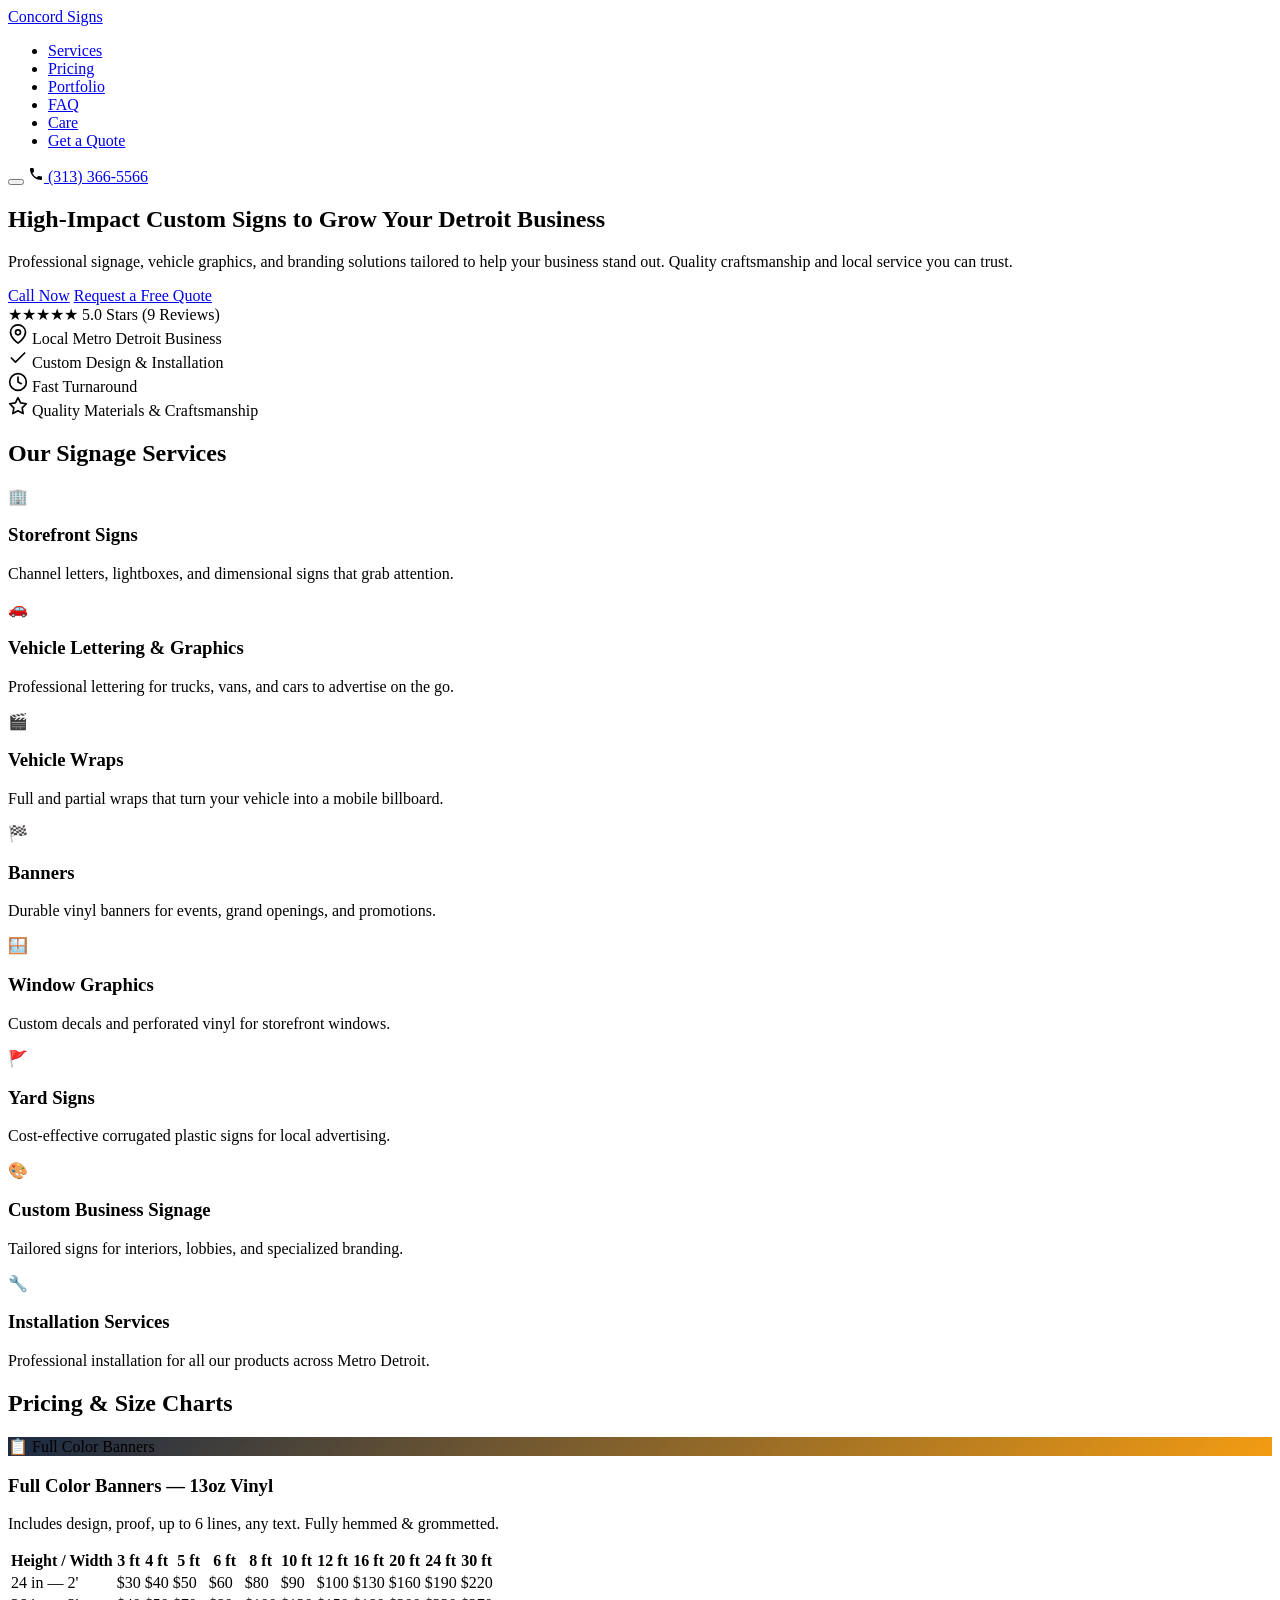
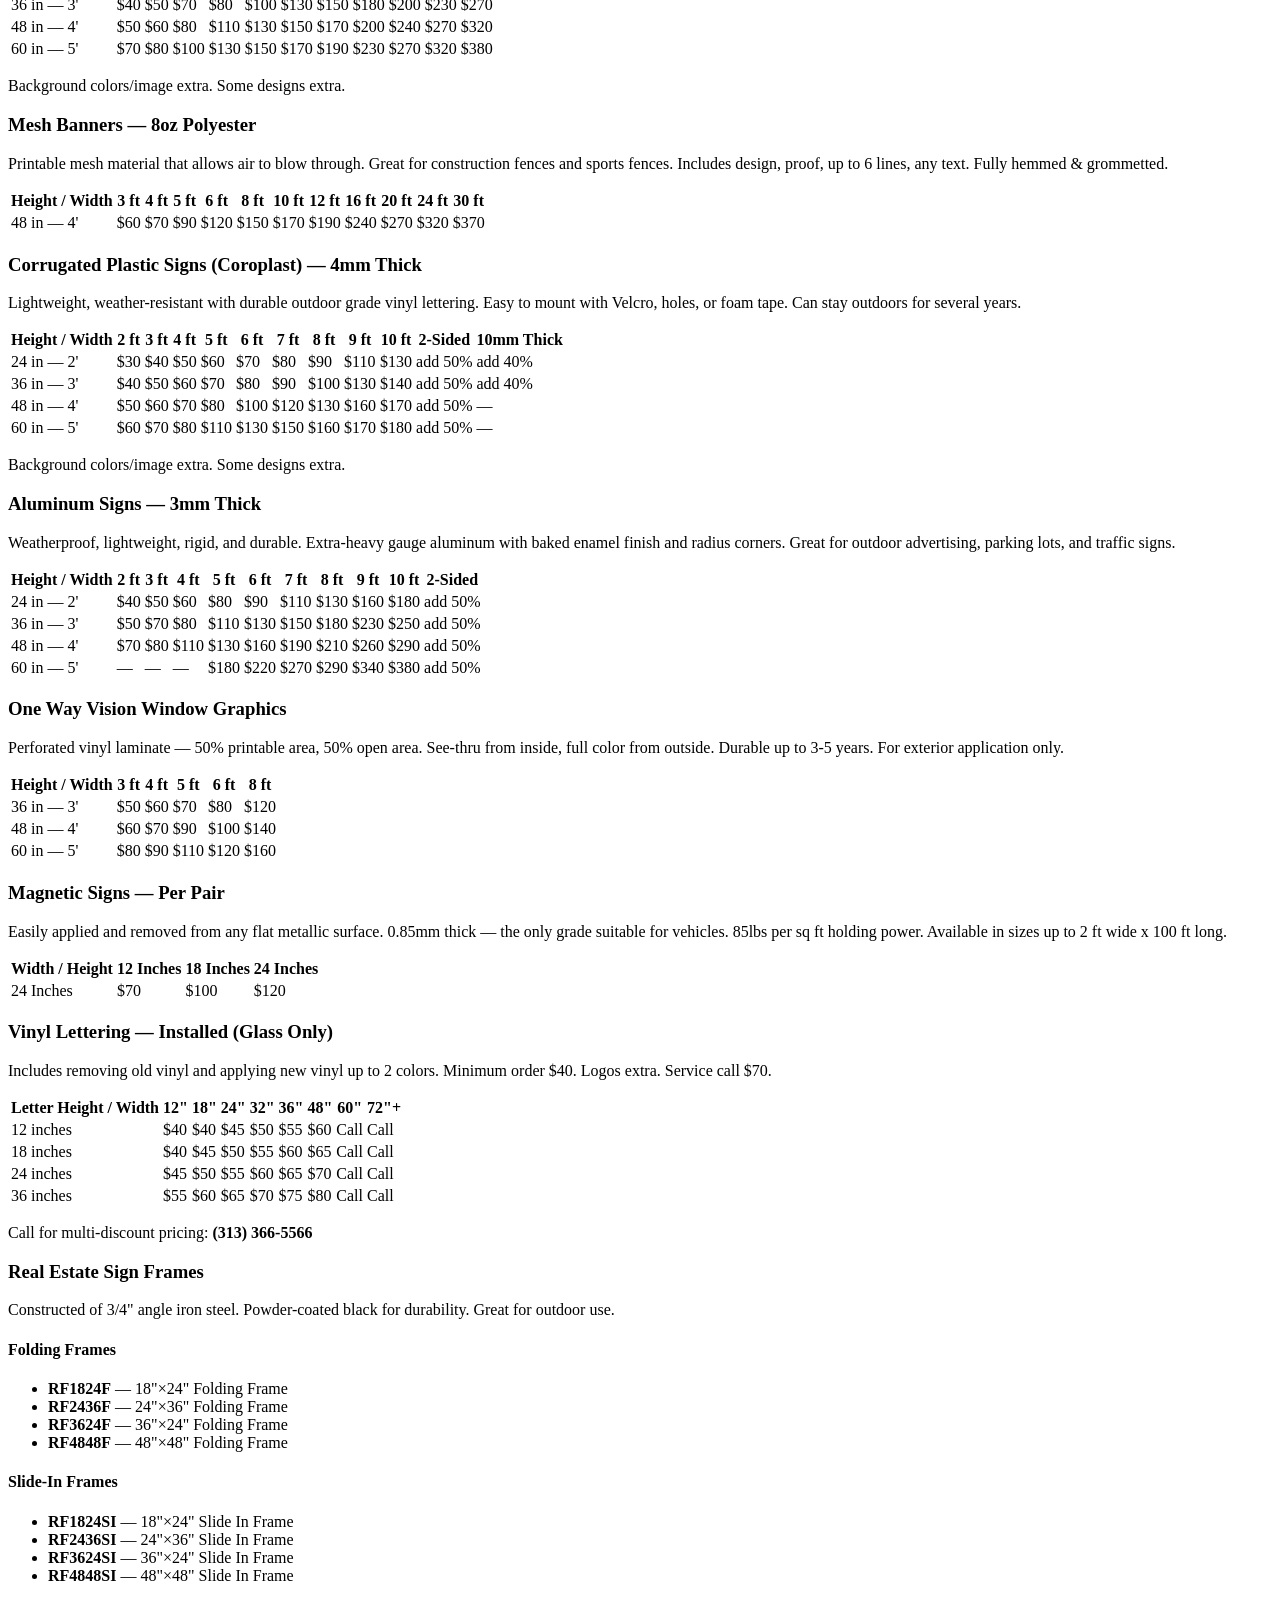
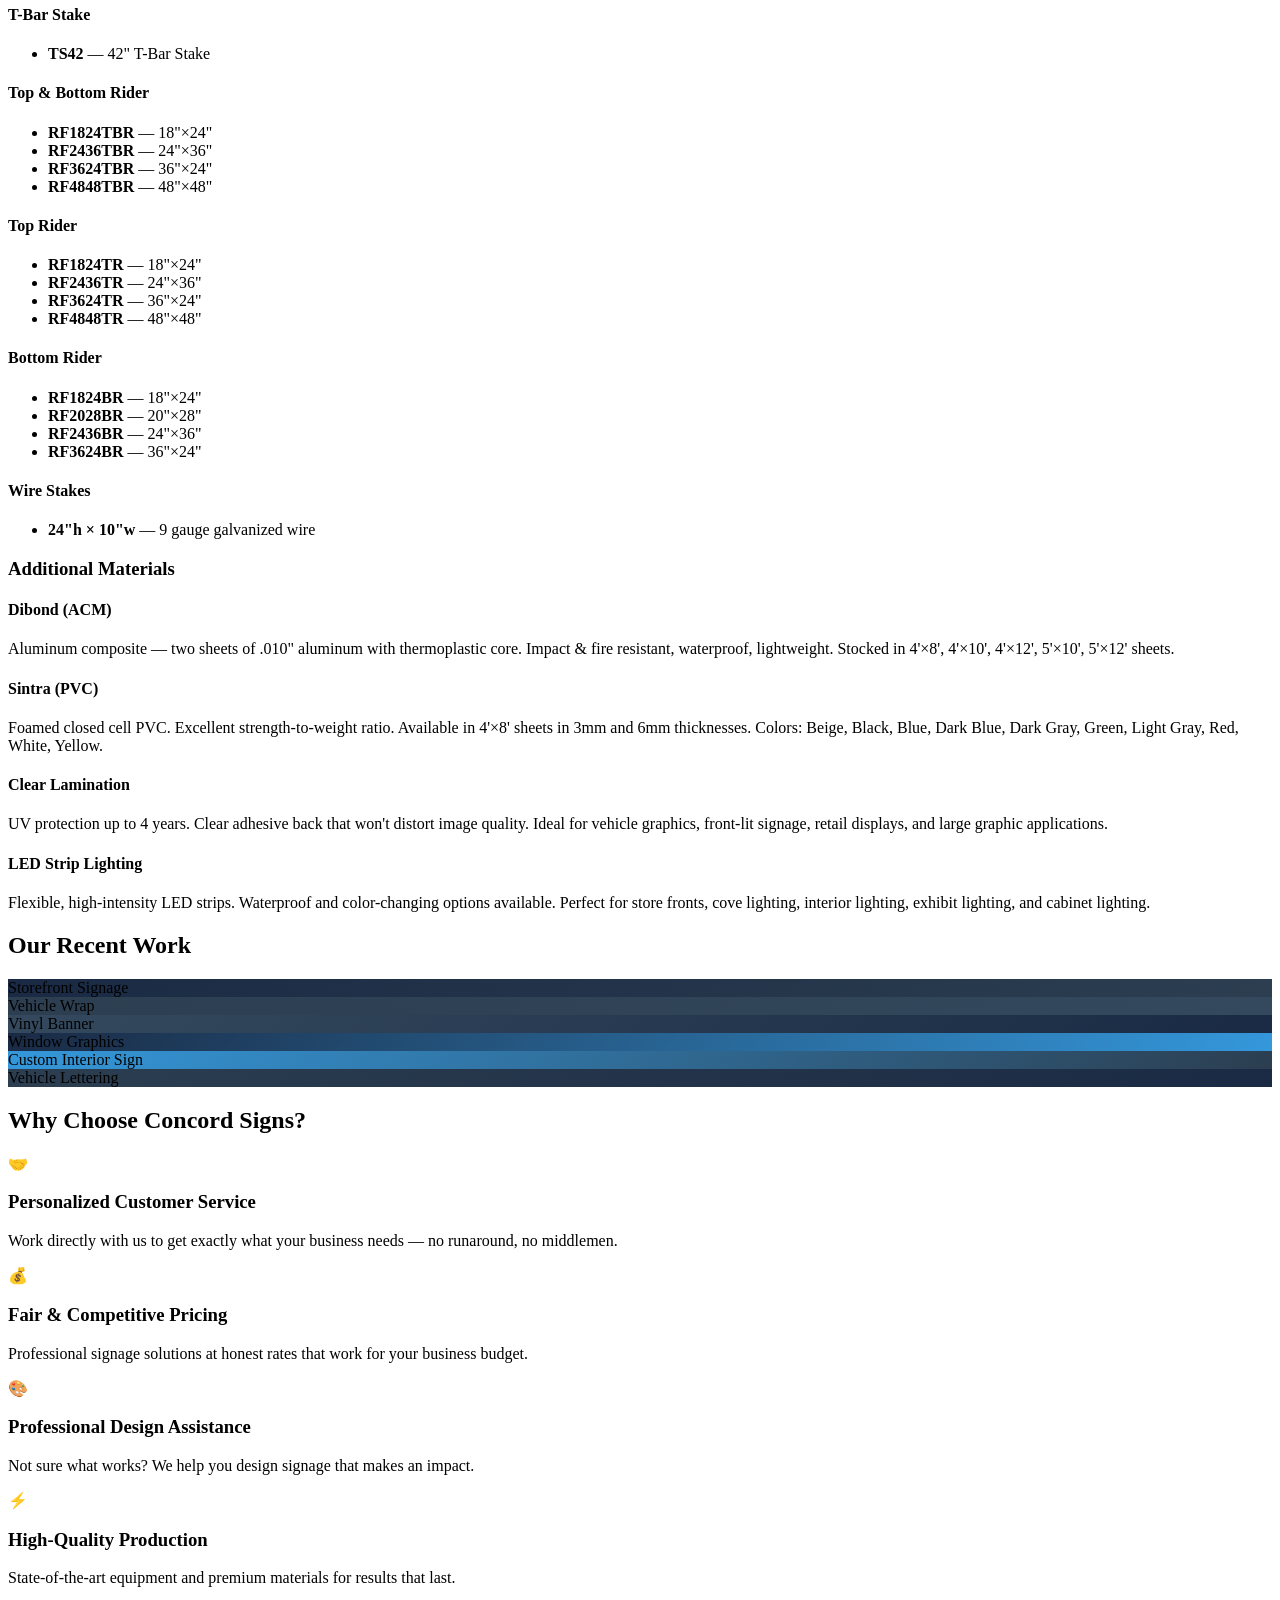
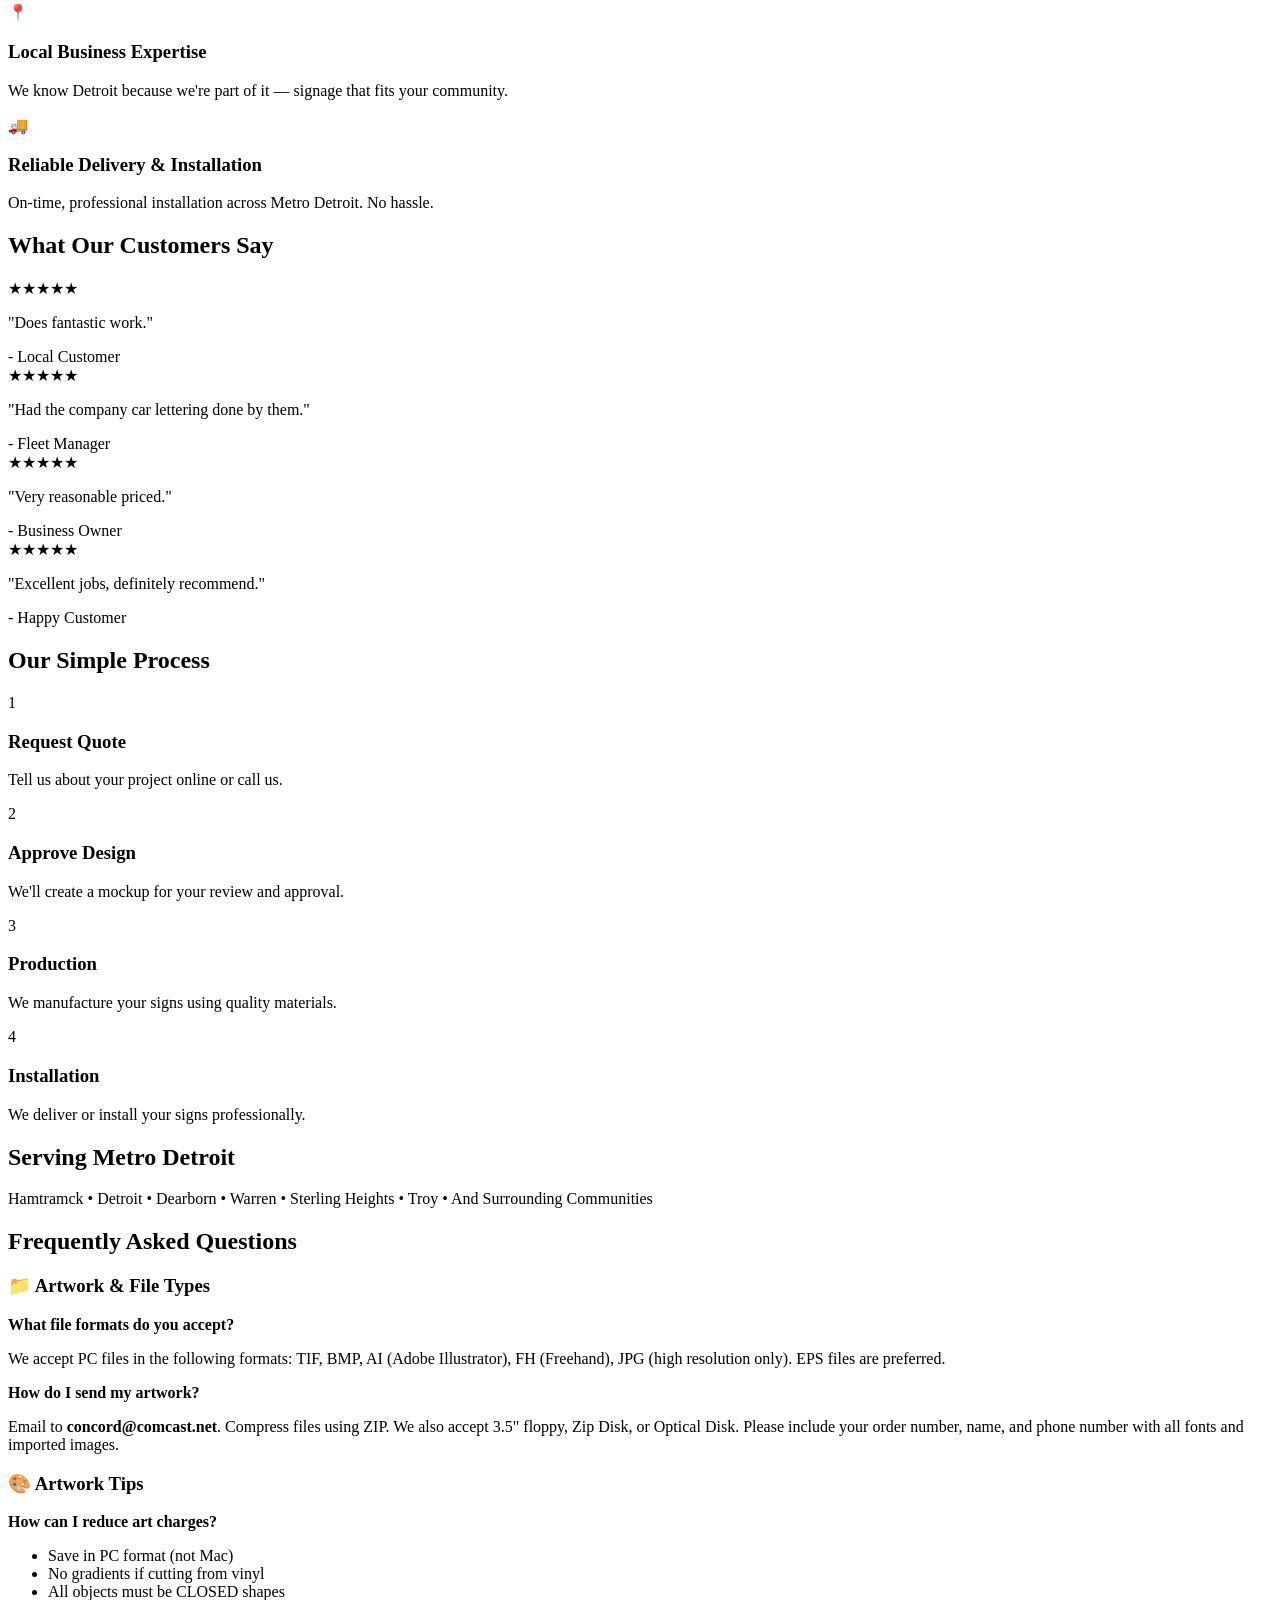
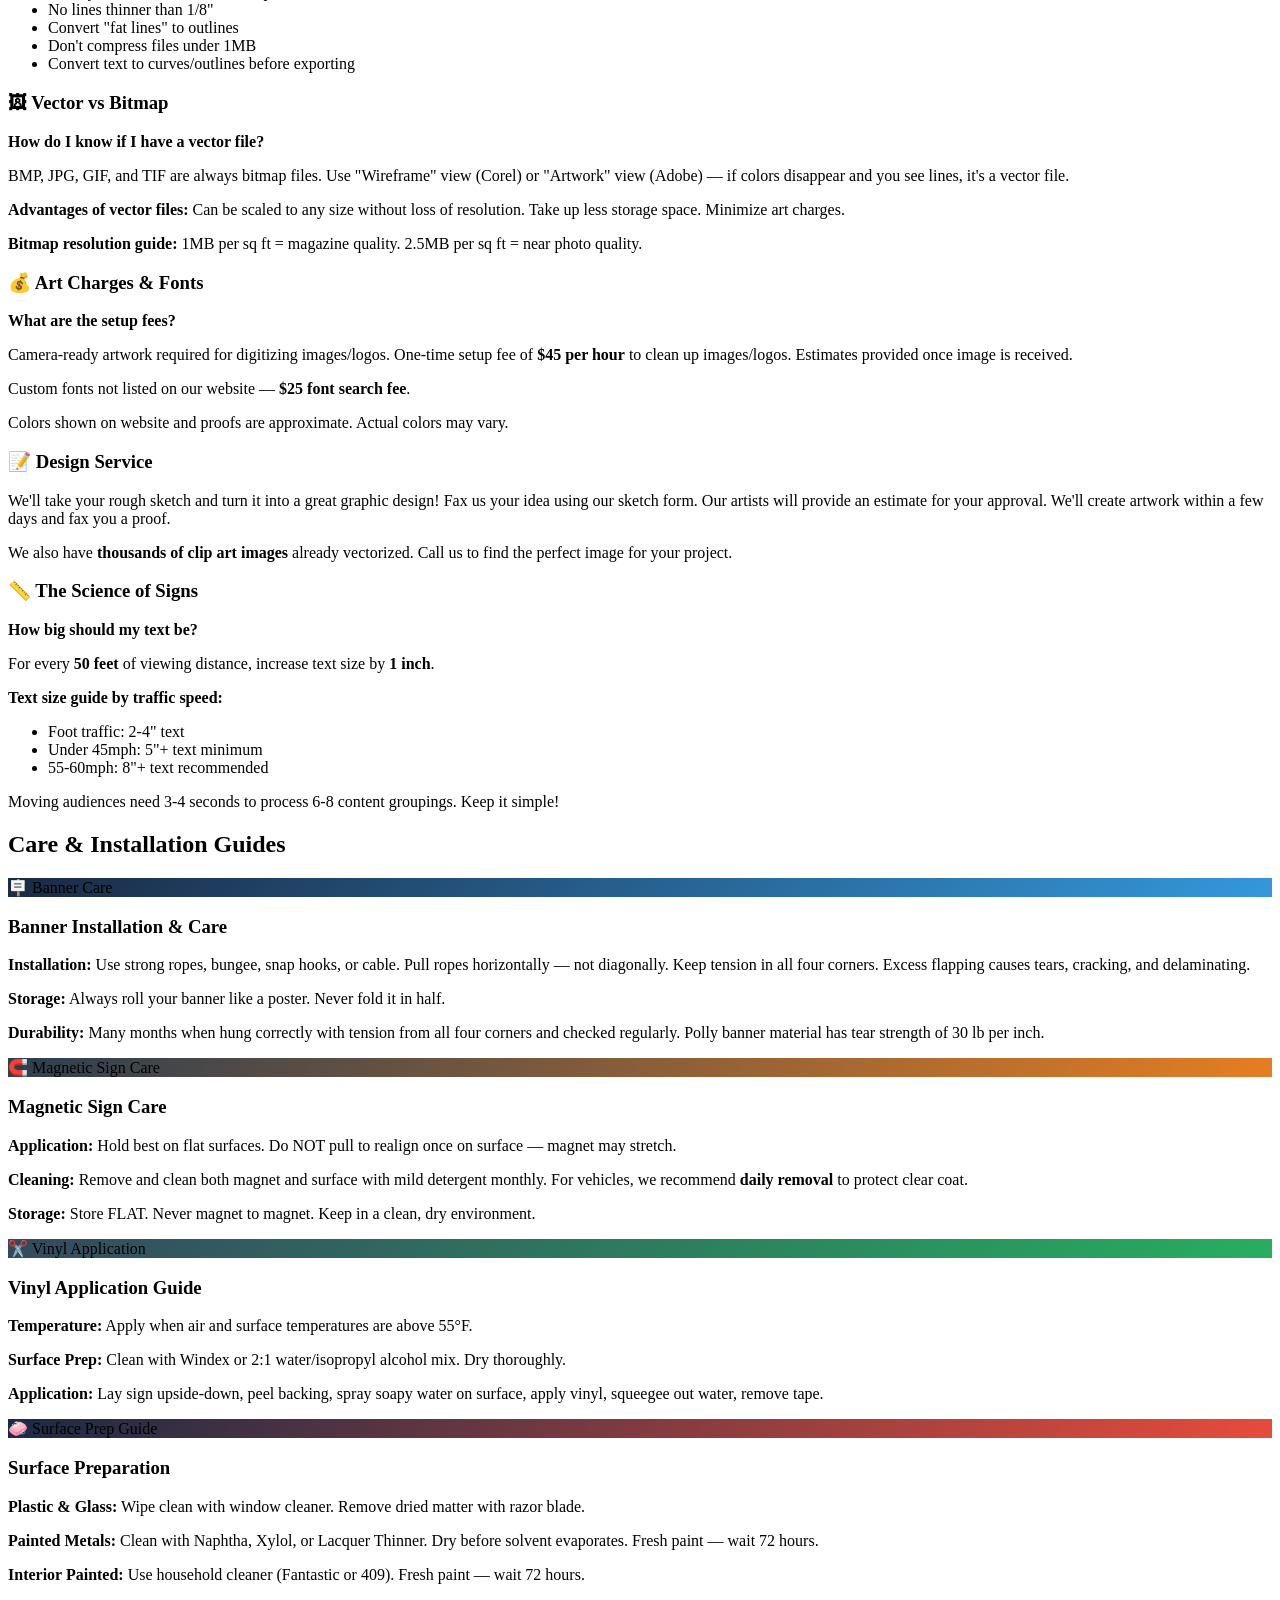
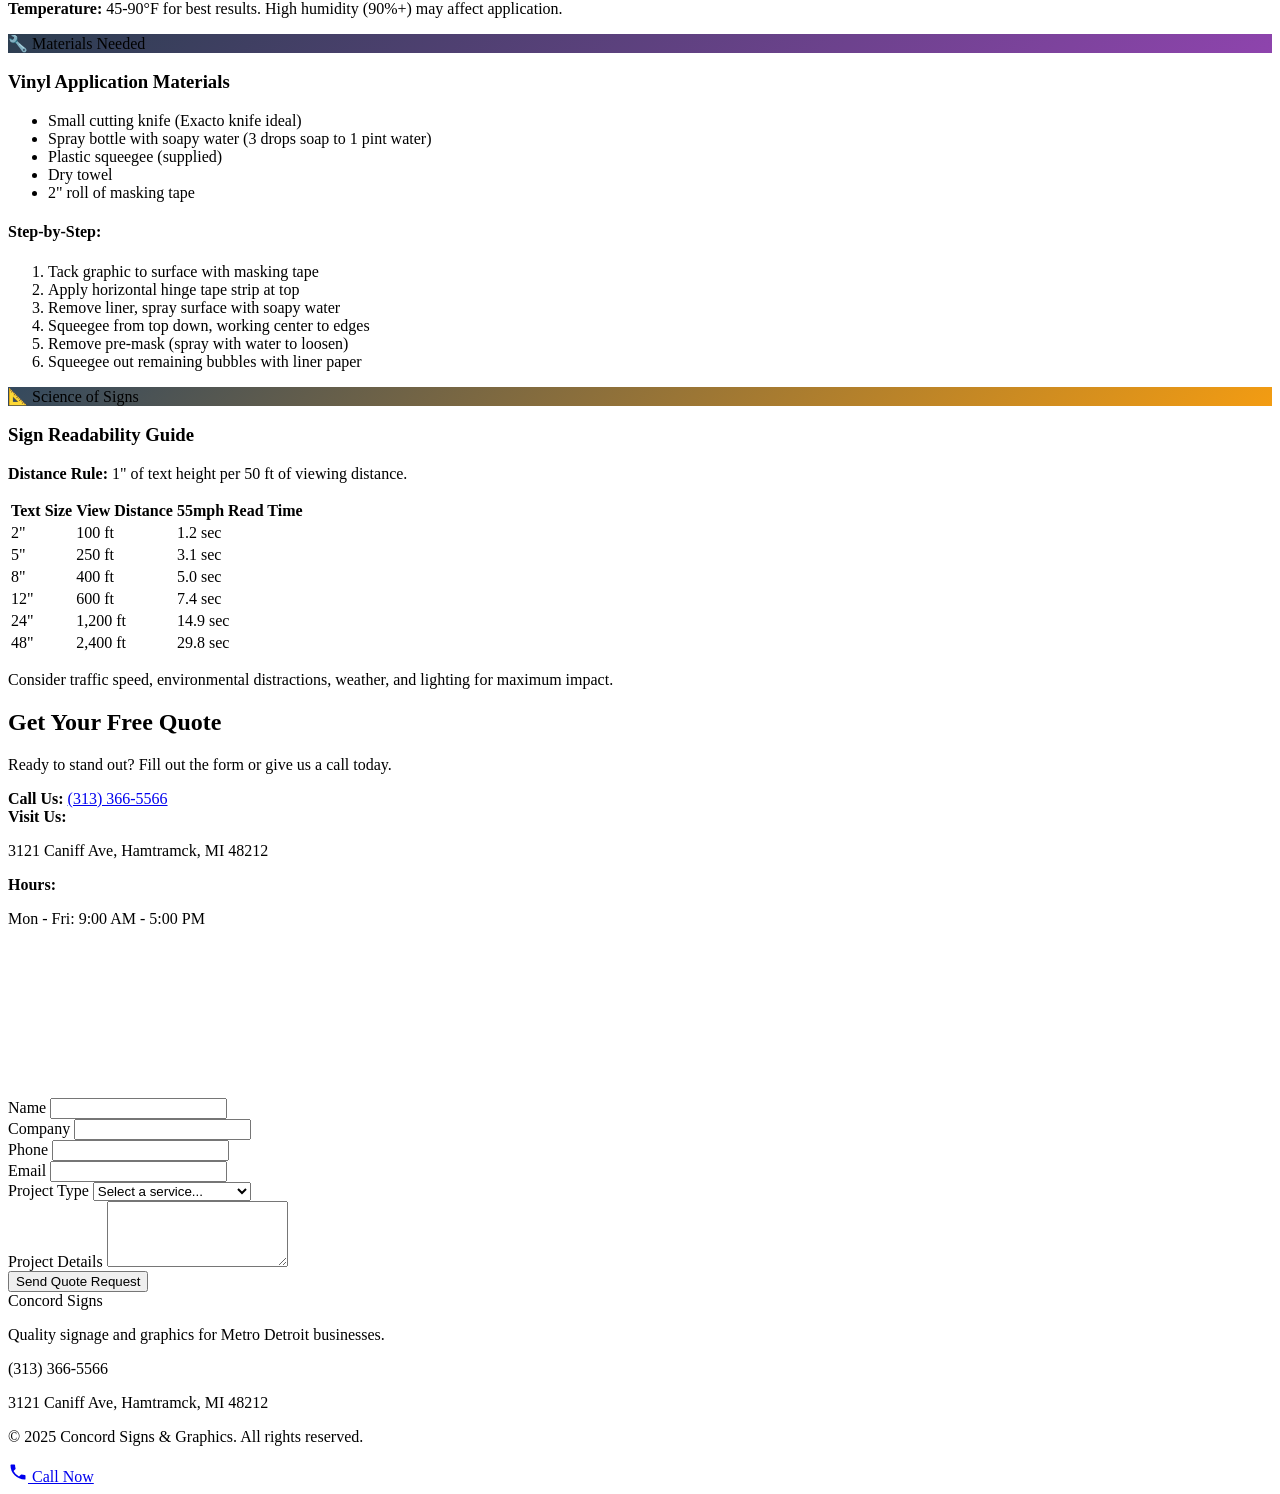
==== index.html @ 3392103f "Add files via upload" ====
<!DOCTYPE html>
<html lang="en">
<head>
    <meta charset="UTF-8">
    <meta name="viewport" content="width=device-width, initial-scale=1.0">
    <title>Concord Signs & Graphics | Custom Signs, Vehicle Graphics & Banners Detroit</title>
    <meta name="description" content="Concord Signs & Graphics offers high-quality custom signs, vehicle graphics, wraps, and banners in Hamtramck and Metro Detroit. Get a free quote today!">
    <meta name="keywords" content="custom signs Detroit, business signs near me, vehicle lettering Detroit, sign company Hamtramck, custom banners and graphics, commercial signage Michigan">
    
    <!-- Open Graph / Facebook -->
    <meta property="og:type" content="website">
    <meta property="og:url" content="https://concordsigns.com/">
    <meta property="og:title" content="Concord Signs & Graphics | Custom Signs & Vehicle Graphics Detroit">
    <meta property="og:description" content="High-quality custom signs, vehicle graphics, and branding solutions in Metro Detroit.">
    <meta property="og:image" content="https://concordsigns.com/images/og-image.jpg">

    <!-- Fonts -->
    <link rel="preconnect" href="https://fonts.googleapis.com">
    <link rel="preconnect" href="https://fonts.gstatic.com" crossorigin>
    <link href="https://fonts.googleapis.com/css2?family=Inter:wght@400;600;700;800&display=swap" rel="stylesheet">
    
    <!-- CSS -->
    <link rel="stylesheet" href="styles.css">

    <!-- Schema.org JSON-LD -->
    <script type="application/ld+json">
    [
      {
        "@context": "https://schema.org",
        "@type": "LocalBusiness",
        "name": "Concord Signs & Graphics",
        "address": {
          "@type": "PostalAddress",
          "streetAddress": "3121 Caniff Ave",
          "addressLocality": "Hamtramck",
          "addressRegion": "MI",
          "postalCode": "48212",
          "addressCountry": "US"
        },
        "geo": {
          "@type": "GeoCoordinates",
          "latitude": 42.3923,
          "longitude": -83.0565
        },
        "url": "https://concordsigns.com",
        "telephone": "+13133665566",
        "openingHoursSpecification": [
          {
            "@type": "OpeningHoursSpecification",
            "dayOfWeek": [
              "Monday",
              "Tuesday",
              "Wednesday",
              "Thursday",
              "Friday"
            ],
            "opens": "09:00",
            "closes": "17:00"
          }
        ],
        "image": "https://concordsigns.com/images/logo.png",
        "priceRange": "$"
      },
      {
        "@context": "https://schema.org",
        "@type": "Service",
        "name": "Custom Signage",
        "provider": {
          "@type": "LocalBusiness",
          "name": "Concord Signs & Graphics"
        },
        "areaServed": {
          "@type": "State",
          "name": "Michigan"
        },
        "hasOfferCatalog": {
          "@type": "OfferCatalog",
          "name": "Sign Services",
          "itemListElement": [
            {
              "@type": "Offer",
              "itemOffered": {
                "@type": "Service",
                "name": "Storefront Signs"
              }
            },
            {
              "@type": "Offer",
              "itemOffered": {
                "@type": "Service",
                "name": "Vehicle Graphics"
              }
            },
            {
              "@type": "Offer",
              "itemOffered": {
                "@type": "Service",
                "name": "Vehicle Wraps"
              }
            }
          ]
        }
      }
    ]
    </script>
</head>
<body>

    <!-- Header -->
    <header class="site-header">
        <div class="container">
            <div class="header-inner">
                <a href="/" class="logo">
                    <span class="logo-text">Concord <span class="accent">Signs</span></span>
                </a>
                <nav class="main-nav">
                    <ul>
                        <li><a href="#services">Services</a></li>
                        <li><a href="#pricing">Pricing</a></li>
                        <li><a href="#portfolio">Portfolio</a></li>
                        <li><a href="#faq">FAQ</a></li>
                        <li><a href="#care">Care</a></li>
                        <li><a href="#contact" class="btn btn-primary">Get a Quote</a></li>
                    </ul>
                </nav>
                <button class="hamburger" aria-label="Toggle menu">
                    <span></span>
                    <span></span>
                    <span></span>
                </button>
                <a href="tel:+13133665566" class="header-phone">
                    <svg xmlns="http://www.w3.org/2000/svg" width="16" height="16" viewBox="0 0 24 24" fill="var(--accent-color)"><path d="M6.62 10.79a15.05 15.05 0 006.59 6.59l2.2-2.2a1 1 0 011.01-.24 11.36 11.36 0 003.58.57 1 1 0 011 1V20a1 1 0 01-1 1A17 17 0 013 4a1 1 0 011-1h3.5a1 1 0 011 1 11.36 11.36 0 00.57 3.58 1 1 0 01-.25 1.01l-2.2 2.2z"/></svg>
                    (313) 366-5566
                </a>
            </div>
        </div>
    </header>

    <!-- Hero Section -->
    <section class="hero">
        <div class="container">
            <div class="hero-content">
                <h1>High-Impact Custom Signs to Grow Your Detroit Business</h1>
                <p>Professional signage, vehicle graphics, and branding solutions tailored to help your business stand out. Quality craftsmanship and local service you can trust.</p>
                <div class="hero-btns">
                    <a href="tel:+13133665566" class="btn btn-primary">Call Now</a>
                    <a href="#contact" class="btn btn-outline">Request a Free Quote</a>
                </div>
            </div>
        </div>
    </section>

    <!-- Trust & Reputation -->
    <section class="trust-bar">
        <div class="container">
            <div class="trust-items">
                <div class="trust-item">
                    <span class="stars">★★★★★</span>
                    <span class="trust-text">5.0 Stars (9 Reviews)</span>
                </div>
                <div class="trust-item">
                    <svg xmlns="http://www.w3.org/2000/svg" width="20" height="20" viewBox="0 0 24 24" fill="none" stroke="currentColor" stroke-width="2" stroke-linecap="round" stroke-linejoin="round"><path d="M21 10c0 7-9 13-9 13s-9-6-9-13a9 9 0 0 1 18 0z"></path><circle cx="12" cy="10" r="3"></circle></svg>
                    <span class="trust-text">Local Metro Detroit Business</span>
                </div>
                <div class="trust-item">
                    <svg xmlns="http://www.w3.org/2000/svg" width="20" height="20" viewBox="0 0 24 24" fill="none" stroke="currentColor" stroke-width="2" stroke-linecap="round" stroke-linejoin="round"><polyline points="20 6 9 17 4 12"></polyline></svg>
                    <span class="trust-text">Custom Design & Installation</span>
                </div>
                <div class="trust-item">
                    <svg xmlns="http://www.w3.org/2000/svg" width="20" height="20" viewBox="0 0 24 24" fill="none" stroke="currentColor" stroke-width="2" stroke-linecap="round" stroke-linejoin="round"><circle cx="12" cy="12" r="10"></circle><polyline points="12 6 12 12 16 14"></polyline></svg>
                    <span class="trust-text">Fast Turnaround</span>
                </div>
                <div class="trust-item">
                    <svg xmlns="http://www.w3.org/2000/svg" width="20" height="20" viewBox="0 0 24 24" fill="none" stroke="currentColor" stroke-width="2" stroke-linecap="round" stroke-linejoin="round"><polygon points="12 2 15.09 8.26 22 9.27 17 14.14 18.18 21.02 12 17.77 5.82 21.02 7 14.14 2 9.27 8.91 8.26 12 2"></polygon></svg>
                    <span class="trust-text">Quality Materials & Craftsmanship</span>
                </div>
            </div>
        </div>
    </section>

    <!-- Services -->
    <section id="services" class="services">
        <div class="container">
            <h2 class="section-title">Our Signage Services</h2>
            <div class="services-grid">
                <div class="service-card">
                    <div class="service-icon">🏢</div>
                    <h3>Storefront Signs</h3>
                    <p>Channel letters, lightboxes, and dimensional signs that grab attention.</p>
                </div>
                <div class="service-card">
                    <div class="service-icon">🚗</div>
                    <h3>Vehicle Lettering & Graphics</h3>
                    <p>Professional lettering for trucks, vans, and cars to advertise on the go.</p>
                </div>
                <div class="service-card">
                    <div class="service-icon">🎬</div>
                    <h3>Vehicle Wraps</h3>
                    <p>Full and partial wraps that turn your vehicle into a mobile billboard.</p>
                </div>
                <div class="service-card">
                    <div class="service-icon">🏁</div>
                    <h3>Banners</h3>
                    <p>Durable vinyl banners for events, grand openings, and promotions.</p>
                </div>
                <div class="service-card">
                    <div class="service-icon">🪟</div>
                    <h3>Window Graphics</h3>
                    <p>Custom decals and perforated vinyl for storefront windows.</p>
                </div>
                <div class="service-card">
                    <div class="service-icon">🚩</div>
                    <h3>Yard Signs</h3>
                    <p>Cost-effective corrugated plastic signs for local advertising.</p>
                </div>
                <div class="service-card">
                    <div class="service-icon">🎨</div>
                    <h3>Custom Business Signage</h3>
                    <p>Tailored signs for interiors, lobbies, and specialized branding.</p>
                </div>
                <div class="service-card">
                    <div class="service-icon">🔧</div>
                    <h3>Installation Services</h3>
                    <p>Professional installation for all our products across Metro Detroit.</p>
                </div>
            </div>
        </div>
    </section>

    <!-- Pricing & Size Charts -->
    <section id="pricing" class="pricing">
        <div class="container">
            <h2 class="section-title">Pricing & Size Charts</h2>
            
            <!-- Full Color Banners -->
            <div class="pricing-category pricing-with-img">
                <div class="pricing-img-wrap">
                    <div class="pricing-img" style="background: linear-gradient(135deg, #1a2a44, #f39c12);">
                        <span>📋 Full Color Banners</span>
                    </div>
                </div>
                <div class="pricing-content">
                    <h3>Full Color Banners — 13oz Vinyl</h3>
                    <p class="pricing-desc">Includes design, proof, up to 6 lines, any text. Fully hemmed & grommetted.</p>
                    <div class="table-wrap">
                    <table class="price-table">
                        <thead>
                            <tr><th>Height / Width</th><th>3 ft</th><th>4 ft</th><th>5 ft</th><th>6 ft</th><th>8 ft</th><th>10 ft</th><th>12 ft</th><th>16 ft</th><th>20 ft</th><th>24 ft</th><th>30 ft</th></tr>
                        </thead>
                        <tbody>
                            <tr><td>24 in — 2'</td><td>$30</td><td>$40</td><td>$50</td><td>$60</td><td>$80</td><td>$90</td><td>$100</td><td>$130</td><td>$160</td><td>$190</td><td>$220</td></tr>
                            <tr><td>36 in — 3'</td><td>$40</td><td>$50</td><td>$70</td><td>$80</td><td>$100</td><td>$130</td><td>$150</td><td>$180</td><td>$200</td><td>$230</td><td>$270</td></tr>
                            <tr><td>48 in — 4'</td><td>$50</td><td>$60</td><td>$80</td><td>$110</td><td>$130</td><td>$150</td><td>$170</td><td>$200</td><td>$240</td><td>$270</td><td>$320</td></tr>
                            <tr><td>60 in — 5'</td><td>$70</td><td>$80</td><td>$100</td><td>$130</td><td>$150</td><td>$170</td><td>$190</td><td>$230</td><td>$270</td><td>$320</td><td>$380</td></tr>
                        </tbody>
                    </table>
                </div>
                <p class="table-note">Background colors/image extra. Some designs extra.</p>
                    </div>
                </div>

            <!-- Mesh Banners -->
            <div class="pricing-category">
                <h3>Mesh Banners — 8oz Polyester</h3>
                <p class="pricing-desc">Printable mesh material that allows air to blow through. Great for construction fences and sports fences. Includes design, proof, up to 6 lines, any text. Fully hemmed & grommetted.</p>
                <div class="table-wrap">
                    <table class="price-table">
                        <thead>
                            <tr><th>Height / Width</th><th>3 ft</th><th>4 ft</th><th>5 ft</th><th>6 ft</th><th>8 ft</th><th>10 ft</th><th>12 ft</th><th>16 ft</th><th>20 ft</th><th>24 ft</th><th>30 ft</th></tr>
                        </thead>
                        <tbody>
                            <tr><td>48 in — 4'</td><td>$60</td><td>$70</td><td>$90</td><td>$120</td><td>$150</td><td>$170</td><td>$190</td><td>$240</td><td>$270</td><td>$320</td><td>$370</td></tr>
                        </tbody>
                    </table>
                </div>
            </div>

            <!-- Coroplast / Corrugated Signs -->
            <div class="pricing-category">
                <h3>Corrugated Plastic Signs (Coroplast) — 4mm Thick</h3>
                <p class="pricing-desc">Lightweight, weather-resistant with durable outdoor grade vinyl lettering. Easy to mount with Velcro, holes, or foam tape. Can stay outdoors for several years.</p>
                <div class="table-wrap">
                    <table class="price-table">
                        <thead>
                            <tr><th>Height / Width</th><th>2 ft</th><th>3 ft</th><th>4 ft</th><th>5 ft</th><th>6 ft</th><th>7 ft</th><th>8 ft</th><th>9 ft</th><th>10 ft</th><th>2-Sided</th><th>10mm Thick</th></tr>
                        </thead>
                        <tbody>
                            <tr><td>24 in — 2'</td><td>$30</td><td>$40</td><td>$50</td><td>$60</td><td>$70</td><td>$80</td><td>$90</td><td>$110</td><td>$130</td><td>add 50%</td><td>add 40%</td></tr>
                            <tr><td>36 in — 3'</td><td>$40</td><td>$50</td><td>$60</td><td>$70</td><td>$80</td><td>$90</td><td>$100</td><td>$130</td><td>$140</td><td>add 50%</td><td>add 40%</td></tr>
                            <tr><td>48 in — 4'</td><td>$50</td><td>$60</td><td>$70</td><td>$80</td><td>$100</td><td>$120</td><td>$130</td><td>$160</td><td>$170</td><td>add 50%</td><td>—</td></tr>
                            <tr><td>60 in — 5'</td><td>$60</td><td>$70</td><td>$80</td><td>$110</td><td>$130</td><td>$150</td><td>$160</td><td>$170</td><td>$180</td><td>add 50%</td><td>—</td></tr>
                        </tbody>
                    </table>
                </div>
                <p class="table-note">Background colors/image extra. Some designs extra.</p>
            </div>

            <!-- Aluminum Signs -->
            <div class="pricing-category">
                <h3>Aluminum Signs — 3mm Thick</h3>
                <p class="pricing-desc">Weatherproof, lightweight, rigid, and durable. Extra-heavy gauge aluminum with baked enamel finish and radius corners. Great for outdoor advertising, parking lots, and traffic signs.</p>
                <div class="table-wrap">
                    <table class="price-table">
                        <thead>
                            <tr><th>Height / Width</th><th>2 ft</th><th>3 ft</th><th>4 ft</th><th>5 ft</th><th>6 ft</th><th>7 ft</th><th>8 ft</th><th>9 ft</th><th>10 ft</th><th>2-Sided</th></tr>
                        </thead>
                        <tbody>
                            <tr><td>24 in — 2'</td><td>$40</td><td>$50</td><td>$60</td><td>$80</td><td>$90</td><td>$110</td><td>$130</td><td>$160</td><td>$180</td><td>add 50%</td></tr>
                            <tr><td>36 in — 3'</td><td>$50</td><td>$70</td><td>$80</td><td>$110</td><td>$130</td><td>$150</td><td>$180</td><td>$230</td><td>$250</td><td>add 50%</td></tr>
                            <tr><td>48 in — 4'</td><td>$70</td><td>$80</td><td>$110</td><td>$130</td><td>$160</td><td>$190</td><td>$210</td><td>$260</td><td>$290</td><td>add 50%</td></tr>
                            <tr><td>60 in — 5'</td><td>—</td><td>—</td><td>—</td><td>$180</td><td>$220</td><td>$270</td><td>$290</td><td>$340</td><td>$380</td><td>add 50%</td></tr>
                        </tbody>
                    </table>
                </div>
            </div>

            <!-- One Way Vision Window Graphics -->
            <div class="pricing-category">
                <h3>One Way Vision Window Graphics</h3>
                <p class="pricing-desc">Perforated vinyl laminate — 50% printable area, 50% open area. See-thru from inside, full color from outside. Durable up to 3-5 years. For exterior application only.</p>
                <div class="table-wrap">
                    <table class="price-table">
                        <thead>
                            <tr><th>Height / Width</th><th>3 ft</th><th>4 ft</th><th>5 ft</th><th>6 ft</th><th>8 ft</th></tr>
                        </thead>
                        <tbody>
                            <tr><td>36 in — 3'</td><td>$50</td><td>$60</td><td>$70</td><td>$80</td><td>$120</td></tr>
                            <tr><td>48 in — 4'</td><td>$60</td><td>$70</td><td>$90</td><td>$100</td><td>$140</td></tr>
                            <tr><td>60 in — 5'</td><td>$80</td><td>$90</td><td>$110</td><td>$120</td><td>$160</td></tr>
                        </tbody>
                    </table>
                </div>
            </div>

            <!-- Magnetic Signs -->
            <div class="pricing-category">
                <h3>Magnetic Signs — Per Pair</h3>
                <p class="pricing-desc">Easily applied and removed from any flat metallic surface. 0.85mm thick — the only grade suitable for vehicles. 85lbs per sq ft holding power. Available in sizes up to 2 ft wide x 100 ft long.</p>
                <div class="table-wrap">
                    <table class="price-table">
                        <thead>
                            <tr><th>Width / Height</th><th>12 Inches</th><th>18 Inches</th><th>24 Inches</th></tr>
                        </thead>
                        <tbody>
                            <tr><td>24 Inches</td><td>$70</td><td>$100</td><td>$120</td></tr>
                        </tbody>
                    </table>
                </div>
            </div>

            <!-- Vinyl Letters -->
            <div class="pricing-category">
                <h3>Vinyl Lettering — Installed (Glass Only)</h3>
                <p class="pricing-desc">Includes removing old vinyl and applying new vinyl up to 2 colors. Minimum order $40. Logos extra. Service call $70.</p>
                <div class="table-wrap">
                    <table class="price-table">
                        <thead>
                            <tr><th>Letter Height / Width</th><th>12"</th><th>18"</th><th>24"</th><th>32"</th><th>36"</th><th>48"</th><th>60"</th><th>72"+</th></tr>
                        </thead>
                        <tbody>
                            <tr><td>12 inches</td><td>$40</td><td>$40</td><td>$45</td><td>$50</td><td>$55</td><td>$60</td><td>Call</td><td>Call</td></tr>
                            <tr><td>18 inches</td><td>$40</td><td>$45</td><td>$50</td><td>$55</td><td>$60</td><td>$65</td><td>Call</td><td>Call</td></tr>
                            <tr><td>24 inches</td><td>$45</td><td>$50</td><td>$55</td><td>$60</td><td>$65</td><td>$70</td><td>Call</td><td>Call</td></tr>
                            <tr><td>36 inches</td><td>$55</td><td>$60</td><td>$65</td><td>$70</td><td>$75</td><td>$80</td><td>Call</td><td>Call</td></tr>
                        </tbody>
                    </table>
                </div>
                <p class="table-note">Call for multi-discount pricing: <strong>(313) 366-5566</strong></p>
            </div>

            <!-- Real Estate Frames -->
            <div class="pricing-category pricing-frames">
                <h3>Real Estate Sign Frames</h3>
                <p class="pricing-desc">Constructed of 3/4" angle iron steel. Powder-coated black for durability. Great for outdoor use.</p>
                <div class="frame-grid">
                    <div class="frame-type">
                        <h4>Folding Frames</h4>
                        <ul>
                            <li><strong>RF1824F</strong> — 18"×24" Folding Frame</li>
                            <li><strong>RF2436F</strong> — 24"×36" Folding Frame</li>
                            <li><strong>RF3624F</strong> — 36"×24" Folding Frame</li>
                            <li><strong>RF4848F</strong> — 48"×48" Folding Frame</li>
                        </ul>
                    </div>
                    <div class="frame-type">
                        <h4>Slide-In Frames</h4>
                        <ul>
                            <li><strong>RF1824SI</strong> — 18"×24" Slide In Frame</li>
                            <li><strong>RF2436SI</strong> — 24"×36" Slide In Frame</li>
                            <li><strong>RF3624SI</strong> — 36"×24" Slide In Frame</li>
                            <li><strong>RF4848SI</strong> — 48"×48" Slide In Frame</li>
                        </ul>
                    </div>
                    <div class="frame-type">
                        <h4>T-Bar Stake</h4>
                        <ul>
                            <li><strong>TS42</strong> — 42" T-Bar Stake</li>
                        </ul>
                    </div>
                    <div class="frame-type">
                        <h4>Top & Bottom Rider</h4>
                        <ul>
                            <li><strong>RF1824TBR</strong> — 18"×24"</li>
                            <li><strong>RF2436TBR</strong> — 24"×36"</li>
                            <li><strong>RF3624TBR</strong> — 36"×24"</li>
                            <li><strong>RF4848TBR</strong> — 48"×48"</li>
                        </ul>
                    </div>
                    <div class="frame-type">
                        <h4>Top Rider</h4>
                        <ul>
                            <li><strong>RF1824TR</strong> — 18"×24"</li>
                            <li><strong>RF2436TR</strong> — 24"×36"</li>
                            <li><strong>RF3624TR</strong> — 36"×24"</li>
                            <li><strong>RF4848TR</strong> — 48"×48"</li>
                        </ul>
                    </div>
                    <div class="frame-type">
                        <h4>Bottom Rider</h4>
                        <ul>
                            <li><strong>RF1824BR</strong> — 18"×24"</li>
                            <li><strong>RF2028BR</strong> — 20"×28"</li>
                            <li><strong>RF2436BR</strong> — 24"×36"</li>
                            <li><strong>RF3624BR</strong> — 36"×24"</li>
                        </ul>
                    </div>
                    <div class="frame-type">
                        <h4>Wire Stakes</h4>
                        <ul>
                            <li><strong>24"h × 10"w</strong> — 9 gauge galvanized wire</li>
                        </ul>
                    </div>
                </div>
            </div>

            <!-- Additional Materials -->
            <div class="pricing-category">
                <h3>Additional Materials</h3>
                <div class="materials-grid">
                    <div class="material-card">
                        <h4>Dibond (ACM)</h4>
                        <p>Aluminum composite — two sheets of .010" aluminum with thermoplastic core. Impact & fire resistant, waterproof, lightweight. Stocked in 4'×8', 4'×10', 4'×12', 5'×10', 5'×12' sheets.</p>
                    </div>
                    <div class="material-card">
                        <h4>Sintra (PVC)</h4>
                        <p>Foamed closed cell PVC. Excellent strength-to-weight ratio. Available in 4'×8' sheets in 3mm and 6mm thicknesses. Colors: Beige, Black, Blue, Dark Blue, Dark Gray, Green, Light Gray, Red, White, Yellow.</p>
                    </div>
                    <div class="material-card">
                        <h4>Clear Lamination</h4>
                        <p>UV protection up to 4 years. Clear adhesive back that won't distort image quality. Ideal for vehicle graphics, front-lit signage, retail displays, and large graphic applications.</p>
                    </div>
                    <div class="material-card">
                        <h4>LED Strip Lighting</h4>
                        <p>Flexible, high-intensity LED strips. Waterproof and color-changing options available. Perfect for store fronts, cove lighting, interior lighting, exhibit lighting, and cabinet lighting.</p>
                    </div>
                </div>
            </div>
        </div>
    </section>

    <!-- Portfolio Showcase -->
    <section id="portfolio" class="portfolio">
        <div class="container">
            <h2 class="section-title">Our Recent Work</h2>
            <div class="portfolio-grid">
                <div class="portfolio-item">
                    <div class="placeholder-img" style="background: linear-gradient(135deg, #1a2a44 0%, #2c3e50 100%);">
                        <span>Storefront Signage</span>
                    </div>
                </div>
                <div class="portfolio-item">
                    <div class="placeholder-img" style="background: linear-gradient(135deg, #2c3e50 0%, #34495e 100%);">
                        <span>Vehicle Wrap</span>
                    </div>
                </div>
                <div class="portfolio-item">
                    <div class="placeholder-img" style="background: linear-gradient(135deg, #34495e 0%, #1a2a44 100%);">
                        <span>Vinyl Banner</span>
                    </div>
                </div>
                <div class="portfolio-item">
                    <div class="placeholder-img" style="background: linear-gradient(135deg, #1a2a44 0%, #3498db 100%);">
                        <span>Window Graphics</span>
                    </div>
                </div>
                <div class="portfolio-item">
                    <div class="placeholder-img" style="background: linear-gradient(135deg, #3498db 0%, #2c3e50 100%);">
                        <span>Custom Interior Sign</span>
                    </div>
                </div>
                <div class="portfolio-item">
                    <div class="placeholder-img" style="background: linear-gradient(135deg, #2c3e50 0%, #1a2a44 100%);">
                        <span>Vehicle Lettering</span>
                    </div>
                </div>
            </div>
        </div>
    </section>

    <!-- Why Choose Us -->
    <section id="why-us" class="why-us">
        <div class="container">
            <h2 class="section-title">Why Choose Concord Signs?</h2>
            <div class="why-grid">
                <div class="why-item">
                    <div class="why-icon">🤝</div>
                    <h3>Personalized Customer Service</h3>
                    <p>Work directly with us to get exactly what your business needs — no runaround, no middlemen.</p>
                </div>
                <div class="why-item">
                    <div class="why-icon">💰</div>
                    <h3>Fair & Competitive Pricing</h3>
                    <p>Professional signage solutions at honest rates that work for your business budget.</p>
                </div>
                <div class="why-item">
                    <div class="why-icon">🎨</div>
                    <h3>Professional Design Assistance</h3>
                    <p>Not sure what works? We help you design signage that makes an impact.</p>
                </div>
                <div class="why-item">
                    <div class="why-icon">⚡</div>
                    <h3>High-Quality Production</h3>
                    <p>State-of-the-art equipment and premium materials for results that last.</p>
                </div>
                <div class="why-item">
                    <div class="why-icon">📍</div>
                    <h3>Local Business Expertise</h3>
                    <p>We know Detroit because we're part of it — signage that fits your community.</p>
                </div>
                <div class="why-item">
                    <div class="why-icon">🚚</div>
                    <h3>Reliable Delivery & Installation</h3>
                    <p>On-time, professional installation across Metro Detroit. No hassle.</p>
                </div>
            </div>
        </div>
    </section>

    <!-- Reviews -->
    <section class="reviews">
        <div class="container">
            <h2 class="section-title">What Our Customers Say</h2>
            <div class="reviews-grid">
                <div class="review-card">
                    <div class="stars">★★★★★</div>
                    <p>"Does fantastic work."</p>
                    <span class="reviewer">- Local Customer</span>
                </div>
                <div class="review-card">
                    <div class="stars">★★★★★</div>
                    <p>"Had the company car lettering done by them."</p>
                    <span class="reviewer">- Fleet Manager</span>
                </div>
                <div class="review-card">
                    <div class="stars">★★★★★</div>
                    <p>"Very reasonable priced."</p>
                    <span class="reviewer">- Business Owner</span>
                </div>
                <div class="review-card">
                    <div class="stars">★★★★★</div>
                    <p>"Excellent jobs, definitely recommend."</p>
                    <span class="reviewer">- Happy Customer</span>
                </div>
            </div>
        </div>
    </section>

    <!-- Process -->
    <section class="process">
        <div class="container">
            <h2 class="section-title">Our Simple Process</h2>
            <div class="process-steps">
                <div class="step">
                    <div class="step-number">1</div>
                    <h3>Request Quote</h3>
                    <p>Tell us about your project online or call us.</p>
                </div>
                <div class="step">
                    <div class="step-number">2</div>
                    <h3>Approve Design</h3>
                    <p>We'll create a mockup for your review and approval.</p>
                </div>
                <div class="step">
                    <div class="step-number">3</div>
                    <h3>Production</h3>
                    <p>We manufacture your signs using quality materials.</p>
                </div>
                <div class="step">
                    <div class="step-number">4</div>
                    <h3>Installation</h3>
                    <p>We deliver or install your signs professionally.</p>
                </div>
            </div>
        </div>
    </section>

    <!-- Service Area -->
    <section class="service-area">
        <div class="container">
            <h2 class="section-title">Serving Metro Detroit</h2>
            <p class="area-text">Hamtramck • Detroit • Dearborn • Warren • Sterling Heights • Troy • And Surrounding Communities</p>
        </div>
    </section>

    <!-- FAQ Section -->
    <section id="faq" class="faq">
        <div class="container">
            <h2 class="section-title">Frequently Asked Questions</h2>
            
            <div class="faq-grid">
                <div class="faq-card">
                    <h3>📁 Artwork & File Types</h3>
                    <p><strong>What file formats do you accept?</strong></p>
                    <p>We accept PC files in the following formats: TIF, BMP, AI (Adobe Illustrator), FH (Freehand), JPG (high resolution only). EPS files are preferred.</p>
                    <p><strong>How do I send my artwork?</strong></p>
                    <p>Email to <strong>concord@comcast.net</strong>. Compress files using ZIP. We also accept 3.5" floppy, Zip Disk, or Optical Disk. Please include your order number, name, and phone number with all fonts and imported images.</p>
                </div>

                <div class="faq-card">
                    <h3>🎨 Artwork Tips</h3>
                    <p><strong>How can I reduce art charges?</strong></p>
                    <ul>
                        <li>Save in PC format (not Mac)</li>
                        <li>No gradients if cutting from vinyl</li>
                        <li>All objects must be CLOSED shapes</li>
                        <li>No lines thinner than 1/8"</li>
                        <li>Convert "fat lines" to outlines</li>
                        <li>Don't compress files under 1MB</li>
                        <li>Convert text to curves/outlines before exporting</li>
                    </ul>
                </div>

                <div class="faq-card">
                    <h3>🖼 Vector vs Bitmap</h3>
                    <p><strong>How do I know if I have a vector file?</strong></p>
                    <p>BMP, JPG, GIF, and TIF are always bitmap files. Use "Wireframe" view (Corel) or "Artwork" view (Adobe) — if colors disappear and you see lines, it's a vector file.</p>
                    <p><strong>Advantages of vector files:</strong> Can be scaled to any size without loss of resolution. Take up less storage space. Minimize art charges.</p>
                    <p><strong>Bitmap resolution guide:</strong> 1MB per sq ft = magazine quality. 2.5MB per sq ft = near photo quality.</p>
                </div>

                <div class="faq-card">
                    <h3>💰 Art Charges & Fonts</h3>
                    <p><strong>What are the setup fees?</strong></p>
                    <p>Camera-ready artwork required for digitizing images/logos. One-time setup fee of <strong>$45 per hour</strong> to clean up images/logos. Estimates provided once image is received.</p>
                    <p>Custom fonts not listed on our website — <strong>$25 font search fee</strong>.</p>
                    <p>Colors shown on website and proofs are approximate. Actual colors may vary.</p>
                </div>

                <div class="faq-card">
                    <h3>📝 Design Service</h3>
                    <p>We'll take your rough sketch and turn it into a great graphic design! Fax us your idea using our sketch form. Our artists will provide an estimate for your approval. We'll create artwork within a few days and fax you a proof.</p>
                    <p>We also have <strong>thousands of clip art images</strong> already vectorized. Call us to find the perfect image for your project.</p>
                </div>

                <div class="faq-card">
                    <h3>📏 The Science of Signs</h3>
                    <p><strong>How big should my text be?</strong></p>
                    <p>For every <strong>50 feet</strong> of viewing distance, increase text size by <strong>1 inch</strong>.</p>
                    <p><strong>Text size guide by traffic speed:</strong></p>
                    <ul>
                        <li>Foot traffic: 2-4" text</li>
                        <li>Under 45mph: 5"+ text minimum</li>
                        <li>55-60mph: 8"+ text recommended</li>
                    </ul>
                    <p>Moving audiences need 3-4 seconds to process 6-8 content groupings. Keep it simple!</p>
                </div>
            </div>
        </div>
    </section>

    <!-- Care & Instructions Section -->
    <section id="care" class="care">
        <div class="container">
            <h2 class="section-title">Care & Installation Guides</h2>

            <div class="care-grid">
                <div class="care-card">
                    <div class="care-card-img" style="background: linear-gradient(135deg, #1a2a44, #3498db);">
                        <span>🪧 Banner Care</span>
                    </div>
                    <h3>Banner Installation & Care</h3>
                    <p><strong>Installation:</strong> Use strong ropes, bungee, snap hooks, or cable. Pull ropes horizontally — not diagonally. Keep tension in all four corners. Excess flapping causes tears, cracking, and delaminating.</p>
                    <p><strong>Storage:</strong> Always roll your banner like a poster. Never fold it in half.</p>
                    <p><strong>Durability:</strong> Many months when hung correctly with tension from all four corners and checked regularly. Polly banner material has tear strength of 30 lb per inch.</p>
                </div>

                <div class="care-card">
                    <div class="care-card-img" style="background: linear-gradient(135deg, #2c3e50, #e67e22);">
                        <span>🧲 Magnetic Sign Care</span>
                    </div>
                    <h3>Magnetic Sign Care</h3>
                    <p><strong>Application:</strong> Hold best on flat surfaces. Do NOT pull to realign once on surface — magnet may stretch.</p>
                    <p><strong>Cleaning:</strong> Remove and clean both magnet and surface with mild detergent monthly. For vehicles, we recommend <strong>daily removal</strong> to protect clear coat.</p>
                    <p><strong>Storage:</strong> Store FLAT. Never magnet to magnet. Keep in a clean, dry environment.</p>
                </div>

                <div class="care-card">
                    <div class="care-card-img" style="background: linear-gradient(135deg, #34495e, #27ae60);">
                        <span>✂️ Vinyl Application</span>
                    </div>
                    <h3>Vinyl Application Guide</h3>
                    <p><strong>Temperature:</strong> Apply when air and surface temperatures are above 55°F.</p>
                    <p><strong>Surface Prep:</strong> Clean with Windex or 2:1 water/isopropyl alcohol mix. Dry thoroughly.</p>
                    <p><strong>Application:</strong> Lay sign upside-down, peel backing, spray soapy water on surface, apply vinyl, squeegee out water, remove tape.</p>
                </div>

                <div class="care-card">
                    <div class="care-card-img" style="background: linear-gradient(135deg, #1a2a44, #e74c3c);">
                        <span>🧼 Surface Prep Guide</span>
                    </div>
                    <h3>Surface Preparation</h3>
                    <p><strong>Plastic & Glass:</strong> Wipe clean with window cleaner. Remove dried matter with razor blade.</p>
                    <p><strong>Painted Metals:</strong> Clean with Naphtha, Xylol, or Lacquer Thinner. Dry before solvent evaporates. Fresh paint — wait 72 hours.</p>
                    <p><strong>Interior Painted:</strong> Use household cleaner (Fantastic or 409). Fresh paint — wait 72 hours.</p>
                    <p><strong>Temperature:</strong> 45-90°F for best results. High humidity (90%+) may affect application.</p>
                </div>

                <div class="care-card">
                    <div class="care-card-img" style="background: linear-gradient(135deg, #2c3e50, #8e44ad);">
                        <span>🔧 Materials Needed</span>
                    </div>
                    <h3>Vinyl Application Materials</h3>
                    <ul>
                        <li>Small cutting knife (Exacto knife ideal)</li>
                        <li>Spray bottle with soapy water (3 drops soap to 1 pint water)</li>
                        <li>Plastic squeegee (supplied)</li>
                        <li>Dry towel</li>
                        <li>2" roll of masking tape</li>
                    </ul>
                    <h4>Step-by-Step:</h4>
                    <ol>
                        <li>Tack graphic to surface with masking tape</li>
                        <li>Apply horizontal hinge tape strip at top</li>
                        <li>Remove liner, spray surface with soapy water</li>
                        <li>Squeegee from top down, working center to edges</li>
                        <li>Remove pre-mask (spray with water to loosen)</li>
                        <li>Squeegee out remaining bubbles with liner paper</li>
                    </ol>
                </div>

                <div class="care-card">
                    <div class="care-card-img" style="background: linear-gradient(135deg, #34495e, #f39c12);">
                        <span>📐 Science of Signs</span>
                    </div>
                    <h3>Sign Readability Guide</h3>
                    <p><strong>Distance Rule:</strong> 1" of text height per 50 ft of viewing distance.</p>
                    <table class="mini-table">
                        <tr><th>Text Size</th><th>View Distance</th><th>55mph Read Time</th></tr>
                        <tr><td>2"</td><td>100 ft</td><td>1.2 sec</td></tr>
                        <tr><td>5"</td><td>250 ft</td><td>3.1 sec</td></tr>
                        <tr><td>8"</td><td>400 ft</td><td>5.0 sec</td></tr>
                        <tr><td>12"</td><td>600 ft</td><td>7.4 sec</td></tr>
                        <tr><td>24"</td><td>1,200 ft</td><td>14.9 sec</td></tr>
                        <tr><td>48"</td><td>2,400 ft</td><td>29.8 sec</td></tr>
                    </table>
                    <p>Consider traffic speed, environmental distractions, weather, and lighting for maximum impact.</p>
                </div>
            </div>
        </div>
    </section>

    <!-- Contact Section -->
    <section id="contact" class="contact">
        <div class="container">
            <div class="contact-grid">
                <div class="contact-info">
                    <h2>Get Your Free Quote</h2>
                    <p>Ready to stand out? Fill out the form or give us a call today.</p>
                    <div class="info-item">
                        <strong>Call Us:</strong>
                        <a href="tel:+13133665566">(313) 366-5566</a>
                    </div>
                    <div class="info-item">
                        <strong>Visit Us:</strong>
                        <p>3121 Caniff Ave, Hamtramck, MI 48212</p>
                    </div>
                    <div class="info-item">
                        <strong>Hours:</strong>
                        <p>Mon - Fri: 9:00 AM - 5:00 PM</p>
                    </div>
                    <div class="map-placeholder">
                        <iframe src="https://www.google.com/maps/embed?pb=!1m18!1m12!1m3!1d2942.314840448385!2d-83.05868868454398!3d42.39471547918578!2m3!1f0!2f0!3f0!3m2!1i1024!2i768!4f13.1!3m3!1m2!1s0x8824d2f8f0f8f8f9%3A0x8f8f8f8f8f8f8f8f!2s3121%20Caniff%20Ave%2C%20Hamtramck%2C%20MI%2048212!5e0!3m2!1sen!2sus!4v1" width="100%" height="100%" style="border:0; border-radius: 10px;" allowfullscreen="" loading="lazy" referrerpolicy="no-referrer-when-downgrade"></iframe>
                    </div>
                </div>
                <div class="contact-form-container">
                    <form id="quote-form" class="quote-form">
                        <div class="form-group">
                            <label for="name">Name</label>
                            <input type="text" id="name" name="name" required>
                        </div>
                        <div class="form-group">
                            <label for="company">Company</label>
                            <input type="text" id="company" name="company">
                        </div>
                        <div class="form-group-row">
                            <div class="form-group">
                                <label for="phone">Phone</label>
                                <input type="tel" id="phone" name="phone" required>
                            </div>
                            <div class="form-group">
                                <label for="email">Email</label>
                                <input type="email" id="email" name="email" required>
                            </div>
                        </div>
                        <div class="form-group">
                            <label for="project-type">Project Type</label>
                            <select id="project-type" name="project-type" required>
                                <option value="">Select a service...</option>
                                <option value="storefront">Storefront Sign</option>
                                <option value="vehicle">Vehicle Graphics/Wrap</option>
                                <option value="banners">Banners</option>
                                <option value="windows">Window Graphics</option>
                                <option value="other">Other Custom Signage</option>
                            </select>
                        </div>
                        <div class="form-group">
                            <label for="message">Project Details</label>
                            <textarea id="message" name="message" rows="4" required></textarea>
                        </div>
                        <button type="submit" class="btn btn-primary btn-block">Send Quote Request</button>
                        <div id="form-status"></div>
                    </form>
                </div>
            </div>
        </div>
    </section>

    <!-- Footer -->
    <footer class="site-footer">
        <div class="container">
            <div class="footer-inner">
                <div class="footer-brand">
                    <span class="logo-text">Concord <span class="accent">Signs</span></span>
                    <p>Quality signage and graphics for Metro Detroit businesses.</p>
                </div>
                <div class="footer-contact">
                    <p>(313) 366-5566</p>
                    <p>3121 Caniff Ave, Hamtramck, MI 48212</p>
                </div>
            </div>
            <div class="footer-bottom">
                <p>&copy; 2025 Concord Signs & Graphics. All rights reserved.</p>
            </div>
        </div>
    </footer>

    <!-- Sticky Mobile Call Button -->
    <a href="tel:+13133665566" class="sticky-call-btn">
        <svg xmlns="http://www.w3.org/2000/svg" width="20" height="20" viewBox="0 0 24 24" fill="currentColor"><path d="M6.62 10.79a15.05 15.05 0 006.59 6.59l2.2-2.2a1 1 0 011.01-.24 11.36 11.36 0 003.58.57 1 1 0 011 1V20a1 1 0 01-1 1A17 17 0 013 4a1 1 0 011-1h3.5a1 1 0 011 1 11.36 11.36 0 00.57 3.58 1 1 0 01-.25 1.01l-2.2 2.2z"/></svg>
        Call Now
    </a>

    <script src="app.js"></script>
</body>
</html>
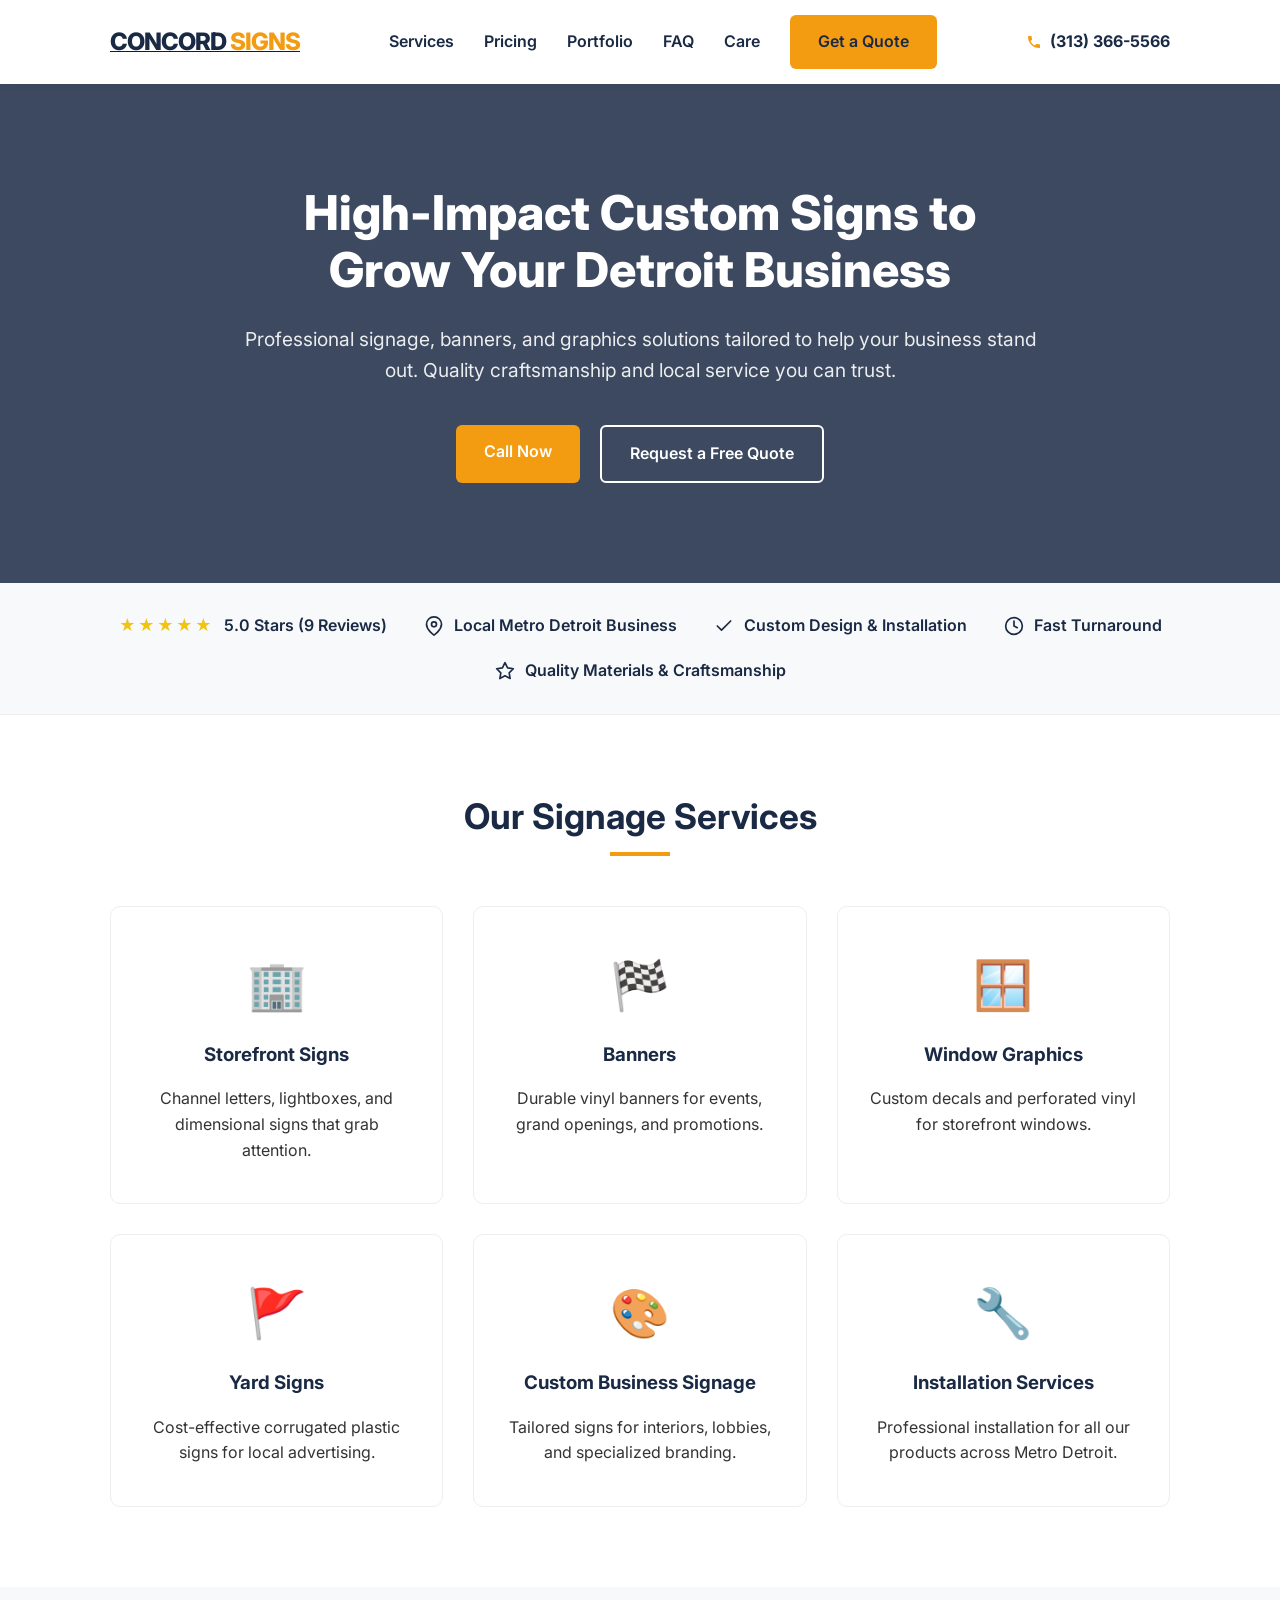
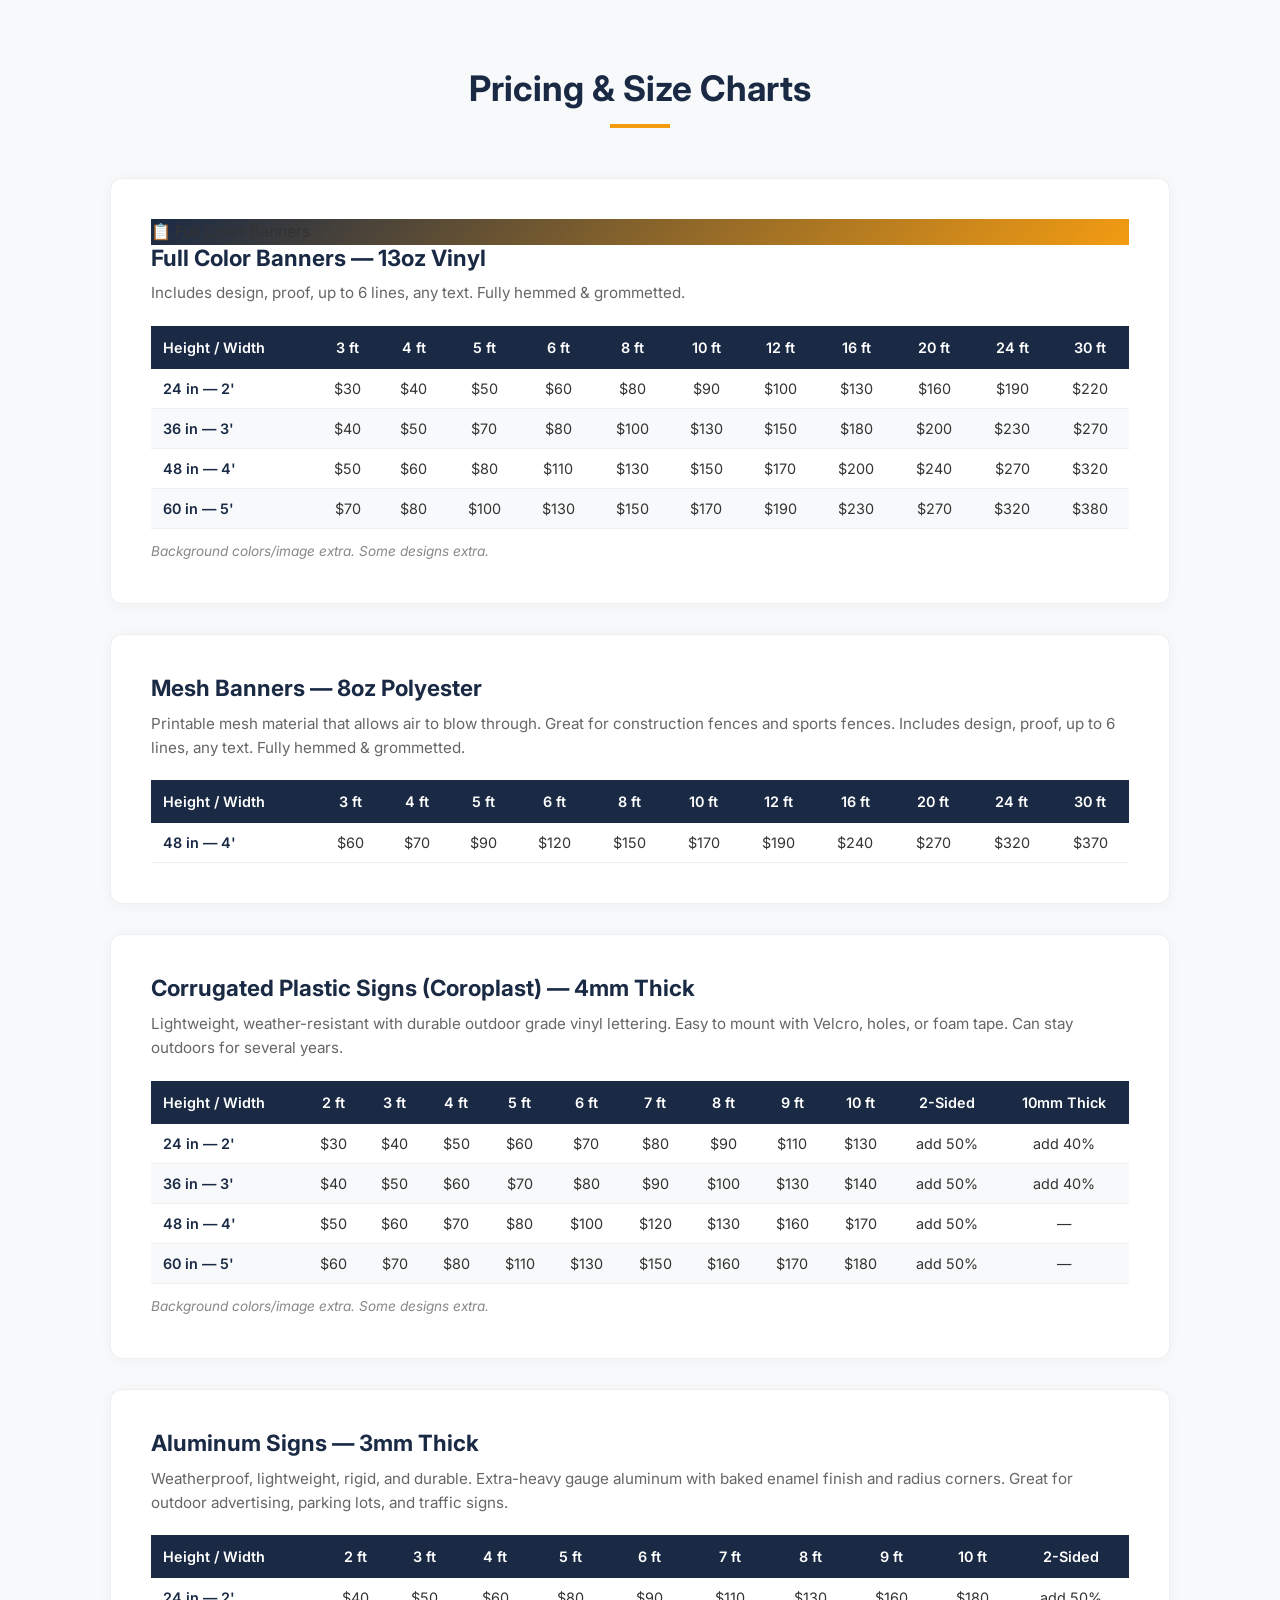
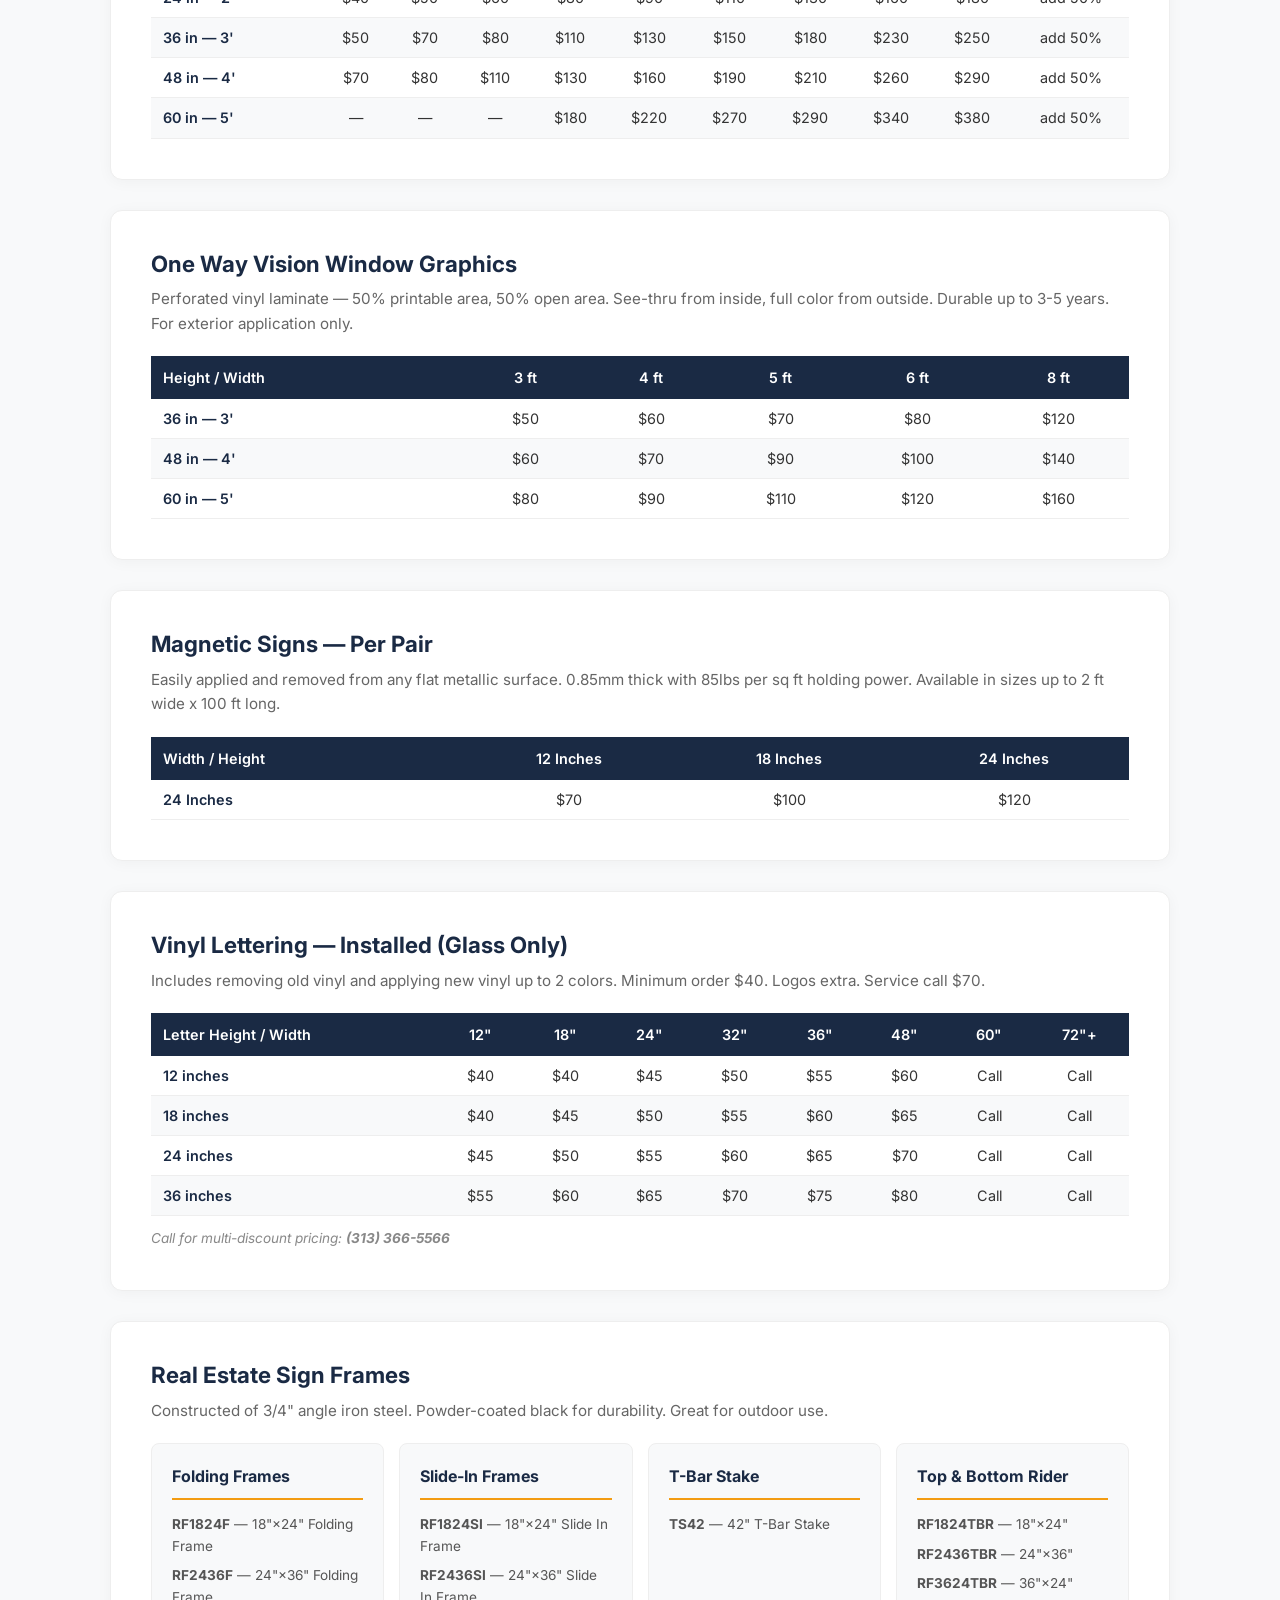
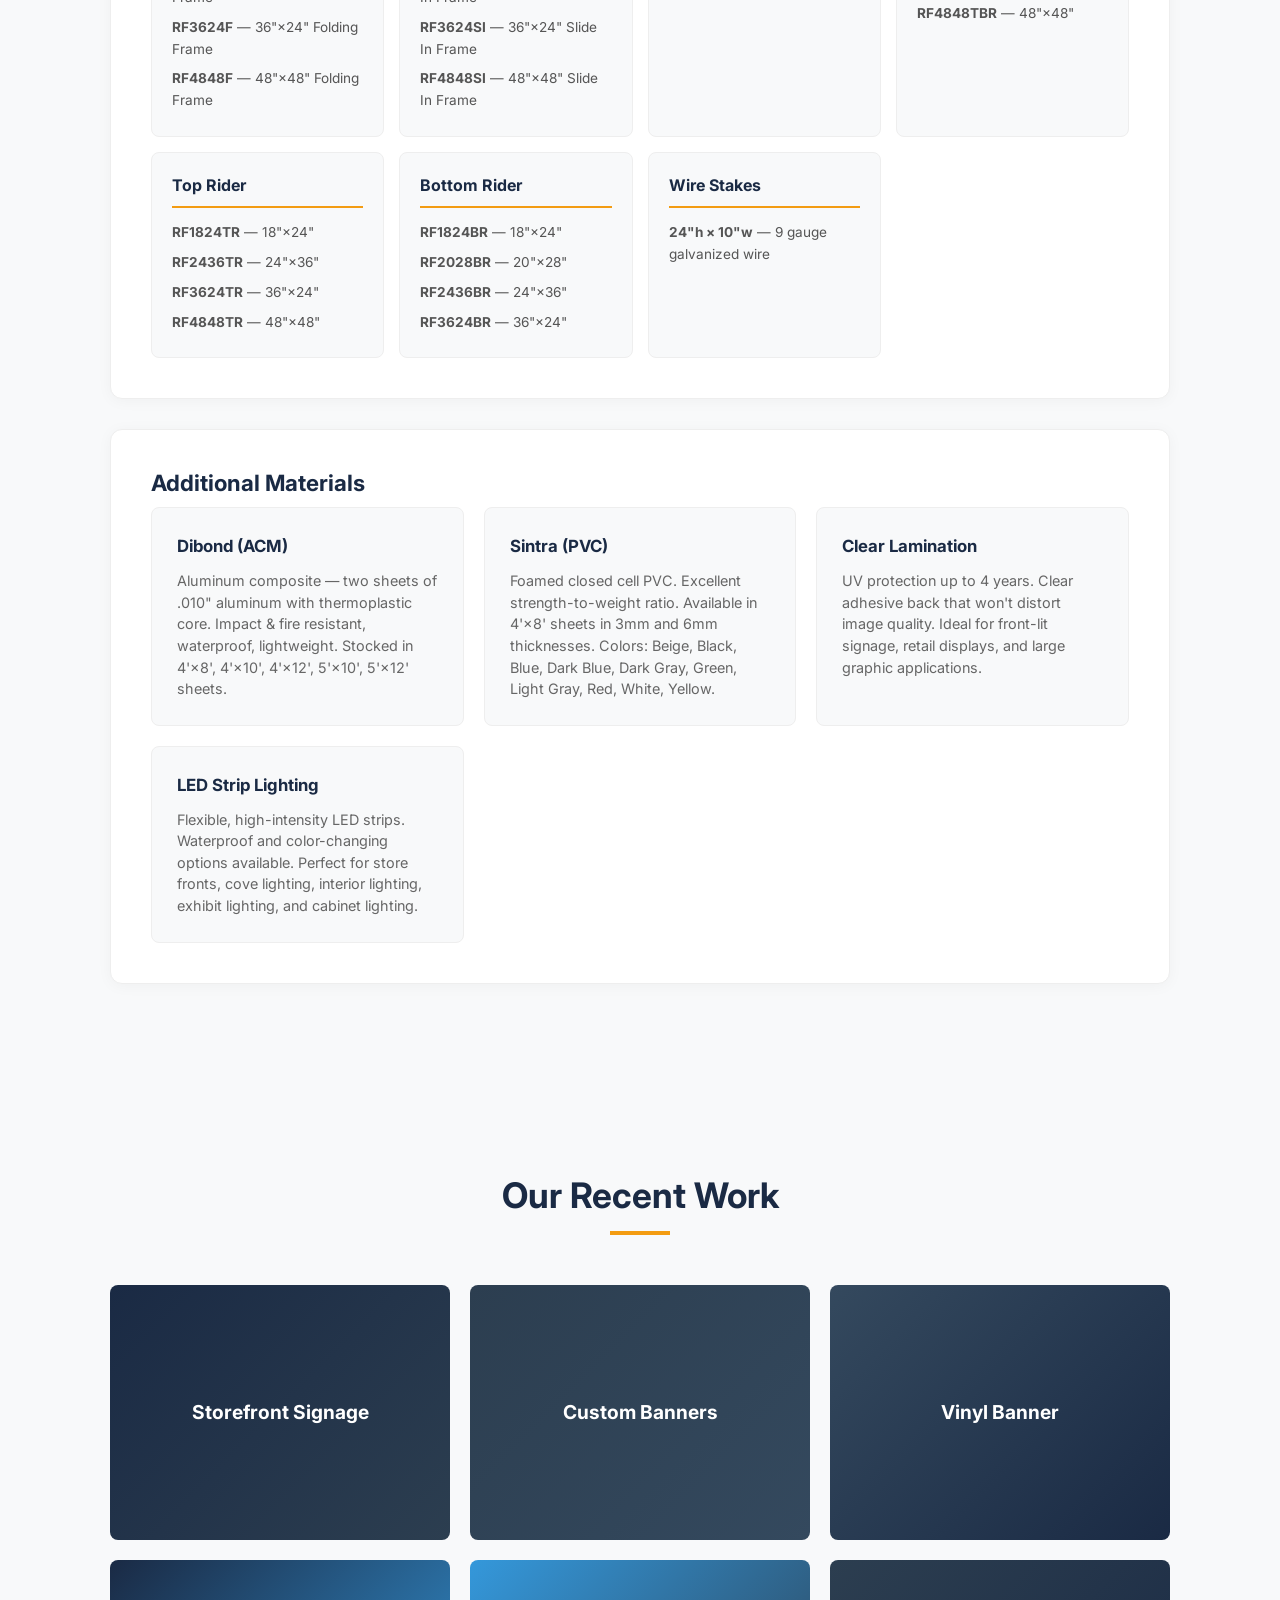
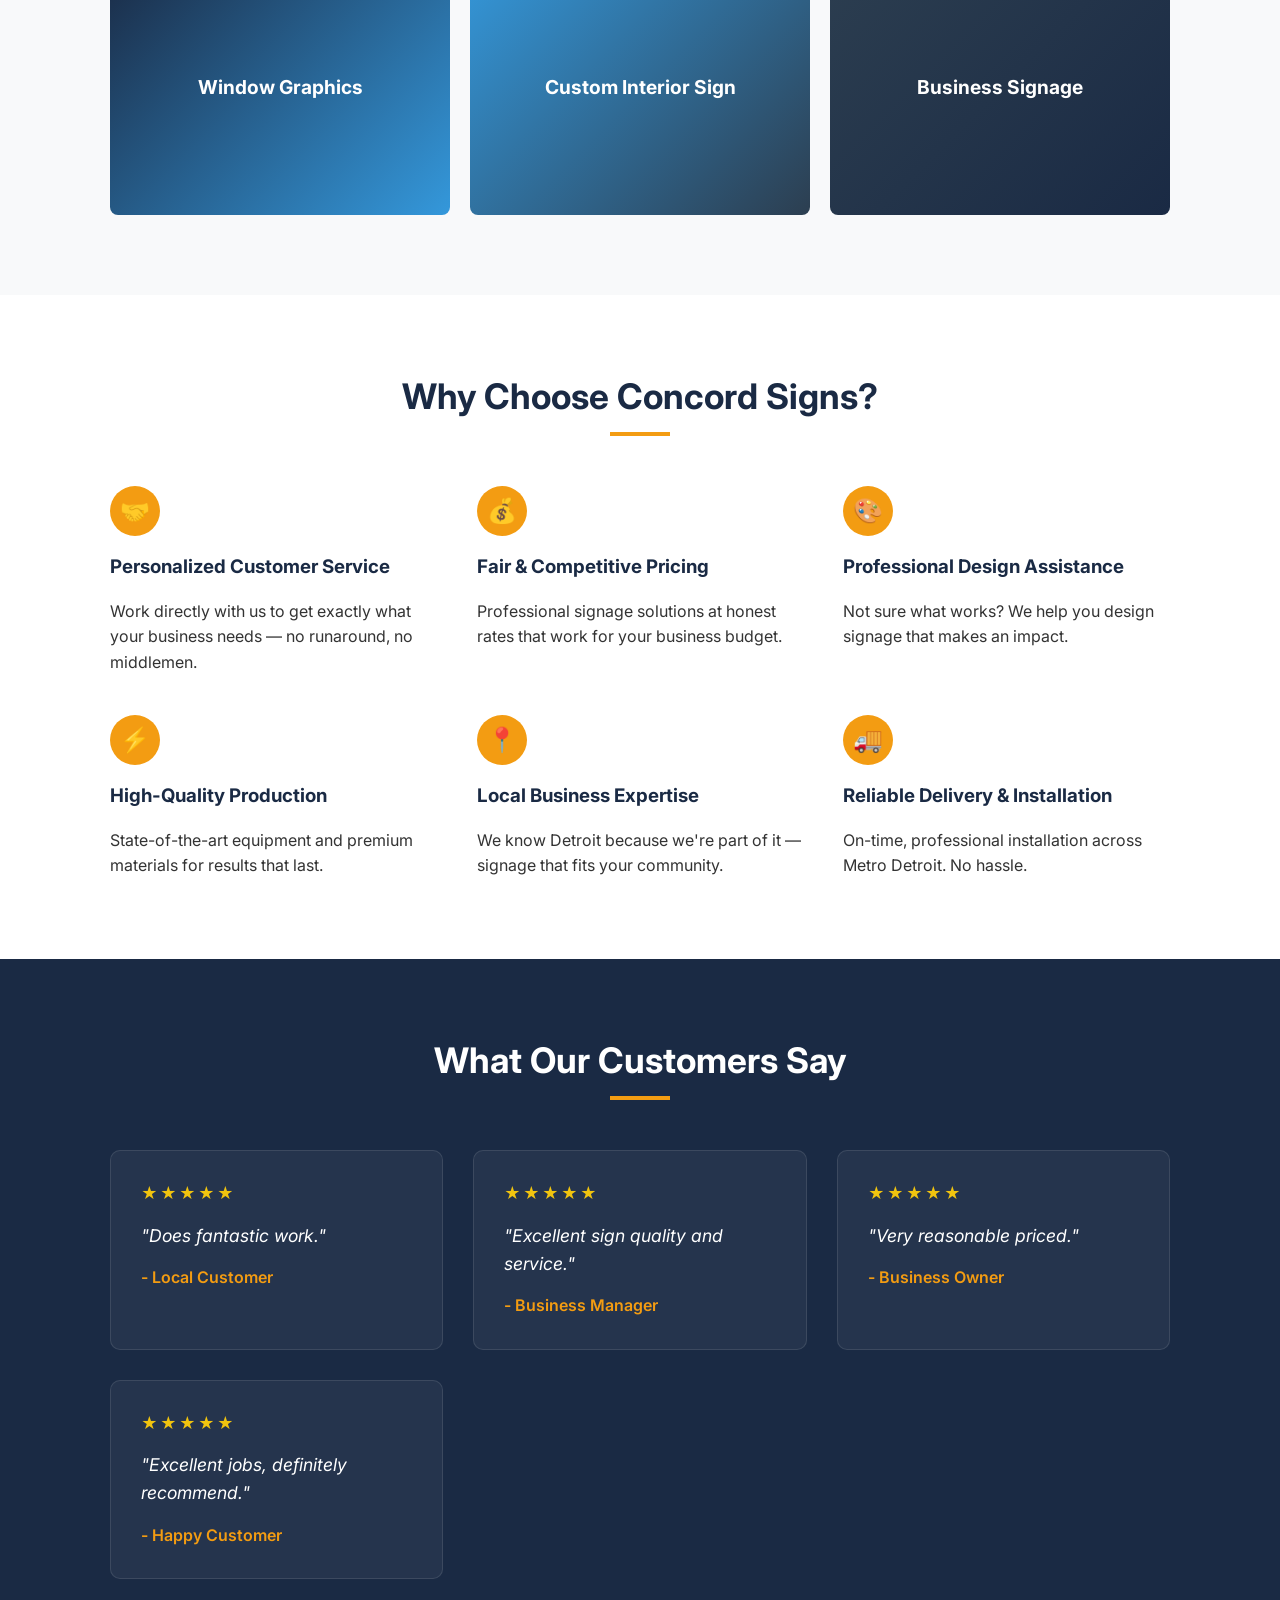
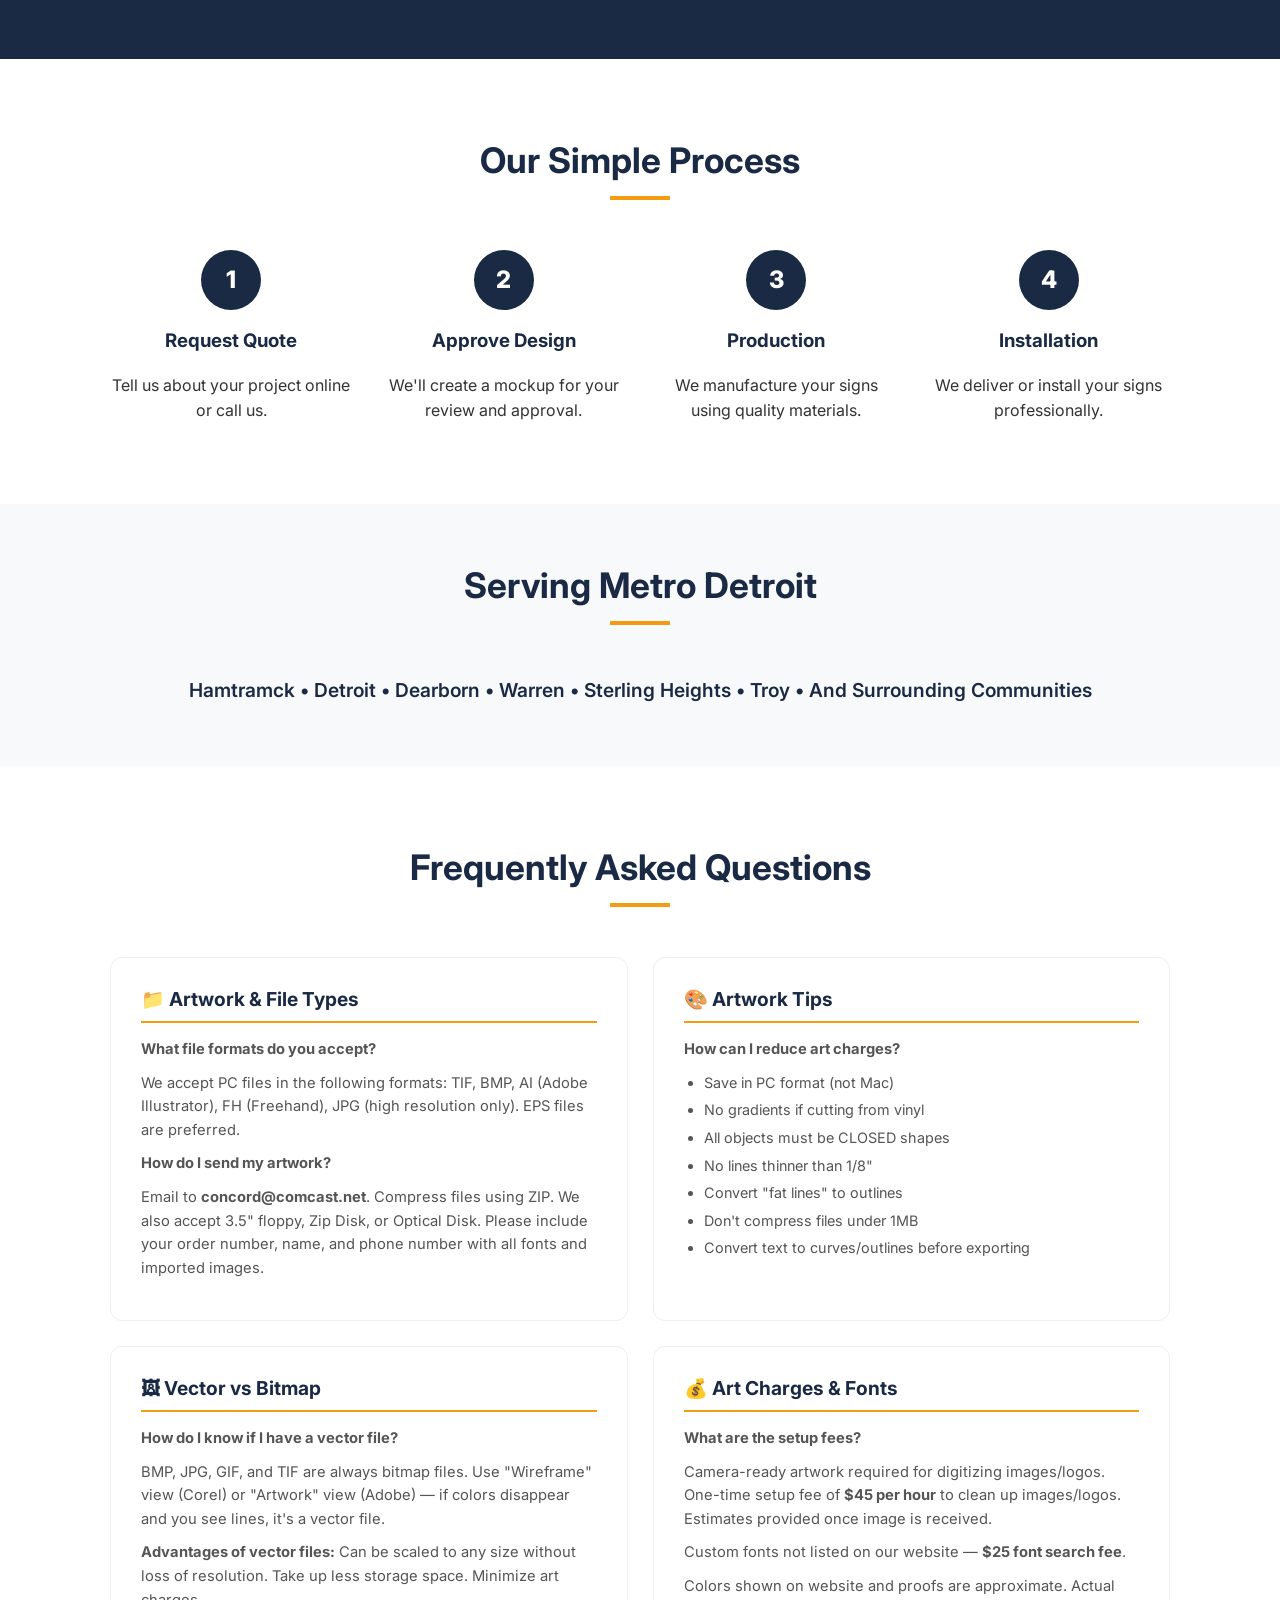
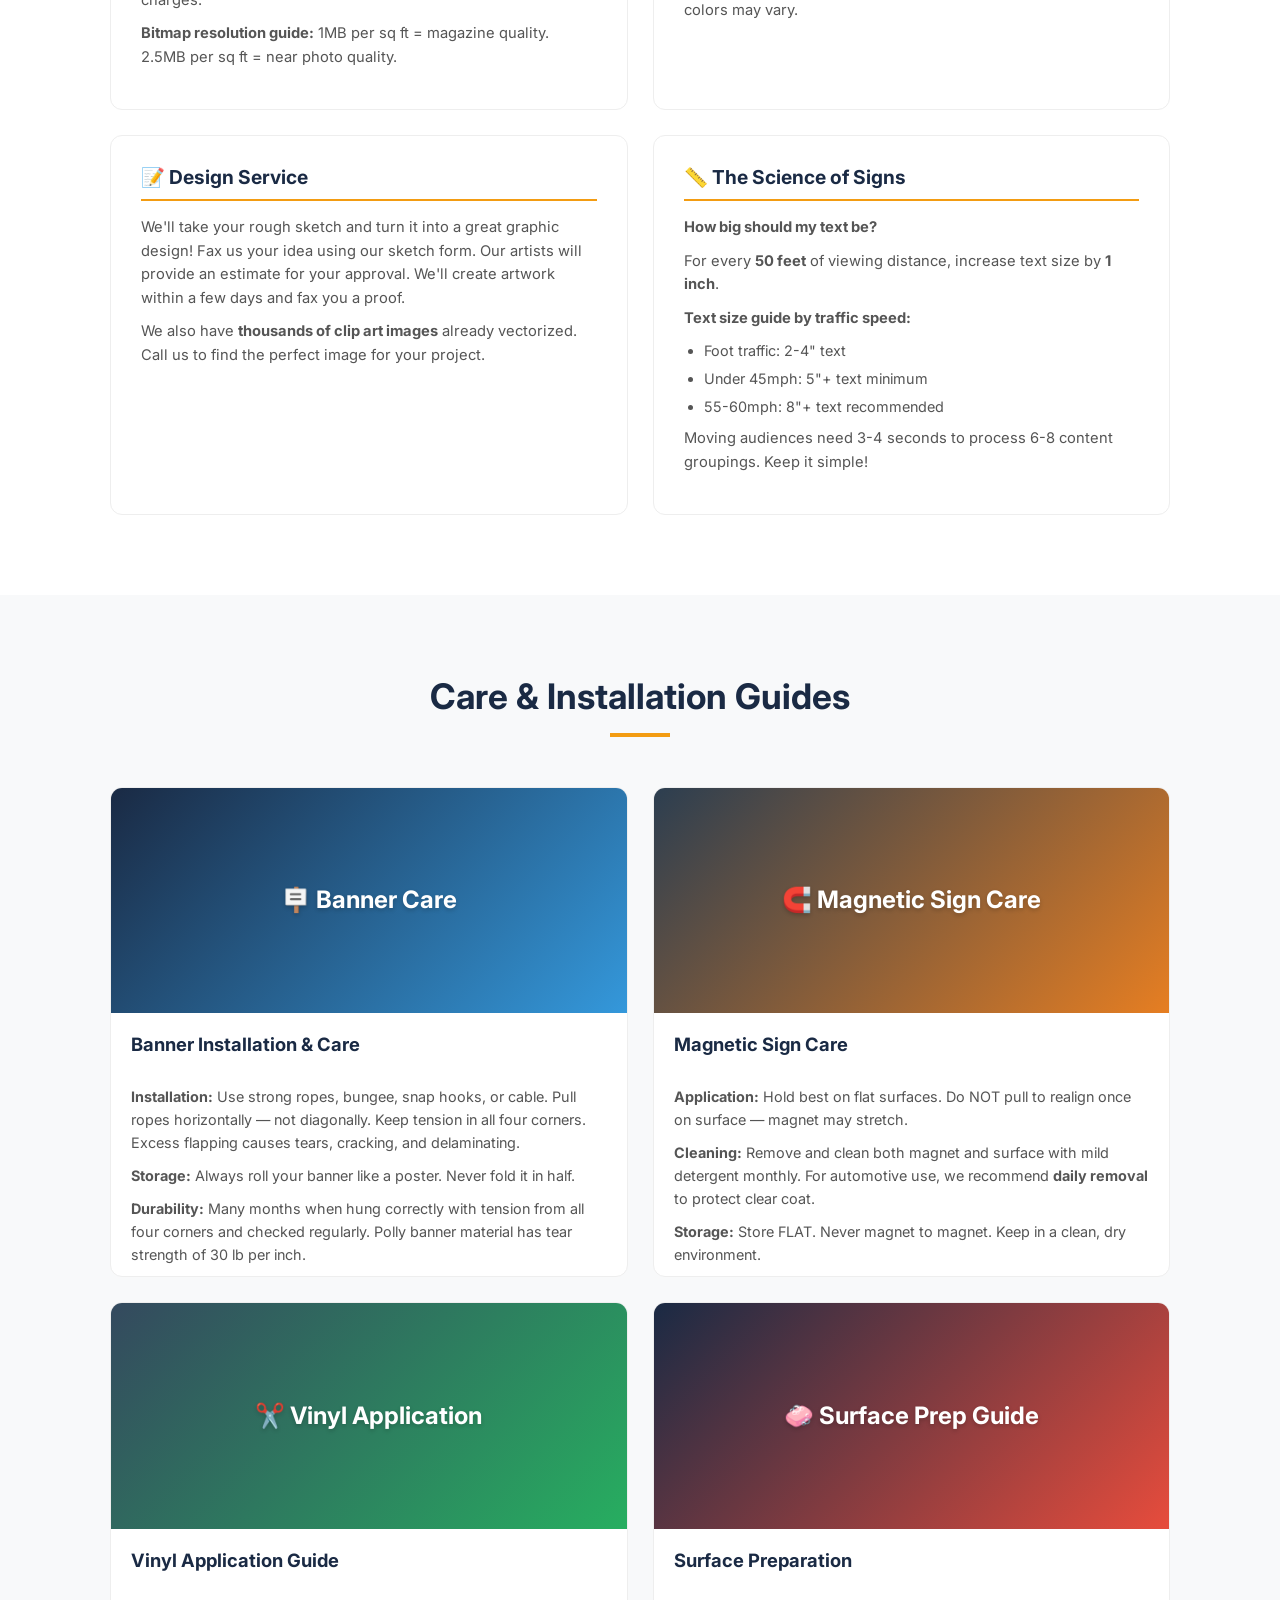
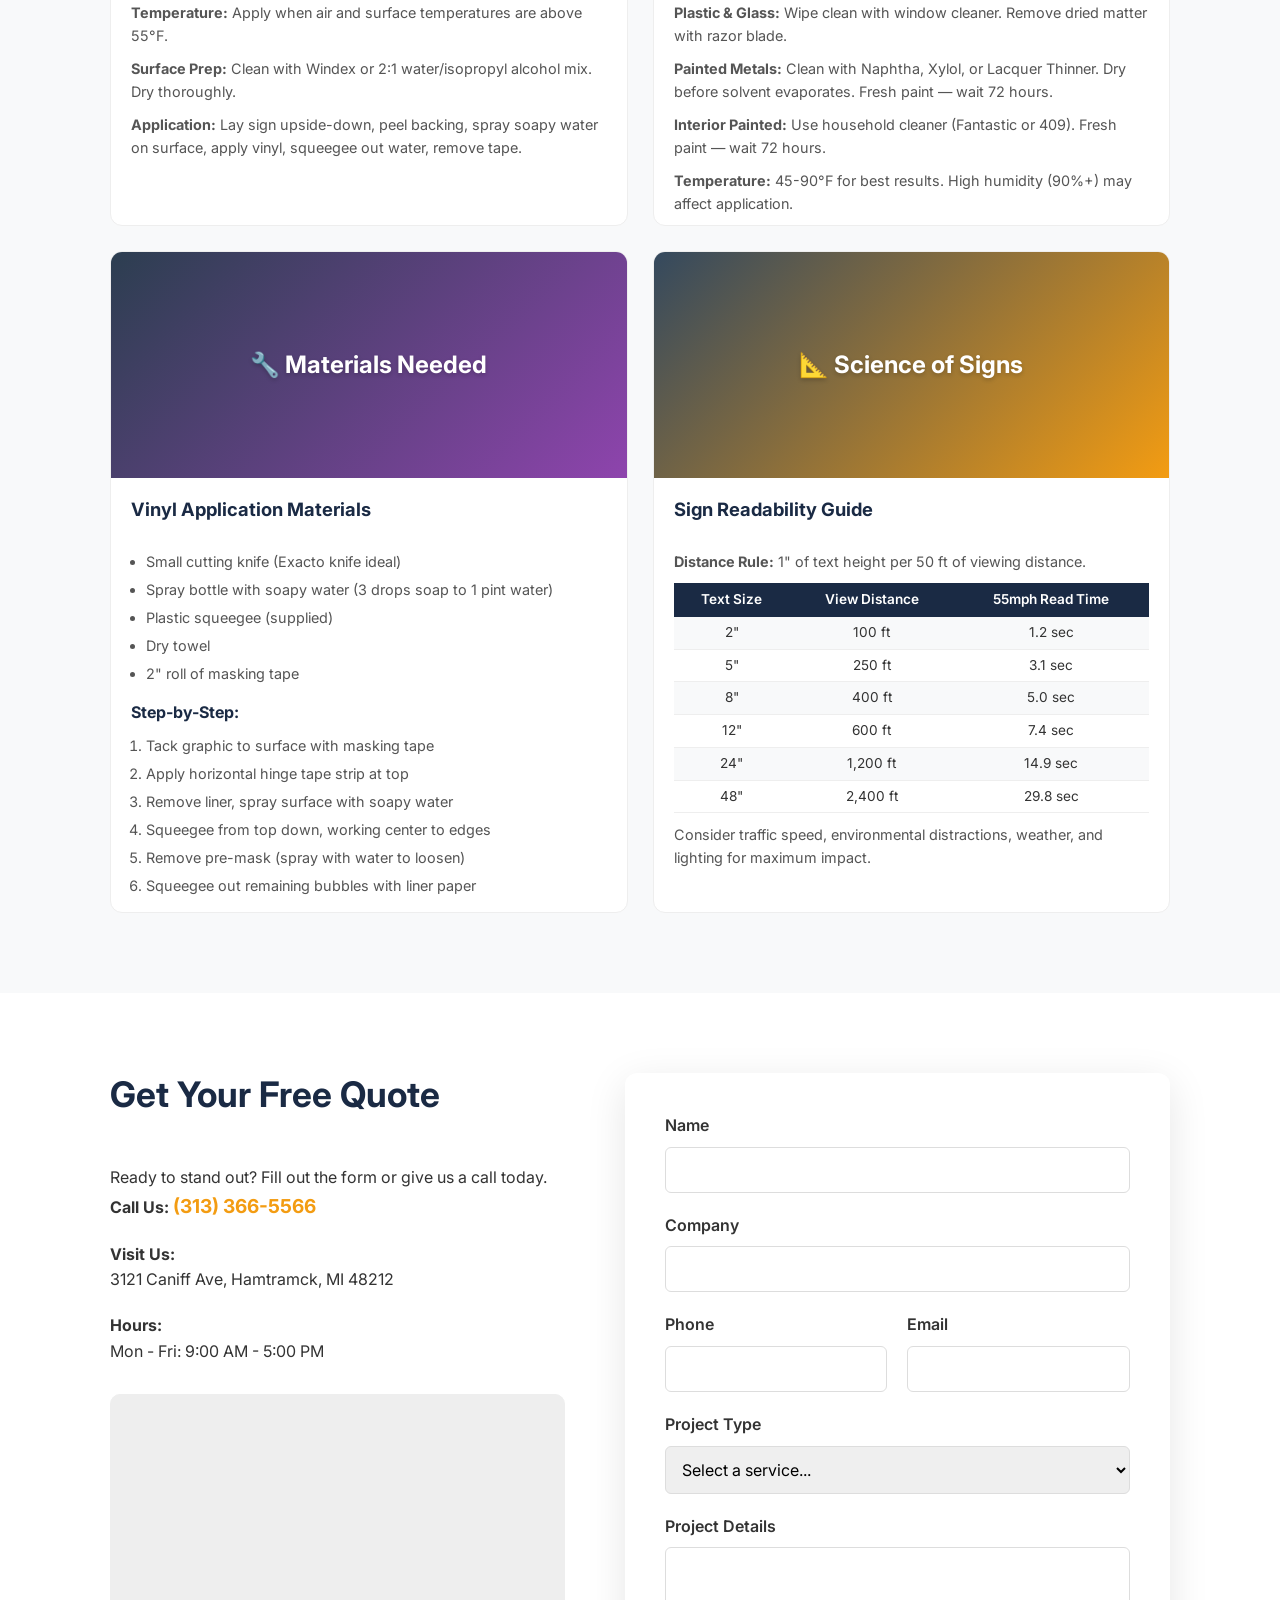
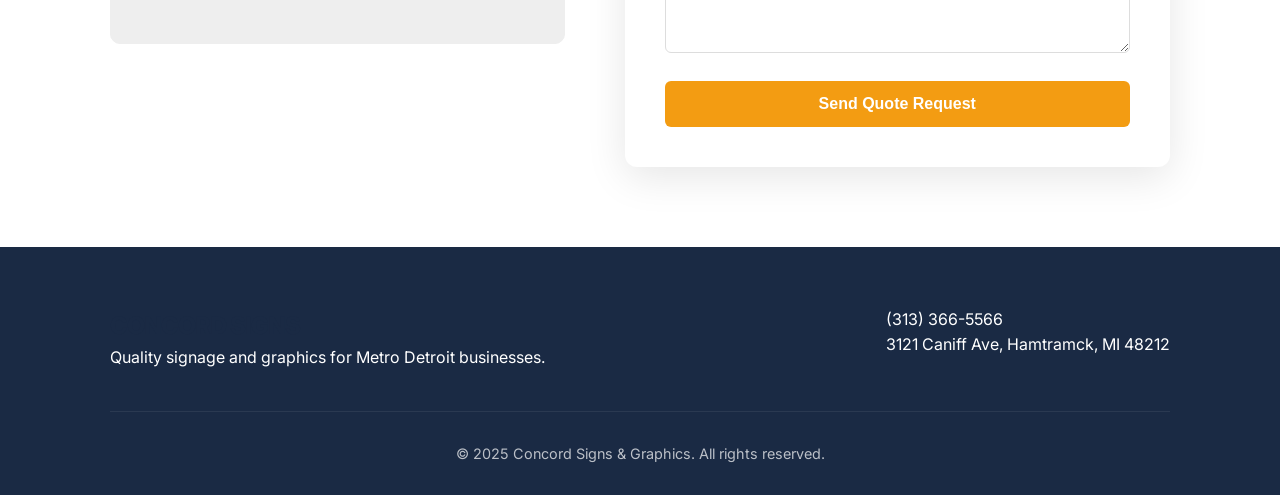
==== commit da98c15a: "Remove all vehicle wrap references from website - Removed 'Vehicle Graphics' and 'Vehicle Wraps' fro" ====
--- a/index.html
+++ b/index.html
@@ -3,15 +3,15 @@
 <head>
     <meta charset="UTF-8">
     <meta name="viewport" content="width=device-width, initial-scale=1.0">
-    <title>Concord Signs & Graphics | Custom Signs, Vehicle Graphics & Banners Detroit</title>
-    <meta name="description" content="Concord Signs & Graphics offers high-quality custom signs, vehicle graphics, wraps, and banners in Hamtramck and Metro Detroit. Get a free quote today!">
-    <meta name="keywords" content="custom signs Detroit, business signs near me, vehicle lettering Detroit, sign company Hamtramck, custom banners and graphics, commercial signage Michigan">
+    <title>Concord Signs & Graphics | Custom Signs, Banners & Graphics Detroit</title>
+    <meta name="description" content="Concord Signs & Graphics offers high-quality custom signs, banners, and graphics in Hamtramck and Metro Detroit. Get a free quote today!">
+    <meta name="keywords" content="custom signs Detroit, business signs near me, sign company Hamtramck, custom banners and graphics, commercial signage Michigan">
     
     <!-- Open Graph / Facebook -->
     <meta property="og:type" content="website">
     <meta property="og:url" content="https://concordsigns.com/">
-    <meta property="og:title" content="Concord Signs & Graphics | Custom Signs & Vehicle Graphics Detroit">
-    <meta property="og:description" content="High-quality custom signs, vehicle graphics, and branding solutions in Metro Detroit.">
+    <meta property="og:title" content="Concord Signs & Graphics | Custom Signs & Graphics Detroit">
+    <meta property="og:description" content="High-quality custom signs, banners, and graphics in Metro Detroit.">
     <meta property="og:image" content="https://concordsigns.com/images/og-image.jpg">
 
     <!-- Fonts -->
@@ -88,14 +88,7 @@
               "@type": "Offer",
               "itemOffered": {
                 "@type": "Service",
-                "name": "Vehicle Graphics"
-              }
-            },
-            {
-              "@type": "Offer",
-              "itemOffered": {
-                "@type": "Service",
-                "name": "Vehicle Wraps"
+                "name": "Window Graphics"
               }
             }
           ]
@@ -141,7 +134,7 @@
         <div class="container">
             <div class="hero-content">
                 <h1>High-Impact Custom Signs to Grow Your Detroit Business</h1>
-                <p>Professional signage, vehicle graphics, and branding solutions tailored to help your business stand out. Quality craftsmanship and local service you can trust.</p>
+                <p>Professional signage, banners, and graphics solutions tailored to help your business stand out. Quality craftsmanship and local service you can trust.</p>
                 <div class="hero-btns">
                     <a href="tel:+13133665566" class="btn btn-primary">Call Now</a>
                     <a href="#contact" class="btn btn-outline">Request a Free Quote</a>
@@ -187,16 +180,6 @@
                     <div class="service-icon">🏢</div>
                     <h3>Storefront Signs</h3>
                     <p>Channel letters, lightboxes, and dimensional signs that grab attention.</p>
-                </div>
-                <div class="service-card">
-                    <div class="service-icon">🚗</div>
-                    <h3>Vehicle Lettering & Graphics</h3>
-                    <p>Professional lettering for trucks, vans, and cars to advertise on the go.</p>
-                </div>
-                <div class="service-card">
-                    <div class="service-icon">🎬</div>
-                    <h3>Vehicle Wraps</h3>
-                    <p>Full and partial wraps that turn your vehicle into a mobile billboard.</p>
                 </div>
                 <div class="service-card">
                     <div class="service-icon">🏁</div>
@@ -335,7 +318,7 @@
             <!-- Magnetic Signs -->
             <div class="pricing-category">
                 <h3>Magnetic Signs — Per Pair</h3>
-                <p class="pricing-desc">Easily applied and removed from any flat metallic surface. 0.85mm thick — the only grade suitable for vehicles. 85lbs per sq ft holding power. Available in sizes up to 2 ft wide x 100 ft long.</p>
+                <p class="pricing-desc">Easily applied and removed from any flat metallic surface. 0.85mm thick with 85lbs per sq ft holding power. Available in sizes up to 2 ft wide x 100 ft long.</p>
                 <div class="table-wrap">
                     <table class="price-table">
                         <thead>
@@ -447,7 +430,7 @@
                     </div>
                     <div class="material-card">
                         <h4>Clear Lamination</h4>
-                        <p>UV protection up to 4 years. Clear adhesive back that won't distort image quality. Ideal for vehicle graphics, front-lit signage, retail displays, and large graphic applications.</p>
+                        <p>UV protection up to 4 years. Clear adhesive back that won't distort image quality. Ideal for front-lit signage, retail displays, and large graphic applications.</p>
                     </div>
                     <div class="material-card">
                         <h4>LED Strip Lighting</h4>
@@ -470,7 +453,7 @@
                 </div>
                 <div class="portfolio-item">
                     <div class="placeholder-img" style="background: linear-gradient(135deg, #2c3e50 0%, #34495e 100%);">
-                        <span>Vehicle Wrap</span>
+                        <span>Custom Banners</span>
                     </div>
                 </div>
                 <div class="portfolio-item">
@@ -490,7 +473,7 @@
                 </div>
                 <div class="portfolio-item">
                     <div class="placeholder-img" style="background: linear-gradient(135deg, #2c3e50 0%, #1a2a44 100%);">
-                        <span>Vehicle Lettering</span>
+                        <span>Business Signage</span>
                     </div>
                 </div>
             </div>
@@ -548,8 +531,8 @@
                 </div>
                 <div class="review-card">
                     <div class="stars">★★★★★</div>
-                    <p>"Had the company car lettering done by them."</p>
-                    <span class="reviewer">- Fleet Manager</span>
+                    <p>"Excellent sign quality and service."</p>
+                    <span class="reviewer">- Business Manager</span>
                 </div>
                 <div class="review-card">
                     <div class="stars">★★★★★</div>
@@ -690,7 +673,7 @@
                     </div>
                     <h3>Magnetic Sign Care</h3>
                     <p><strong>Application:</strong> Hold best on flat surfaces. Do NOT pull to realign once on surface — magnet may stretch.</p>
-                    <p><strong>Cleaning:</strong> Remove and clean both magnet and surface with mild detergent monthly. For vehicles, we recommend <strong>daily removal</strong> to protect clear coat.</p>
+                    <p><strong>Cleaning:</strong> Remove and clean both magnet and surface with mild detergent monthly. For automotive use, we recommend <strong>daily removal</strong> to protect clear coat.</p>
                     <p><strong>Storage:</strong> Store FLAT. Never magnet to magnet. Keep in a clean, dry environment.</p>
                 </div>
 
@@ -807,7 +790,6 @@
                             <select id="project-type" name="project-type" required>
                                 <option value="">Select a service...</option>
                                 <option value="storefront">Storefront Sign</option>
-                                <option value="vehicle">Vehicle Graphics/Wrap</option>
                                 <option value="banners">Banners</option>
                                 <option value="windows">Window Graphics</option>
                                 <option value="other">Other Custom Signage</option>
--- a/styles.css
+++ b/styles.css
@@ -0,0 +1,866 @@
+:root {
+    --primary-color: #1a2a44;
+    --secondary-color: #3498db;
+    --accent-color: #f39c12;
+    --text-color: #333;
+    --light-gray: #f8f9fa;
+    --border-color: #eee;
+    --white: #ffffff;
+    --container-width: 1100px;
+}
+
+* {
+    margin: 0;
+    padding: 0;
+    box-sizing: border-box;
+}
+
+body {
+    font-family: 'Inter', sans-serif;
+    line-height: 1.6;
+    color: var(--text-color);
+    background-color: var(--white);
+}
+
+img {
+    max-width: 100%;
+    height: auto;
+}
+
+.container {
+    max-width: var(--container-width);
+    margin: 0 auto;
+    padding: 0 20px;
+}
+
+/* Typography */
+h1, h2, h3 {
+    line-height: 1.2;
+    margin-bottom: 20px;
+    color: var(--primary-color);
+}
+
+h1 {
+    font-size: 3rem;
+    font-weight: 800;
+}
+
+h2 {
+    font-size: 2.2rem;
+    text-align: center;
+    margin-bottom: 50px;
+}
+
+.section-title::after {
+    content: '';
+    display: block;
+    width: 60px;
+    height: 4px;
+    background-color: var(--accent-color);
+    margin: 15px auto 0;
+}
+
+/* Buttons */
+.btn {
+    display: inline-block;
+    padding: 14px 28px;
+    border-radius: 6px;
+    font-weight: 600;
+    text-decoration: none;
+    transition: all 0.3s ease;
+    cursor: pointer;
+    border: none;
+    font-size: 1rem;
+}
+
+.btn-primary {
+    background-color: var(--accent-color);
+    color: var(--white);
+}
+
+.btn-primary:hover {
+    background-color: #e67e22;
+    transform: translateY(-2px);
+}
+
+.btn-secondary {
+    background-color: var(--primary-color);
+    color: var(--white);
+}
+
+.btn-outline {
+    background-color: transparent;
+    border: 2px solid var(--white);
+    color: var(--white);
+}
+
+.btn-outline:hover {
+    background-color: var(--white);
+    color: var(--primary-color);
+}
+
+.btn-block {
+    display: block;
+    width: 100%;
+}
+
+/* Header */
+.site-header {
+    background: var(--white);
+    padding: 15px 0;
+    box-shadow: 0 2px 10px rgba(0,0,0,0.05);
+    position: sticky;
+    top: 0;
+    z-index: 1000;
+}
+
+.header-inner {
+    display: flex;
+    justify-content: space-between;
+    align-items: center;
+}
+
+.logo-text {
+    font-size: 1.5rem;
+    font-weight: 800;
+    color: var(--primary-color);
+    text-transform: uppercase;
+    letter-spacing: -1px;
+}
+
+.logo .accent {
+    color: var(--accent-color);
+}
+
+.main-nav ul {
+    display: flex;
+    list-style: none;
+    gap: 30px;
+    align-items: center;
+}
+
+.main-nav a {
+    text-decoration: none;
+    color: var(--primary-color);
+    font-weight: 600;
+}
+
+/* Hamburger */
+.hamburger {
+    display: none;
+    flex-direction: column;
+    gap: 5px;
+    background: none;
+    border: none;
+    cursor: pointer;
+    padding: 5px;
+}
+
+.hamburger span {
+    display: block;
+    width: 25px;
+    height: 3px;
+    background: var(--primary-color);
+    border-radius: 3px;
+    transition: all 0.3s ease;
+}
+
+.hamburger.active span:nth-child(1) {
+    transform: rotate(45deg) translate(5px, 6px);
+}
+
+.hamburger.active span:nth-child(2) {
+    opacity: 0;
+}
+
+.hamburger.active span:nth-child(3) {
+    transform: rotate(-45deg) translate(5px, -6px);
+}
+
+.header-phone {
+    display: flex;
+    align-items: center;
+    gap: 8px;
+    color: var(--primary-color);
+    font-weight: 700;
+    text-decoration: none;
+}
+
+/* Hero */
+.hero {
+    background: linear-gradient(rgba(26, 42, 68, 0.85), rgba(26, 42, 68, 0.85)), url('https://images.unsplash.com/photo-1541746972996-4e0b0f43e02a?ixlib=rb-1.2.1&auto=format&fit=crop&w=1950&q=80');
+    background-size: cover;
+    background-position: center;
+    color: var(--white);
+    padding: 100px 0;
+    text-align: center;
+}
+
+.hero-content {
+    max-width: 800px;
+    margin: 0 auto;
+}
+
+.hero h1 {
+    color: var(--white);
+    margin-bottom: 25px;
+}
+
+.hero p {
+    font-size: 1.2rem;
+    margin-bottom: 40px;
+    opacity: 0.9;
+}
+
+.hero-btns {
+    display: flex;
+    justify-content: center;
+    gap: 20px;
+}
+
+/* Trust Bar */
+.trust-bar {
+    background-color: var(--light-gray);
+    padding: 30px 0;
+    border-bottom: 1px solid var(--border-color);
+}
+
+.trust-items {
+    display: flex;
+    justify-content: space-around;
+    flex-wrap: wrap;
+    gap: 20px;
+}
+
+.trust-item {
+    display: flex;
+    align-items: center;
+    gap: 10px;
+    font-weight: 600;
+    color: var(--primary-color);
+}
+
+.stars {
+    color: #f1c40f;
+    letter-spacing: 2px;
+}
+
+/* Services */
+.services {
+    padding: 80px 0;
+}
+
+.services-grid {
+    display: grid;
+    grid-template-columns: repeat(auto-fit, minmax(250px, 1fr));
+    gap: 30px;
+}
+
+.service-card {
+    background: var(--white);
+    padding: 40px 30px;
+    border-radius: 10px;
+    text-align: center;
+    transition: all 0.3s ease;
+    border: 1px solid var(--border-color);
+}
+
+.service-card:hover {
+    transform: translateY(-10px);
+    box-shadow: 0 10px 30px rgba(0,0,0,0.05);
+}
+
+.service-icon {
+    font-size: 3rem;
+    margin-bottom: 20px;
+}
+
+/* Portfolio */
+.portfolio {
+    background-color: var(--light-gray);
+    padding: 80px 0;
+}
+
+.portfolio-grid {
+    display: grid;
+    grid-template-columns: repeat(auto-fit, minmax(300px, 1fr));
+    gap: 20px;
+}
+
+.placeholder-img {
+    aspect-ratio: 4/3;
+    display: flex;
+    align-items: center;
+    justify-content: center;
+    color: var(--white);
+    font-weight: 700;
+    border-radius: 8px;
+    font-size: 1.2rem;
+    padding: 20px;
+    text-align: center;
+}
+
+/* Why Us */
+.why-us {
+    padding: 80px 0;
+}
+
+.why-grid {
+    display: grid;
+    grid-template-columns: repeat(auto-fit, minmax(300px, 1fr));
+    gap: 40px;
+}
+
+.why-item {
+    display: flex;
+    flex-direction: column;
+    align-items: flex-start;
+}
+
+.why-icon {
+    width: 50px;
+    height: 50px;
+    background: var(--accent-color);
+    color: white;
+    display: flex;
+    align-items: center;
+    justify-content: center;
+    border-radius: 50%;
+    margin-bottom: 20px;
+    font-size: 1.5rem;
+}
+
+/* Reviews */
+.reviews {
+    background-color: var(--primary-color);
+    color: var(--white);
+    padding: 80px 0;
+}
+
+.reviews .section-title {
+    color: var(--white);
+}
+
+.reviews-grid {
+    display: grid;
+    grid-template-columns: repeat(auto-fit, minmax(300px, 1fr));
+    gap: 30px;
+}
+
+.review-card {
+    background: rgba(255,255,255,0.05);
+    padding: 30px;
+    border-radius: 10px;
+    border: 1px solid rgba(255,255,255,0.1);
+}
+
+.review-card p {
+    font-style: italic;
+    margin: 15px 0;
+    font-size: 1.1rem;
+}
+
+.reviewer {
+    font-weight: 600;
+    color: var(--accent-color);
+}
+
+/* Process */
+.process {
+    padding: 80px 0;
+}
+
+.process-steps {
+    display: grid;
+    grid-template-columns: repeat(auto-fit, minmax(200px, 1fr));
+    gap: 30px;
+    text-align: center;
+}
+
+.step-number {
+    width: 60px;
+    height: 60px;
+    background: var(--primary-color);
+    color: white;
+    font-size: 1.5rem;
+    font-weight: 800;
+    display: flex;
+    align-items: center;
+    justify-content: center;
+    border-radius: 50%;
+    margin: 0 auto 20px;
+}
+
+/* Service Area */
+.service-area {
+    padding: 60px 0;
+    background: var(--light-gray);
+    text-align: center;
+}
+
+.area-text {
+    font-size: 1.2rem;
+    font-weight: 600;
+    color: var(--primary-color);
+}
+
+/* Pricing Section */
+.pricing {
+    padding: 80px 0;
+    background: var(--light-gray);
+}
+
+.pricing-category {
+    background: var(--white);
+    border-radius: 12px;
+    padding: 40px;
+    margin-bottom: 30px;
+    box-shadow: 0 2px 15px rgba(0,0,0,0.04);
+    border: 1px solid var(--border-color);
+}
+
+.pricing-category h3 {
+    font-size: 1.4rem;
+    margin-bottom: 10px;
+    color: var(--primary-color);
+}
+
+.pricing-desc {
+    color: #666;
+    margin-bottom: 20px;
+    font-size: 0.95rem;
+}
+
+.table-wrap {
+    overflow-x: auto;
+    -webkit-overflow-scrolling: touch;
+}
+
+.price-table {
+    width: 100%;
+    border-collapse: collapse;
+    font-size: 0.9rem;
+    min-width: 600px;
+}
+
+.price-table th {
+    background: var(--primary-color);
+    color: var(--white);
+    padding: 10px 12px;
+    text-align: center;
+    font-weight: 600;
+    white-space: nowrap;
+}
+
+.price-table th:first-child {
+    text-align: left;
+}
+
+.price-table td {
+    padding: 8px 12px;
+    text-align: center;
+    border-bottom: 1px solid var(--border-color);
+}
+
+.price-table td:first-child {
+    text-align: left;
+    font-weight: 600;
+    color: var(--primary-color);
+    white-space: nowrap;
+}
+
+.price-table tr:nth-child(even) td {
+    background: var(--light-gray);
+}
+
+.price-table tr:hover td {
+    background: #eef5fb;
+}
+
+.table-note {
+    margin-top: 12px;
+    font-size: 0.85rem;
+    color: #888;
+    font-style: italic;
+}
+
+/* Frame Grid */
+.frame-grid {
+    display: grid;
+    grid-template-columns: repeat(auto-fill, minmax(220px, 1fr));
+    gap: 15px;
+}
+
+.frame-type {
+    background: var(--light-gray);
+    padding: 20px;
+    border-radius: 8px;
+    border: 1px solid var(--border-color);
+}
+
+.frame-type h4 {
+    font-size: 1rem;
+    color: var(--primary-color);
+    margin-bottom: 10px;
+    padding-bottom: 8px;
+    border-bottom: 2px solid var(--accent-color);
+}
+
+.frame-type ul {
+    list-style: none;
+    padding: 0;
+}
+
+.frame-type ul li {
+    font-size: 0.85rem;
+    padding: 4px 0;
+    color: #555;
+}
+
+/* Materials Grid */
+.materials-grid {
+    display: grid;
+    grid-template-columns: repeat(auto-fill, minmax(240px, 1fr));
+    gap: 20px;
+}
+
+.material-card {
+    background: var(--light-gray);
+    padding: 25px;
+    border-radius: 8px;
+    border: 1px solid var(--border-color);
+}
+
+.material-card h4 {
+    font-size: 1.05rem;
+    color: var(--primary-color);
+    margin-bottom: 10px;
+}
+
+.material-card p {
+    font-size: 0.9rem;
+    color: #666;
+    line-height: 1.5;
+}
+
+/* FAQ Section */
+.faq {
+    padding: 80px 0;
+}
+
+.faq-grid {
+    display: grid;
+    grid-template-columns: repeat(auto-fill, minmax(340px, 1fr));
+    gap: 25px;
+}
+
+.faq-card {
+    background: var(--white);
+    padding: 30px;
+    border-radius: 12px;
+    border: 1px solid var(--border-color);
+    transition: transform 0.2s ease, box-shadow 0.2s ease;
+}
+
+.faq-card:hover {
+    transform: translateY(-3px);
+    box-shadow: 0 8px 25px rgba(0,0,0,0.06);
+}
+
+.faq-card h3 {
+    font-size: 1.2rem;
+    margin-bottom: 15px;
+    padding-bottom: 10px;
+    border-bottom: 2px solid var(--accent-color);
+}
+
+.faq-card p {
+    font-size: 0.92rem;
+    color: #555;
+    margin-bottom: 10px;
+    line-height: 1.6;
+}
+
+.faq-card ul, .faq-card ol {
+    margin: 10px 0;
+    padding-left: 20px;
+    font-size: 0.9rem;
+    color: #555;
+}
+
+.faq-card ul li, .faq-card ol li {
+    margin-bottom: 6px;
+    line-height: 1.5;
+}
+
+/* Care Section */
+.care {
+    padding: 80px 0;
+    background: var(--light-gray);
+}
+
+.care-grid {
+    display: grid;
+    grid-template-columns: repeat(auto-fill, minmax(340px, 1fr));
+    gap: 25px;
+}
+
+.care-card {
+    background: var(--white);
+    border-radius: 12px;
+    overflow: hidden;
+    border: 1px solid var(--border-color);
+    transition: transform 0.2s ease, box-shadow 0.2s ease;
+}
+
+.care-card:hover {
+    transform: translateY(-3px);
+    box-shadow: 0 8px 25px rgba(0,0,0,0.06);
+}
+
+.care-card-img {
+    aspect-ratio: 16/7;
+    display: flex;
+    align-items: center;
+    justify-content: center;
+    color: var(--white);
+    font-size: 1.5rem;
+    font-weight: 700;
+    text-shadow: 0 2px 4px rgba(0,0,0,0.2);
+}
+
+.care-card h3 {
+    font-size: 1.15rem;
+    padding: 20px 20px 10px;
+    color: var(--primary-color);
+}
+
+.care-card p, .care-card ul, .care-card ol {
+    padding: 0 20px;
+    font-size: 0.9rem;
+    color: #555;
+    line-height: 1.6;
+    margin-bottom: 10px;
+}
+
+.care-card ul, .care-card ol {
+    padding-left: 35px;
+    margin-bottom: 15px;
+}
+
+.care-card ul li, .care-card ol li {
+    margin-bottom: 5px;
+}
+
+.care-card h4 {
+    font-size: 1rem;
+    color: var(--primary-color);
+    padding: 0 20px;
+    margin-bottom: 8px;
+}
+
+.mini-table {
+    width: calc(100% - 40px);
+    margin: 10px 20px;
+    border-collapse: collapse;
+    font-size: 0.85rem;
+}
+
+.mini-table th {
+    background: var(--primary-color);
+    color: var(--white);
+    padding: 6px 10px;
+    text-align: center;
+    font-weight: 600;
+}
+
+.mini-table td {
+    padding: 5px 10px;
+    text-align: center;
+    border-bottom: 1px solid var(--border-color);
+}
+
+.mini-table tr:nth-child(even) td {
+    background: var(--light-gray);
+}
+
+/* Contact */
+.contact {
+    padding: 80px 0;
+}
+
+.contact-grid {
+    display: grid;
+    grid-template-columns: 1fr 1.2fr;
+    gap: 60px;
+}
+
+.contact-info h2 {
+    text-align: left;
+}
+
+.info-item {
+    margin-bottom: 20px;
+}
+
+.info-item a {
+    color: var(--accent-color);
+    font-weight: 700;
+    text-decoration: none;
+    font-size: 1.2rem;
+}
+
+.map-placeholder {
+    margin-top: 30px;
+    height: 250px;
+    background: #eee;
+    border-radius: 10px;
+    overflow: hidden;
+    border: 1px solid var(--border-color);
+}
+
+.map-placeholder iframe {
+    width: 100%;
+    height: 100%;
+    display: block;
+}
+
+.quote-form {
+    background: var(--white);
+    padding: 40px;
+    border-radius: 12px;
+    box-shadow: 0 10px 40px rgba(0,0,0,0.1);
+}
+
+.form-group {
+    margin-bottom: 20px;
+}
+
+.form-group-row {
+    display: grid;
+    grid-template-columns: 1fr 1fr;
+    gap: 20px;
+}
+
+label {
+    display: block;
+    margin-bottom: 8px;
+    font-weight: 600;
+}
+
+input, select, textarea {
+    width: 100%;
+    padding: 12px;
+    border: 1px solid #ddd;
+    border-radius: 6px;
+    font-family: inherit;
+    font-size: 1rem;
+}
+
+input:focus, select:focus, textarea:focus {
+    outline: none;
+    border-color: var(--secondary-color);
+}
+
+/* Footer */
+.site-footer {
+    background: var(--primary-color);
+    color: var(--white);
+    padding: 60px 0 30px;
+}
+
+.footer-inner {
+    display: flex;
+    justify-content: space-between;
+    align-items: flex-start;
+    margin-bottom: 40px;
+}
+
+.footer-bottom {
+    text-align: center;
+    padding-top: 30px;
+    border-top: 1px solid rgba(255,255,255,0.1);
+    font-size: 0.9rem;
+    opacity: 0.7;
+}
+
+/* Sticky Mobile Button */
+.sticky-call-btn {
+    display: none;
+    position: fixed;
+    bottom: 20px;
+    left: 50%;
+    transform: translateX(-50%);
+    background: #27ae60;
+    color: white;
+    padding: 15px 30px;
+    border-radius: 50px;
+    text-decoration: none;
+    font-weight: 800;
+    box-shadow: 0 5px 20px rgba(0,0,0,0.3);
+    z-index: 2000;
+    align-items: center;
+    gap: 10px;
+}
+
+/* Mobile Responsive */
+@media (max-width: 768px) {
+    h1 {
+        font-size: 2.2rem;
+    }
+
+    .main-nav {
+        display: none;
+        position: absolute;
+        top: 100%;
+        left: 0;
+        right: 0;
+        background: var(--white);
+        padding: 20px;
+        box-shadow: 0 10px 30px rgba(0,0,0,0.1);
+    }
+
+    .main-nav.open {
+        display: block;
+    }
+
+    .main-nav ul {
+        flex-direction: column;
+        gap: 15px;
+    }
+
+    .hamburger {
+        display: flex;
+    }
+
+    .header-inner {
+        position: relative;
+    }
+
+    .hero-btns {
+        flex-direction: column;
+    }
+
+    .contact-grid {
+        grid-template-columns: 1fr;
+    }
+
+    .form-group-row {
+        grid-template-columns: 1fr;
+    }
+
+    .sticky-call-btn {
+        display: flex;
+    }
+
+    .hero {
+        padding: 60px 0;
+    }
+
+    .footer-inner {
+        flex-direction: column;
+        gap: 30px;
+        text-align: center;
+        align-items: center;
+    }
+}
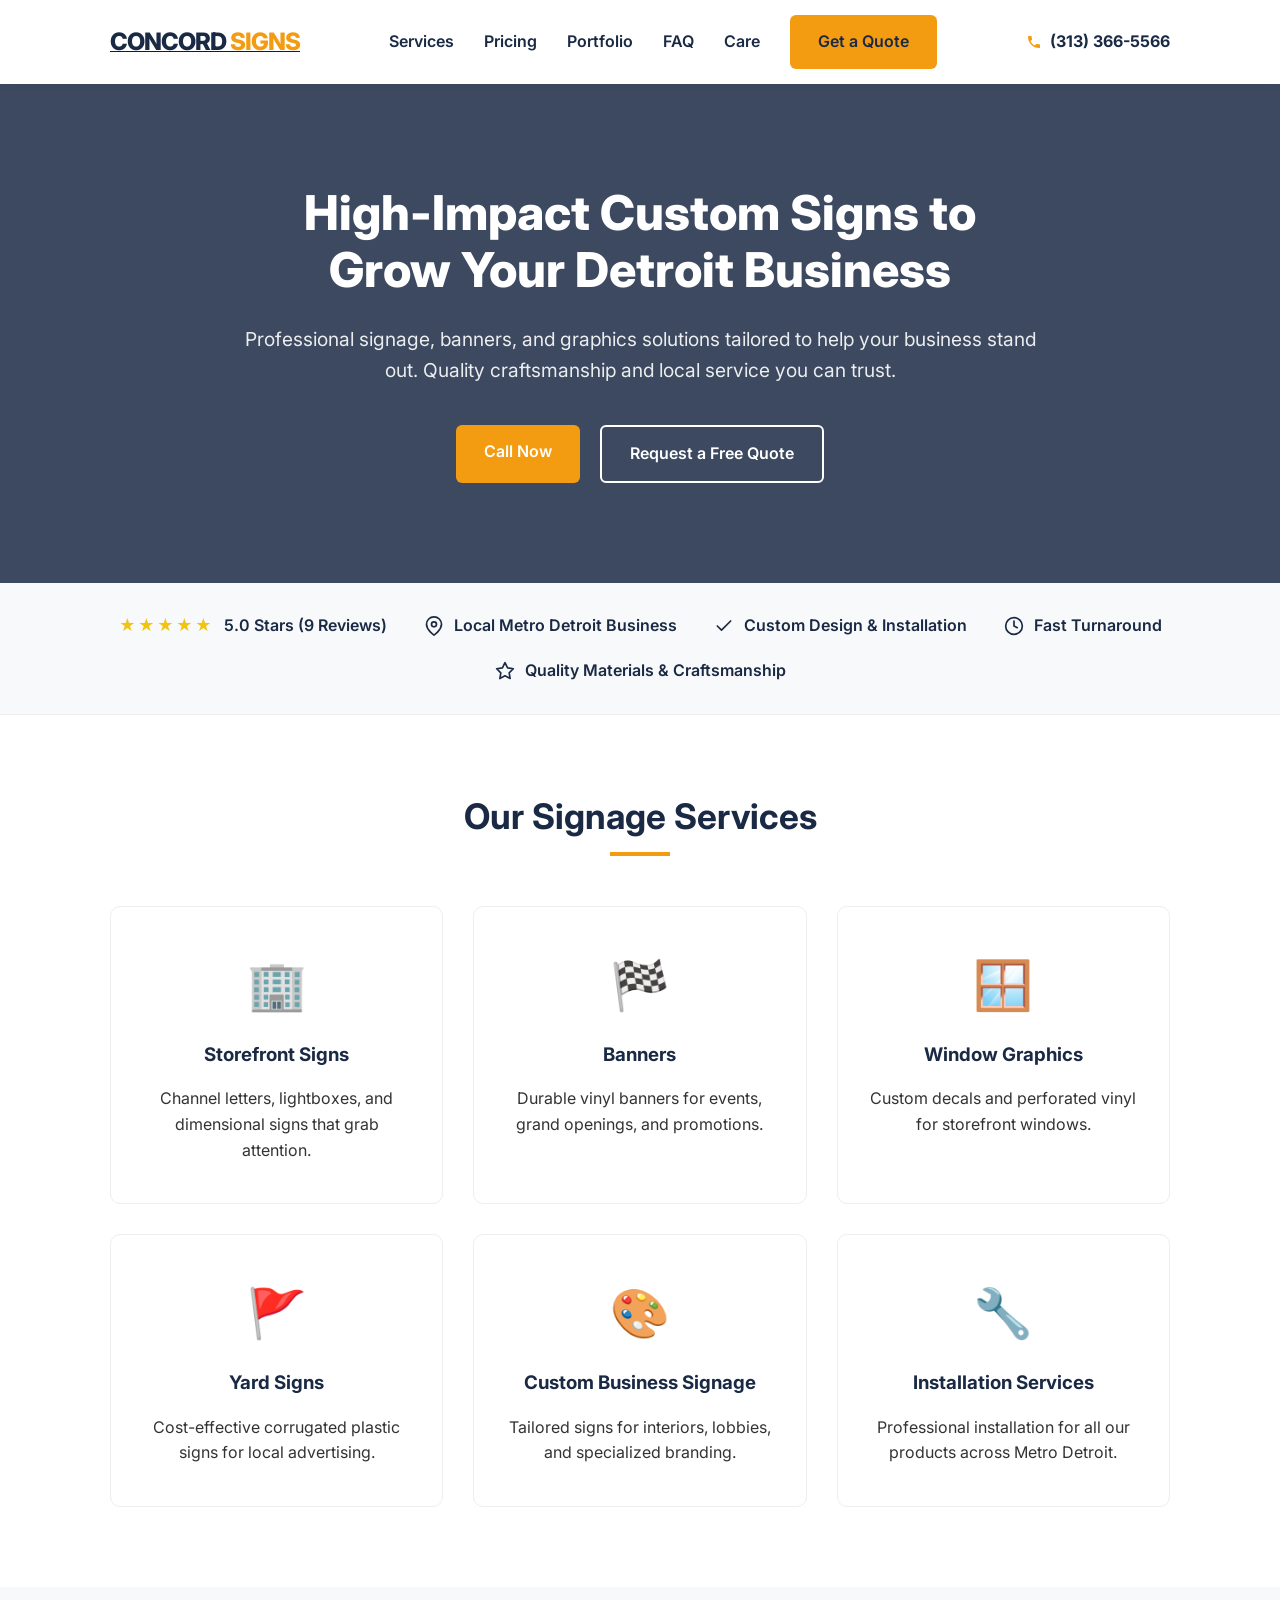
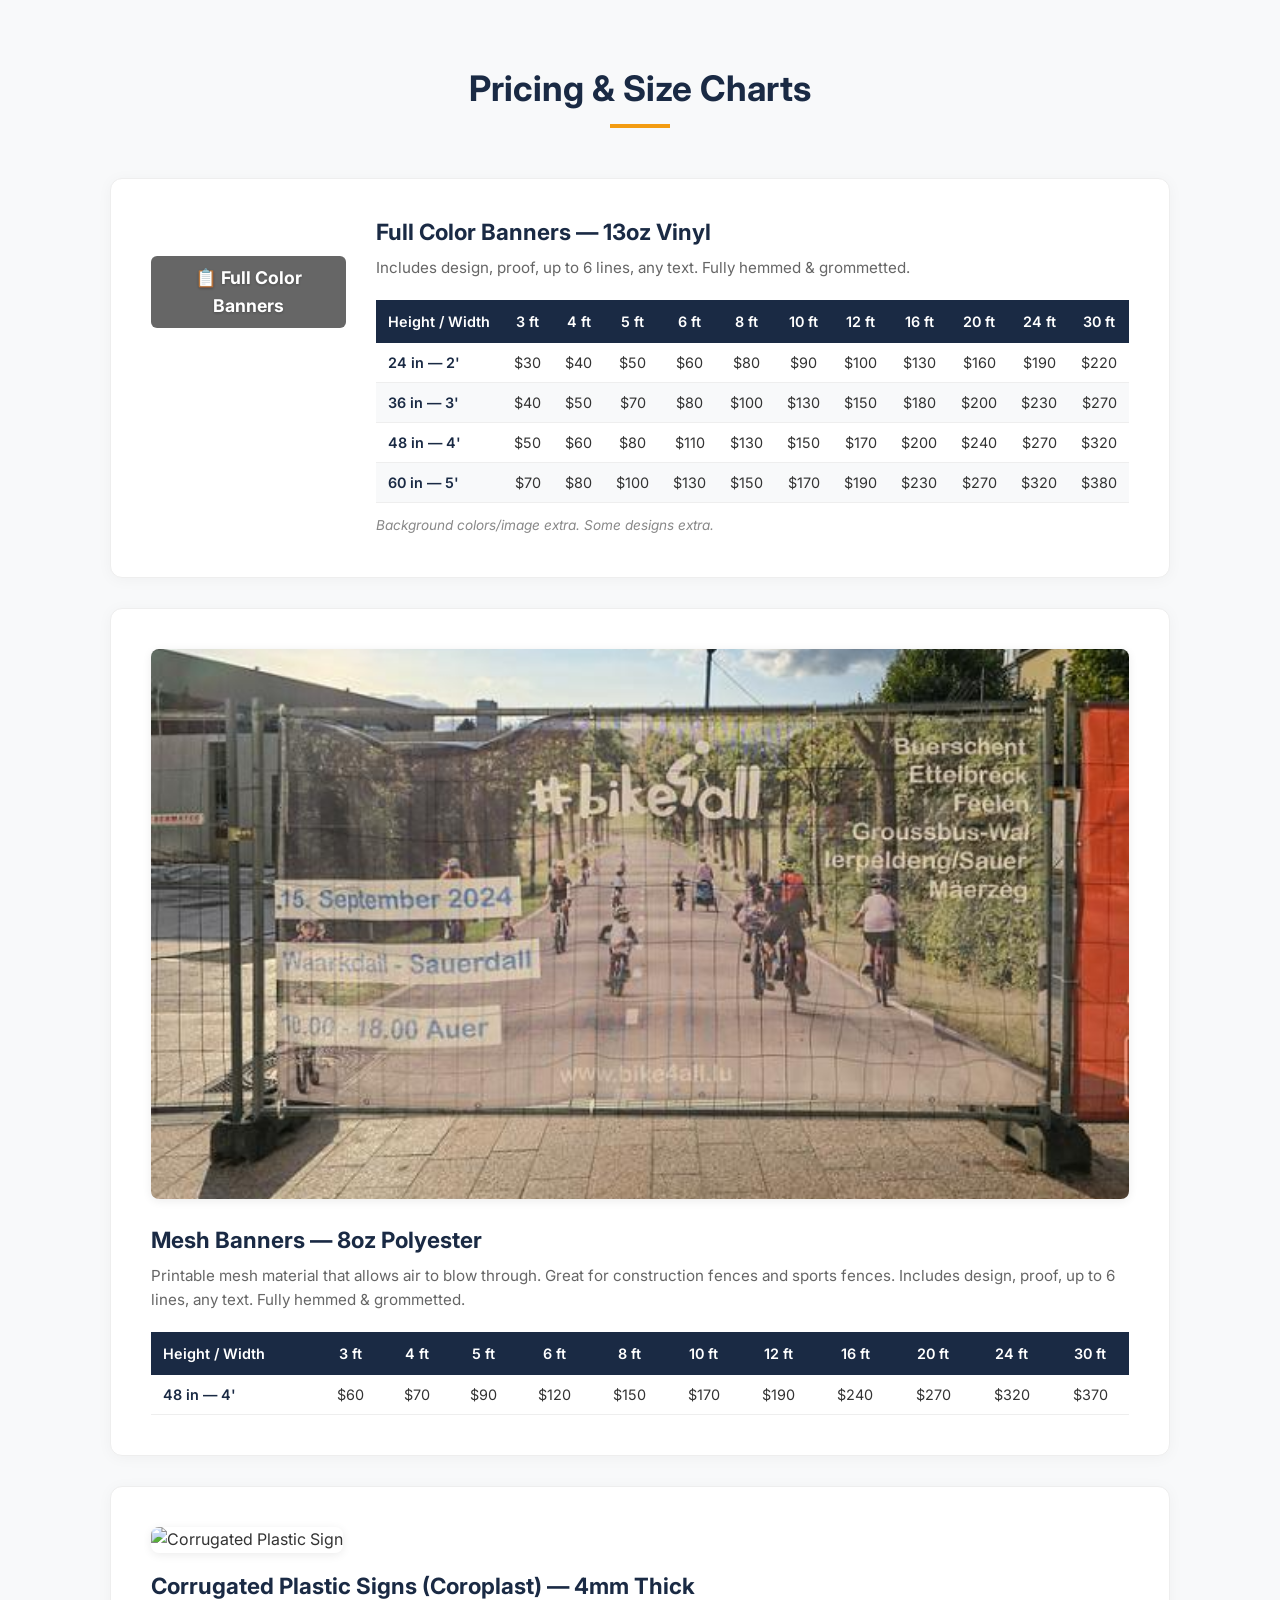
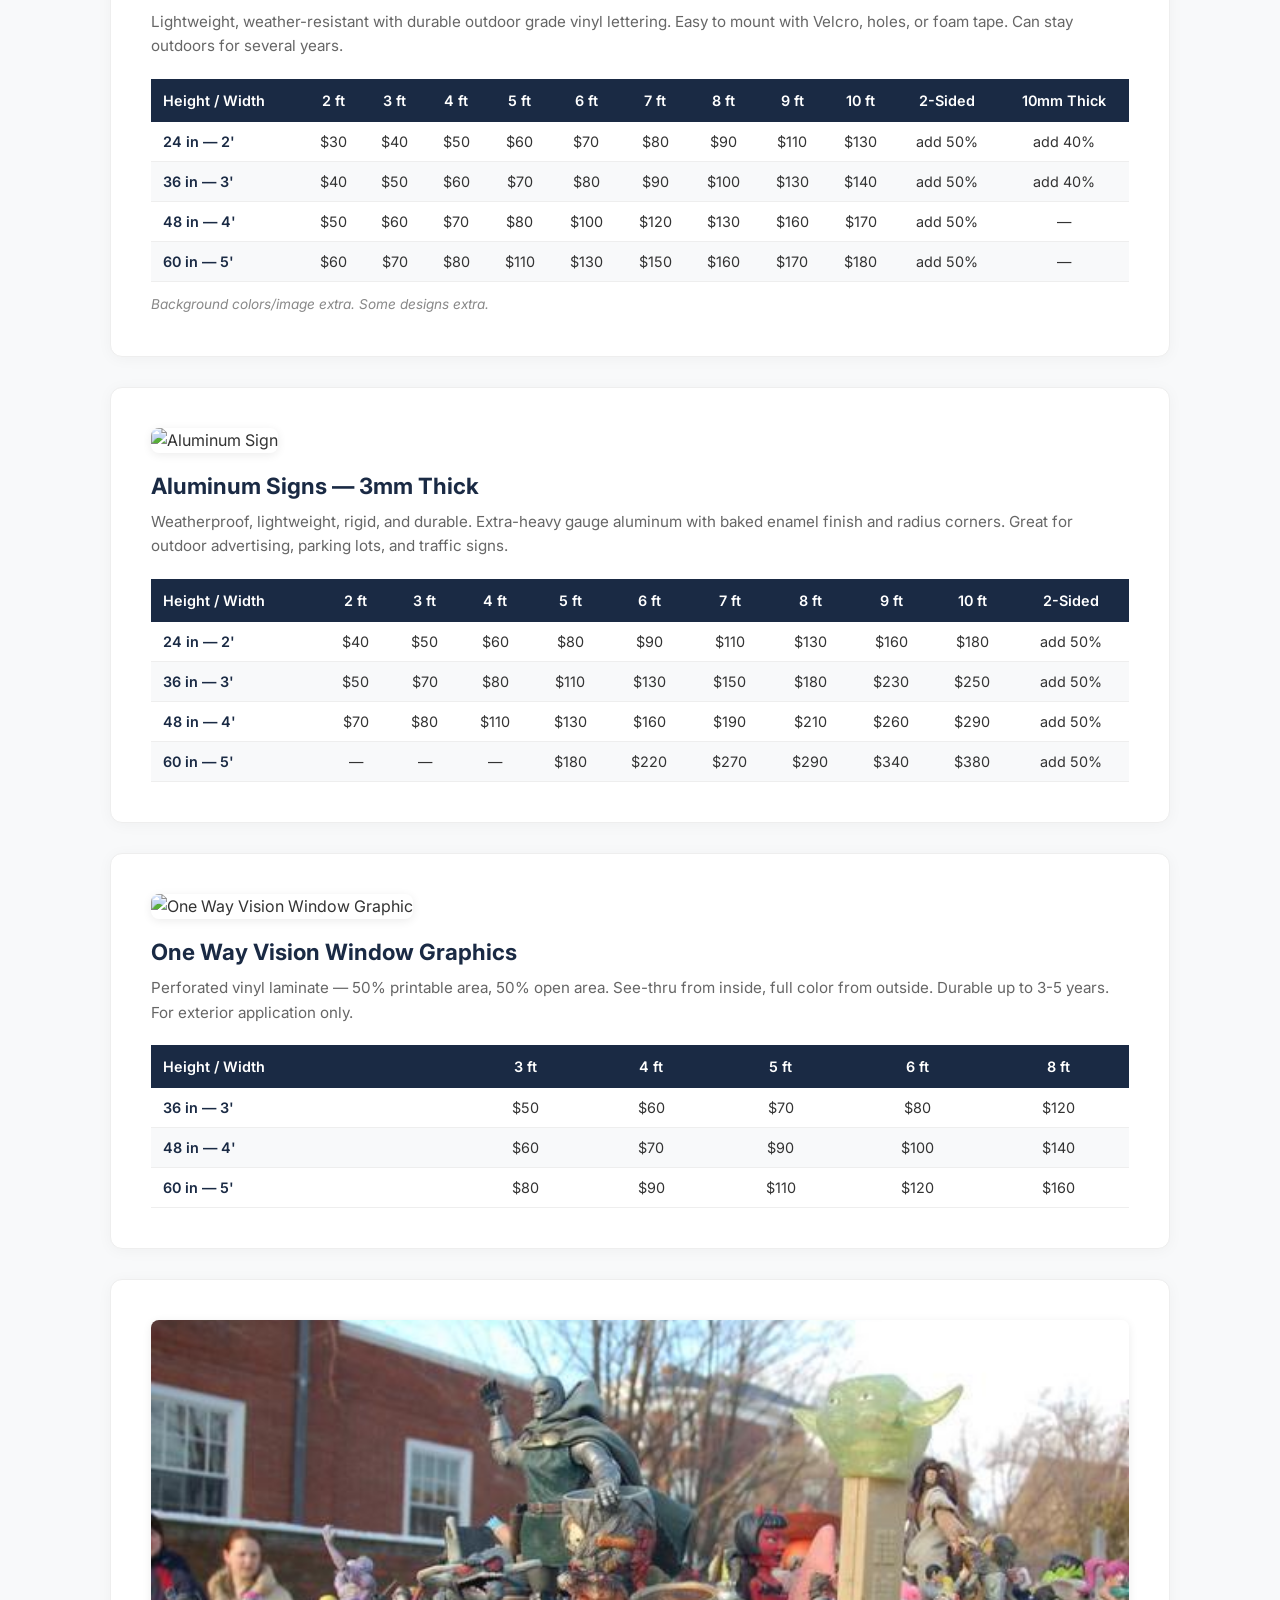
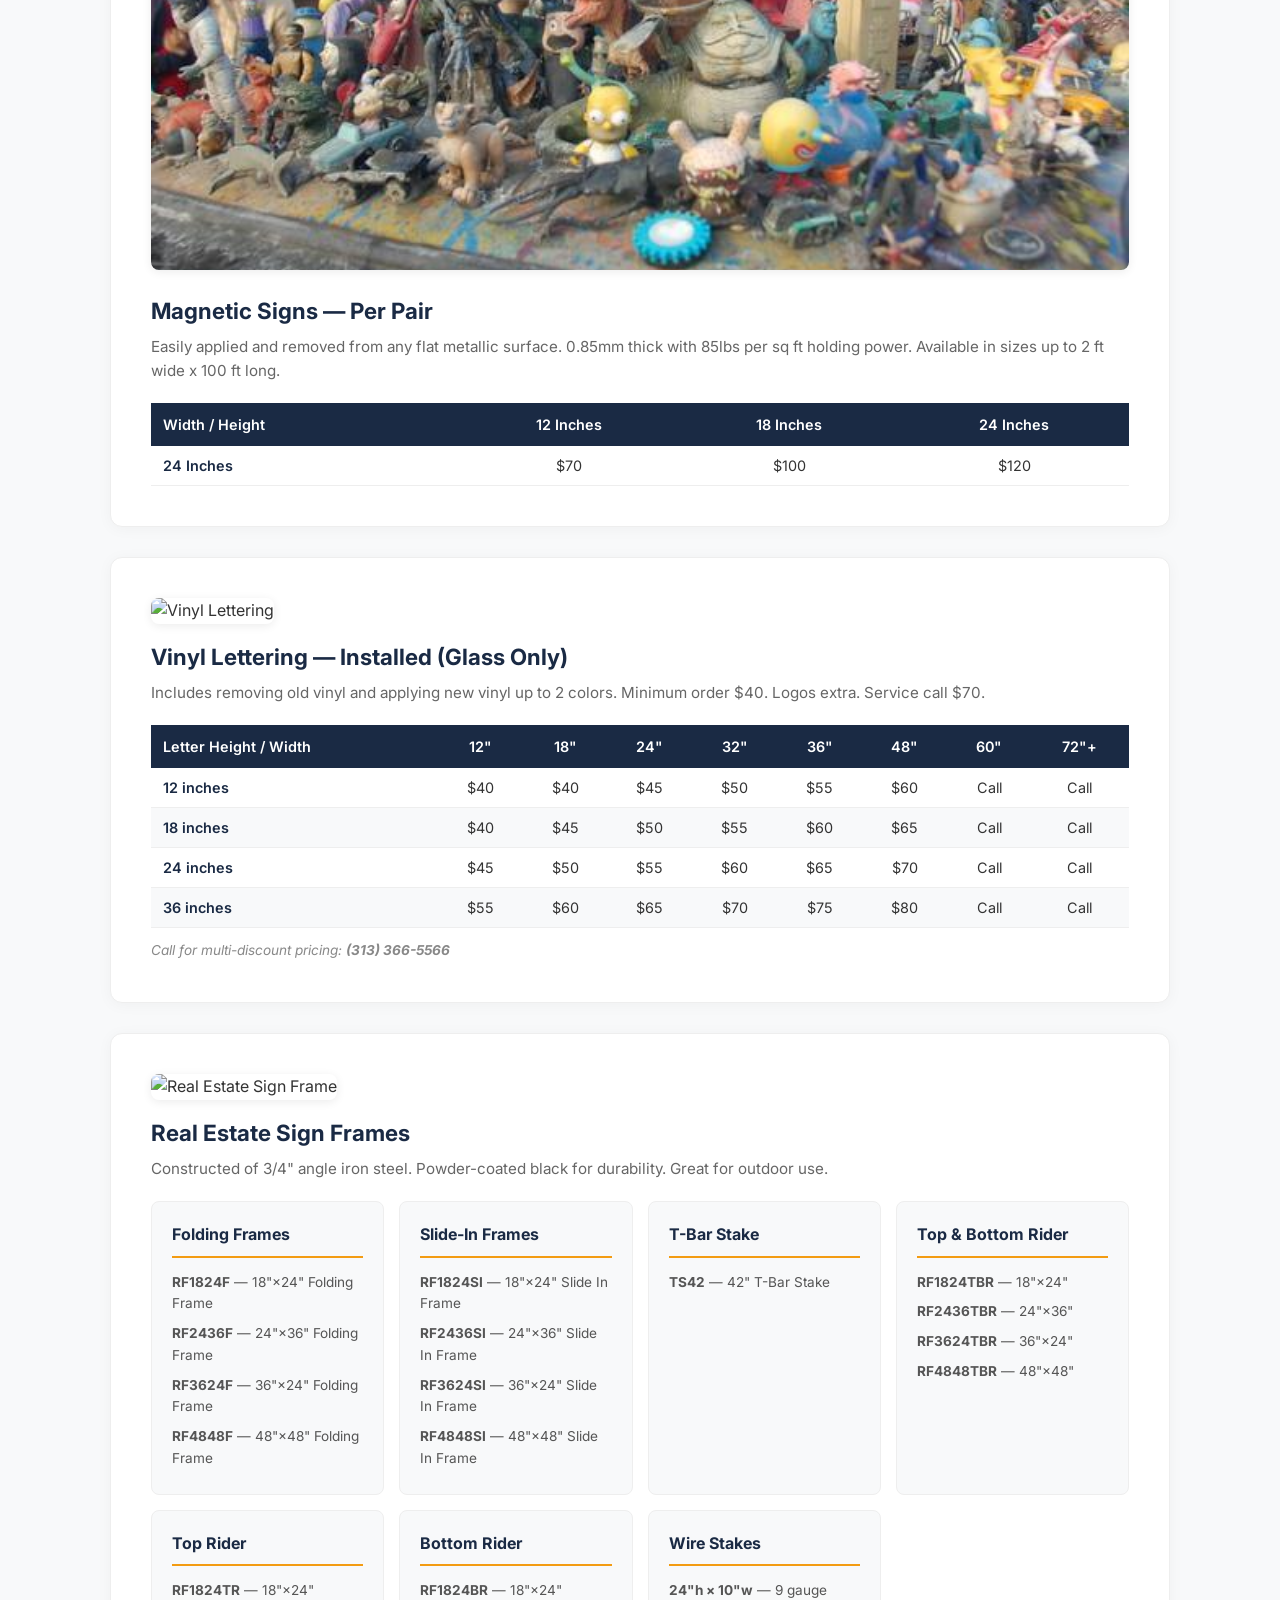
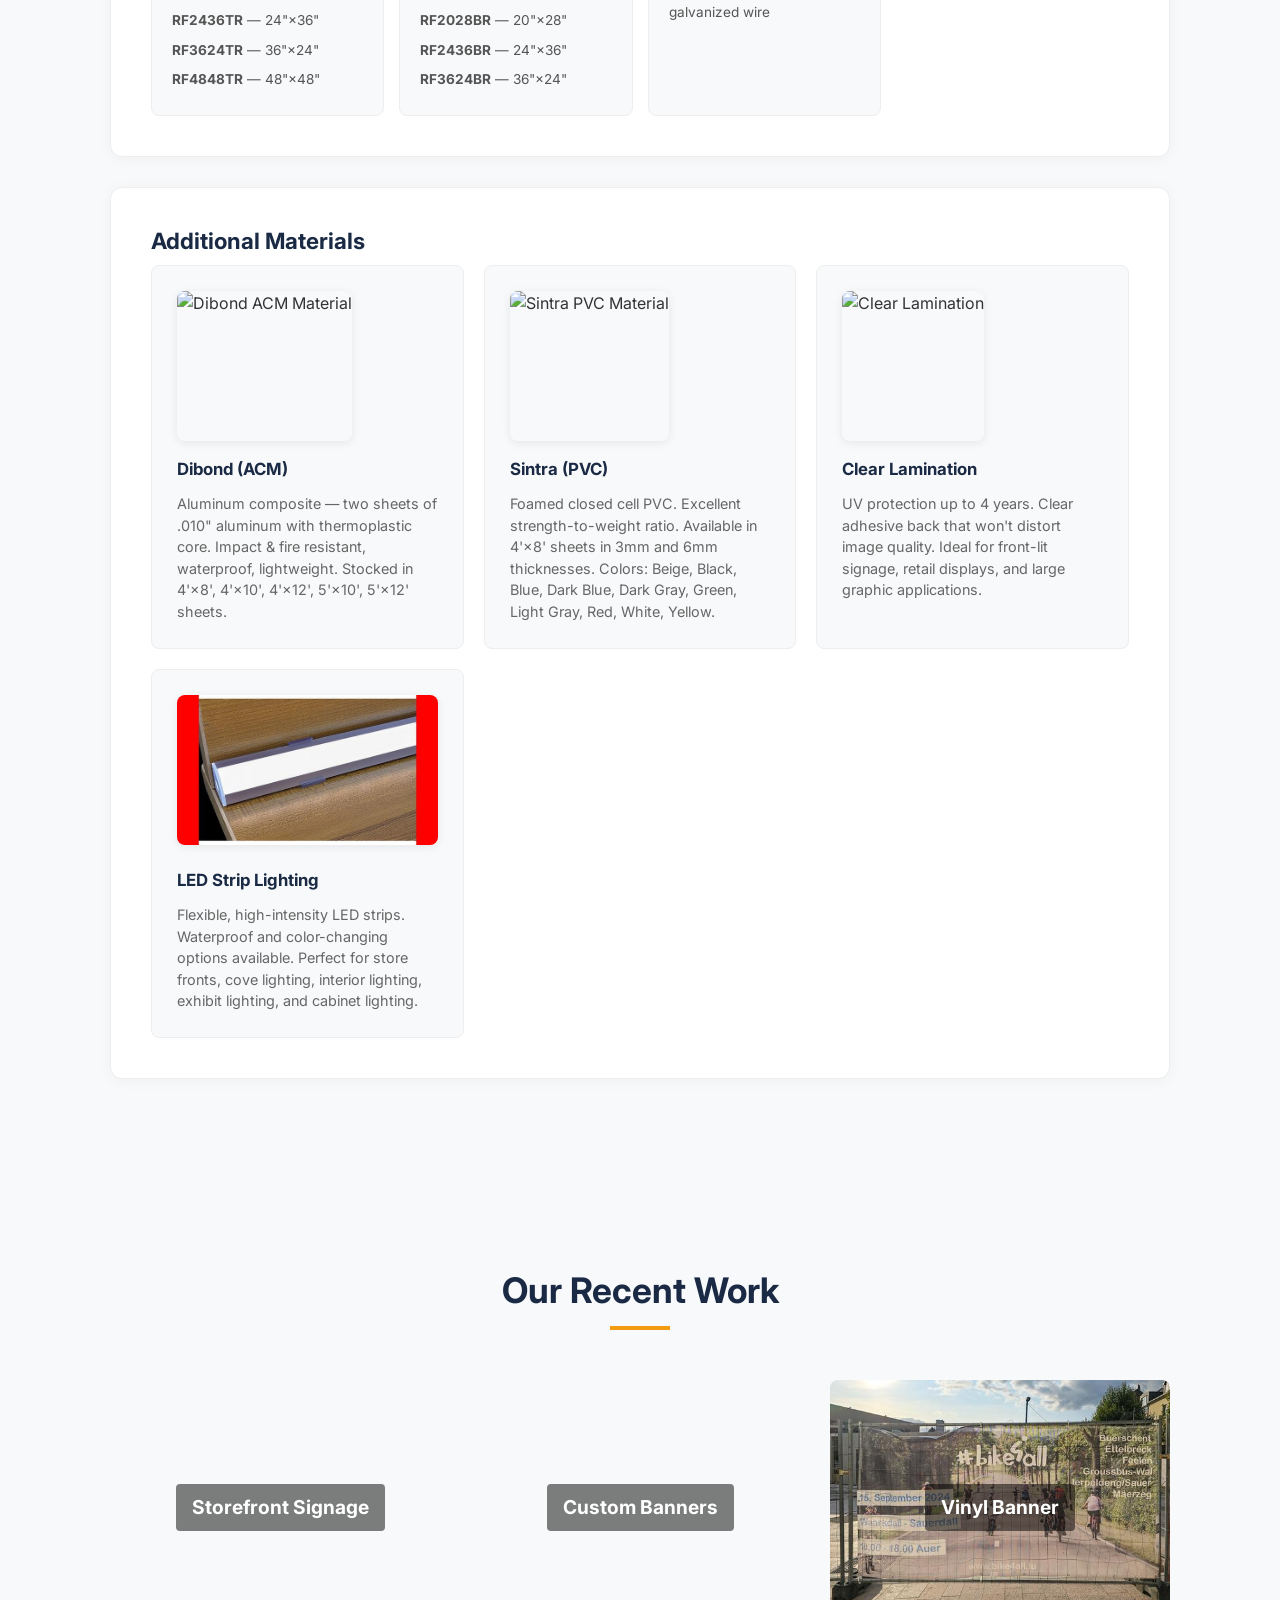
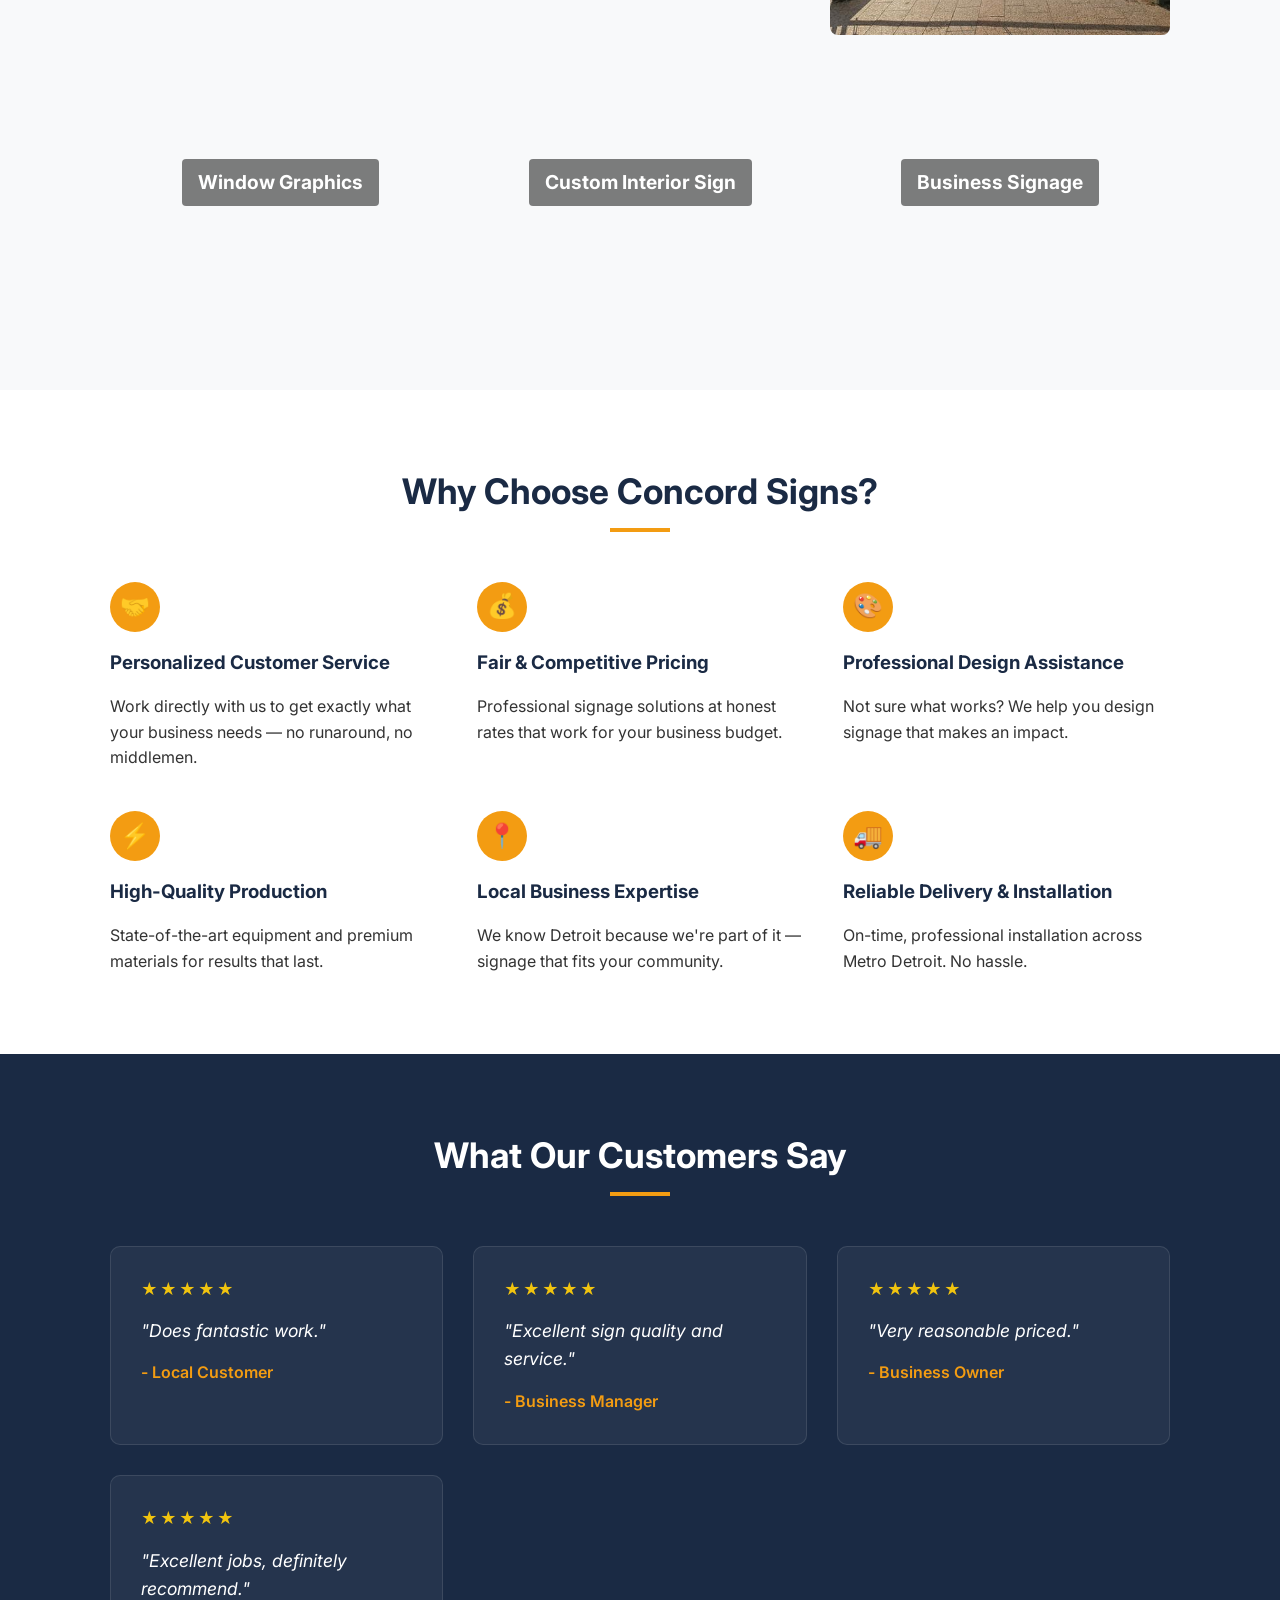
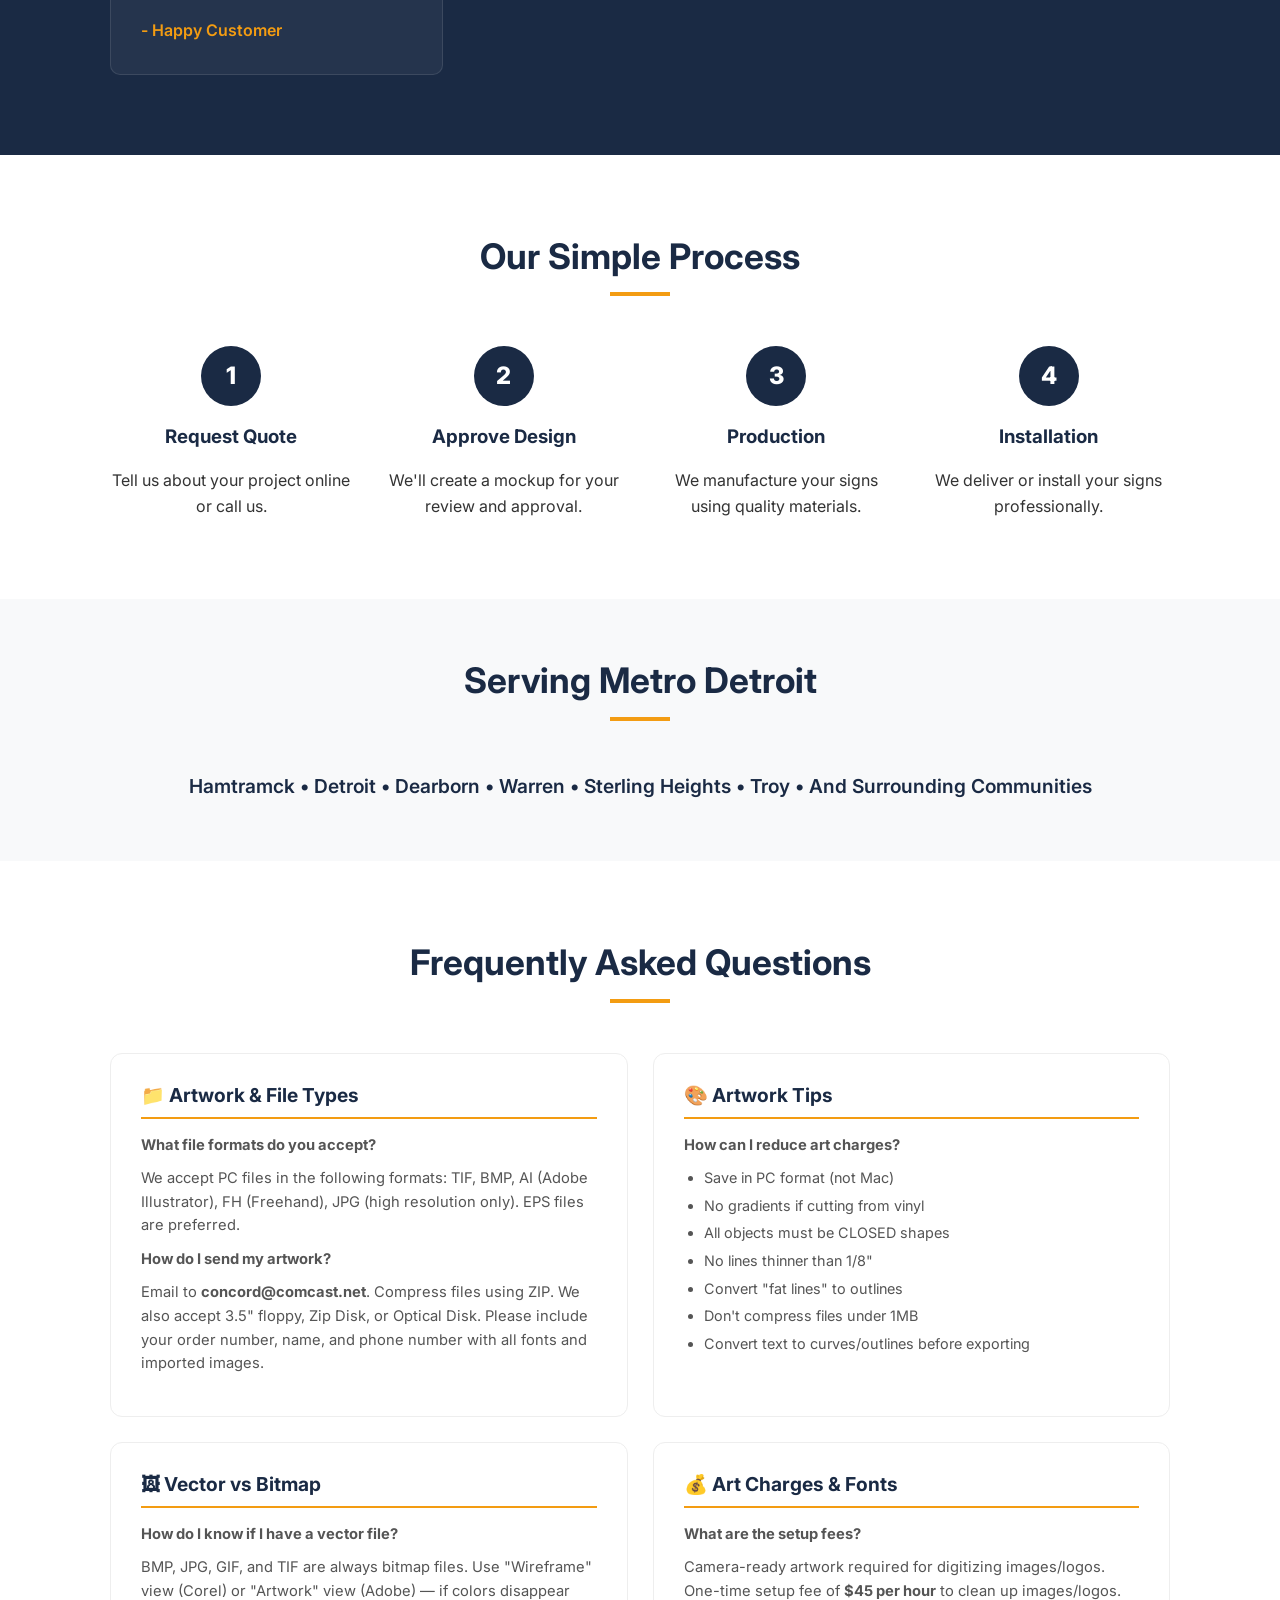
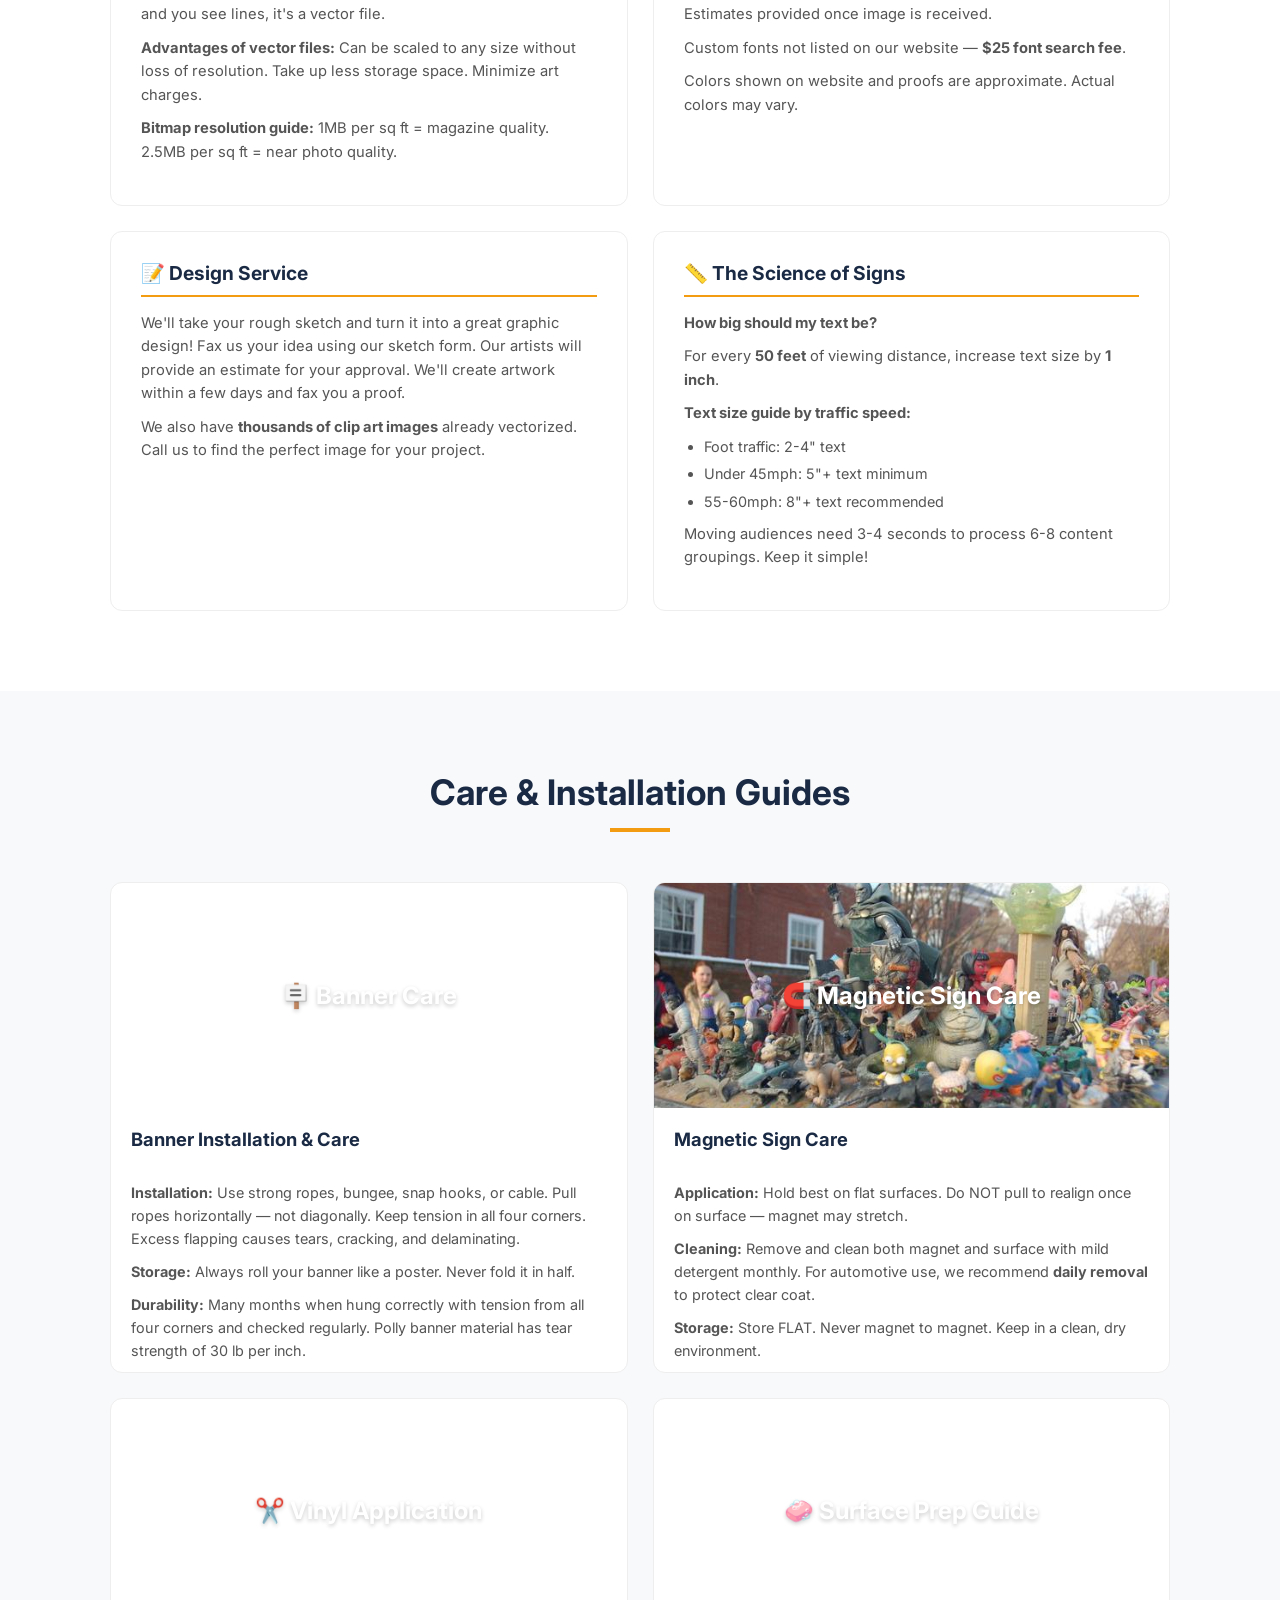
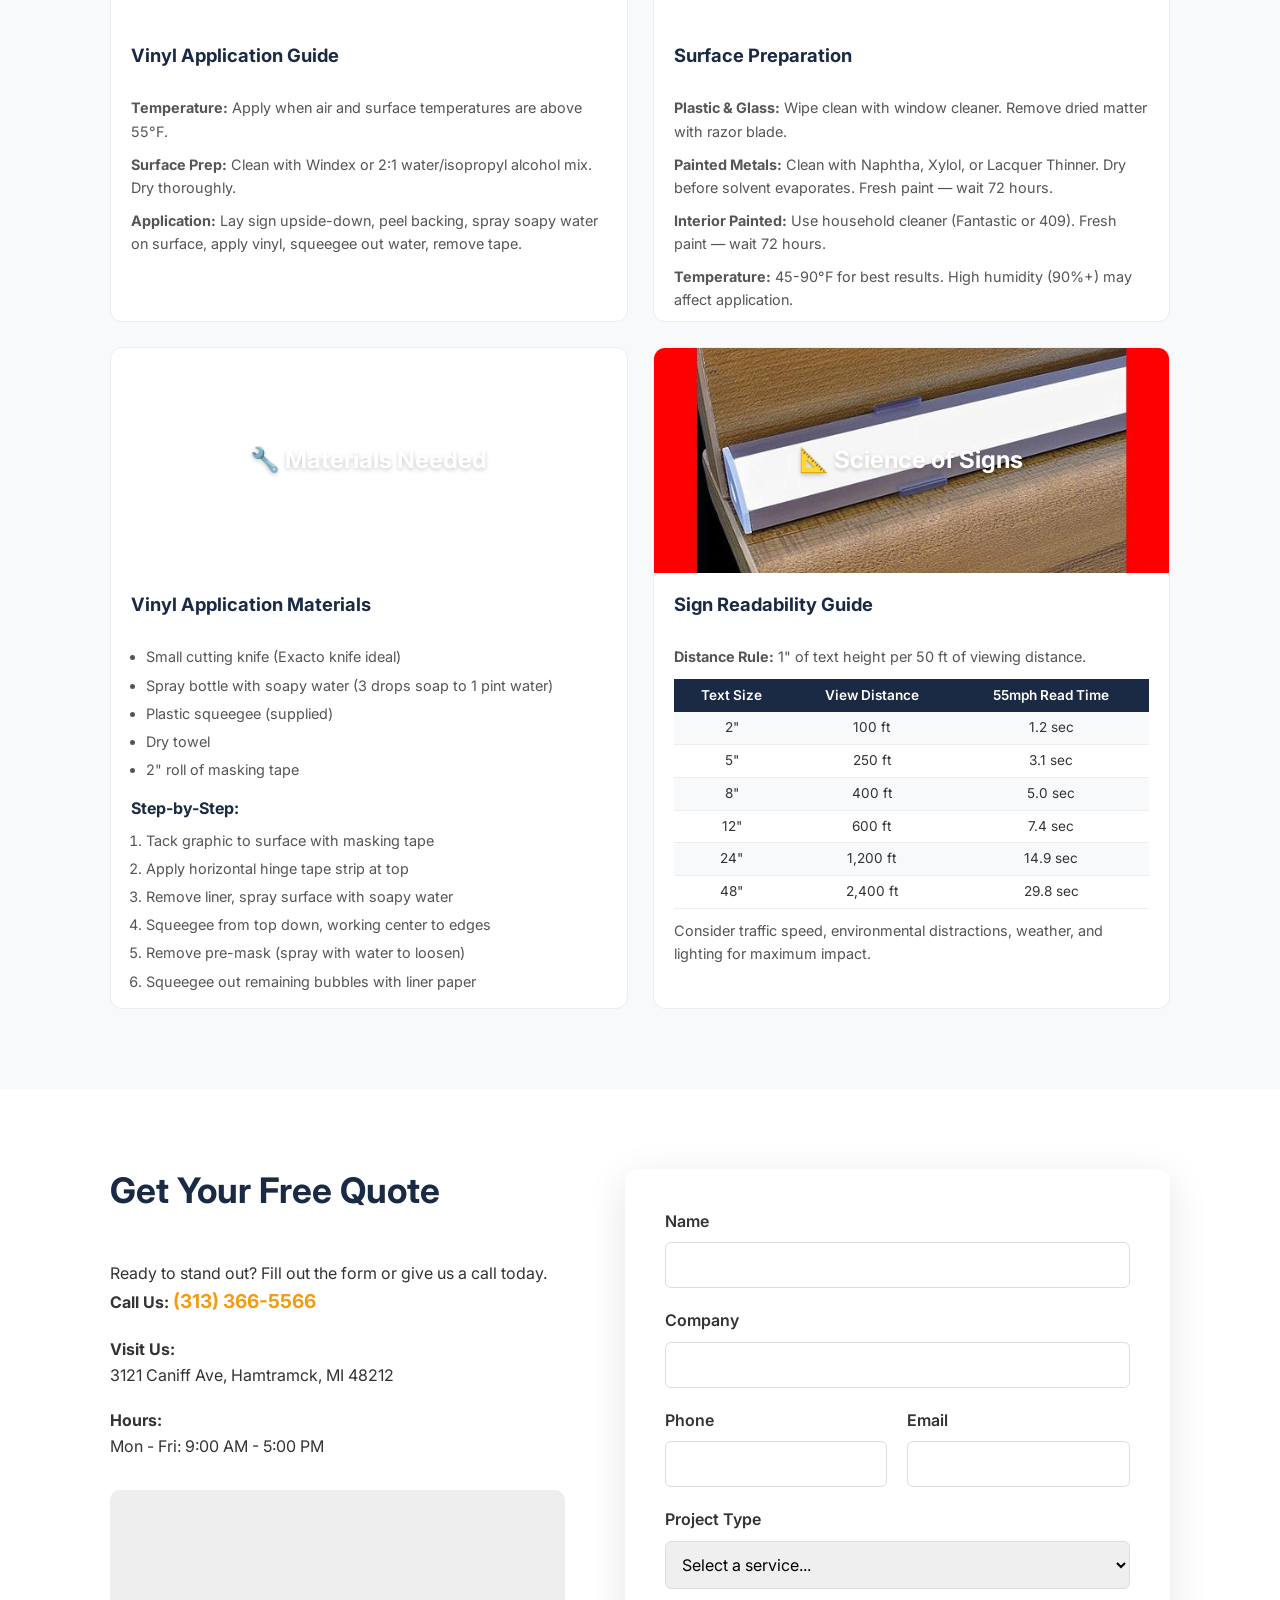
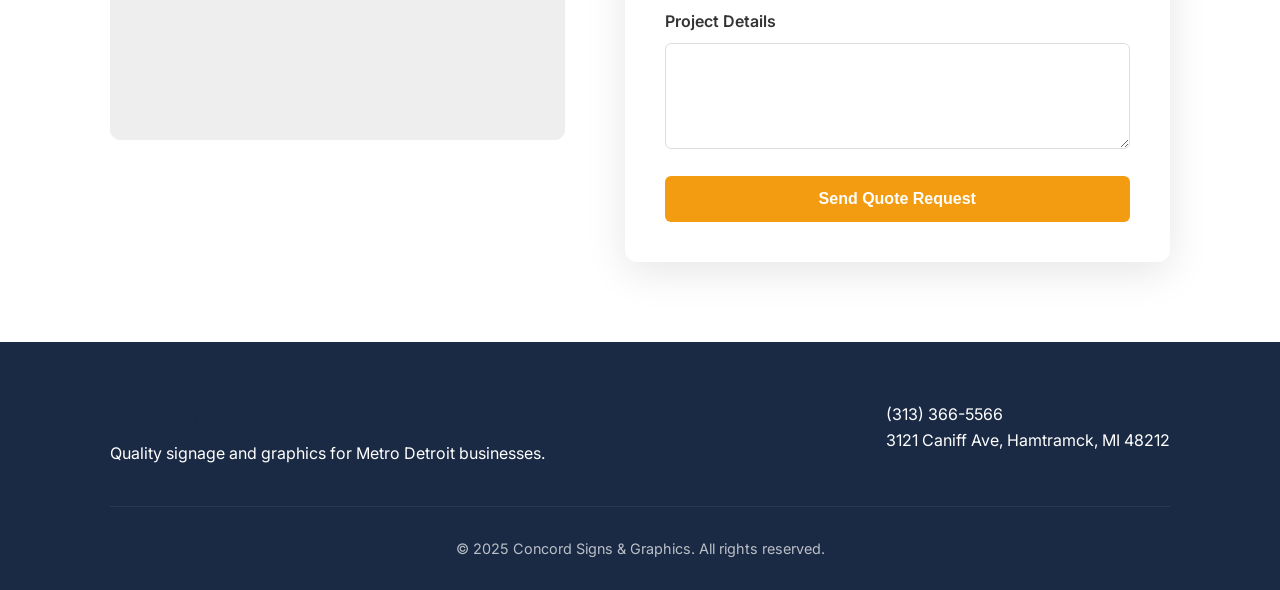
==== commit 8c9f9014: "Add visual aids for sizing charts, frames, and materials - Added 12 high-quality product images from" ====
--- a/index.html
+++ b/index.html
@@ -218,7 +218,7 @@
             <!-- Full Color Banners -->
             <div class="pricing-category pricing-with-img">
                 <div class="pricing-img-wrap">
-                    <div class="pricing-img" style="background: linear-gradient(135deg, #1a2a44, #f39c12);">
+                    <div class="pricing-img" style="background-image: url('assets/images/banner-full-color.jpg');">
                         <span>📋 Full Color Banners</span>
                     </div>
                 </div>
@@ -244,6 +244,7 @@
 
             <!-- Mesh Banners -->
             <div class="pricing-category">
+                <img src="assets/images/banner-mesh.jpg" alt="Mesh Banner" class="pricing-product-img">
                 <h3>Mesh Banners — 8oz Polyester</h3>
                 <p class="pricing-desc">Printable mesh material that allows air to blow through. Great for construction fences and sports fences. Includes design, proof, up to 6 lines, any text. Fully hemmed & grommetted.</p>
                 <div class="table-wrap">
@@ -260,6 +261,7 @@
 
             <!-- Coroplast / Corrugated Signs -->
             <div class="pricing-category">
+                <img src="assets/images/sign-coroplast.jpg" alt="Corrugated Plastic Sign" class="pricing-product-img">
                 <h3>Corrugated Plastic Signs (Coroplast) — 4mm Thick</h3>
                 <p class="pricing-desc">Lightweight, weather-resistant with durable outdoor grade vinyl lettering. Easy to mount with Velcro, holes, or foam tape. Can stay outdoors for several years.</p>
                 <div class="table-wrap">
@@ -280,6 +282,7 @@
 
             <!-- Aluminum Signs -->
             <div class="pricing-category">
+                <img src="assets/images/sign-aluminum.jpg" alt="Aluminum Sign" class="pricing-product-img">
                 <h3>Aluminum Signs — 3mm Thick</h3>
                 <p class="pricing-desc">Weatherproof, lightweight, rigid, and durable. Extra-heavy gauge aluminum with baked enamel finish and radius corners. Great for outdoor advertising, parking lots, and traffic signs.</p>
                 <div class="table-wrap">
@@ -299,6 +302,7 @@
 
             <!-- One Way Vision Window Graphics -->
             <div class="pricing-category">
+                <img src="assets/images/window-graphic.jpg" alt="One Way Vision Window Graphic" class="pricing-product-img">
                 <h3>One Way Vision Window Graphics</h3>
                 <p class="pricing-desc">Perforated vinyl laminate — 50% printable area, 50% open area. See-thru from inside, full color from outside. Durable up to 3-5 years. For exterior application only.</p>
                 <div class="table-wrap">
@@ -317,6 +321,7 @@
 
             <!-- Magnetic Signs -->
             <div class="pricing-category">
+                <img src="assets/images/magnetic-sign.jpg" alt="Magnetic Sign" class="pricing-product-img">
                 <h3>Magnetic Signs — Per Pair</h3>
                 <p class="pricing-desc">Easily applied and removed from any flat metallic surface. 0.85mm thick with 85lbs per sq ft holding power. Available in sizes up to 2 ft wide x 100 ft long.</p>
                 <div class="table-wrap">
@@ -333,6 +338,7 @@
 
             <!-- Vinyl Letters -->
             <div class="pricing-category">
+                <img src="assets/images/vinyl-lettering.jpg" alt="Vinyl Lettering" class="pricing-product-img">
                 <h3>Vinyl Lettering — Installed (Glass Only)</h3>
                 <p class="pricing-desc">Includes removing old vinyl and applying new vinyl up to 2 colors. Minimum order $40. Logos extra. Service call $70.</p>
                 <div class="table-wrap">
@@ -353,6 +359,7 @@
 
             <!-- Real Estate Frames -->
             <div class="pricing-category pricing-frames">
+                <img src="assets/images/frame-real-estate.jpg" alt="Real Estate Sign Frame" class="pricing-product-img">
                 <h3>Real Estate Sign Frames</h3>
                 <p class="pricing-desc">Constructed of 3/4" angle iron steel. Powder-coated black for durability. Great for outdoor use.</p>
                 <div class="frame-grid">
@@ -421,18 +428,22 @@
                 <h3>Additional Materials</h3>
                 <div class="materials-grid">
                     <div class="material-card">
+                        <img src="assets/images/material-dibond.jpg" alt="Dibond ACM Material" class="pricing-product-img" style="margin-bottom: 15px; min-height: 150px; object-fit: cover;">
                         <h4>Dibond (ACM)</h4>
                         <p>Aluminum composite — two sheets of .010" aluminum with thermoplastic core. Impact & fire resistant, waterproof, lightweight. Stocked in 4'×8', 4'×10', 4'×12', 5'×10', 5'×12' sheets.</p>
                     </div>
                     <div class="material-card">
+                        <img src="assets/images/material-sintra.jpg" alt="Sintra PVC Material" class="pricing-product-img" style="margin-bottom: 15px; min-height: 150px; object-fit: cover;">
                         <h4>Sintra (PVC)</h4>
                         <p>Foamed closed cell PVC. Excellent strength-to-weight ratio. Available in 4'×8' sheets in 3mm and 6mm thicknesses. Colors: Beige, Black, Blue, Dark Blue, Dark Gray, Green, Light Gray, Red, White, Yellow.</p>
                     </div>
                     <div class="material-card">
+                        <img src="assets/images/material-lamination.jpg" alt="Clear Lamination" class="pricing-product-img" style="margin-bottom: 15px; min-height: 150px; object-fit: cover;">
                         <h4>Clear Lamination</h4>
                         <p>UV protection up to 4 years. Clear adhesive back that won't distort image quality. Ideal for front-lit signage, retail displays, and large graphic applications.</p>
                     </div>
                     <div class="material-card">
+                        <img src="assets/images/led-lighting.jpg" alt="LED Strip Lighting" class="pricing-product-img" style="margin-bottom: 15px; min-height: 150px; object-fit: cover;">
                         <h4>LED Strip Lighting</h4>
                         <p>Flexible, high-intensity LED strips. Waterproof and color-changing options available. Perfect for store fronts, cove lighting, interior lighting, exhibit lighting, and cabinet lighting.</p>
                     </div>
@@ -447,33 +458,33 @@
             <h2 class="section-title">Our Recent Work</h2>
             <div class="portfolio-grid">
                 <div class="portfolio-item">
-                    <div class="placeholder-img" style="background: linear-gradient(135deg, #1a2a44 0%, #2c3e50 100%);">
-                        <span>Storefront Signage</span>
+                    <div class="placeholder-img" style="background-image: url('assets/images/banner-full-color.jpg'); background-size: cover; background-position: center;">
+                        <span style="background: rgba(0,0,0,0.5); padding: 8px 16px; border-radius: 4px;">Storefront Signage</span>
                     </div>
                 </div>
                 <div class="portfolio-item">
-                    <div class="placeholder-img" style="background: linear-gradient(135deg, #2c3e50 0%, #34495e 100%);">
-                        <span>Custom Banners</span>
+                    <div class="placeholder-img" style="background-image: url('assets/images/sign-coroplast.jpg'); background-size: cover; background-position: center;">
+                        <span style="background: rgba(0,0,0,0.5); padding: 8px 16px; border-radius: 4px;">Custom Banners</span>
                     </div>
                 </div>
                 <div class="portfolio-item">
-                    <div class="placeholder-img" style="background: linear-gradient(135deg, #34495e 0%, #1a2a44 100%);">
-                        <span>Vinyl Banner</span>
+                    <div class="placeholder-img" style="background-image: url('assets/images/banner-mesh.jpg'); background-size: cover; background-position: center;">
+                        <span style="background: rgba(0,0,0,0.5); padding: 8px 16px; border-radius: 4px;">Vinyl Banner</span>
                     </div>
                 </div>
                 <div class="portfolio-item">
-                    <div class="placeholder-img" style="background: linear-gradient(135deg, #1a2a44 0%, #3498db 100%);">
-                        <span>Window Graphics</span>
+                    <div class="placeholder-img" style="background-image: url('assets/images/window-graphic.jpg'); background-size: cover; background-position: center;">
+                        <span style="background: rgba(0,0,0,0.5); padding: 8px 16px; border-radius: 4px;">Window Graphics</span>
                     </div>
                 </div>
                 <div class="portfolio-item">
-                    <div class="placeholder-img" style="background: linear-gradient(135deg, #3498db 0%, #2c3e50 100%);">
-                        <span>Custom Interior Sign</span>
+                    <div class="placeholder-img" style="background-image: url('assets/images/sign-aluminum.jpg'); background-size: cover; background-position: center;">
+                        <span style="background: rgba(0,0,0,0.5); padding: 8px 16px; border-radius: 4px;">Custom Interior Sign</span>
                     </div>
                 </div>
                 <div class="portfolio-item">
-                    <div class="placeholder-img" style="background: linear-gradient(135deg, #2c3e50 0%, #1a2a44 100%);">
-                        <span>Business Signage</span>
+                    <div class="placeholder-img" style="background-image: url('assets/images/frame-real-estate.jpg'); background-size: cover; background-position: center;">
+                        <span style="background: rgba(0,0,0,0.5); padding: 8px 16px; border-radius: 4px;">Business Signage</span>
                     </div>
                 </div>
             </div>
@@ -658,7 +669,7 @@
 
             <div class="care-grid">
                 <div class="care-card">
-                    <div class="care-card-img" style="background: linear-gradient(135deg, #1a2a44, #3498db);">
+                    <div class="care-card-img" style="background-image: url('assets/images/banner-full-color.jpg'); background-size: cover; background-position: center;">
                         <span>🪧 Banner Care</span>
                     </div>
                     <h3>Banner Installation & Care</h3>
@@ -668,7 +679,7 @@
                 </div>
 
                 <div class="care-card">
-                    <div class="care-card-img" style="background: linear-gradient(135deg, #2c3e50, #e67e22);">
+                    <div class="care-card-img" style="background-image: url('assets/images/magnetic-sign.jpg'); background-size: cover; background-position: center;">
                         <span>🧲 Magnetic Sign Care</span>
                     </div>
                     <h3>Magnetic Sign Care</h3>
@@ -678,7 +689,7 @@
                 </div>
 
                 <div class="care-card">
-                    <div class="care-card-img" style="background: linear-gradient(135deg, #34495e, #27ae60);">
+                    <div class="care-card-img" style="background-image: url('assets/images/vinyl-lettering.jpg'); background-size: cover; background-position: center;">
                         <span>✂️ Vinyl Application</span>
                     </div>
                     <h3>Vinyl Application Guide</h3>
@@ -688,7 +699,7 @@
                 </div>
 
                 <div class="care-card">
-                    <div class="care-card-img" style="background: linear-gradient(135deg, #1a2a44, #e74c3c);">
+                    <div class="care-card-img" style="background-image: url('assets/images/sign-aluminum.jpg'); background-size: cover; background-position: center;">
                         <span>🧼 Surface Prep Guide</span>
                     </div>
                     <h3>Surface Preparation</h3>
@@ -699,7 +710,7 @@
                 </div>
 
                 <div class="care-card">
-                    <div class="care-card-img" style="background: linear-gradient(135deg, #2c3e50, #8e44ad);">
+                    <div class="care-card-img" style="background-image: url('assets/images/material-lamination.jpg'); background-size: cover; background-position: center;">
                         <span>🔧 Materials Needed</span>
                     </div>
                     <h3>Vinyl Application Materials</h3>
@@ -722,7 +733,7 @@
                 </div>
 
                 <div class="care-card">
-                    <div class="care-card-img" style="background: linear-gradient(135deg, #34495e, #f39c12);">
+                    <div class="care-card-img" style="background-image: url('assets/images/led-lighting.jpg'); background-size: cover; background-position: center;">
                         <span>📐 Science of Signs</span>
                     </div>
                     <h3>Sign Readability Guide</h3>
--- a/styles.css
+++ b/styles.css
@@ -417,6 +417,70 @@
     margin-bottom: 30px;
     box-shadow: 0 2px 15px rgba(0,0,0,0.04);
     border: 1px solid var(--border-color);
+}
+
+/* Pricing with image layout */
+.pricing-with-img {
+    display: grid;
+    grid-template-columns: 1fr 2fr;
+    gap: 30px;
+    align-items: start;
+}
+
+.pricing-img-wrap {
+    position: sticky;
+    top: 100px;
+}
+
+.pricing-img {
+    width: 100%;
+    aspect-ratio: 4/3;
+    border-radius: 10px;
+    overflow: hidden;
+    display: flex;
+    align-items: center;
+    justify-content: center;
+    color: var(--white);
+    font-weight: 700;
+    font-size: 1.1rem;
+    text-align: center;
+    padding: 20px;
+    background-size: cover;
+    background-position: center;
+}
+
+.pricing-img img {
+    width: 100%;
+    height: 100%;
+    object-fit: cover;
+    border-radius: 10px;
+}
+
+.pricing-img span {
+    position: absolute;
+    background: rgba(0,0,0,0.6);
+    padding: 8px 16px;
+    border-radius: 6px;
+    text-shadow: 0 1px 3px rgba(0,0,0,0.3);
+}
+
+/* Product image inline with pricing */
+.pricing-product-img {
+    width: 100%;
+    aspect-ratio: 16/9;
+    object-fit: cover;
+    border-radius: 8px;
+    margin-bottom: 20px;
+    box-shadow: 0 2px 10px rgba(0,0,0,0.08);
+}
+
+@media (max-width: 768px) {
+    .pricing-with-img {
+        grid-template-columns: 1fr;
+    }
+    .pricing-img-wrap {
+        position: static;
+    }
 }
 
 .pricing-category h3 {
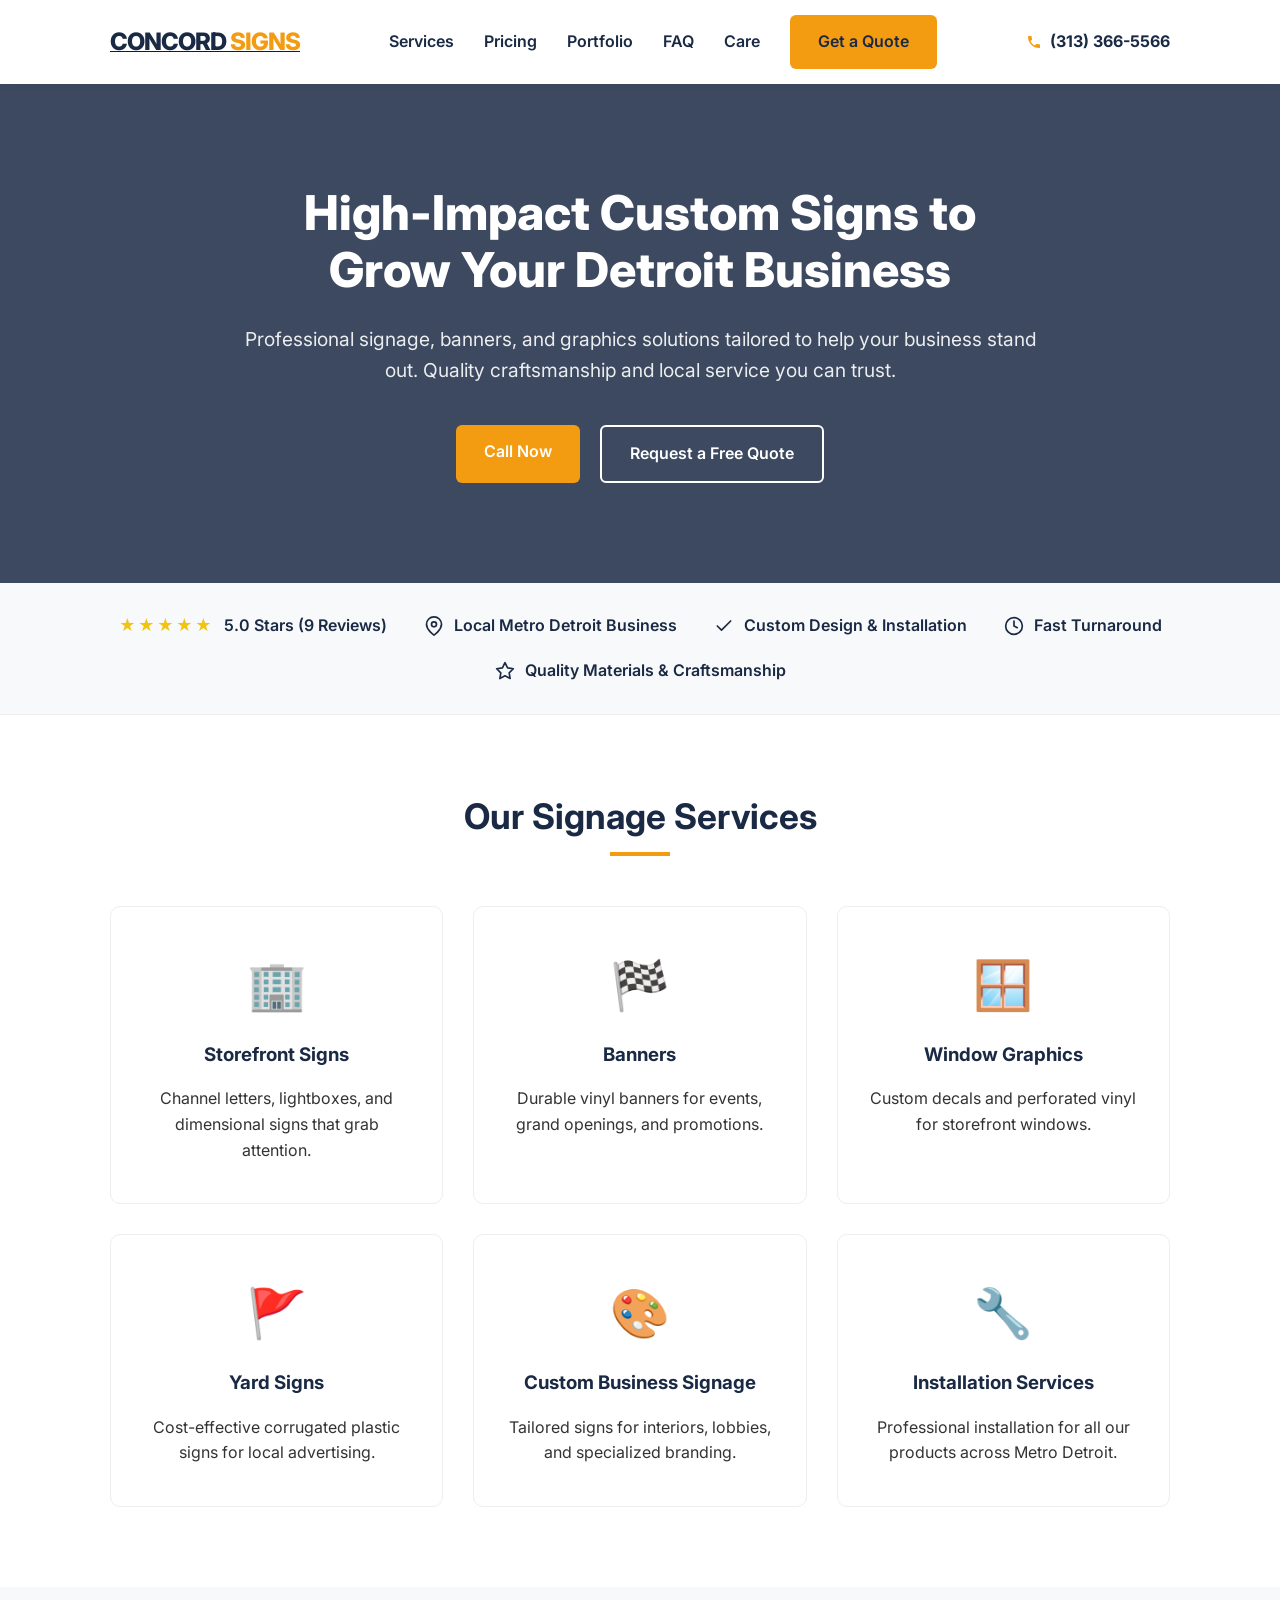
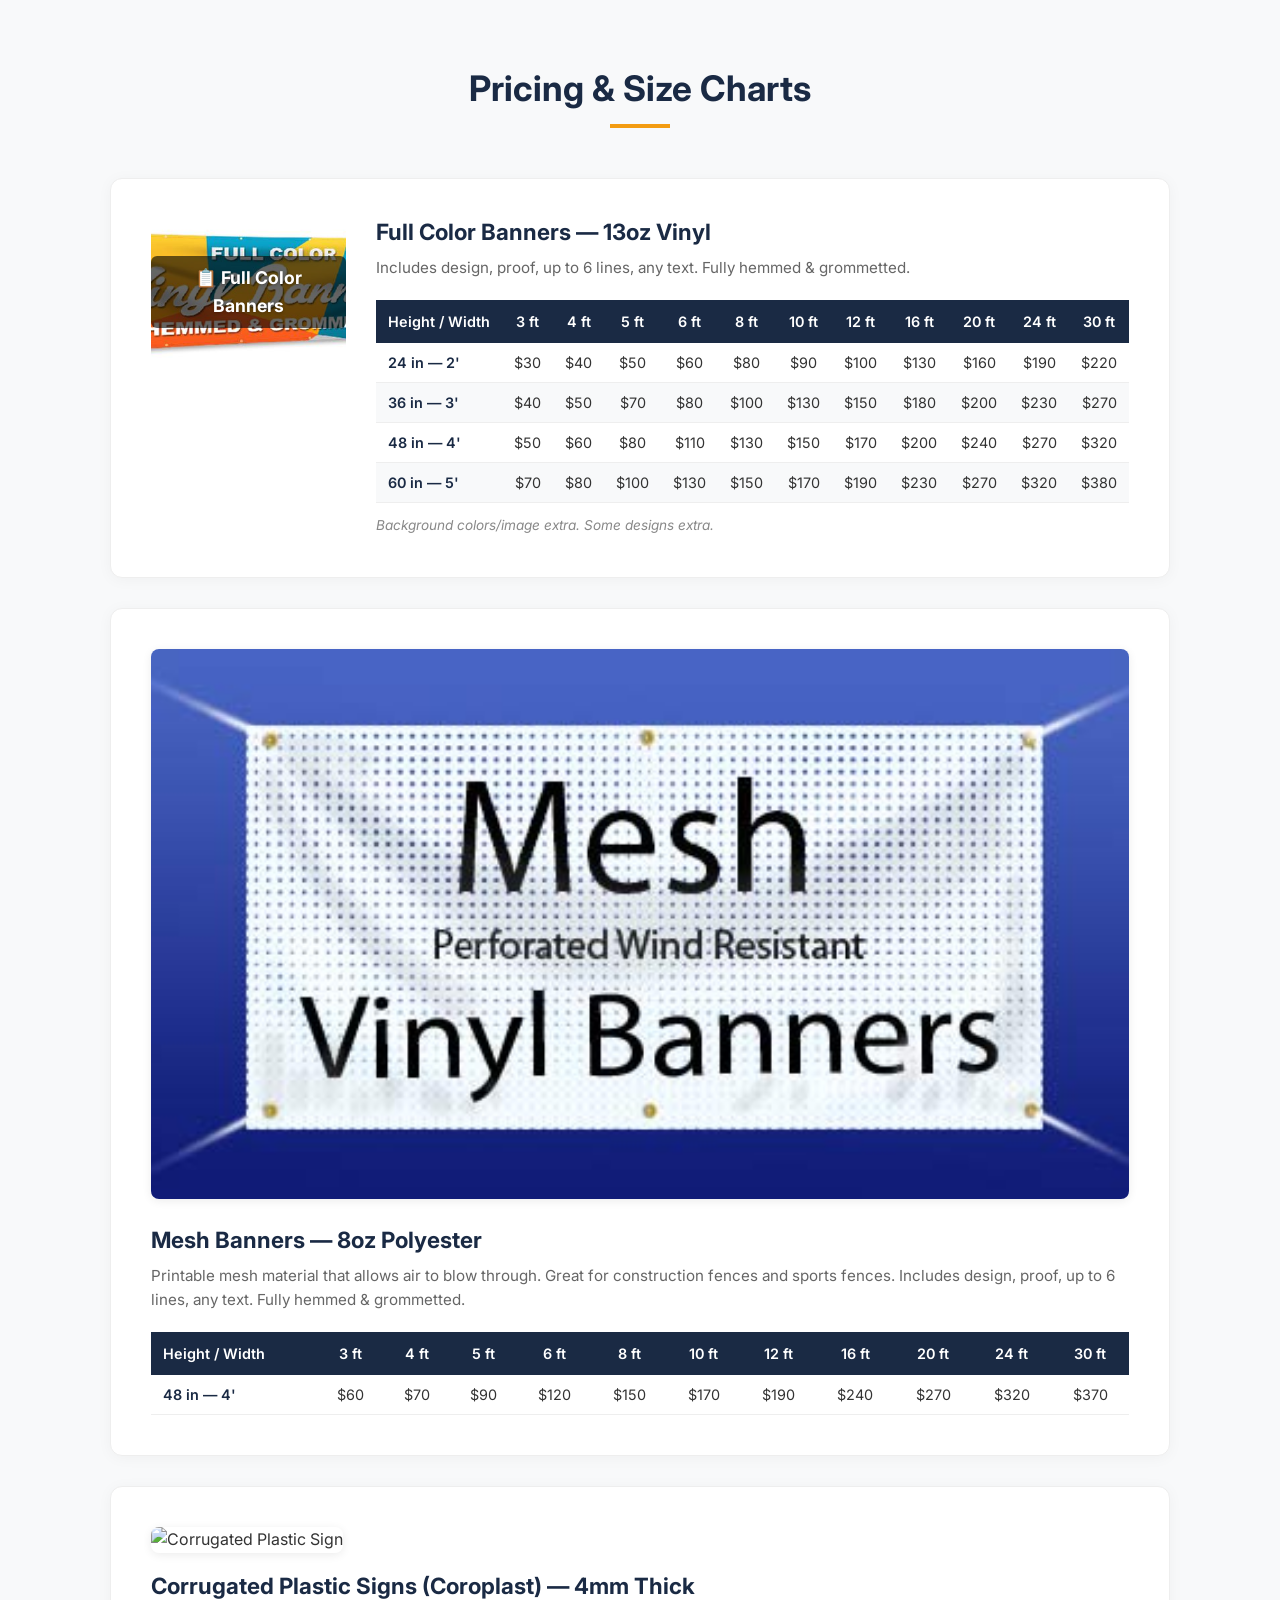
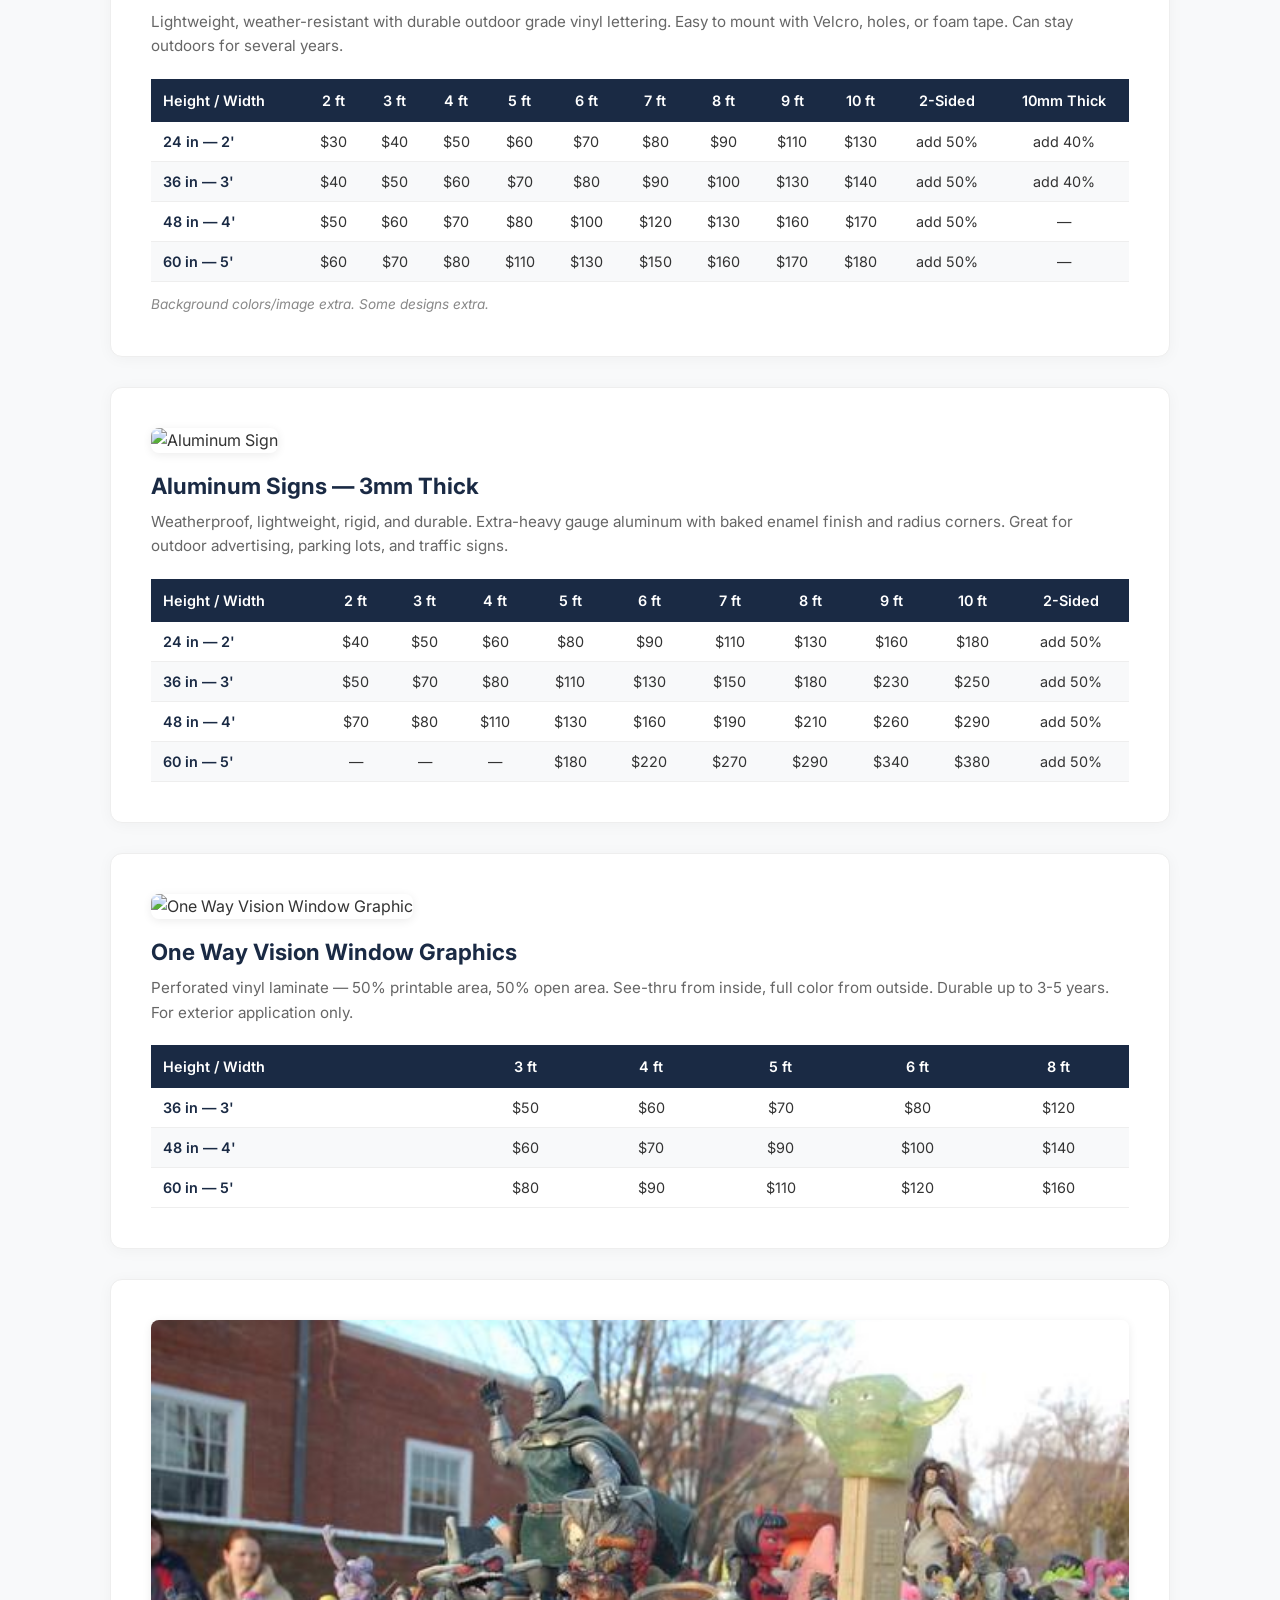
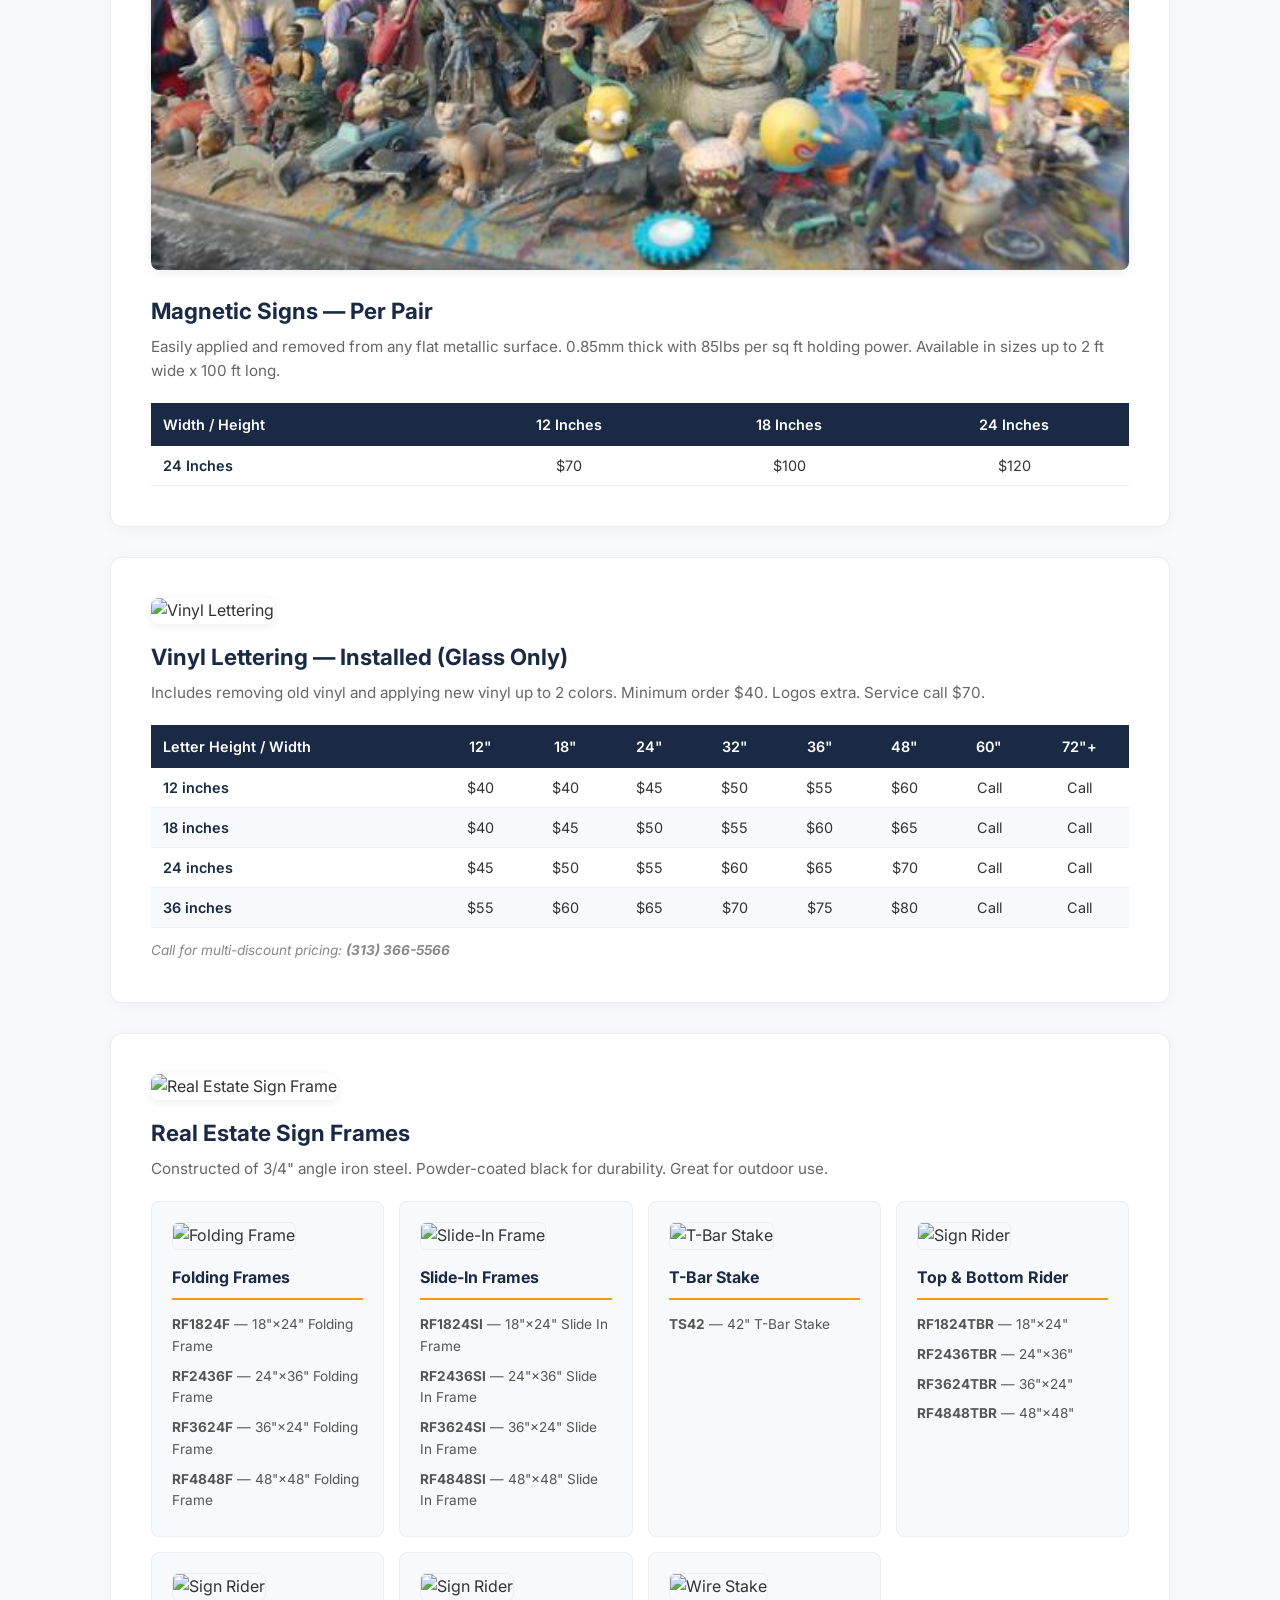
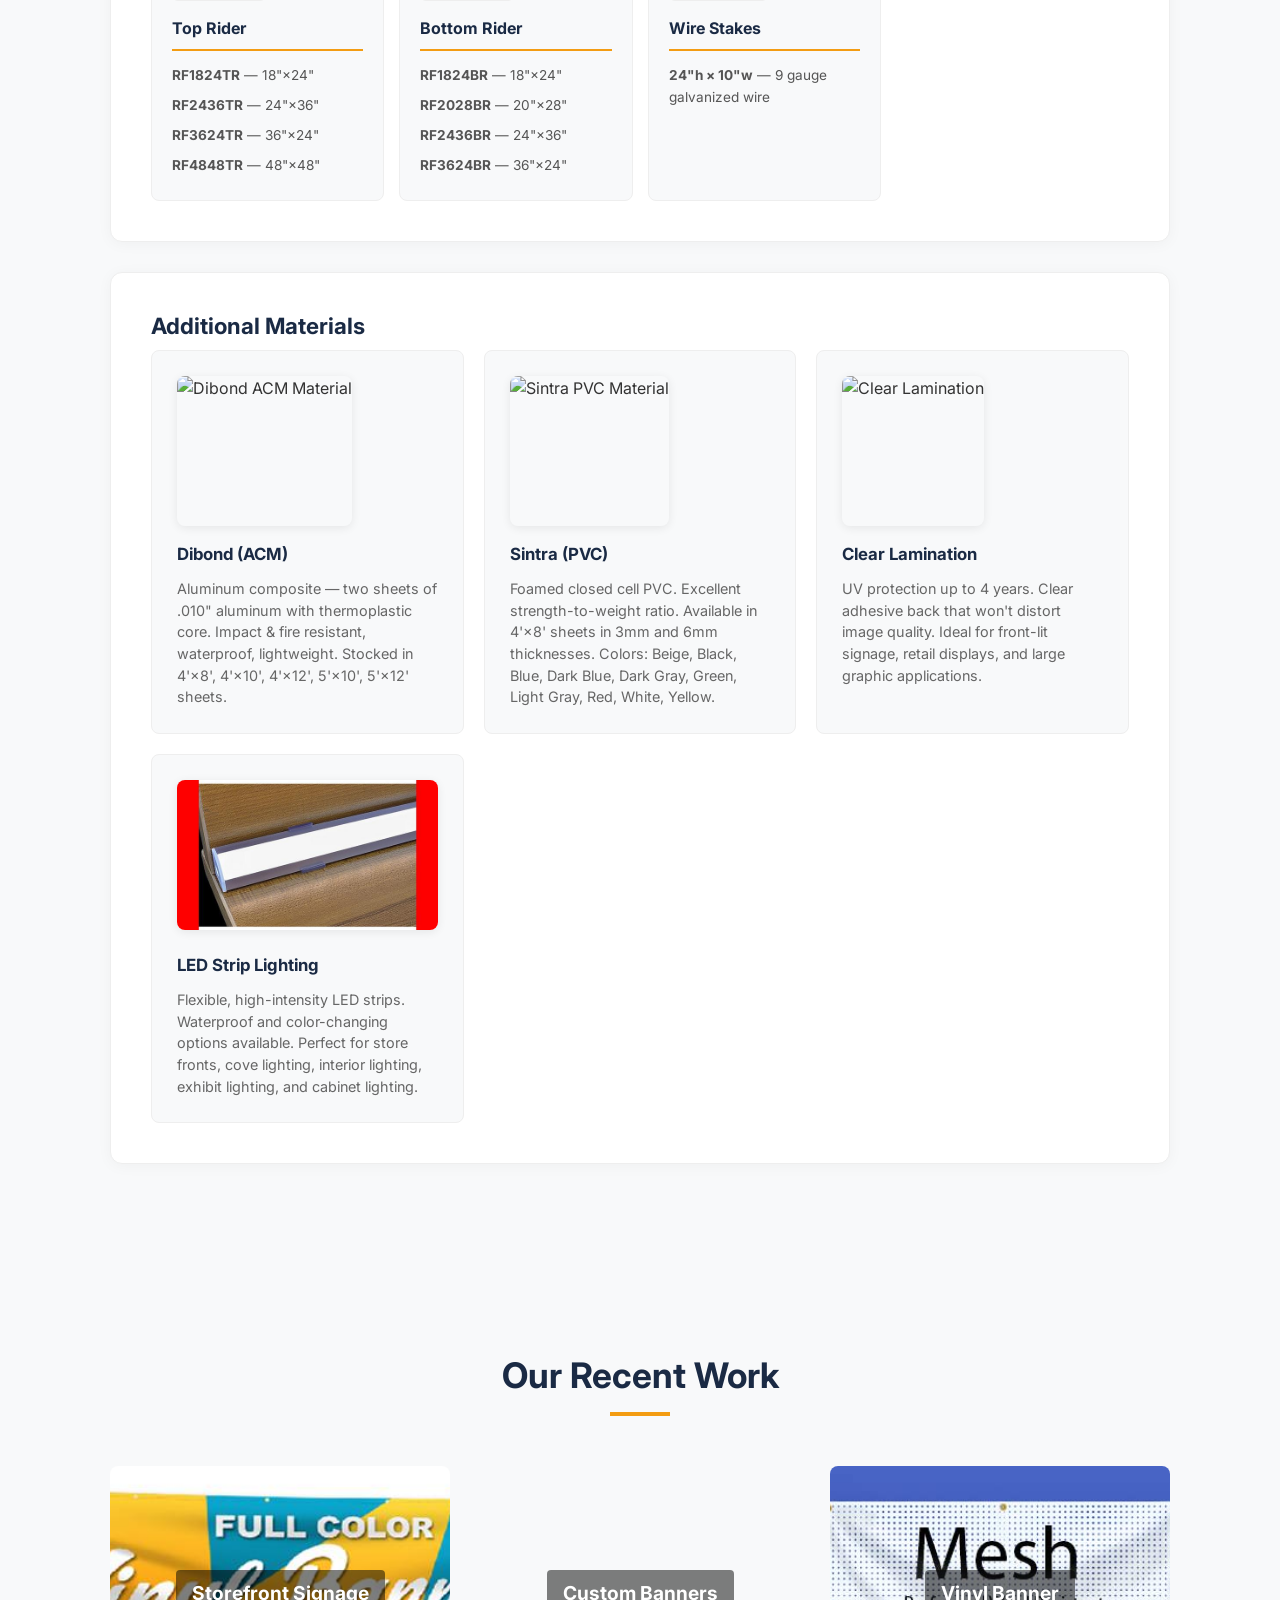
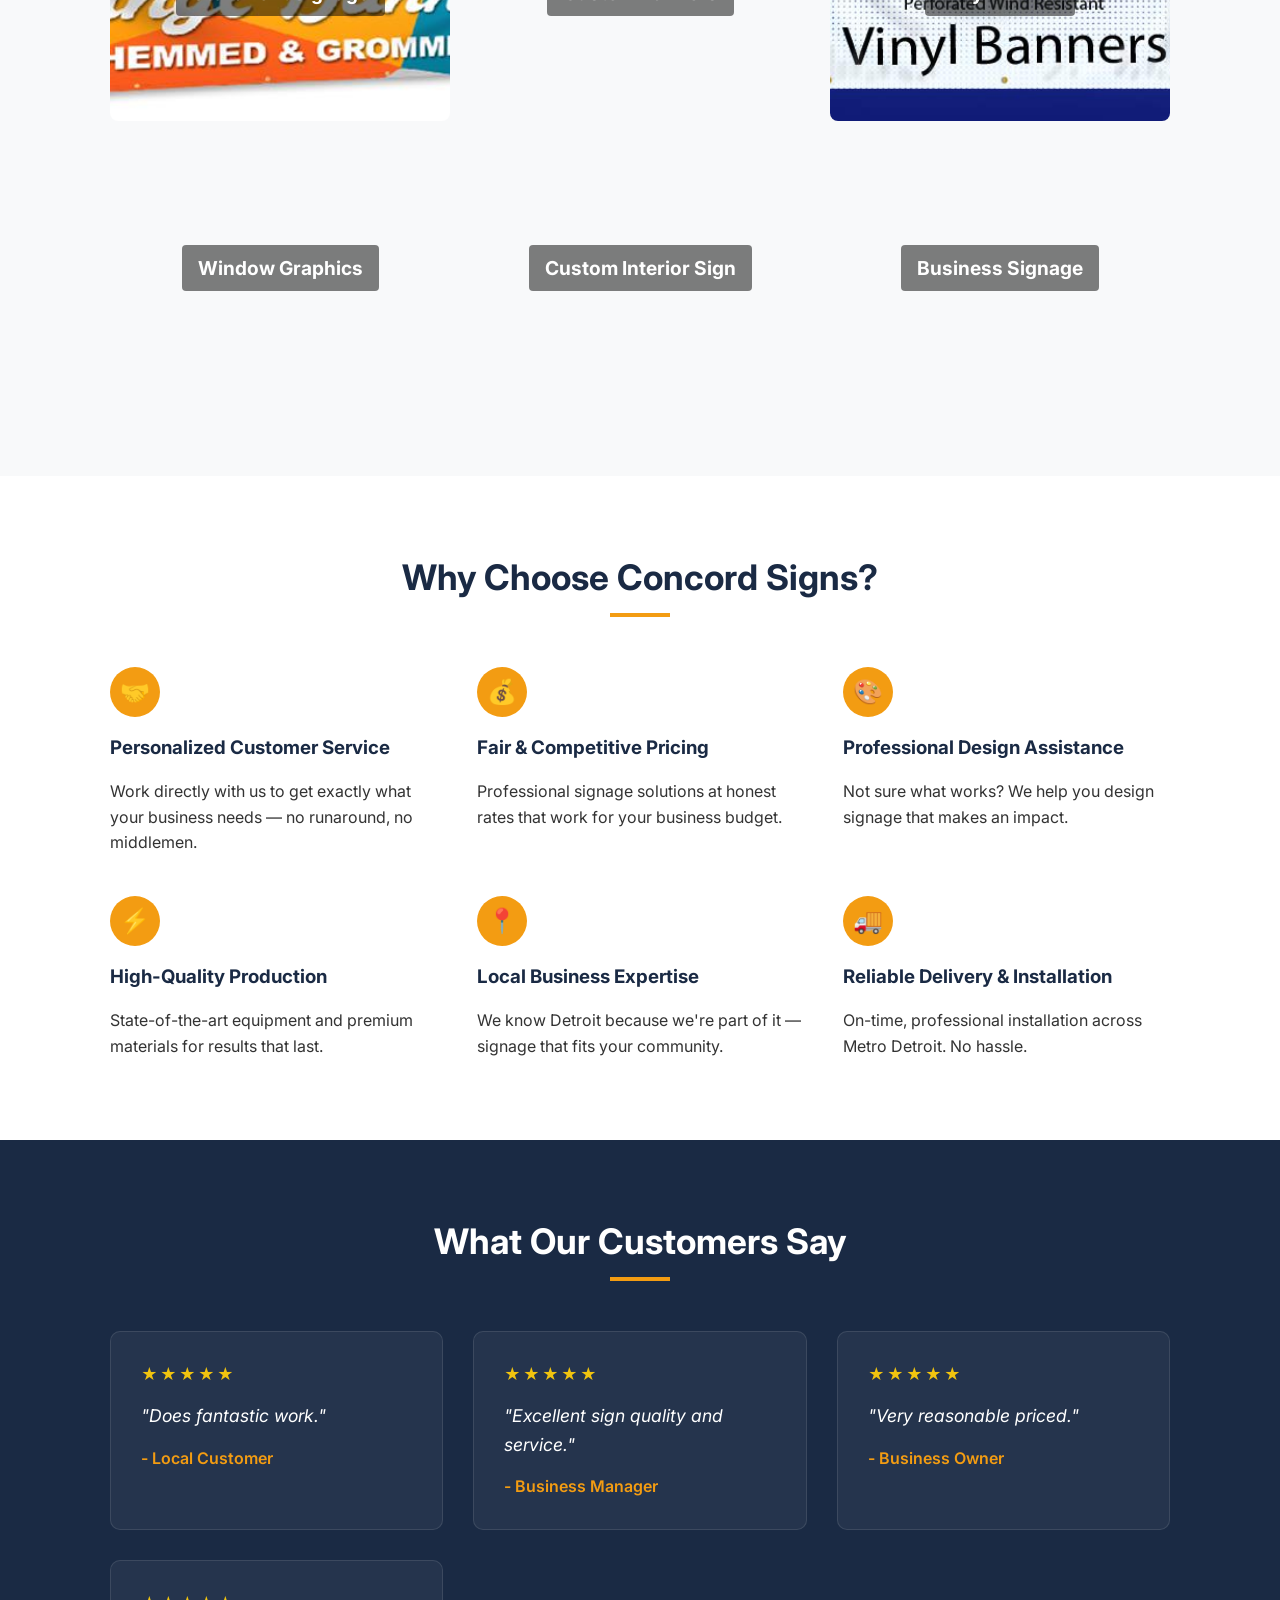
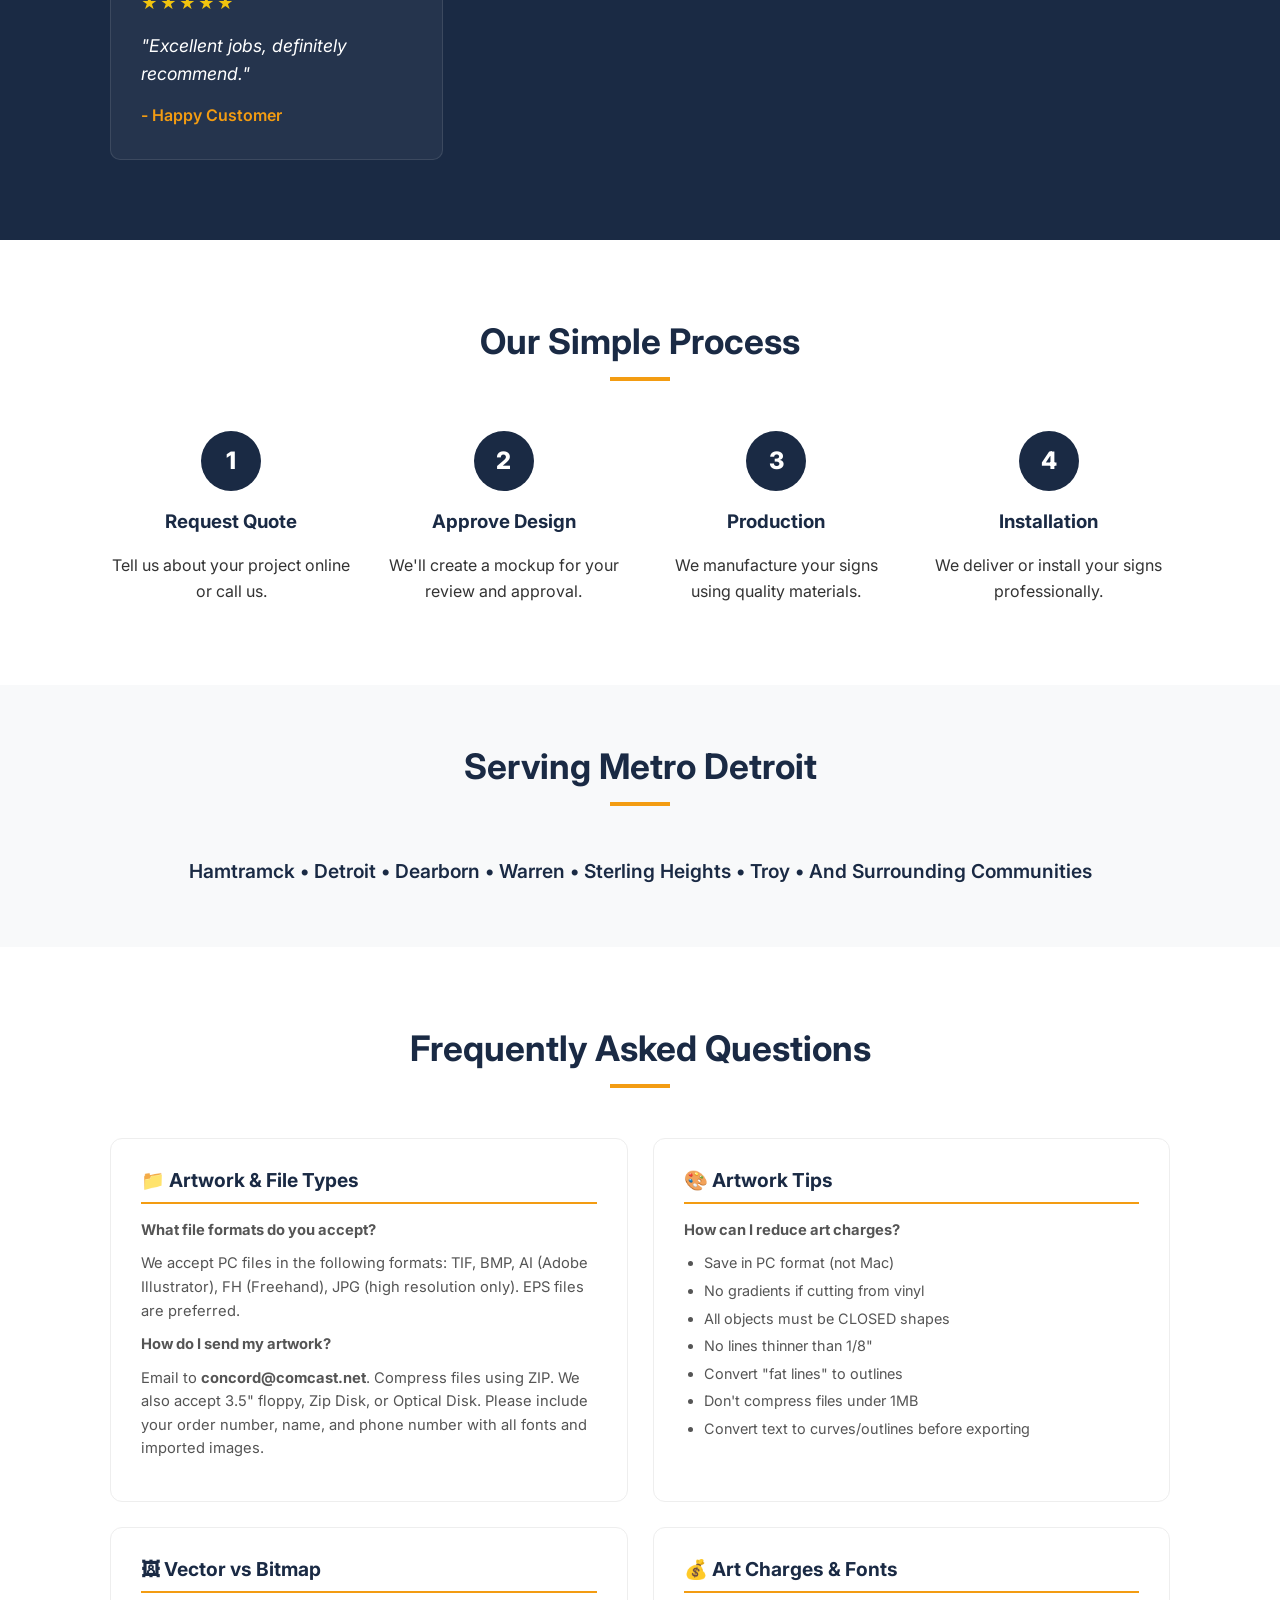
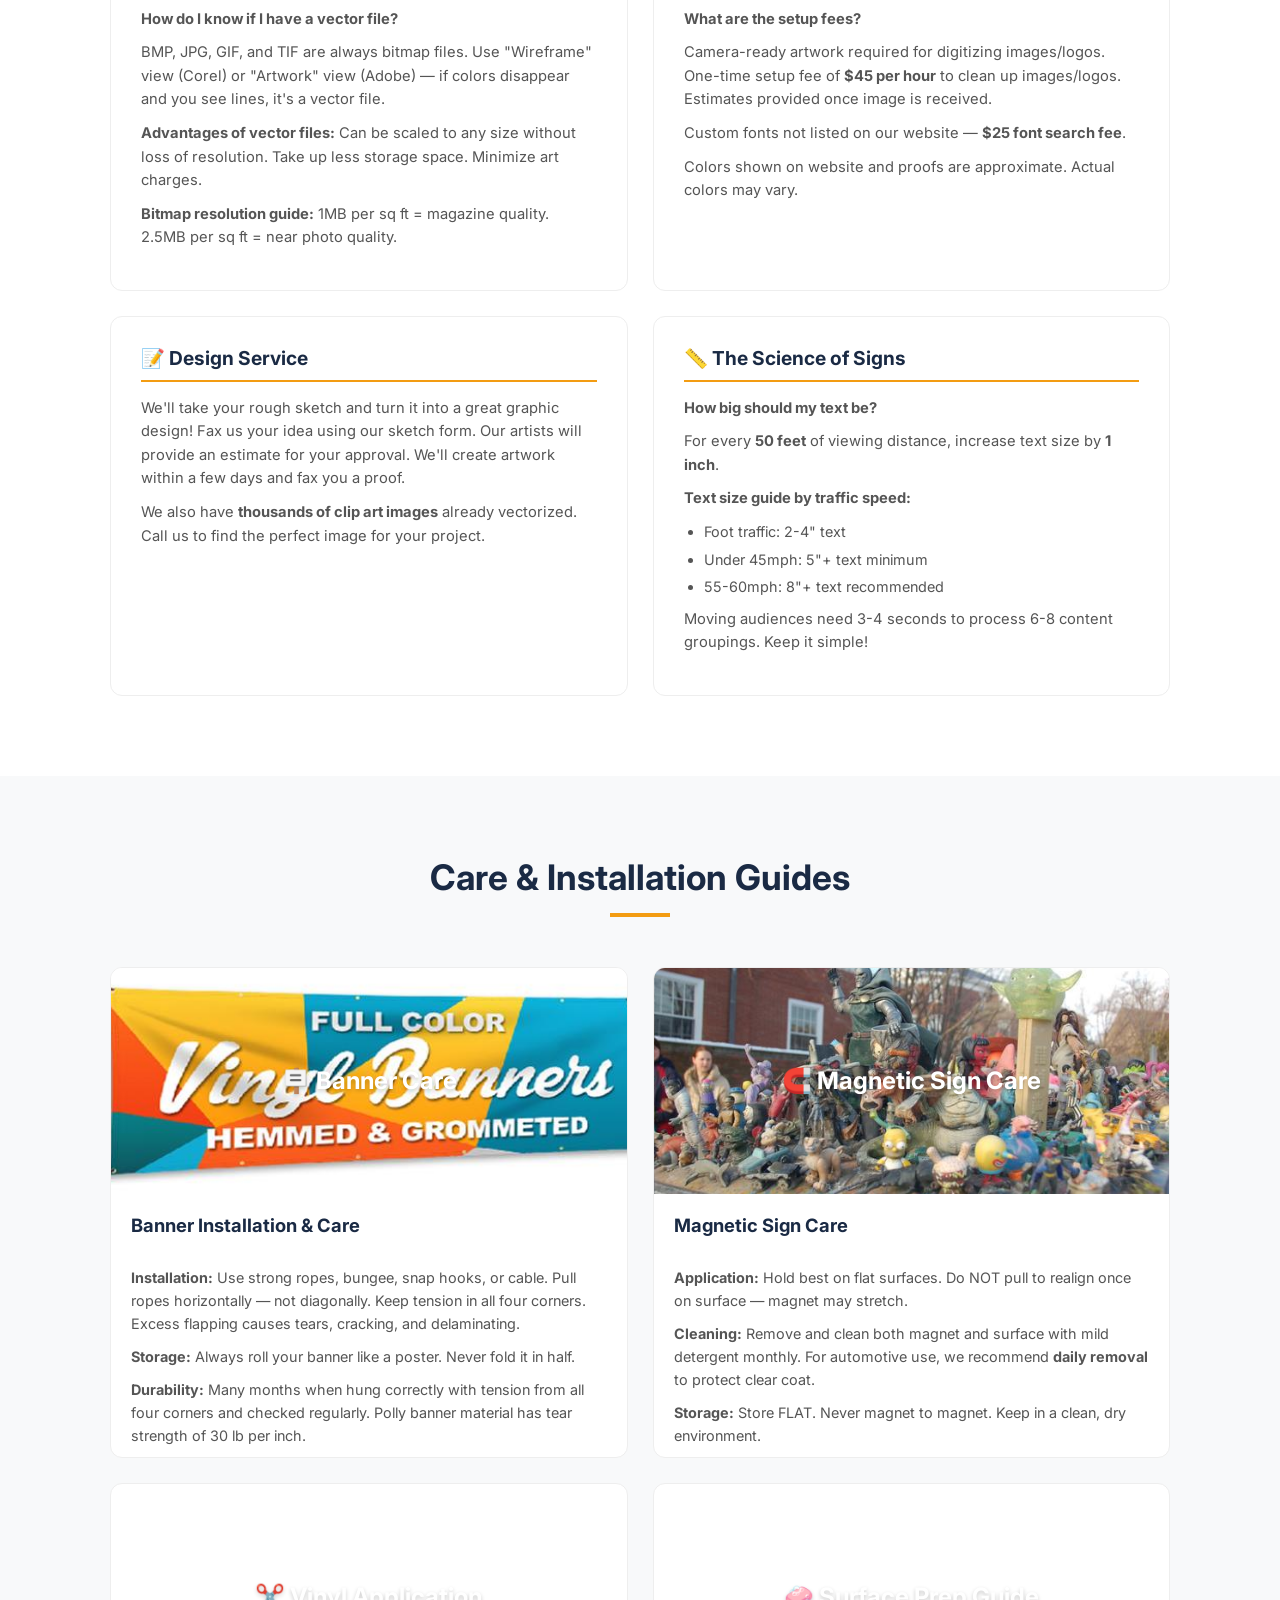
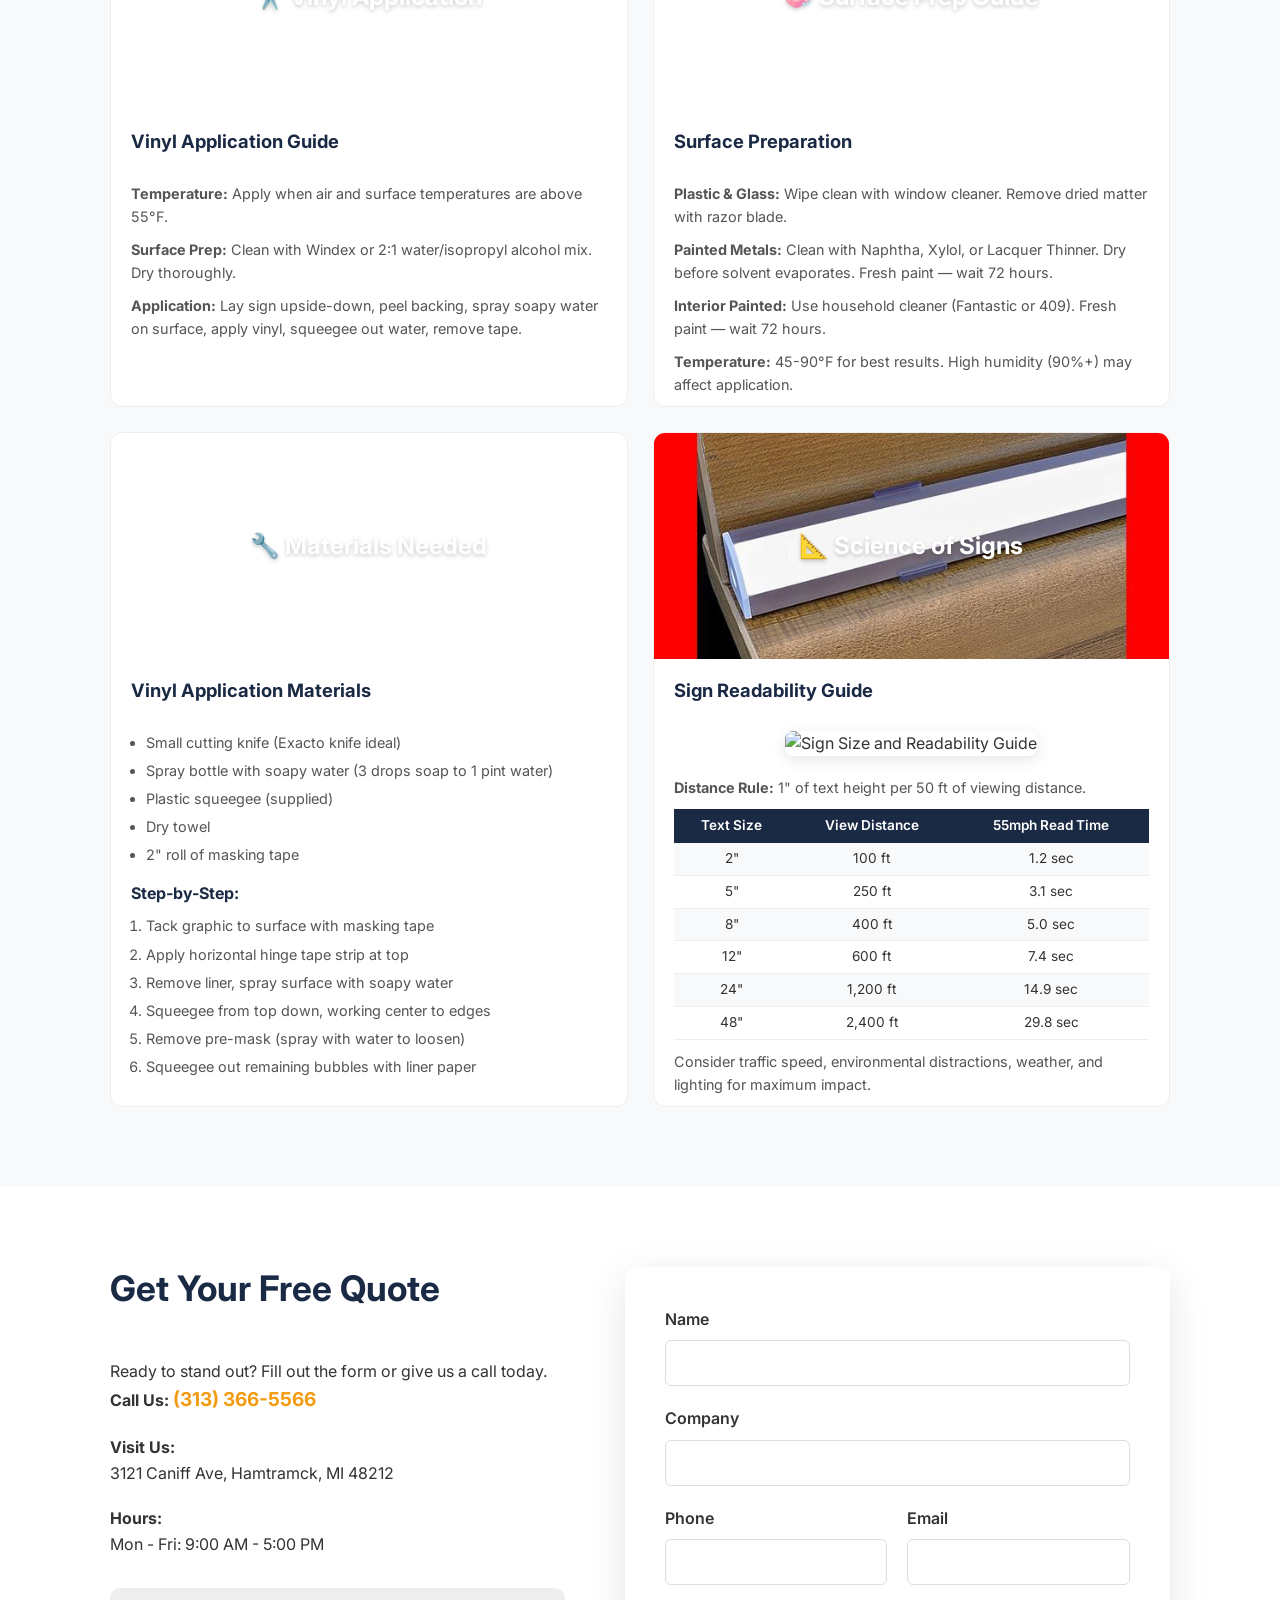
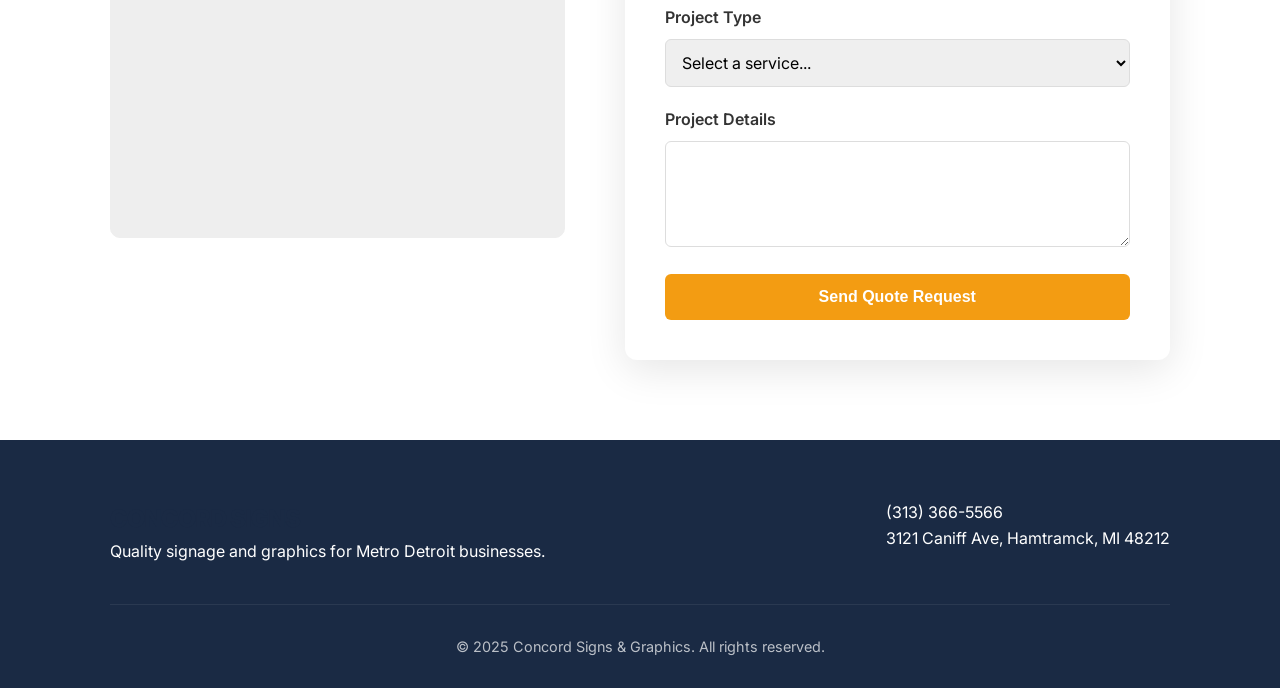
==== commit 818a3ca4: "Add visual aids for sizing charts, frames, and materials. Integrate custom owner images." ====
--- a/index.html
+++ b/index.html
@@ -364,6 +364,7 @@
                 <p class="pricing-desc">Constructed of 3/4" angle iron steel. Powder-coated black for durability. Great for outdoor use.</p>
                 <div class="frame-grid">
                     <div class="frame-type">
+                        <img src="assets/images/frame-folding.jpg" alt="Folding Frame" class="frame-product-mini-img">
                         <h4>Folding Frames</h4>
                         <ul>
                             <li><strong>RF1824F</strong> — 18"×24" Folding Frame</li>
@@ -373,6 +374,7 @@
                         </ul>
                     </div>
                     <div class="frame-type">
+                        <img src="assets/images/frame-slide-in.jpg" alt="Slide-In Frame" class="frame-product-mini-img">
                         <h4>Slide-In Frames</h4>
                         <ul>
                             <li><strong>RF1824SI</strong> — 18"×24" Slide In Frame</li>
@@ -382,12 +384,14 @@
                         </ul>
                     </div>
                     <div class="frame-type">
+                        <img src="assets/images/frame-t-bar.jpg" alt="T-Bar Stake" class="frame-product-mini-img">
                         <h4>T-Bar Stake</h4>
                         <ul>
                             <li><strong>TS42</strong> — 42" T-Bar Stake</li>
                         </ul>
                     </div>
                     <div class="frame-type">
+                        <img src="assets/images/sign-rider.jpg" alt="Sign Rider" class="frame-product-mini-img">
                         <h4>Top & Bottom Rider</h4>
                         <ul>
                             <li><strong>RF1824TBR</strong> — 18"×24"</li>
@@ -397,6 +401,7 @@
                         </ul>
                     </div>
                     <div class="frame-type">
+                        <img src="assets/images/sign-rider.jpg" alt="Sign Rider" class="frame-product-mini-img">
                         <h4>Top Rider</h4>
                         <ul>
                             <li><strong>RF1824TR</strong> — 18"×24"</li>
@@ -406,6 +411,7 @@
                         </ul>
                     </div>
                     <div class="frame-type">
+                        <img src="assets/images/sign-rider.jpg" alt="Sign Rider" class="frame-product-mini-img">
                         <h4>Bottom Rider</h4>
                         <ul>
                             <li><strong>RF1824BR</strong> — 18"×24"</li>
@@ -415,6 +421,7 @@
                         </ul>
                     </div>
                     <div class="frame-type">
+                        <img src="assets/images/wire-stake.jpg" alt="Wire Stake" class="frame-product-mini-img">
                         <h4>Wire Stakes</h4>
                         <ul>
                             <li><strong>24"h × 10"w</strong> — 9 gauge galvanized wire</li>
@@ -737,6 +744,9 @@
                         <span>📐 Science of Signs</span>
                     </div>
                     <h3>Sign Readability Guide</h3>
+                    <div class="readability-visual">
+                        <img src="assets/images/sign-size-guide.jpg" alt="Sign Size and Readability Guide" class="readability-img">
+                    </div>
                     <p><strong>Distance Rule:</strong> 1" of text height per 50 ft of viewing distance.</p>
                     <table class="mini-table">
                         <tr><th>Text Size</th><th>View Distance</th><th>55mph Read Time</th></tr>
--- a/styles.css
+++ b/styles.css
@@ -568,6 +568,26 @@
     margin-bottom: 10px;
     padding-bottom: 8px;
     border-bottom: 2px solid var(--accent-color);
+}
+
+.frame-product-mini-img {
+    width: 100%;
+    aspect-ratio: 4/3;
+    object-fit: cover;
+    border-radius: 6px;
+    margin-bottom: 15px;
+    border: 1px solid var(--border-color);
+}
+
+.readability-visual {
+    margin: 20px 0;
+    text-align: center;
+}
+
+.readability-img {
+    max-width: 100%;
+    border-radius: 8px;
+    box-shadow: 0 4px 15px rgba(0,0,0,0.1);
 }
 
 .frame-type ul {
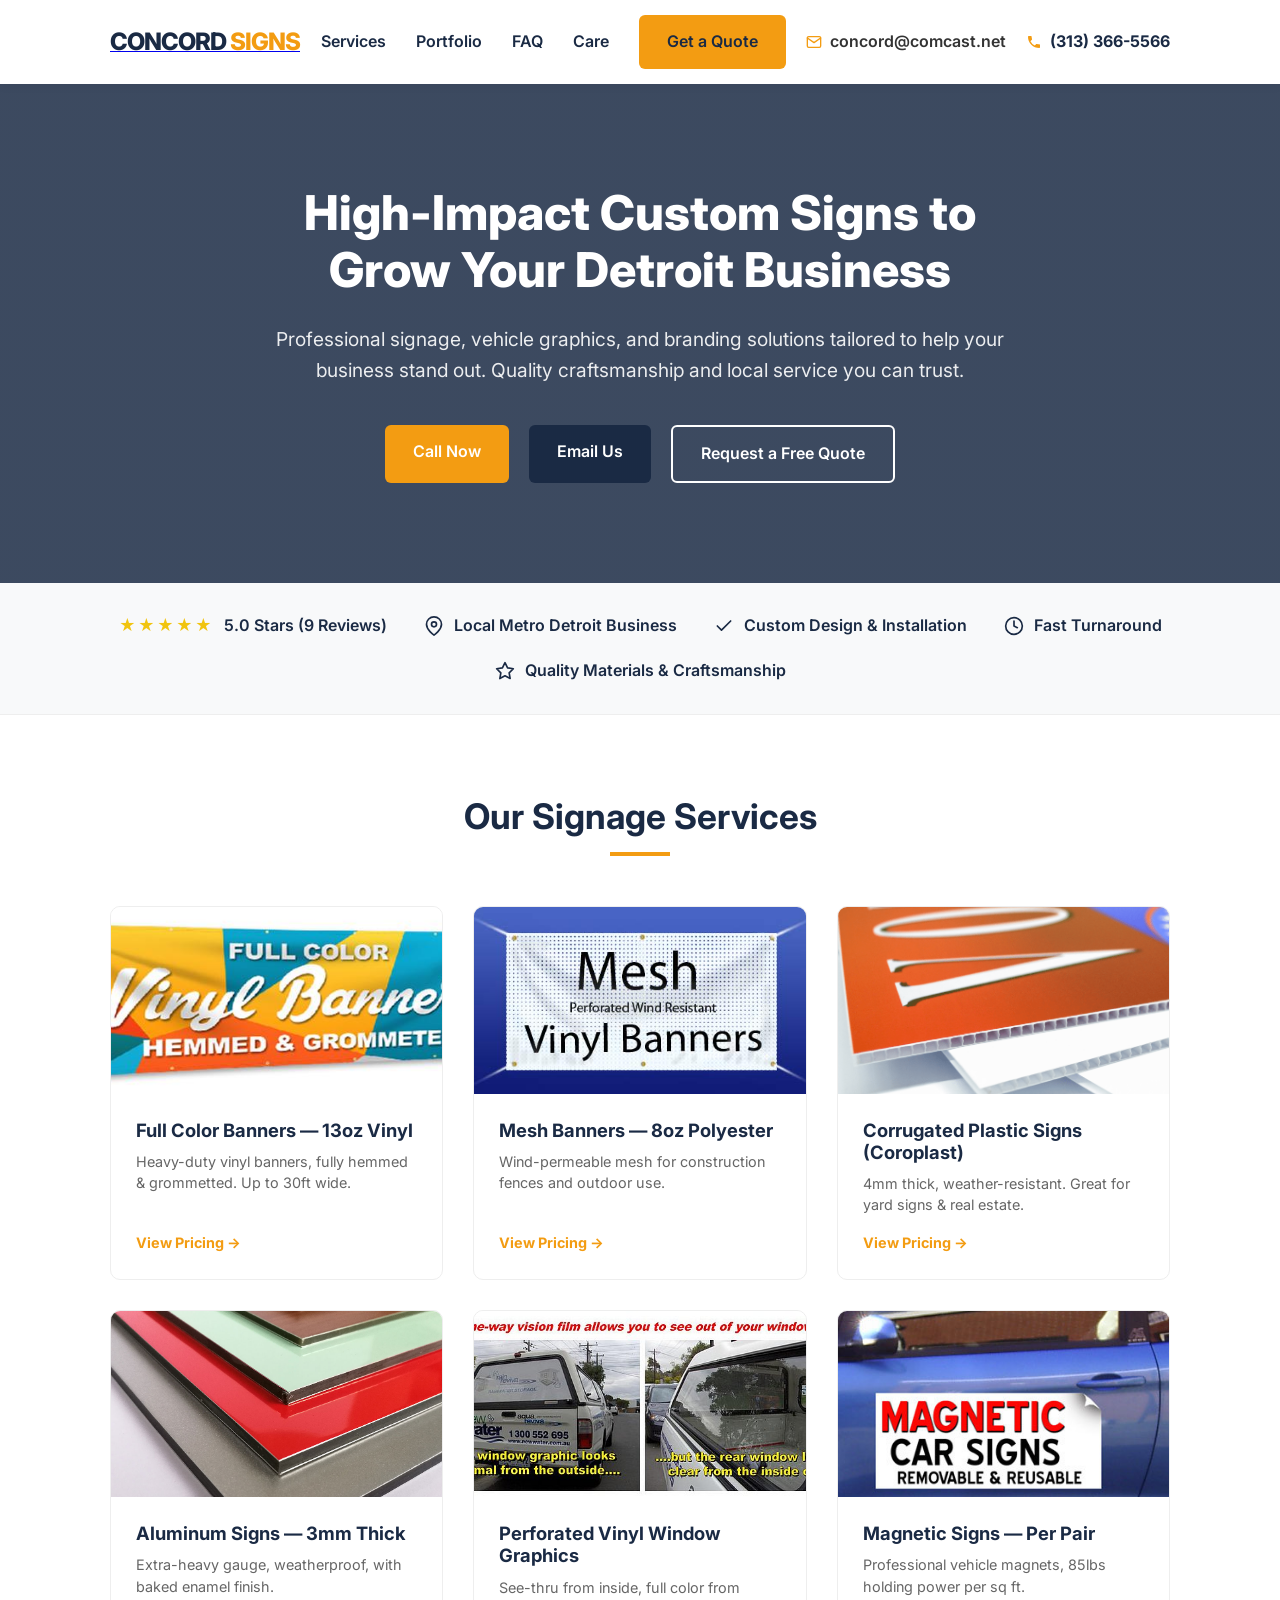
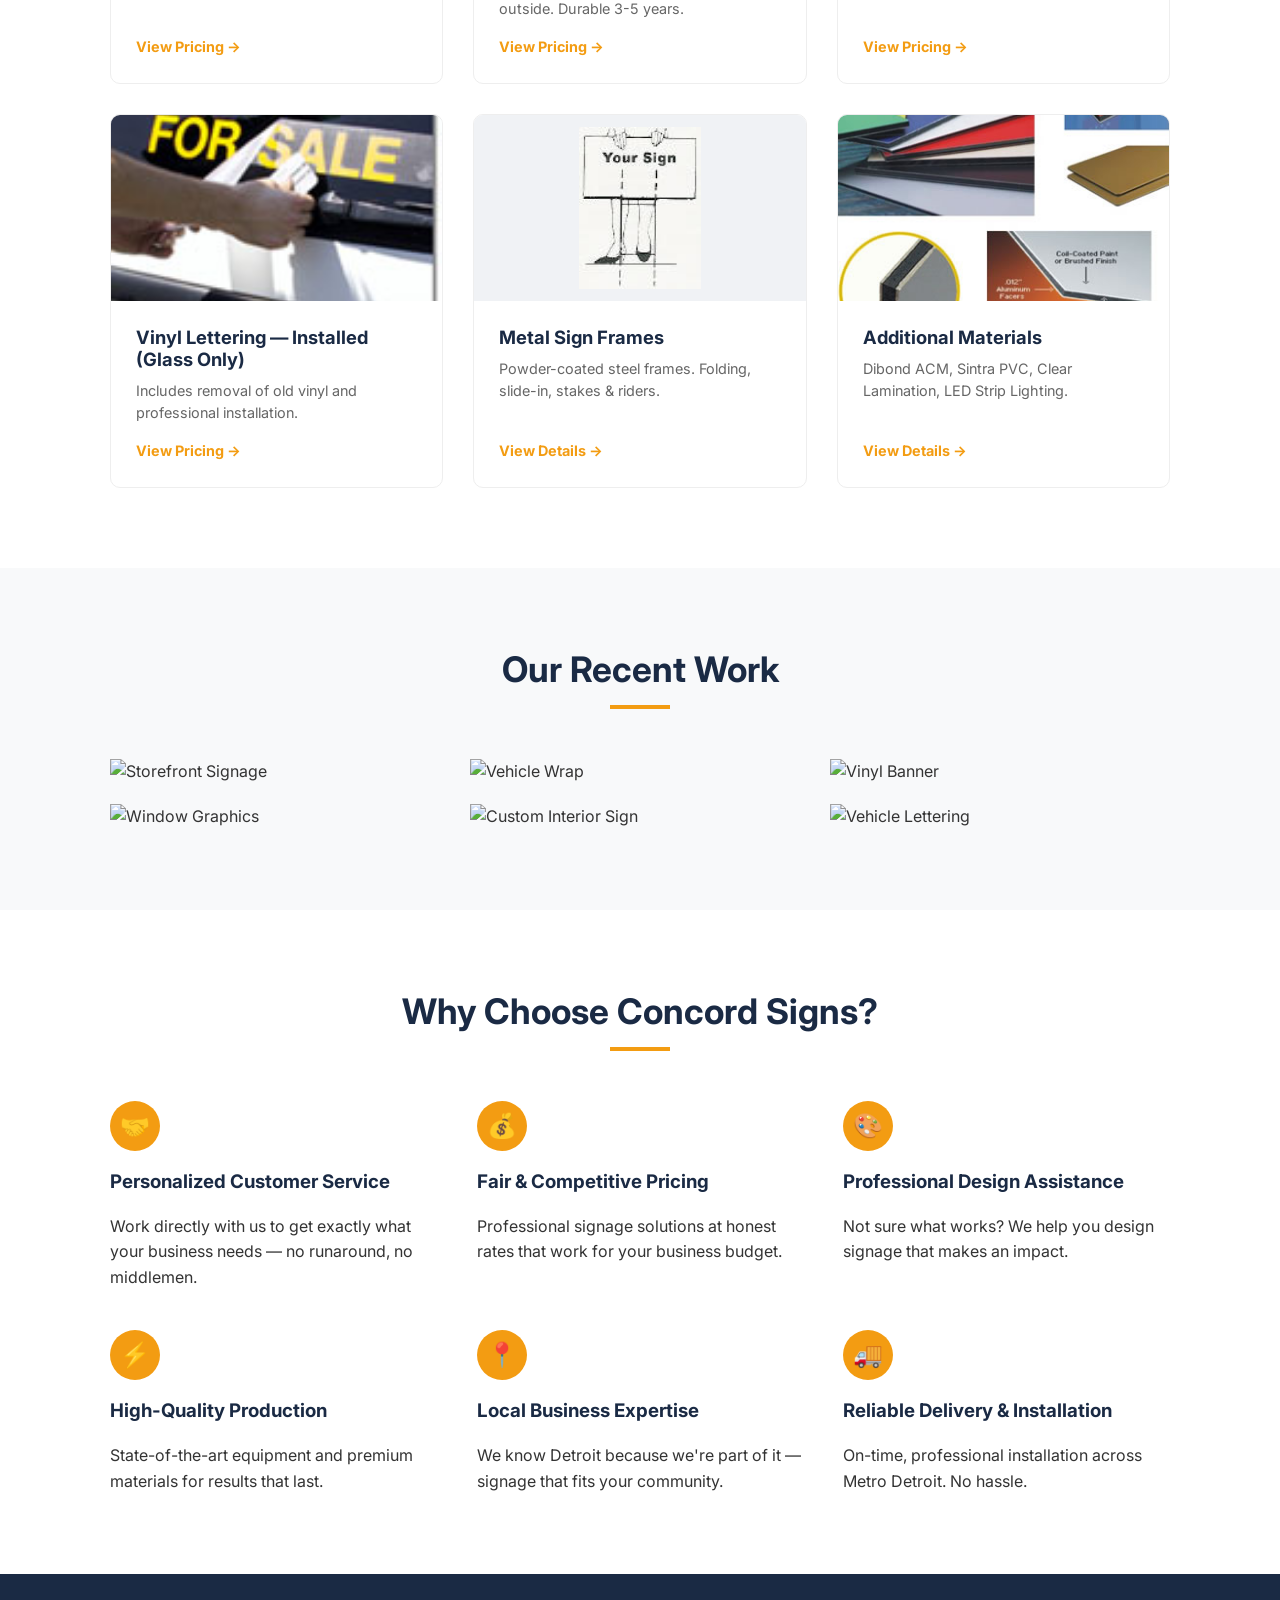
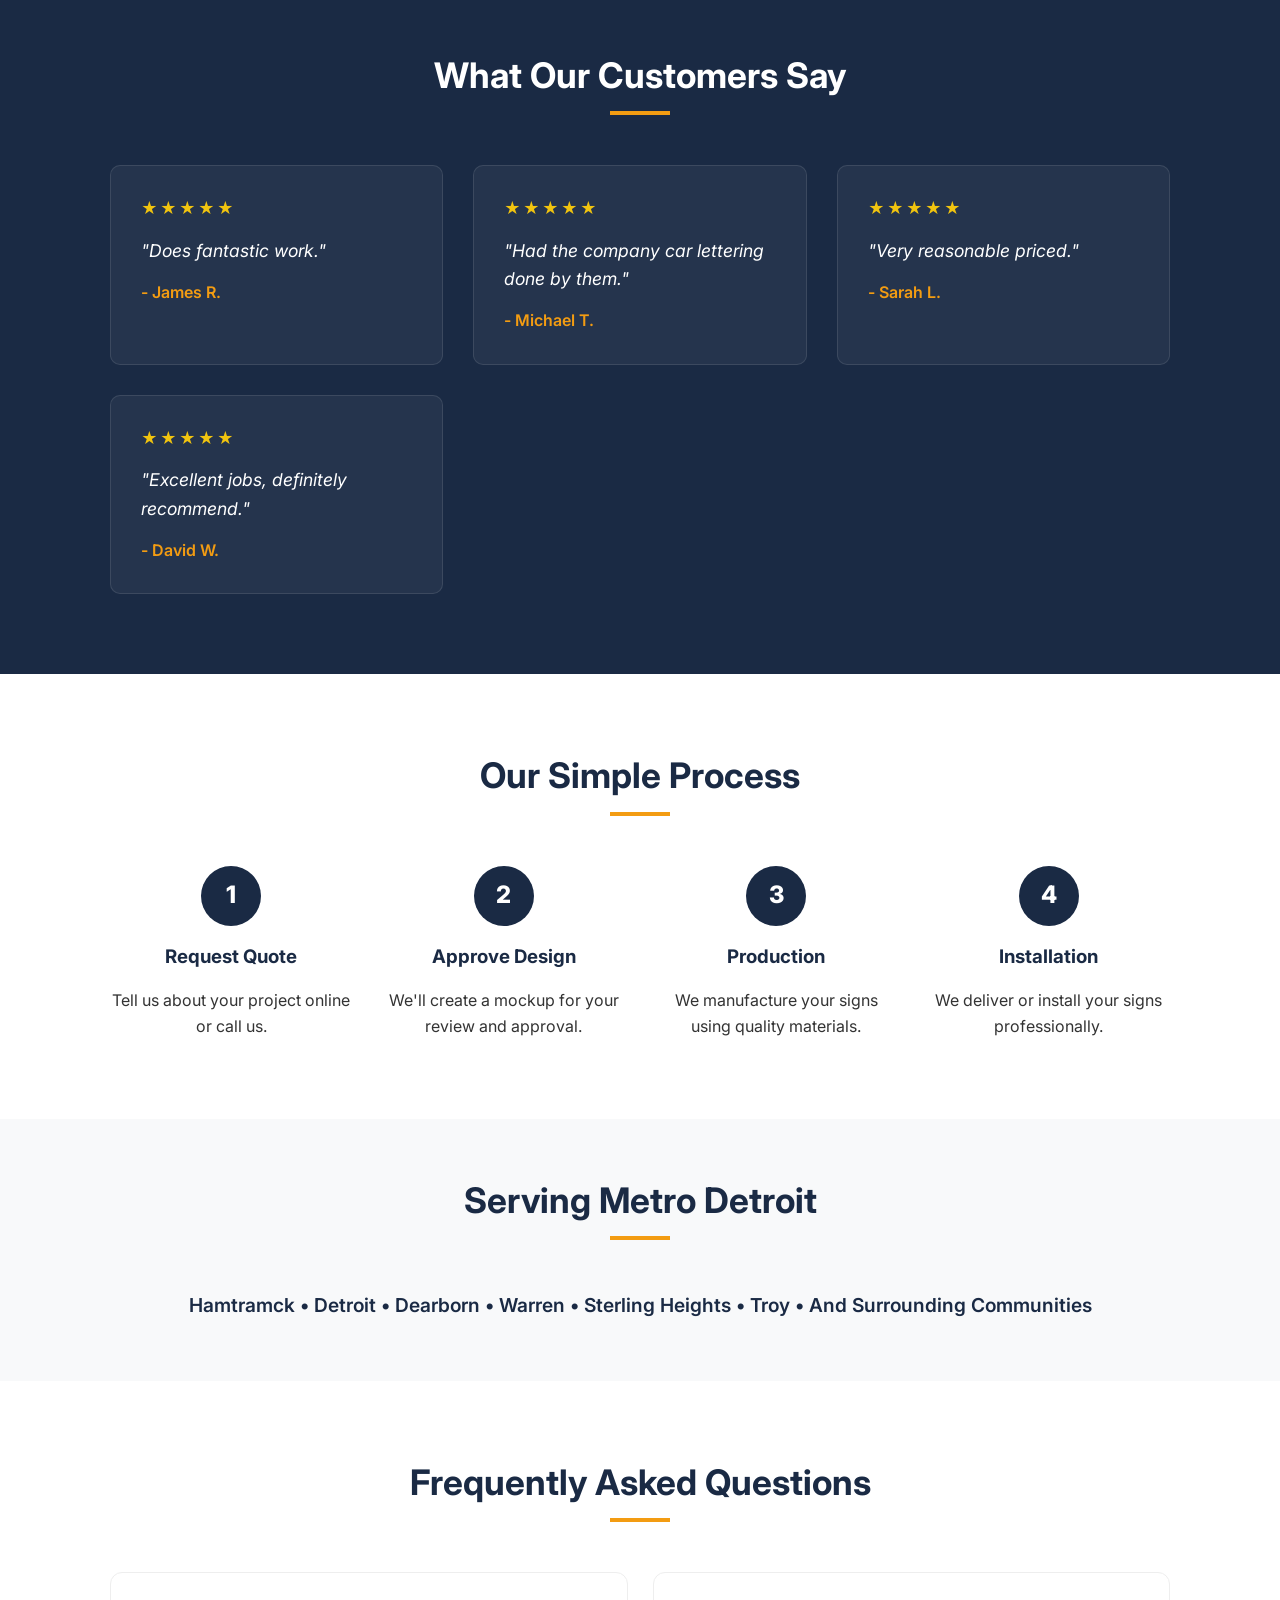
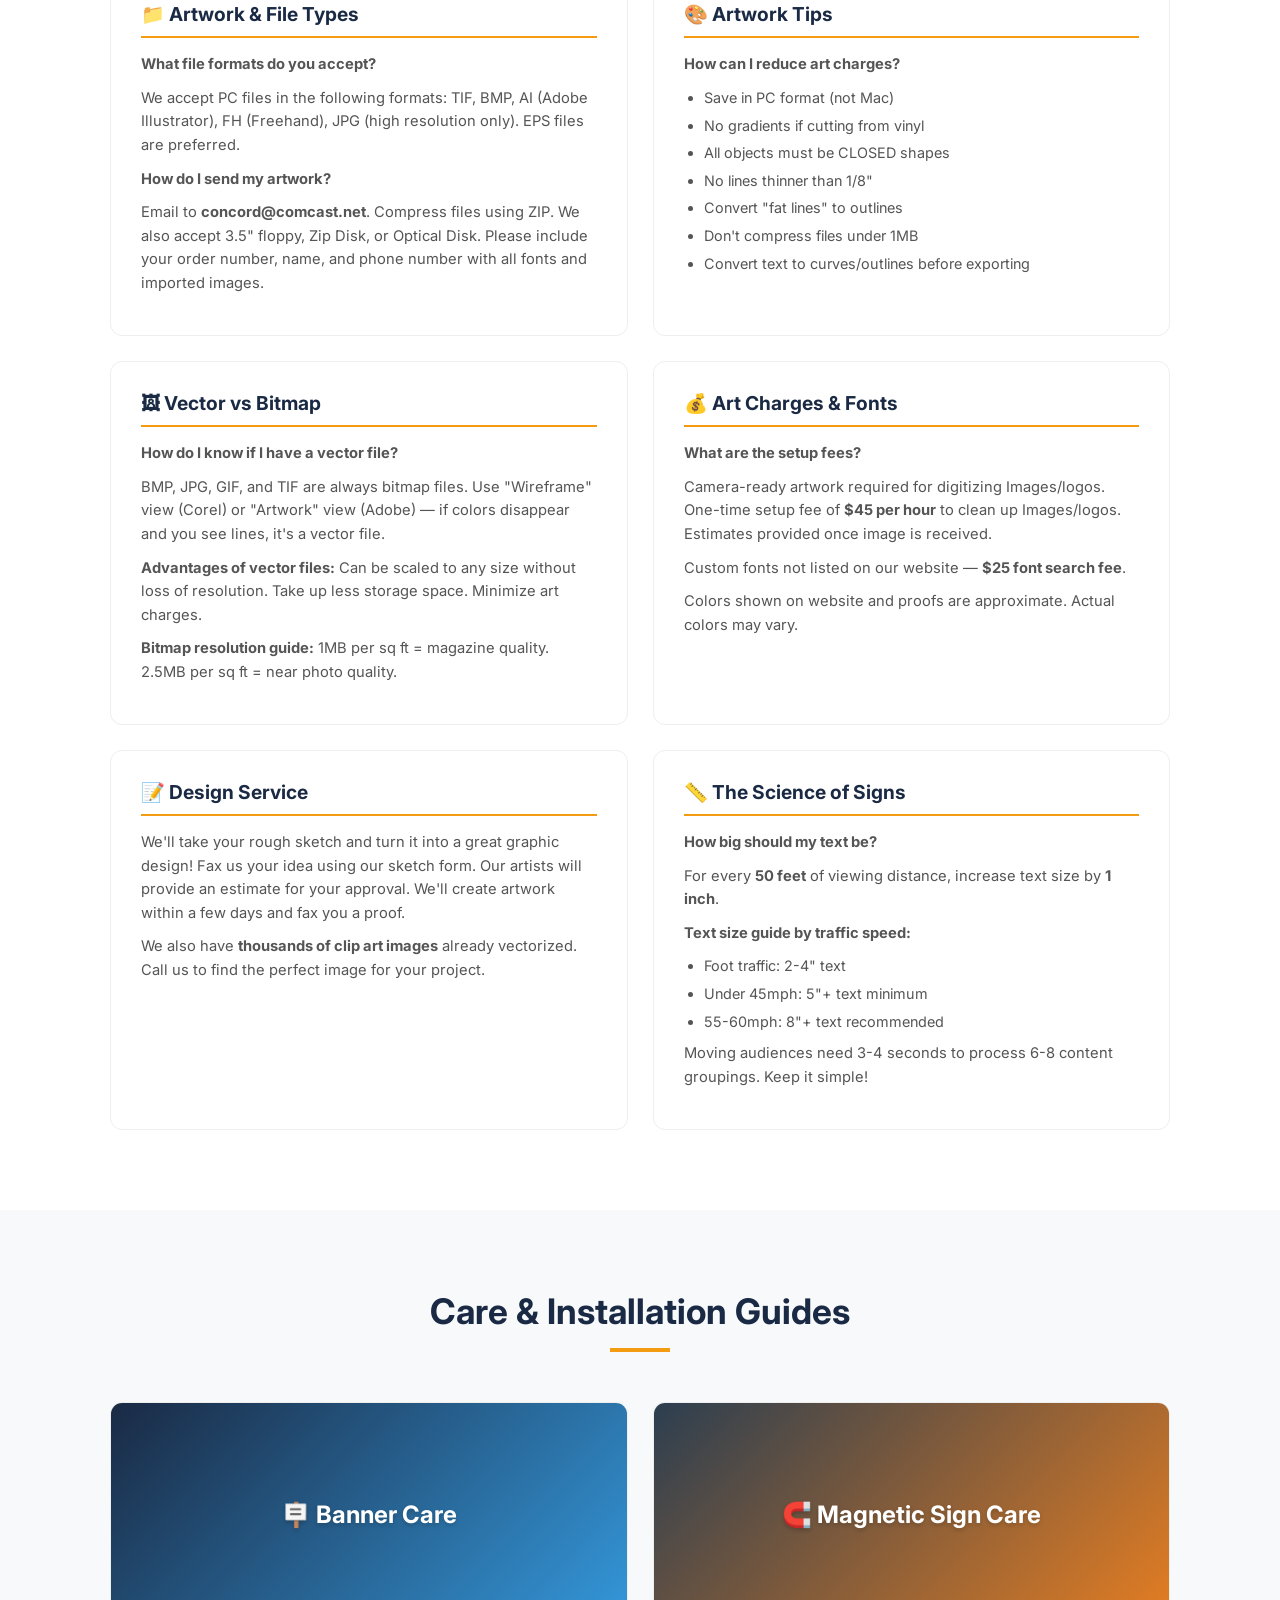
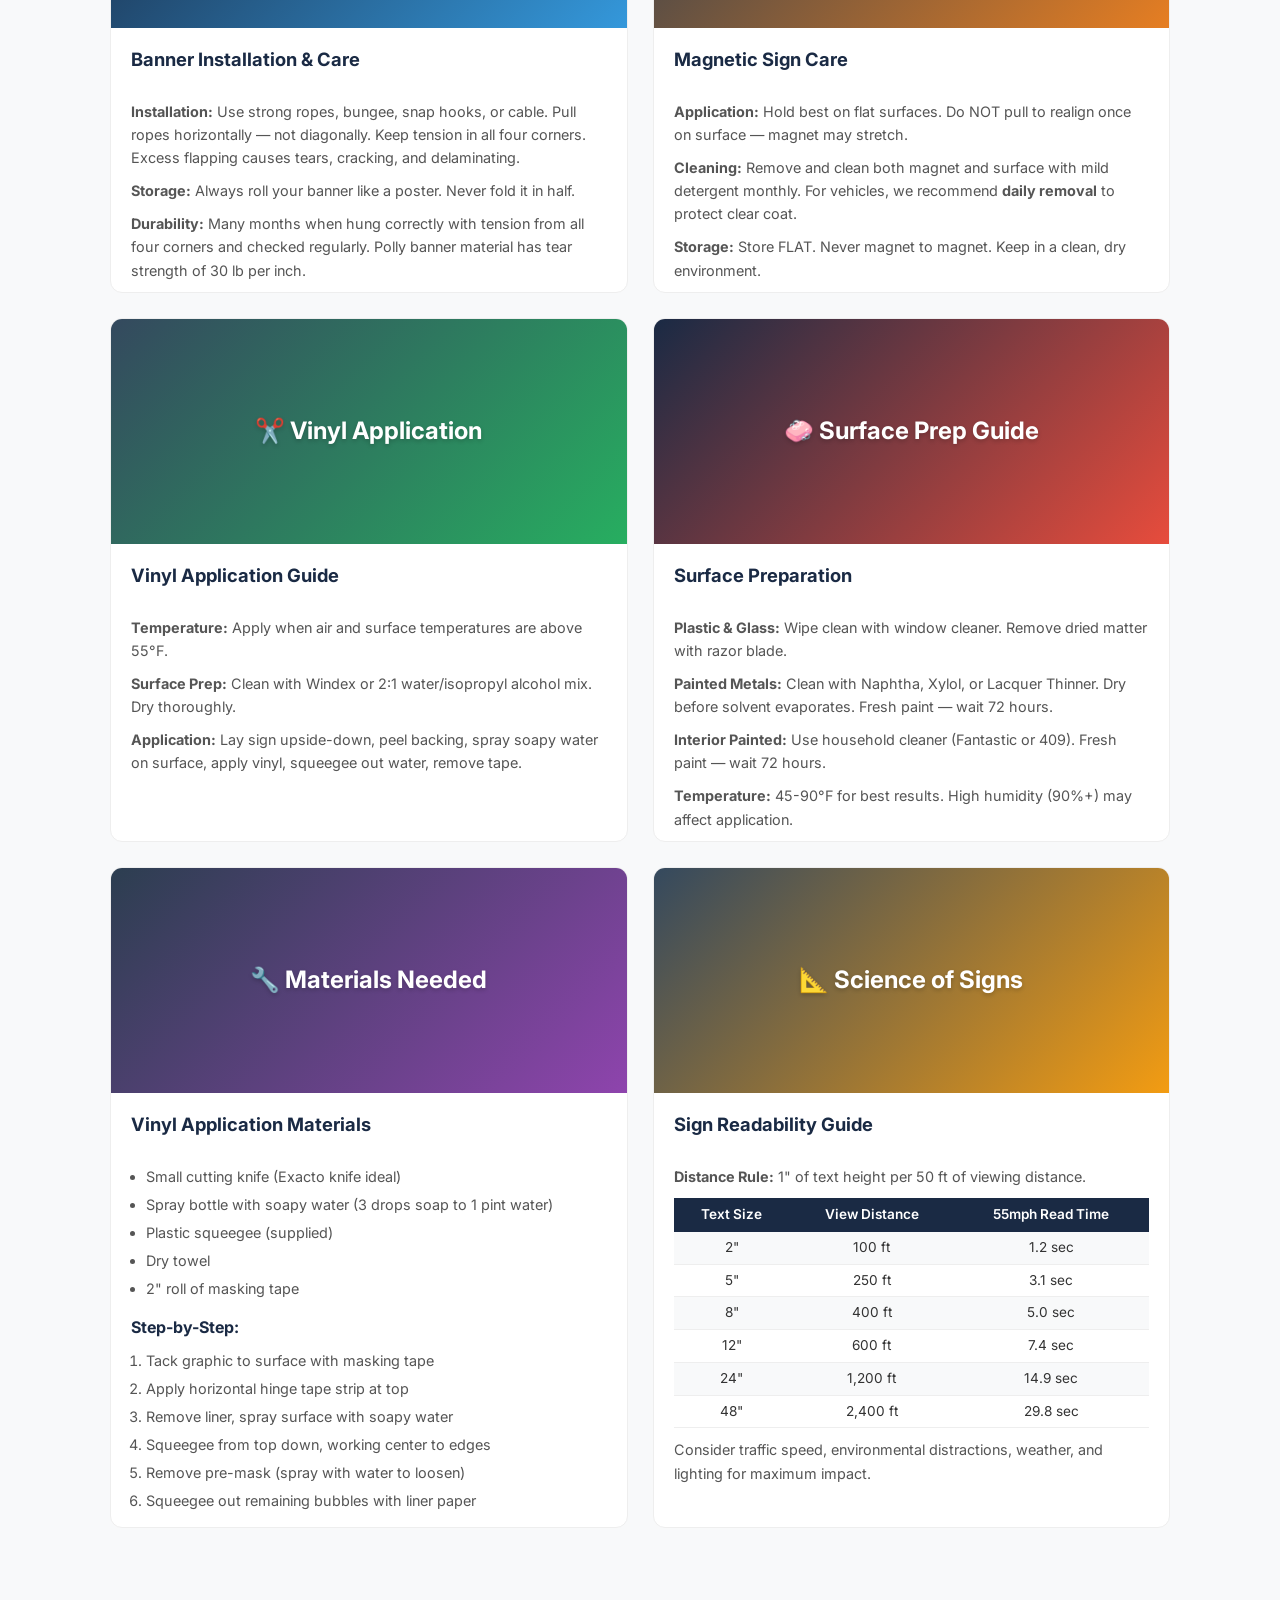
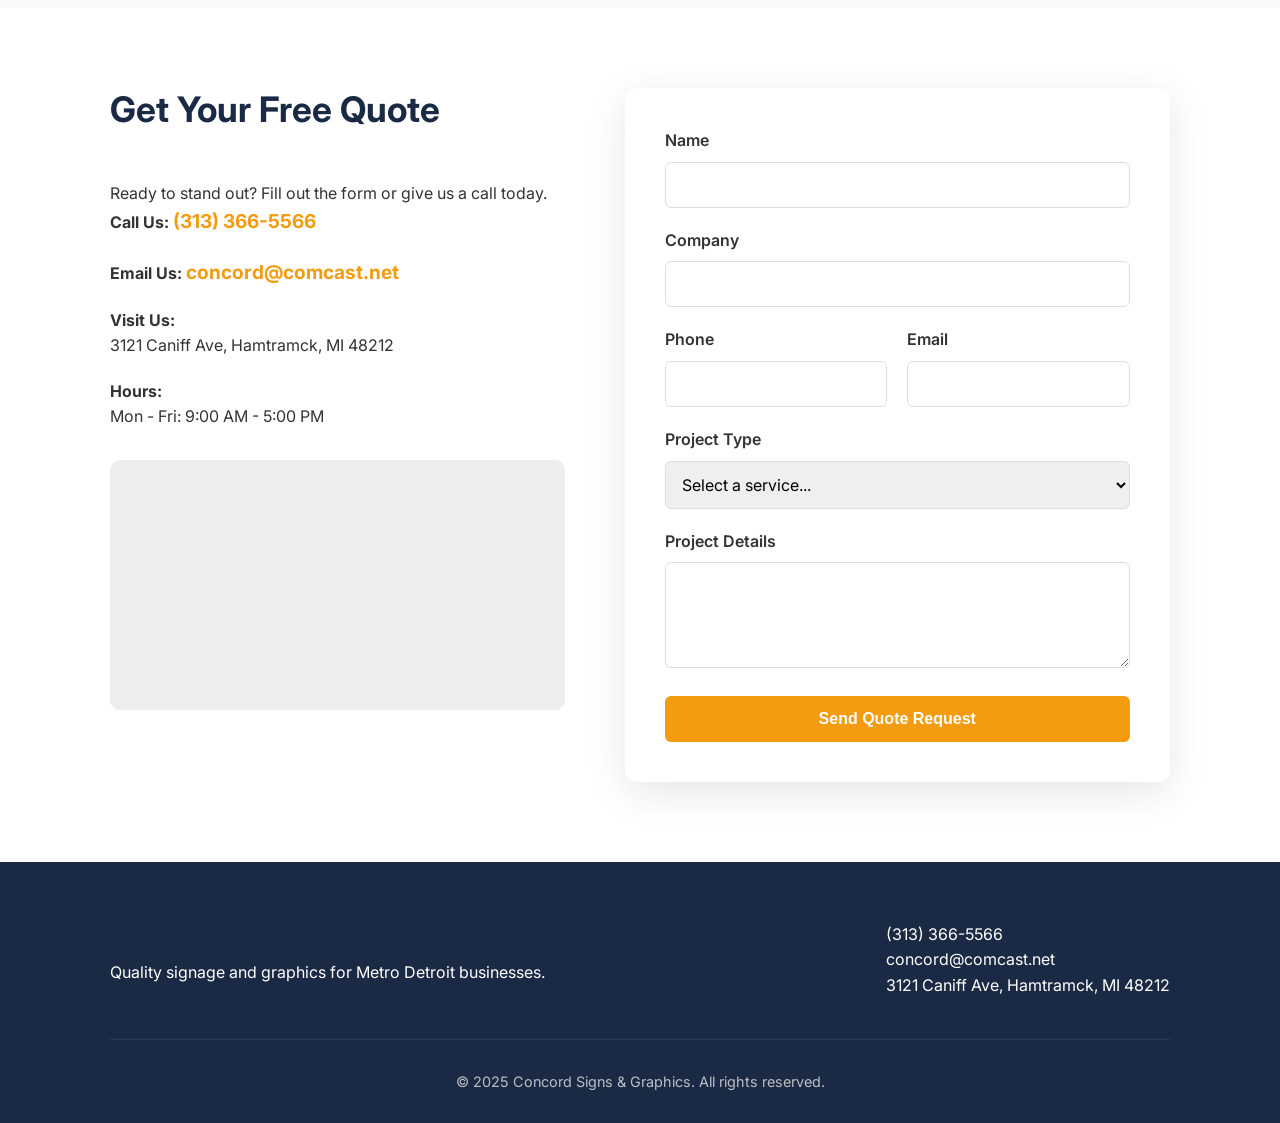
==== commit 59c03f26: "Full Concord Signs website - all service pages, images, and styles" ====
--- a/index.html
+++ b/index.html
@@ -3,16 +3,16 @@
 <head>
     <meta charset="UTF-8">
     <meta name="viewport" content="width=device-width, initial-scale=1.0">
-    <title>Concord Signs & Graphics | Custom Signs, Banners & Graphics Detroit</title>
-    <meta name="description" content="Concord Signs & Graphics offers high-quality custom signs, banners, and graphics in Hamtramck and Metro Detroit. Get a free quote today!">
-    <meta name="keywords" content="custom signs Detroit, business signs near me, sign company Hamtramck, custom banners and graphics, commercial signage Michigan">
+    <title>Concord Signs & Graphics | Custom Signs, Vehicle Graphics & Banners Detroit</title>
+    <meta name="description" content="Concord Signs & Graphics offers high-quality custom signs, vehicle graphics, wraps, and banners in Hamtramck and Metro Detroit. Get a free quote today!">
+    <meta name="keywords" content="custom signs Detroit, business signs near me, vehicle lettering Detroit, sign company Hamtramck, custom banners and graphics, commercial signage Michigan">
     
     <!-- Open Graph / Facebook -->
     <meta property="og:type" content="website">
-    <meta property="og:url" content="https://concordsigns.com/">
-    <meta property="og:title" content="Concord Signs & Graphics | Custom Signs & Graphics Detroit">
-    <meta property="og:description" content="High-quality custom signs, banners, and graphics in Metro Detroit.">
-    <meta property="og:image" content="https://concordsigns.com/images/og-image.jpg">
+    <meta property="og:url" content="./">
+    <meta property="og:title" content="Concord Signs & Graphics | Custom Signs & Vehicle Graphics Detroit">
+    <meta property="og:description" content="High-quality custom signs, vehicle graphics, and branding solutions in Metro Detroit.">
+    <meta property="og:image" content="images/og-image.png">
 
     <!-- Fonts -->
     <link rel="preconnect" href="https://fonts.googleapis.com">
@@ -42,7 +42,7 @@
           "latitude": 42.3923,
           "longitude": -83.0565
         },
-        "url": "https://concordsigns.com",
+        "url": "./",
         "telephone": "+13133665566",
         "openingHoursSpecification": [
           {
@@ -58,7 +58,7 @@
             "closes": "17:00"
           }
         ],
-        "image": "https://concordsigns.com/images/logo.png",
+        "image": "images/logo.png",
         "priceRange": "$"
       },
       {
@@ -88,7 +88,14 @@
               "@type": "Offer",
               "itemOffered": {
                 "@type": "Service",
-                "name": "Window Graphics"
+                "name": "Vehicle Graphics"
+              }
+            },
+            {
+              "@type": "Offer",
+              "itemOffered": {
+                "@type": "Service",
+                "name": "Vehicle Wraps"
               }
             }
           ]
@@ -103,13 +110,12 @@
     <header class="site-header">
         <div class="container">
             <div class="header-inner">
-                <a href="/" class="logo">
+                <a href="index.html" class="logo">
                     <span class="logo-text">Concord <span class="accent">Signs</span></span>
                 </a>
                 <nav class="main-nav">
                     <ul>
                         <li><a href="#services">Services</a></li>
-                        <li><a href="#pricing">Pricing</a></li>
                         <li><a href="#portfolio">Portfolio</a></li>
                         <li><a href="#faq">FAQ</a></li>
                         <li><a href="#care">Care</a></li>
@@ -121,10 +127,16 @@
                     <span></span>
                     <span></span>
                 </button>
-                <a href="tel:+13133665566" class="header-phone">
-                    <svg xmlns="http://www.w3.org/2000/svg" width="16" height="16" viewBox="0 0 24 24" fill="var(--accent-color)"><path d="M6.62 10.79a15.05 15.05 0 006.59 6.59l2.2-2.2a1 1 0 011.01-.24 11.36 11.36 0 003.58.57 1 1 0 011 1V20a1 1 0 01-1 1A17 17 0 013 4a1 1 0 011-1h3.5a1 1 0 011 1 11.36 11.36 0 00.57 3.58 1 1 0 01-.25 1.01l-2.2 2.2z"/></svg>
-                    (313) 366-5566
-                </a>
+                <div class="header-contact-wrapper">
+                    <a href="mailto:concord@comcast.net" class="header-email">
+                        <svg xmlns="http://www.w3.org/2000/svg" width="16" height="16" viewBox="0 0 24 24" fill="none" stroke="var(--accent-color)" stroke-width="2" stroke-linecap="round" stroke-linejoin="round"><path d="M4 4h16c1.1 0 2 .9 2 2v12c0 1.1-.9 2-2 2H4c-1.1 0-2-.9-2-2V6c0-1.1.9-2 2-2z"></path><polyline points="22,6 12,13 2,6"></polyline></svg>
+                        concord@comcast.net
+                    </a>
+                    <a href="tel:+13133665566" class="header-phone">
+                        <svg xmlns="http://www.w3.org/2000/svg" width="16" height="16" viewBox="0 0 24 24" fill="var(--accent-color)"><path d="M6.62 10.79a15.05 15.05 0 006.59 6.59l2.2-2.2a1 1 0 011.01-.24 11.36 11.36 0 003.58.57 1 1 0 011 1V20a1 1 0 01-1 1A17 17 0 013 4a1 1 0 011-1h3.5a1 1 0 011 1 11.36 11.36 0 00.57 3.58 1 1 0 01-.25 1.01l-2.2 2.2z"/></svg>
+                        (313) 366-5566
+                    </a>
+                </div>
             </div>
         </div>
     </header>
@@ -134,9 +146,10 @@
         <div class="container">
             <div class="hero-content">
                 <h1>High-Impact Custom Signs to Grow Your Detroit Business</h1>
-                <p>Professional signage, banners, and graphics solutions tailored to help your business stand out. Quality craftsmanship and local service you can trust.</p>
+                <p>Professional signage, vehicle graphics, and branding solutions tailored to help your business stand out. Quality craftsmanship and local service you can trust.</p>
                 <div class="hero-btns">
                     <a href="tel:+13133665566" class="btn btn-primary">Call Now</a>
+                    <a href="mailto:concord@comcast.net" class="btn btn-secondary">Email Us</a>
                     <a href="#contact" class="btn btn-outline">Request a Free Quote</a>
                 </div>
             </div>
@@ -176,285 +189,96 @@
         <div class="container">
             <h2 class="section-title">Our Signage Services</h2>
             <div class="services-grid">
-                <div class="service-card">
-                    <div class="service-icon">🏢</div>
-                    <h3>Storefront Signs</h3>
-                    <p>Channel letters, lightboxes, and dimensional signs that grab attention.</p>
-                </div>
-                <div class="service-card">
-                    <div class="service-icon">🏁</div>
-                    <h3>Banners</h3>
-                    <p>Durable vinyl banners for events, grand openings, and promotions.</p>
-                </div>
-                <div class="service-card">
-                    <div class="service-icon">🪟</div>
-                    <h3>Window Graphics</h3>
-                    <p>Custom decals and perforated vinyl for storefront windows.</p>
-                </div>
-                <div class="service-card">
-                    <div class="service-icon">🚩</div>
-                    <h3>Yard Signs</h3>
-                    <p>Cost-effective corrugated plastic signs for local advertising.</p>
-                </div>
-                <div class="service-card">
-                    <div class="service-icon">🎨</div>
-                    <h3>Custom Business Signage</h3>
-                    <p>Tailored signs for interiors, lobbies, and specialized branding.</p>
-                </div>
-                <div class="service-card">
-                    <div class="service-icon">🔧</div>
-                    <h3>Installation Services</h3>
-                    <p>Professional installation for all our products across Metro Detroit.</p>
-                </div>
-            </div>
-        </div>
-    </section>
-
-    <!-- Pricing & Size Charts -->
-    <section id="pricing" class="pricing">
-        <div class="container">
-            <h2 class="section-title">Pricing & Size Charts</h2>
-            
-            <!-- Full Color Banners -->
-            <div class="pricing-category pricing-with-img">
-                <div class="pricing-img-wrap">
-                    <div class="pricing-img" style="background-image: url('assets/images/banner-full-color.jpg');">
-                        <span>📋 Full Color Banners</span>
-                    </div>
-                </div>
-                <div class="pricing-content">
-                    <h3>Full Color Banners — 13oz Vinyl</h3>
-                    <p class="pricing-desc">Includes design, proof, up to 6 lines, any text. Fully hemmed & grommetted.</p>
-                    <div class="table-wrap">
-                    <table class="price-table">
-                        <thead>
-                            <tr><th>Height / Width</th><th>3 ft</th><th>4 ft</th><th>5 ft</th><th>6 ft</th><th>8 ft</th><th>10 ft</th><th>12 ft</th><th>16 ft</th><th>20 ft</th><th>24 ft</th><th>30 ft</th></tr>
-                        </thead>
-                        <tbody>
-                            <tr><td>24 in — 2'</td><td>$30</td><td>$40</td><td>$50</td><td>$60</td><td>$80</td><td>$90</td><td>$100</td><td>$130</td><td>$160</td><td>$190</td><td>$220</td></tr>
-                            <tr><td>36 in — 3'</td><td>$40</td><td>$50</td><td>$70</td><td>$80</td><td>$100</td><td>$130</td><td>$150</td><td>$180</td><td>$200</td><td>$230</td><td>$270</td></tr>
-                            <tr><td>48 in — 4'</td><td>$50</td><td>$60</td><td>$80</td><td>$110</td><td>$130</td><td>$150</td><td>$170</td><td>$200</td><td>$240</td><td>$270</td><td>$320</td></tr>
-                            <tr><td>60 in — 5'</td><td>$70</td><td>$80</td><td>$100</td><td>$130</td><td>$150</td><td>$170</td><td>$190</td><td>$230</td><td>$270</td><td>$320</td><td>$380</td></tr>
-                        </tbody>
-                    </table>
-                </div>
-                <p class="table-note">Background colors/image extra. Some designs extra.</p>
-                    </div>
-                </div>
-
-            <!-- Mesh Banners -->
-            <div class="pricing-category">
-                <img src="assets/images/banner-mesh.jpg" alt="Mesh Banner" class="pricing-product-img">
-                <h3>Mesh Banners — 8oz Polyester</h3>
-                <p class="pricing-desc">Printable mesh material that allows air to blow through. Great for construction fences and sports fences. Includes design, proof, up to 6 lines, any text. Fully hemmed & grommetted.</p>
-                <div class="table-wrap">
-                    <table class="price-table">
-                        <thead>
-                            <tr><th>Height / Width</th><th>3 ft</th><th>4 ft</th><th>5 ft</th><th>6 ft</th><th>8 ft</th><th>10 ft</th><th>12 ft</th><th>16 ft</th><th>20 ft</th><th>24 ft</th><th>30 ft</th></tr>
-                        </thead>
-                        <tbody>
-                            <tr><td>48 in — 4'</td><td>$60</td><td>$70</td><td>$90</td><td>$120</td><td>$150</td><td>$170</td><td>$190</td><td>$240</td><td>$270</td><td>$320</td><td>$370</td></tr>
-                        </tbody>
-                    </table>
-                </div>
-            </div>
-
-            <!-- Coroplast / Corrugated Signs -->
-            <div class="pricing-category">
-                <img src="assets/images/sign-coroplast.jpg" alt="Corrugated Plastic Sign" class="pricing-product-img">
-                <h3>Corrugated Plastic Signs (Coroplast) — 4mm Thick</h3>
-                <p class="pricing-desc">Lightweight, weather-resistant with durable outdoor grade vinyl lettering. Easy to mount with Velcro, holes, or foam tape. Can stay outdoors for several years.</p>
-                <div class="table-wrap">
-                    <table class="price-table">
-                        <thead>
-                            <tr><th>Height / Width</th><th>2 ft</th><th>3 ft</th><th>4 ft</th><th>5 ft</th><th>6 ft</th><th>7 ft</th><th>8 ft</th><th>9 ft</th><th>10 ft</th><th>2-Sided</th><th>10mm Thick</th></tr>
-                        </thead>
-                        <tbody>
-                            <tr><td>24 in — 2'</td><td>$30</td><td>$40</td><td>$50</td><td>$60</td><td>$70</td><td>$80</td><td>$90</td><td>$110</td><td>$130</td><td>add 50%</td><td>add 40%</td></tr>
-                            <tr><td>36 in — 3'</td><td>$40</td><td>$50</td><td>$60</td><td>$70</td><td>$80</td><td>$90</td><td>$100</td><td>$130</td><td>$140</td><td>add 50%</td><td>add 40%</td></tr>
-                            <tr><td>48 in — 4'</td><td>$50</td><td>$60</td><td>$70</td><td>$80</td><td>$100</td><td>$120</td><td>$130</td><td>$160</td><td>$170</td><td>add 50%</td><td>—</td></tr>
-                            <tr><td>60 in — 5'</td><td>$60</td><td>$70</td><td>$80</td><td>$110</td><td>$130</td><td>$150</td><td>$160</td><td>$170</td><td>$180</td><td>add 50%</td><td>—</td></tr>
-                        </tbody>
-                    </table>
-                </div>
-                <p class="table-note">Background colors/image extra. Some designs extra.</p>
-            </div>
-
-            <!-- Aluminum Signs -->
-            <div class="pricing-category">
-                <img src="assets/images/sign-aluminum.jpg" alt="Aluminum Sign" class="pricing-product-img">
-                <h3>Aluminum Signs — 3mm Thick</h3>
-                <p class="pricing-desc">Weatherproof, lightweight, rigid, and durable. Extra-heavy gauge aluminum with baked enamel finish and radius corners. Great for outdoor advertising, parking lots, and traffic signs.</p>
-                <div class="table-wrap">
-                    <table class="price-table">
-                        <thead>
-                            <tr><th>Height / Width</th><th>2 ft</th><th>3 ft</th><th>4 ft</th><th>5 ft</th><th>6 ft</th><th>7 ft</th><th>8 ft</th><th>9 ft</th><th>10 ft</th><th>2-Sided</th></tr>
-                        </thead>
-                        <tbody>
-                            <tr><td>24 in — 2'</td><td>$40</td><td>$50</td><td>$60</td><td>$80</td><td>$90</td><td>$110</td><td>$130</td><td>$160</td><td>$180</td><td>add 50%</td></tr>
-                            <tr><td>36 in — 3'</td><td>$50</td><td>$70</td><td>$80</td><td>$110</td><td>$130</td><td>$150</td><td>$180</td><td>$230</td><td>$250</td><td>add 50%</td></tr>
-                            <tr><td>48 in — 4'</td><td>$70</td><td>$80</td><td>$110</td><td>$130</td><td>$160</td><td>$190</td><td>$210</td><td>$260</td><td>$290</td><td>add 50%</td></tr>
-                            <tr><td>60 in — 5'</td><td>—</td><td>—</td><td>—</td><td>$180</td><td>$220</td><td>$270</td><td>$290</td><td>$340</td><td>$380</td><td>add 50%</td></tr>
-                        </tbody>
-                    </table>
-                </div>
-            </div>
-
-            <!-- One Way Vision Window Graphics -->
-            <div class="pricing-category">
-                <img src="assets/images/window-graphic.jpg" alt="One Way Vision Window Graphic" class="pricing-product-img">
-                <h3>One Way Vision Window Graphics</h3>
-                <p class="pricing-desc">Perforated vinyl laminate — 50% printable area, 50% open area. See-thru from inside, full color from outside. Durable up to 3-5 years. For exterior application only.</p>
-                <div class="table-wrap">
-                    <table class="price-table">
-                        <thead>
-                            <tr><th>Height / Width</th><th>3 ft</th><th>4 ft</th><th>5 ft</th><th>6 ft</th><th>8 ft</th></tr>
-                        </thead>
-                        <tbody>
-                            <tr><td>36 in — 3'</td><td>$50</td><td>$60</td><td>$70</td><td>$80</td><td>$120</td></tr>
-                            <tr><td>48 in — 4'</td><td>$60</td><td>$70</td><td>$90</td><td>$100</td><td>$140</td></tr>
-                            <tr><td>60 in — 5'</td><td>$80</td><td>$90</td><td>$110</td><td>$120</td><td>$160</td></tr>
-                        </tbody>
-                    </table>
-                </div>
-            </div>
-
-            <!-- Magnetic Signs -->
-            <div class="pricing-category">
-                <img src="assets/images/magnetic-sign.jpg" alt="Magnetic Sign" class="pricing-product-img">
-                <h3>Magnetic Signs — Per Pair</h3>
-                <p class="pricing-desc">Easily applied and removed from any flat metallic surface. 0.85mm thick with 85lbs per sq ft holding power. Available in sizes up to 2 ft wide x 100 ft long.</p>
-                <div class="table-wrap">
-                    <table class="price-table">
-                        <thead>
-                            <tr><th>Width / Height</th><th>12 Inches</th><th>18 Inches</th><th>24 Inches</th></tr>
-                        </thead>
-                        <tbody>
-                            <tr><td>24 Inches</td><td>$70</td><td>$100</td><td>$120</td></tr>
-                        </tbody>
-                    </table>
-                </div>
-            </div>
-
-            <!-- Vinyl Letters -->
-            <div class="pricing-category">
-                <img src="assets/images/vinyl-lettering.jpg" alt="Vinyl Lettering" class="pricing-product-img">
-                <h3>Vinyl Lettering — Installed (Glass Only)</h3>
-                <p class="pricing-desc">Includes removing old vinyl and applying new vinyl up to 2 colors. Minimum order $40. Logos extra. Service call $70.</p>
-                <div class="table-wrap">
-                    <table class="price-table">
-                        <thead>
-                            <tr><th>Letter Height / Width</th><th>12"</th><th>18"</th><th>24"</th><th>32"</th><th>36"</th><th>48"</th><th>60"</th><th>72"+</th></tr>
-                        </thead>
-                        <tbody>
-                            <tr><td>12 inches</td><td>$40</td><td>$40</td><td>$45</td><td>$50</td><td>$55</td><td>$60</td><td>Call</td><td>Call</td></tr>
-                            <tr><td>18 inches</td><td>$40</td><td>$45</td><td>$50</td><td>$55</td><td>$60</td><td>$65</td><td>Call</td><td>Call</td></tr>
-                            <tr><td>24 inches</td><td>$45</td><td>$50</td><td>$55</td><td>$60</td><td>$65</td><td>$70</td><td>Call</td><td>Call</td></tr>
-                            <tr><td>36 inches</td><td>$55</td><td>$60</td><td>$65</td><td>$70</td><td>$75</td><td>$80</td><td>Call</td><td>Call</td></tr>
-                        </tbody>
-                    </table>
-                </div>
-                <p class="table-note">Call for multi-discount pricing: <strong>(313) 366-5566</strong></p>
-            </div>
-
-            <!-- Real Estate Frames -->
-            <div class="pricing-category pricing-frames">
-                <img src="assets/images/frame-real-estate.jpg" alt="Real Estate Sign Frame" class="pricing-product-img">
-                <h3>Real Estate Sign Frames</h3>
-                <p class="pricing-desc">Constructed of 3/4" angle iron steel. Powder-coated black for durability. Great for outdoor use.</p>
-                <div class="frame-grid">
-                    <div class="frame-type">
-                        <img src="assets/images/frame-folding.jpg" alt="Folding Frame" class="frame-product-mini-img">
-                        <h4>Folding Frames</h4>
-                        <ul>
-                            <li><strong>RF1824F</strong> — 18"×24" Folding Frame</li>
-                            <li><strong>RF2436F</strong> — 24"×36" Folding Frame</li>
-                            <li><strong>RF3624F</strong> — 36"×24" Folding Frame</li>
-                            <li><strong>RF4848F</strong> — 48"×48" Folding Frame</li>
-                        </ul>
-                    </div>
-                    <div class="frame-type">
-                        <img src="assets/images/frame-slide-in.jpg" alt="Slide-In Frame" class="frame-product-mini-img">
-                        <h4>Slide-In Frames</h4>
-                        <ul>
-                            <li><strong>RF1824SI</strong> — 18"×24" Slide In Frame</li>
-                            <li><strong>RF2436SI</strong> — 24"×36" Slide In Frame</li>
-                            <li><strong>RF3624SI</strong> — 36"×24" Slide In Frame</li>
-                            <li><strong>RF4848SI</strong> — 48"×48" Slide In Frame</li>
-                        </ul>
-                    </div>
-                    <div class="frame-type">
-                        <img src="assets/images/frame-t-bar.jpg" alt="T-Bar Stake" class="frame-product-mini-img">
-                        <h4>T-Bar Stake</h4>
-                        <ul>
-                            <li><strong>TS42</strong> — 42" T-Bar Stake</li>
-                        </ul>
-                    </div>
-                    <div class="frame-type">
-                        <img src="assets/images/sign-rider.jpg" alt="Sign Rider" class="frame-product-mini-img">
-                        <h4>Top & Bottom Rider</h4>
-                        <ul>
-                            <li><strong>RF1824TBR</strong> — 18"×24"</li>
-                            <li><strong>RF2436TBR</strong> — 24"×36"</li>
-                            <li><strong>RF3624TBR</strong> — 36"×24"</li>
-                            <li><strong>RF4848TBR</strong> — 48"×48"</li>
-                        </ul>
-                    </div>
-                    <div class="frame-type">
-                        <img src="assets/images/sign-rider.jpg" alt="Sign Rider" class="frame-product-mini-img">
-                        <h4>Top Rider</h4>
-                        <ul>
-                            <li><strong>RF1824TR</strong> — 18"×24"</li>
-                            <li><strong>RF2436TR</strong> — 24"×36"</li>
-                            <li><strong>RF3624TR</strong> — 36"×24"</li>
-                            <li><strong>RF4848TR</strong> — 48"×48"</li>
-                        </ul>
-                    </div>
-                    <div class="frame-type">
-                        <img src="assets/images/sign-rider.jpg" alt="Sign Rider" class="frame-product-mini-img">
-                        <h4>Bottom Rider</h4>
-                        <ul>
-                            <li><strong>RF1824BR</strong> — 18"×24"</li>
-                            <li><strong>RF2028BR</strong> — 20"×28"</li>
-                            <li><strong>RF2436BR</strong> — 24"×36"</li>
-                            <li><strong>RF3624BR</strong> — 36"×24"</li>
-                        </ul>
-                    </div>
-                    <div class="frame-type">
-                        <img src="assets/images/wire-stake.jpg" alt="Wire Stake" class="frame-product-mini-img">
-                        <h4>Wire Stakes</h4>
-                        <ul>
-                            <li><strong>24"h × 10"w</strong> — 9 gauge galvanized wire</li>
-                        </ul>
-                    </div>
-                </div>
-            </div>
-
-            <!-- Additional Materials -->
-            <div class="pricing-category">
-                <h3>Additional Materials</h3>
-                <div class="materials-grid">
-                    <div class="material-card">
-                        <img src="assets/images/material-dibond.jpg" alt="Dibond ACM Material" class="pricing-product-img" style="margin-bottom: 15px; min-height: 150px; object-fit: cover;">
-                        <h4>Dibond (ACM)</h4>
-                        <p>Aluminum composite — two sheets of .010" aluminum with thermoplastic core. Impact & fire resistant, waterproof, lightweight. Stocked in 4'×8', 4'×10', 4'×12', 5'×10', 5'×12' sheets.</p>
-                    </div>
-                    <div class="material-card">
-                        <img src="assets/images/material-sintra.jpg" alt="Sintra PVC Material" class="pricing-product-img" style="margin-bottom: 15px; min-height: 150px; object-fit: cover;">
-                        <h4>Sintra (PVC)</h4>
-                        <p>Foamed closed cell PVC. Excellent strength-to-weight ratio. Available in 4'×8' sheets in 3mm and 6mm thicknesses. Colors: Beige, Black, Blue, Dark Blue, Dark Gray, Green, Light Gray, Red, White, Yellow.</p>
-                    </div>
-                    <div class="material-card">
-                        <img src="assets/images/material-lamination.jpg" alt="Clear Lamination" class="pricing-product-img" style="margin-bottom: 15px; min-height: 150px; object-fit: cover;">
-                        <h4>Clear Lamination</h4>
-                        <p>UV protection up to 4 years. Clear adhesive back that won't distort image quality. Ideal for front-lit signage, retail displays, and large graphic applications.</p>
-                    </div>
-                    <div class="material-card">
-                        <img src="assets/images/led-lighting.jpg" alt="LED Strip Lighting" class="pricing-product-img" style="margin-bottom: 15px; min-height: 150px; object-fit: cover;">
-                        <h4>LED Strip Lighting</h4>
-                        <p>Flexible, high-intensity LED strips. Waterproof and color-changing options available. Perfect for store fronts, cove lighting, interior lighting, exhibit lighting, and cabinet lighting.</p>
-                    </div>
-                </div>
+                <a href="Services/full-color-banners.html" class="service-card service-card-link">
+                    <div class="service-card-img">
+                        <img src="images/banner-main.jpg" alt="Full Color Banners" loading="lazy">
+                    </div>
+                    <div class="service-card-body">
+                        <h3>Full Color Banners — 13oz Vinyl</h3>
+                        <p>Heavy-duty vinyl banners, fully hemmed & grommetted. Up to 30ft wide.</p>
+                        <span class="card-cta">View Pricing →</span>
+                    </div>
+                </a>
+                <a href="Services/mesh-banners.html" class="service-card service-card-link">
+                    <div class="service-card-img">
+                        <img src="images/mesh-banner.jpg" alt="Mesh Banners" loading="lazy">
+                    </div>
+                    <div class="service-card-body">
+                        <h3>Mesh Banners — 8oz Polyester</h3>
+                        <p>Wind-permeable mesh for construction fences and outdoor use.</p>
+                        <span class="card-cta">View Pricing →</span>
+                    </div>
+                </a>
+                <a href="Services/coroplast.html" class="service-card service-card-link">
+                    <div class="service-card-img">
+                        <img src="images/coroplast.png" alt="Coroplast Corrugated Plastic Sign" loading="lazy">
+                    </div>
+                    <div class="service-card-body">
+                        <h3>Corrugated Plastic Signs (Coroplast)</h3>
+                        <p>4mm thick, weather-resistant. Great for yard signs & real estate.</p>
+                        <span class="card-cta">View Pricing →</span>
+                    </div>
+                </a>
+                <a href="Services/aluminum-signs.html" class="service-card service-card-link">
+                    <div class="service-card-img">
+                        <img src="images/aluminum.jpg" alt="Aluminum Signs" loading="lazy">
+                    </div>
+                    <div class="service-card-body">
+                        <h3>Aluminum Signs — 3mm Thick</h3>
+                        <p>Extra-heavy gauge, weatherproof, with baked enamel finish.</p>
+                        <span class="card-cta">View Pricing →</span>
+                    </div>
+                </a>
+                <a href="Services/perforated-vinyl.html" class="service-card service-card-link">
+                    <div class="service-card-img">
+                        <img src="images/perforated-vinyl.jpg" alt="Perforated Vinyl Window Graphics" loading="lazy">
+                    </div>
+                    <div class="service-card-body">
+                        <h3>Perforated Vinyl Window Graphics</h3>
+                        <p>See-thru from inside, full color from outside. Durable 3-5 years.</p>
+                        <span class="card-cta">View Pricing →</span>
+                    </div>
+                </a>
+                <a href="Services/magnetic-signs.html" class="service-card service-card-link">
+                    <div class="service-card-img">
+                        <img src="images/magnetic-signs.jpg" alt="Magnetic Signs for Cars" loading="lazy">
+                    </div>
+                    <div class="service-card-body">
+                        <h3>Magnetic Signs — Per Pair</h3>
+                        <p>Professional vehicle magnets, 85lbs holding power per sq ft.</p>
+                        <span class="card-cta">View Pricing →</span>
+                    </div>
+                </a>
+                <a href="Services/vinyl-lettering.html" class="service-card service-card-link">
+                    <div class="service-card-img">
+                        <img src="images/vinyl-lettering.jpg" alt="Vinyl Lettering" loading="lazy">
+                    </div>
+                    <div class="service-card-body">
+                        <h3>Vinyl Lettering — Installed (Glass Only)</h3>
+                        <p>Includes removal of old vinyl and professional installation.</p>
+                        <span class="card-cta">View Pricing →</span>
+                    </div>
+                </a>
+                <a href="Services/metal-frames.html" class="service-card service-card-link">
+                    <div class="service-card-img">
+                        <img src="images/step-stake-signs_small.jpg" alt="Metal Sign Frames" loading="lazy">
+                    </div>
+                    <div class="service-card-body">
+                        <h3>Metal Sign Frames</h3>
+                        <p>Powder-coated steel frames. Folding, slide-in, stakes & riders.</p>
+                        <span class="card-cta">View Details →</span>
+                    </div>
+                </a>
+                <a href="Services/additional-materials.html" class="service-card service-card-link">
+                    <div class="service-card-img">
+                        <img src="images/dibond.jpg" alt="Additional Materials" loading="lazy">
+                    </div>
+                    <div class="service-card-body">
+                        <h3>Additional Materials</h3>
+                        <p>Dibond ACM, Sintra PVC, Clear Lamination, LED Strip Lighting.</p>
+                        <span class="card-cta">View Details →</span>
+                    </div>
+                </a>
             </div>
         </div>
     </section>
@@ -465,34 +289,22 @@
             <h2 class="section-title">Our Recent Work</h2>
             <div class="portfolio-grid">
                 <div class="portfolio-item">
-                    <div class="placeholder-img" style="background-image: url('assets/images/banner-full-color.jpg'); background-size: cover; background-position: center;">
-                        <span style="background: rgba(0,0,0,0.5); padding: 8px 16px; border-radius: 4px;">Storefront Signage</span>
-                    </div>
+                    <img src="images/storefront-signage.png" alt="Storefront Signage" class="portfolio-img">
                 </div>
                 <div class="portfolio-item">
-                    <div class="placeholder-img" style="background-image: url('assets/images/sign-coroplast.jpg'); background-size: cover; background-position: center;">
-                        <span style="background: rgba(0,0,0,0.5); padding: 8px 16px; border-radius: 4px;">Custom Banners</span>
-                    </div>
+                    <img src="images/vehicle-wrap.png" alt="Vehicle Wrap" class="portfolio-img">
                 </div>
                 <div class="portfolio-item">
-                    <div class="placeholder-img" style="background-image: url('assets/images/banner-mesh.jpg'); background-size: cover; background-position: center;">
-                        <span style="background: rgba(0,0,0,0.5); padding: 8px 16px; border-radius: 4px;">Vinyl Banner</span>
-                    </div>
+                    <img src="images/vinyl-banner.png" alt="Vinyl Banner" class="portfolio-img">
                 </div>
                 <div class="portfolio-item">
-                    <div class="placeholder-img" style="background-image: url('assets/images/window-graphic.jpg'); background-size: cover; background-position: center;">
-                        <span style="background: rgba(0,0,0,0.5); padding: 8px 16px; border-radius: 4px;">Window Graphics</span>
-                    </div>
+                    <img src="images/window-graphics.png" alt="Window Graphics" class="portfolio-img">
                 </div>
                 <div class="portfolio-item">
-                    <div class="placeholder-img" style="background-image: url('assets/images/sign-aluminum.jpg'); background-size: cover; background-position: center;">
-                        <span style="background: rgba(0,0,0,0.5); padding: 8px 16px; border-radius: 4px;">Custom Interior Sign</span>
-                    </div>
+                    <img src="images/interior-sign.png" alt="Custom Interior Sign" class="portfolio-img">
                 </div>
                 <div class="portfolio-item">
-                    <div class="placeholder-img" style="background-image: url('assets/images/frame-real-estate.jpg'); background-size: cover; background-position: center;">
-                        <span style="background: rgba(0,0,0,0.5); padding: 8px 16px; border-radius: 4px;">Business Signage</span>
-                    </div>
+                    <img src="images/vehicle-lettering.png" alt="Vehicle Lettering" class="portfolio-img">
                 </div>
             </div>
         </div>
@@ -545,22 +357,22 @@
                 <div class="review-card">
                     <div class="stars">★★★★★</div>
                     <p>"Does fantastic work."</p>
-                    <span class="reviewer">- Local Customer</span>
+                    <span class="reviewer">- James R.</span>
                 </div>
                 <div class="review-card">
                     <div class="stars">★★★★★</div>
-                    <p>"Excellent sign quality and service."</p>
-                    <span class="reviewer">- Business Manager</span>
+                    <p>"Had the company car lettering done by them."</p>
+                    <span class="reviewer">- Michael T.</span>
                 </div>
                 <div class="review-card">
                     <div class="stars">★★★★★</div>
                     <p>"Very reasonable priced."</p>
-                    <span class="reviewer">- Business Owner</span>
+                    <span class="reviewer">- Sarah L.</span>
                 </div>
                 <div class="review-card">
                     <div class="stars">★★★★★</div>
                     <p>"Excellent jobs, definitely recommend."</p>
-                    <span class="reviewer">- Happy Customer</span>
+                    <span class="reviewer">- David W.</span>
                 </div>
             </div>
         </div>
@@ -642,7 +454,7 @@
                 <div class="faq-card">
                     <h3>💰 Art Charges & Fonts</h3>
                     <p><strong>What are the setup fees?</strong></p>
-                    <p>Camera-ready artwork required for digitizing images/logos. One-time setup fee of <strong>$45 per hour</strong> to clean up images/logos. Estimates provided once image is received.</p>
+                    <p>Camera-ready artwork required for digitizing Images/logos. One-time setup fee of <strong>$45 per hour</strong> to clean up Images/logos. Estimates provided once image is received.</p>
                     <p>Custom fonts not listed on our website — <strong>$25 font search fee</strong>.</p>
                     <p>Colors shown on website and proofs are approximate. Actual colors may vary.</p>
                 </div>
@@ -676,7 +488,7 @@
 
             <div class="care-grid">
                 <div class="care-card">
-                    <div class="care-card-img" style="background-image: url('assets/images/banner-full-color.jpg'); background-size: cover; background-position: center;">
+                    <div class="care-card-img" style="background: linear-gradient(135deg, #1a2a44, #3498db);">
                         <span>🪧 Banner Care</span>
                     </div>
                     <h3>Banner Installation & Care</h3>
@@ -686,17 +498,17 @@
                 </div>
 
                 <div class="care-card">
-                    <div class="care-card-img" style="background-image: url('assets/images/magnetic-sign.jpg'); background-size: cover; background-position: center;">
+                    <div class="care-card-img" style="background: linear-gradient(135deg, #2c3e50, #e67e22);">
                         <span>🧲 Magnetic Sign Care</span>
                     </div>
                     <h3>Magnetic Sign Care</h3>
                     <p><strong>Application:</strong> Hold best on flat surfaces. Do NOT pull to realign once on surface — magnet may stretch.</p>
-                    <p><strong>Cleaning:</strong> Remove and clean both magnet and surface with mild detergent monthly. For automotive use, we recommend <strong>daily removal</strong> to protect clear coat.</p>
+                    <p><strong>Cleaning:</strong> Remove and clean both magnet and surface with mild detergent monthly. For vehicles, we recommend <strong>daily removal</strong> to protect clear coat.</p>
                     <p><strong>Storage:</strong> Store FLAT. Never magnet to magnet. Keep in a clean, dry environment.</p>
                 </div>
 
                 <div class="care-card">
-                    <div class="care-card-img" style="background-image: url('assets/images/vinyl-lettering.jpg'); background-size: cover; background-position: center;">
+                    <div class="care-card-img" style="background: linear-gradient(135deg, #34495e, #27ae60);">
                         <span>✂️ Vinyl Application</span>
                     </div>
                     <h3>Vinyl Application Guide</h3>
@@ -706,7 +518,7 @@
                 </div>
 
                 <div class="care-card">
-                    <div class="care-card-img" style="background-image: url('assets/images/sign-aluminum.jpg'); background-size: cover; background-position: center;">
+                    <div class="care-card-img" style="background: linear-gradient(135deg, #1a2a44, #e74c3c);">
                         <span>🧼 Surface Prep Guide</span>
                     </div>
                     <h3>Surface Preparation</h3>
@@ -717,7 +529,7 @@
                 </div>
 
                 <div class="care-card">
-                    <div class="care-card-img" style="background-image: url('assets/images/material-lamination.jpg'); background-size: cover; background-position: center;">
+                    <div class="care-card-img" style="background: linear-gradient(135deg, #2c3e50, #8e44ad);">
                         <span>🔧 Materials Needed</span>
                     </div>
                     <h3>Vinyl Application Materials</h3>
@@ -740,13 +552,10 @@
                 </div>
 
                 <div class="care-card">
-                    <div class="care-card-img" style="background-image: url('assets/images/led-lighting.jpg'); background-size: cover; background-position: center;">
+                    <div class="care-card-img" style="background: linear-gradient(135deg, #34495e, #f39c12);">
                         <span>📐 Science of Signs</span>
                     </div>
                     <h3>Sign Readability Guide</h3>
-                    <div class="readability-visual">
-                        <img src="assets/images/sign-size-guide.jpg" alt="Sign Size and Readability Guide" class="readability-img">
-                    </div>
                     <p><strong>Distance Rule:</strong> 1" of text height per 50 ft of viewing distance.</p>
                     <table class="mini-table">
                         <tr><th>Text Size</th><th>View Distance</th><th>55mph Read Time</th></tr>
@@ -773,6 +582,10 @@
                     <div class="info-item">
                         <strong>Call Us:</strong>
                         <a href="tel:+13133665566">(313) 366-5566</a>
+                    </div>
+                    <div class="info-item">
+                        <strong>Email Us:</strong>
+                        <a href="mailto:concord@comcast.net">concord@comcast.net</a>
                     </div>
                     <div class="info-item">
                         <strong>Visit Us:</strong>
@@ -811,6 +624,7 @@
                             <select id="project-type" name="project-type" required>
                                 <option value="">Select a service...</option>
                                 <option value="storefront">Storefront Sign</option>
+                                <option value="vehicle">Vehicle Graphics/Wrap</option>
                                 <option value="banners">Banners</option>
                                 <option value="windows">Window Graphics</option>
                                 <option value="other">Other Custom Signage</option>
@@ -838,6 +652,7 @@
                 </div>
                 <div class="footer-contact">
                     <p>(313) 366-5566</p>
+                    <p><a href="mailto:concord@comcast.net" style="color: inherit; text-decoration: none;">concord@comcast.net</a></p>
                     <p>3121 Caniff Ave, Hamtramck, MI 48212</p>
                 </div>
             </div>
--- a/styles.css
+++ b/styles.css
@@ -177,6 +177,25 @@
     transform: rotate(-45deg) translate(5px, -6px);
 }
 
+.header-contact-wrapper {
+    display: flex;
+    align-items: center;
+    gap: 20px;
+}
+
+.header-email {
+    display: flex;
+    align-items: center;
+    gap: 8px;
+    color: var(--text-color);
+    font-weight: 600;
+    text-decoration: none;
+}
+
+.header-email:hover {
+    color: var(--accent-color);
+}
+
 .header-phone {
     display: flex;
     align-items: center;
@@ -188,7 +207,7 @@
 
 /* Hero */
 .hero {
-    background: linear-gradient(rgba(26, 42, 68, 0.85), rgba(26, 42, 68, 0.85)), url('https://images.unsplash.com/photo-1541746972996-4e0b0f43e02a?ixlib=rb-1.2.1&auto=format&fit=crop&w=1950&q=80');
+    background: linear-gradient(rgba(26, 42, 68, 0.85), rgba(26, 42, 68, 0.85)), url('images/hero-sign-shop.png');
     background-size: cover;
     background-position: center;
     color: var(--white);
@@ -258,21 +277,87 @@
 
 .service-card {
     background: var(--white);
-    padding: 40px 30px;
     border-radius: 10px;
-    text-align: center;
+    overflow: hidden;
     transition: all 0.3s ease;
     border: 1px solid var(--border-color);
-}
-
-.service-card:hover {
-    transform: translateY(-10px);
-    box-shadow: 0 10px 30px rgba(0,0,0,0.05);
-}
-
-.service-icon {
-    font-size: 3rem;
-    margin-bottom: 20px;
+    text-decoration: none;
+    color: inherit;
+    display: flex;
+    flex-direction: column;
+}
+
+.service-card-link {
+    cursor: pointer;
+}
+
+.service-card-link:hover {
+    transform: translateY(-8px);
+    box-shadow: 0 15px 40px rgba(0,0,0,0.1);
+}
+
+.service-card-img {
+    aspect-ratio: 16/9;
+    overflow: hidden;
+    display: flex;
+    align-items: center;
+    justify-content: center;
+}
+
+.service-card-img img {
+    width: 100%;
+    height: 100%;
+    object-fit: cover;
+    display: block;
+    transition: transform 0.4s ease;
+}
+
+/* Portrait step-stake image: show fully inside the landscape box */
+.service-card-img img[src*="step-stake"] {
+    object-fit: contain;
+    padding: 12px;
+    background: #f0f2f5;
+}
+
+.service-card-link:hover .service-card-img img[src*="step-stake"] {
+    transform: scale(1.04);
+}
+.service-card-link:hover .service-card-img img {
+    transform: scale(1.08);
+}
+
+.service-card-body {
+    padding: 25px;
+    flex: 1;
+    display: flex;
+    flex-direction: column;
+}
+
+.service-card-body h3 {
+    font-size: 1.15rem;
+    margin-bottom: 10px;
+    color: var(--primary-color);
+}
+
+.service-card-body p {
+    font-size: 0.9rem;
+    color: #666;
+    margin-bottom: 15px;
+    flex: 1;
+    line-height: 1.5;
+}
+
+.card-cta {
+    display: inline-block;
+    color: var(--accent-color);
+    font-weight: 700;
+    font-size: 0.9rem;
+    transition: all 0.2s ease;
+}
+
+.service-card-link:hover .card-cta {
+    gap: 5px;
+    letter-spacing: 0.5px;
 }
 
 /* Portfolio */
@@ -419,70 +504,6 @@
     border: 1px solid var(--border-color);
 }
 
-/* Pricing with image layout */
-.pricing-with-img {
-    display: grid;
-    grid-template-columns: 1fr 2fr;
-    gap: 30px;
-    align-items: start;
-}
-
-.pricing-img-wrap {
-    position: sticky;
-    top: 100px;
-}
-
-.pricing-img {
-    width: 100%;
-    aspect-ratio: 4/3;
-    border-radius: 10px;
-    overflow: hidden;
-    display: flex;
-    align-items: center;
-    justify-content: center;
-    color: var(--white);
-    font-weight: 700;
-    font-size: 1.1rem;
-    text-align: center;
-    padding: 20px;
-    background-size: cover;
-    background-position: center;
-}
-
-.pricing-img img {
-    width: 100%;
-    height: 100%;
-    object-fit: cover;
-    border-radius: 10px;
-}
-
-.pricing-img span {
-    position: absolute;
-    background: rgba(0,0,0,0.6);
-    padding: 8px 16px;
-    border-radius: 6px;
-    text-shadow: 0 1px 3px rgba(0,0,0,0.3);
-}
-
-/* Product image inline with pricing */
-.pricing-product-img {
-    width: 100%;
-    aspect-ratio: 16/9;
-    object-fit: cover;
-    border-radius: 8px;
-    margin-bottom: 20px;
-    box-shadow: 0 2px 10px rgba(0,0,0,0.08);
-}
-
-@media (max-width: 768px) {
-    .pricing-with-img {
-        grid-template-columns: 1fr;
-    }
-    .pricing-img-wrap {
-        position: static;
-    }
-}
-
 .pricing-category h3 {
     font-size: 1.4rem;
     margin-bottom: 10px;
@@ -568,26 +589,6 @@
     margin-bottom: 10px;
     padding-bottom: 8px;
     border-bottom: 2px solid var(--accent-color);
-}
-
-.frame-product-mini-img {
-    width: 100%;
-    aspect-ratio: 4/3;
-    object-fit: cover;
-    border-radius: 6px;
-    margin-bottom: 15px;
-    border: 1px solid var(--border-color);
-}
-
-.readability-visual {
-    margin: 20px 0;
-    text-align: center;
-}
-
-.readability-img {
-    max-width: 100%;
-    border-radius: 8px;
-    box-shadow: 0 4px 15px rgba(0,0,0,0.1);
 }
 
 .frame-type ul {
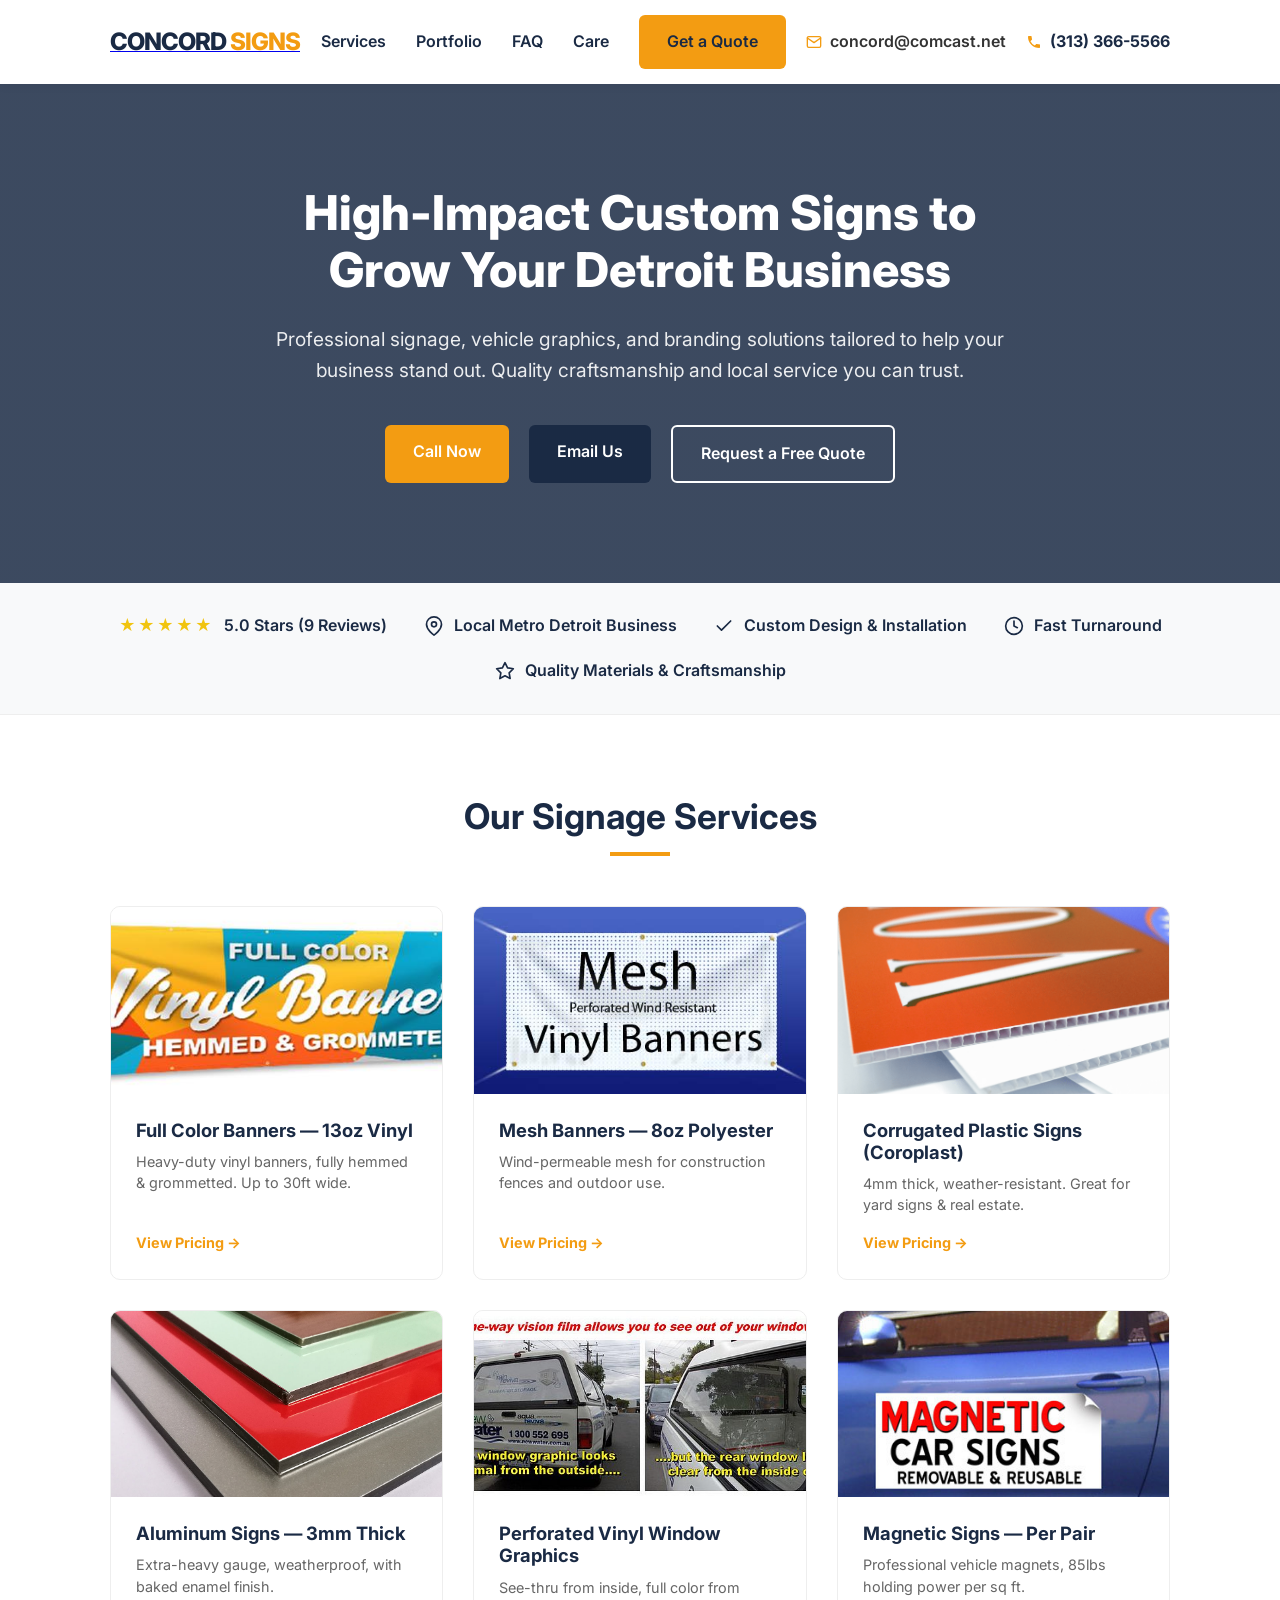
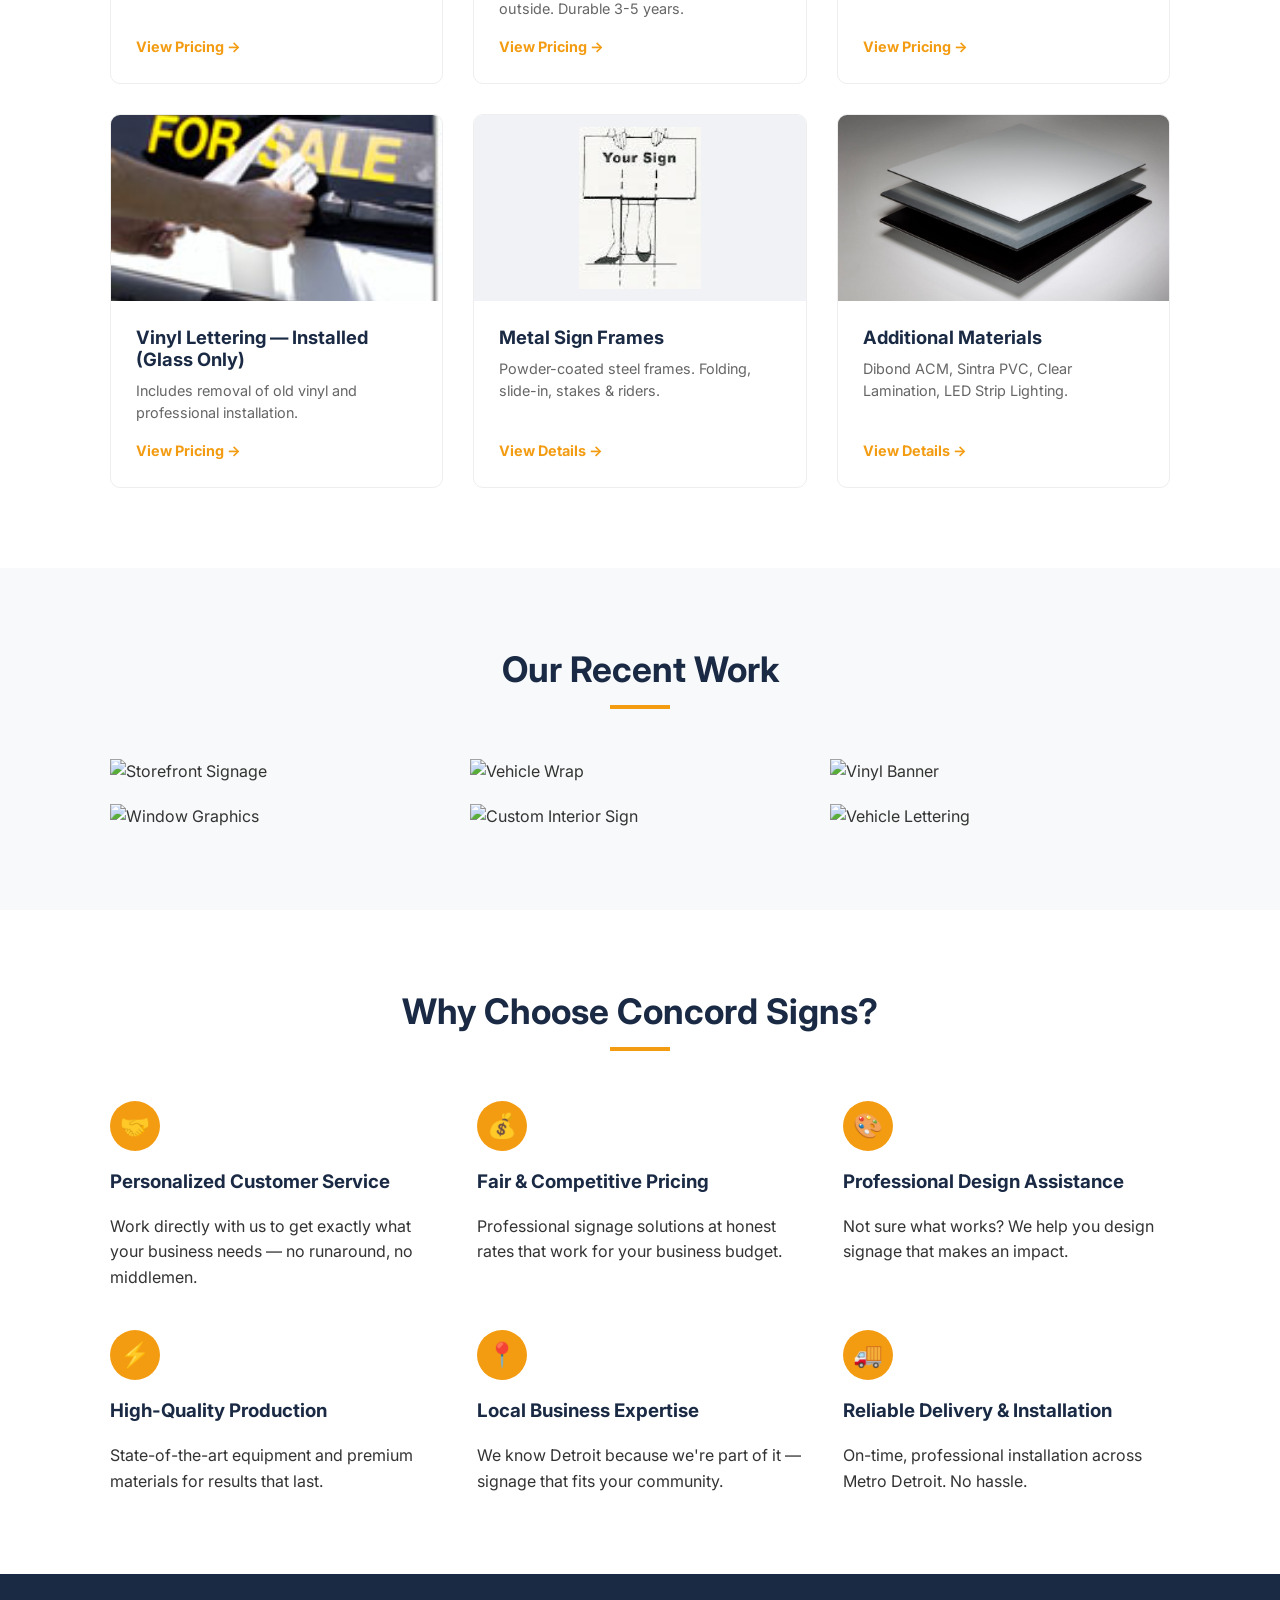
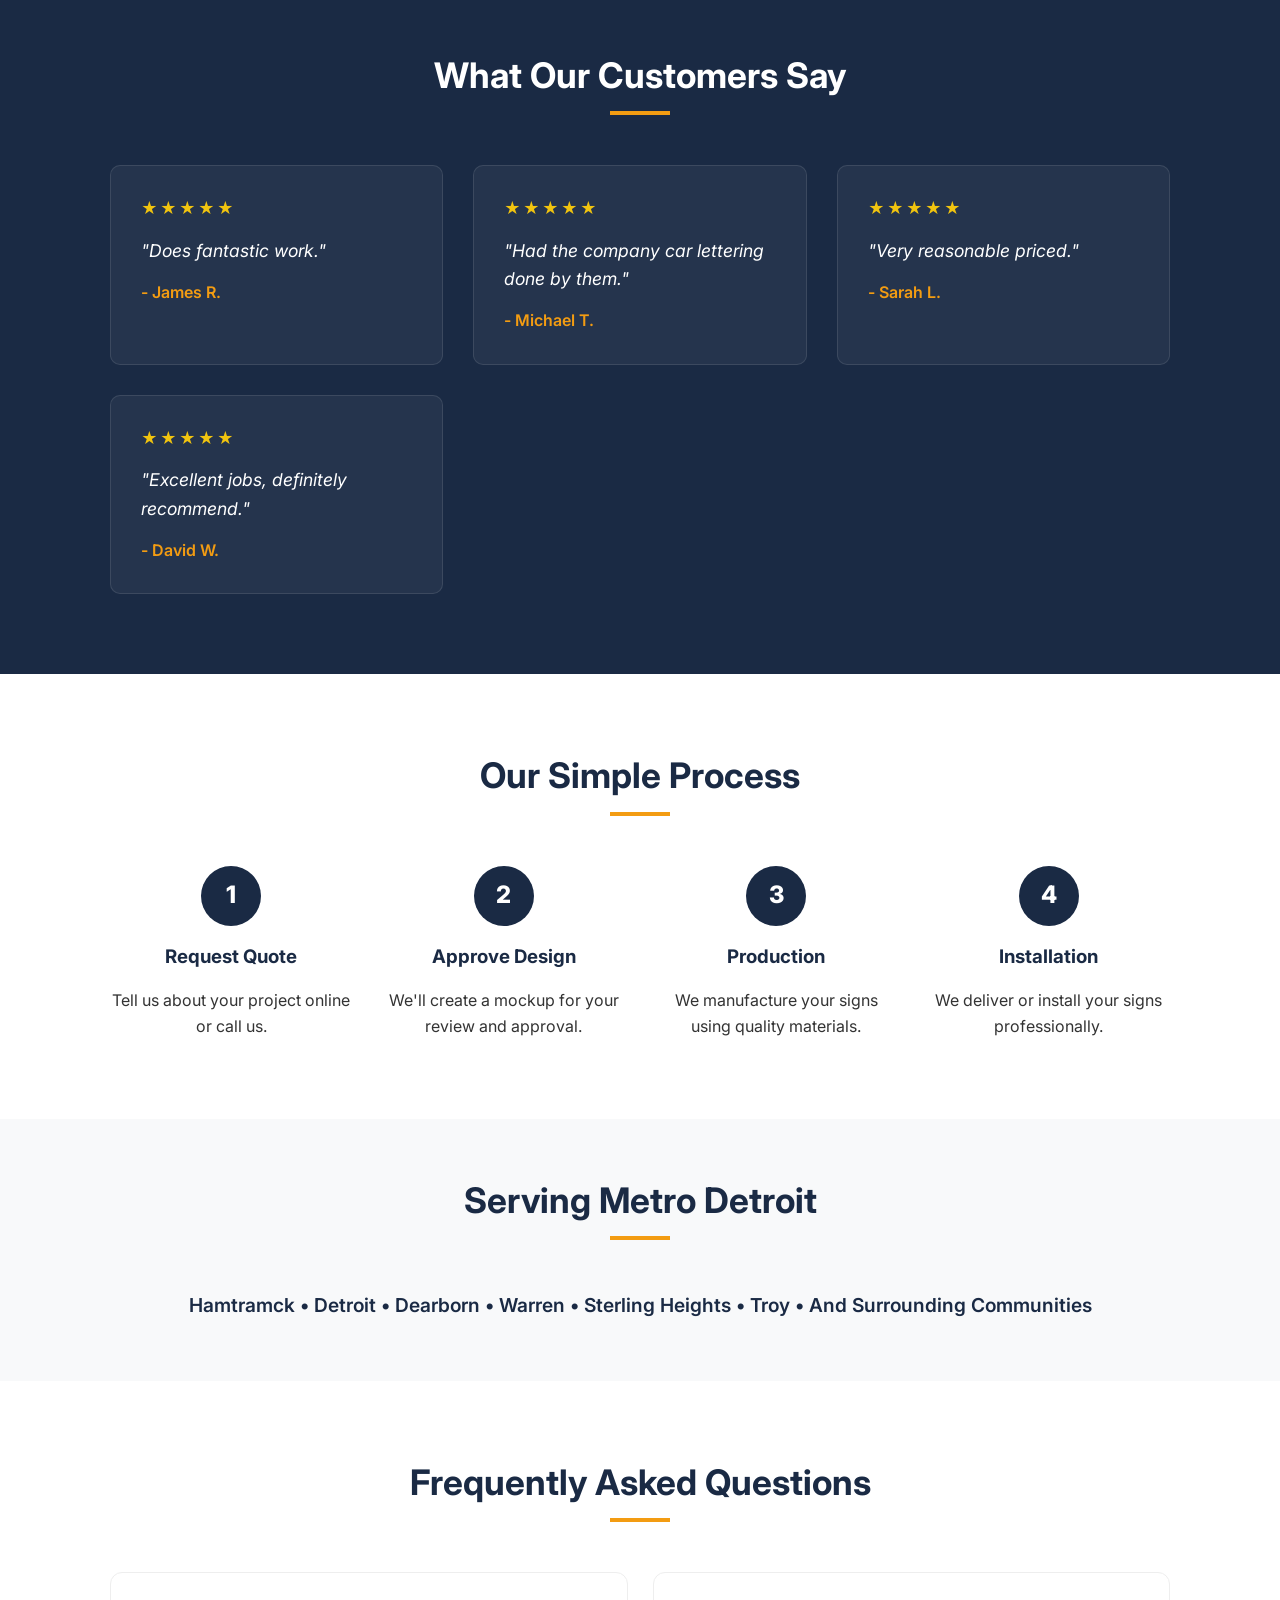
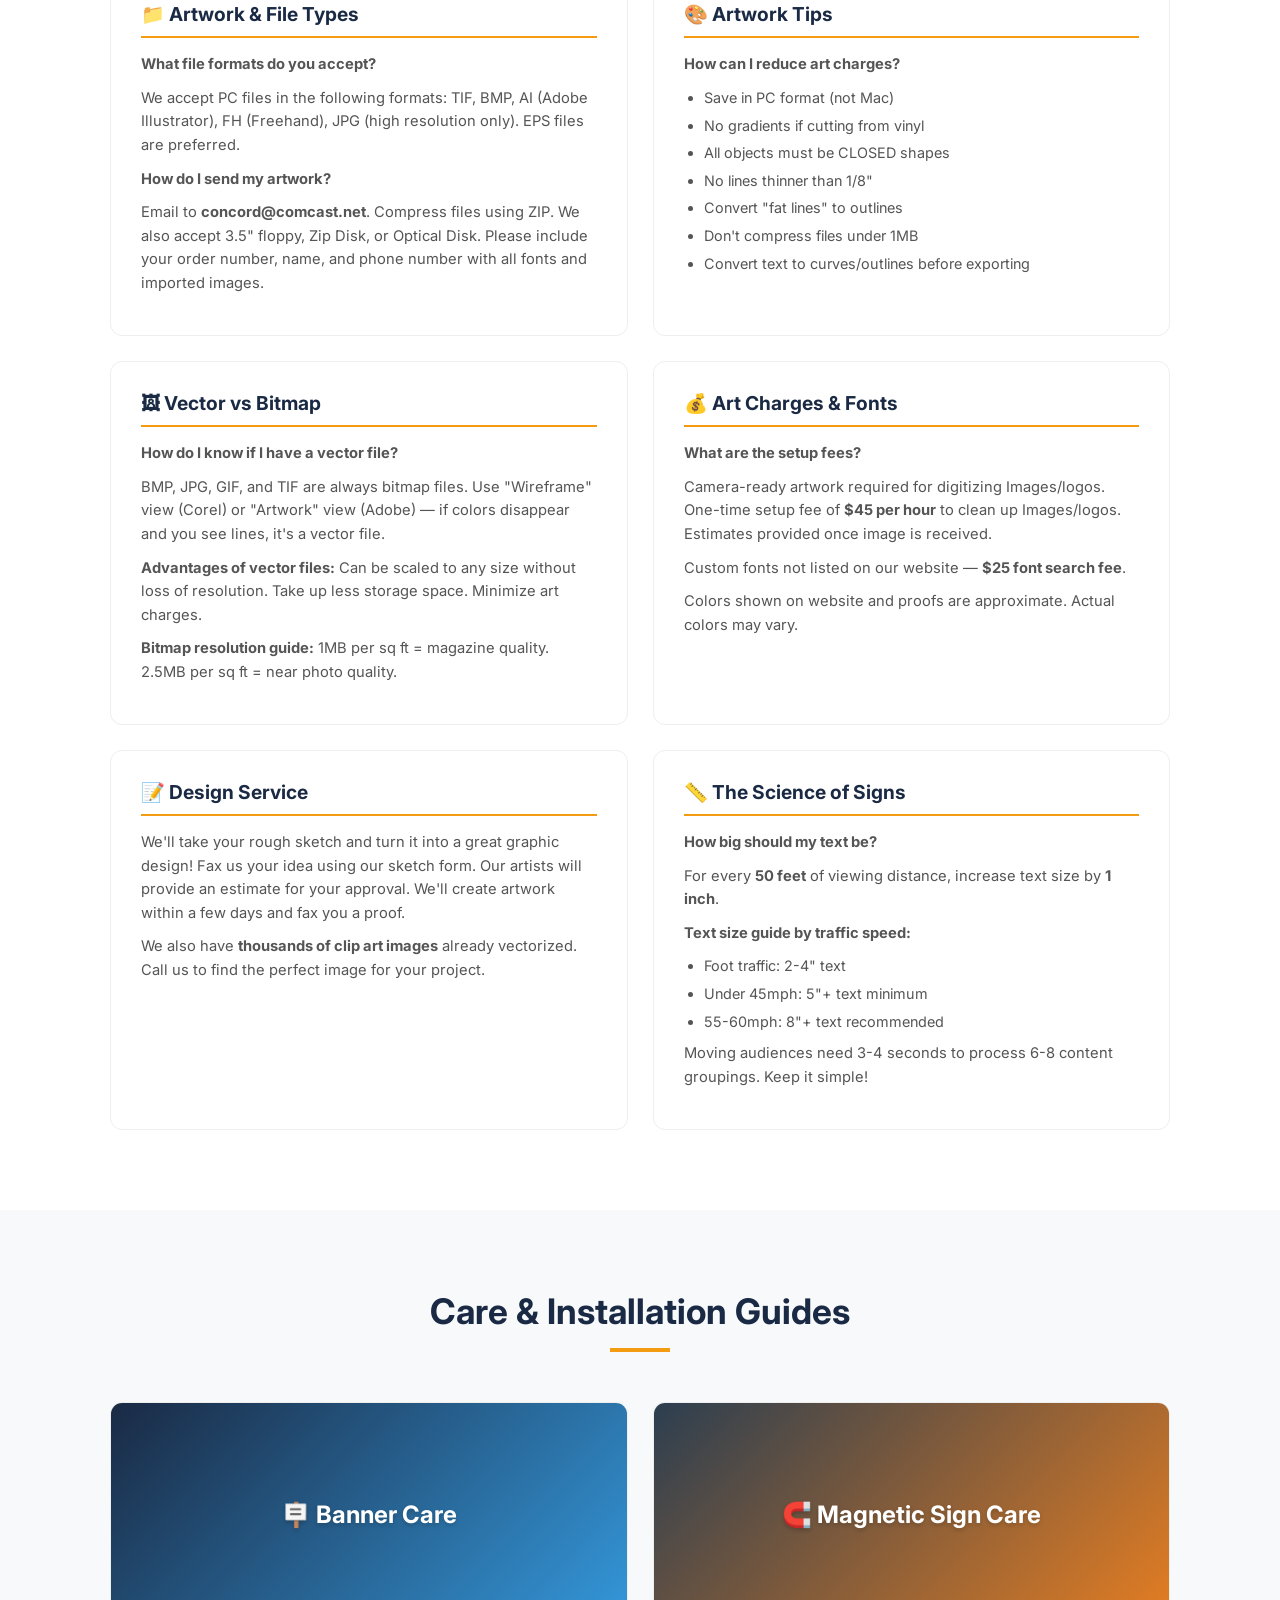
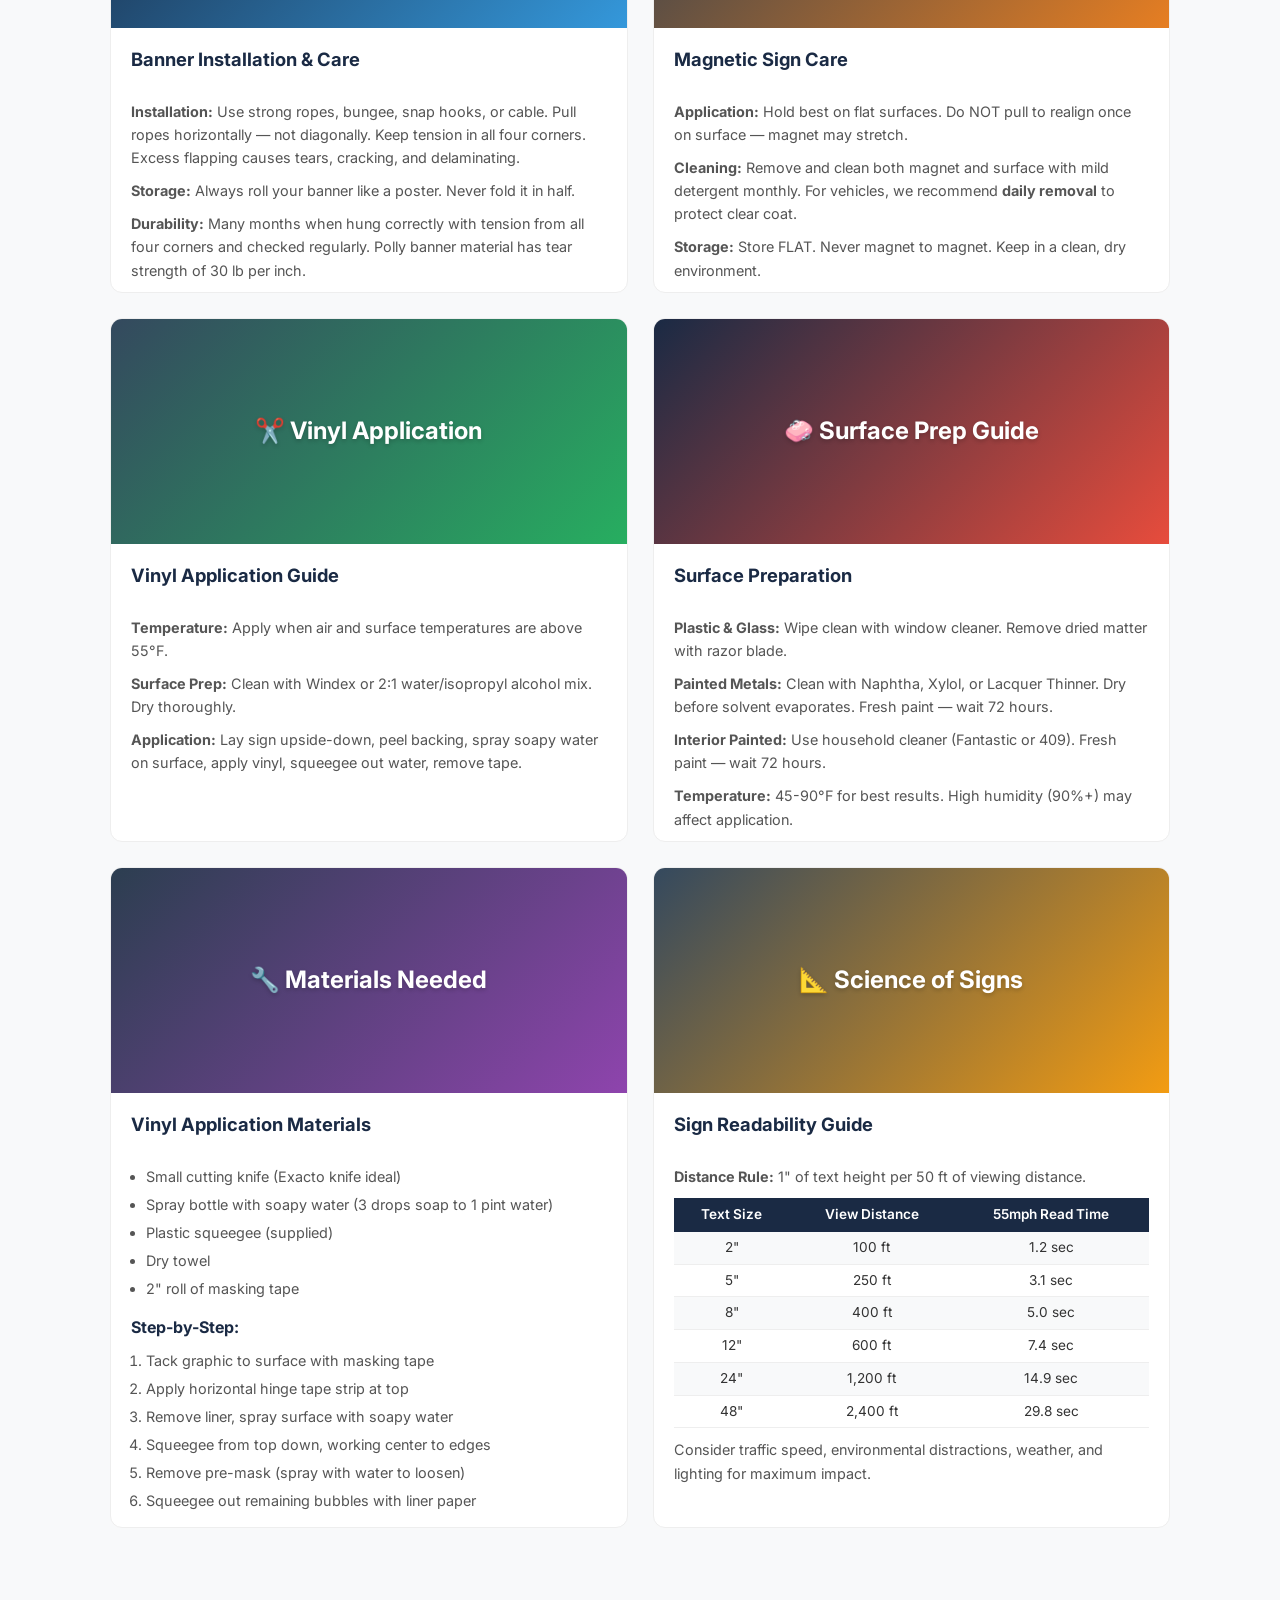
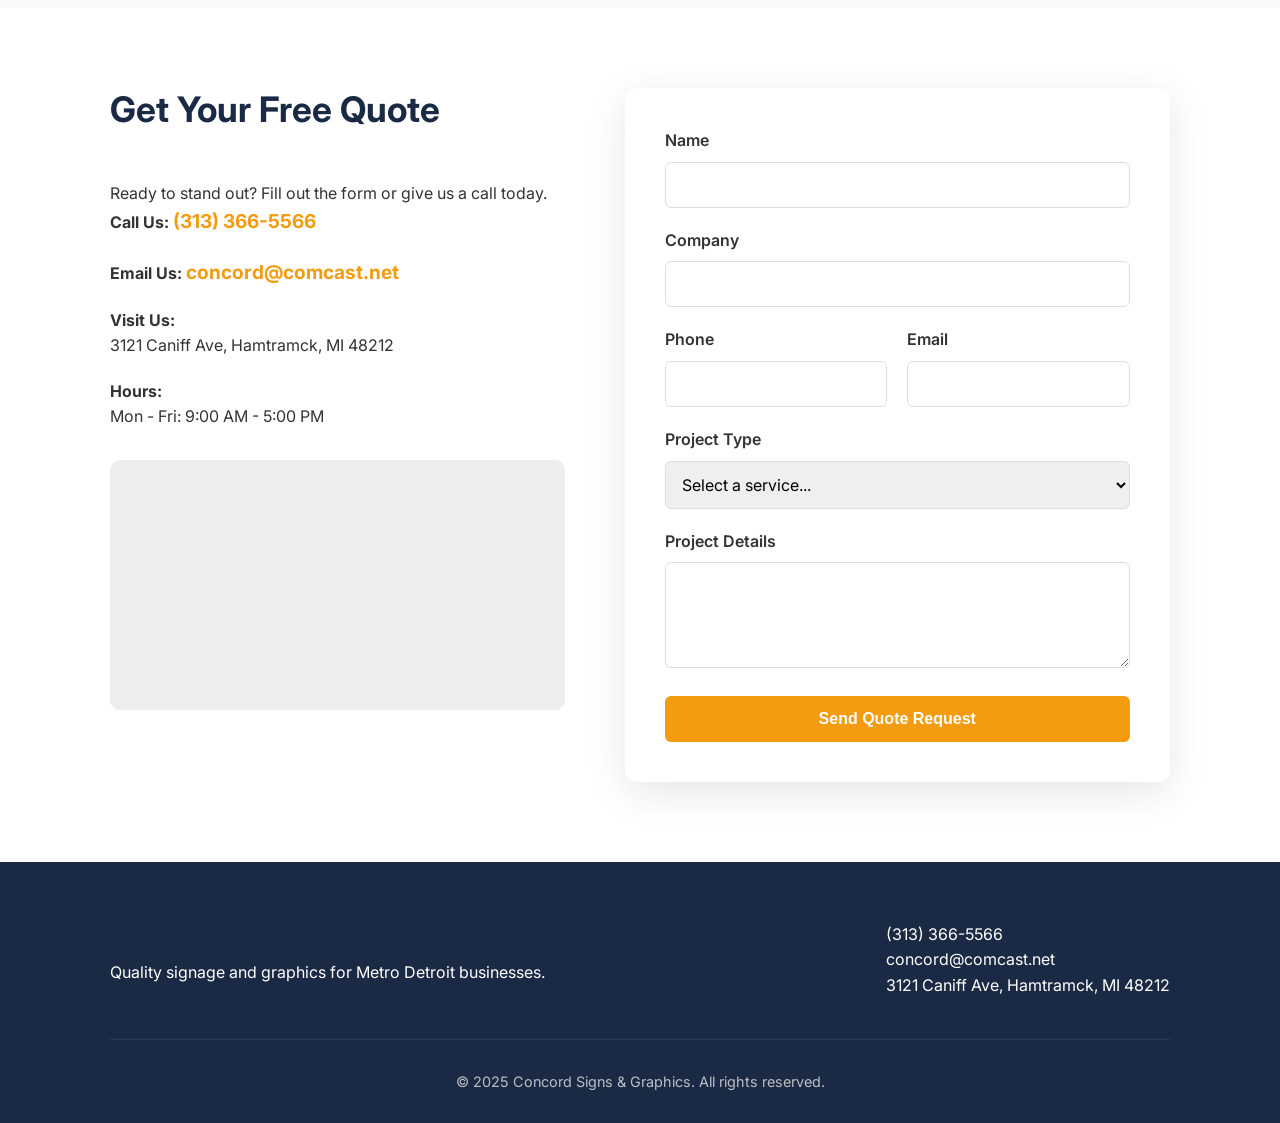
==== commit 4e2f1e98: "Swapped additional materials cover to Aluminum-Composite-Materials-Product-Photo on homepage" ====
--- a/index.html
+++ b/index.html
@@ -271,7 +271,7 @@
                 </a>
                 <a href="Services/additional-materials.html" class="service-card service-card-link">
                     <div class="service-card-img">
-                        <img src="images/dibond.jpg" alt="Additional Materials" loading="lazy">
+                        <img src="images/Aluminum-Composite-Materials-Product-Photo.jpg" alt="Additional Materials" loading="lazy">
                     </div>
                     <div class="service-card-body">
                         <h3>Additional Materials</h3>
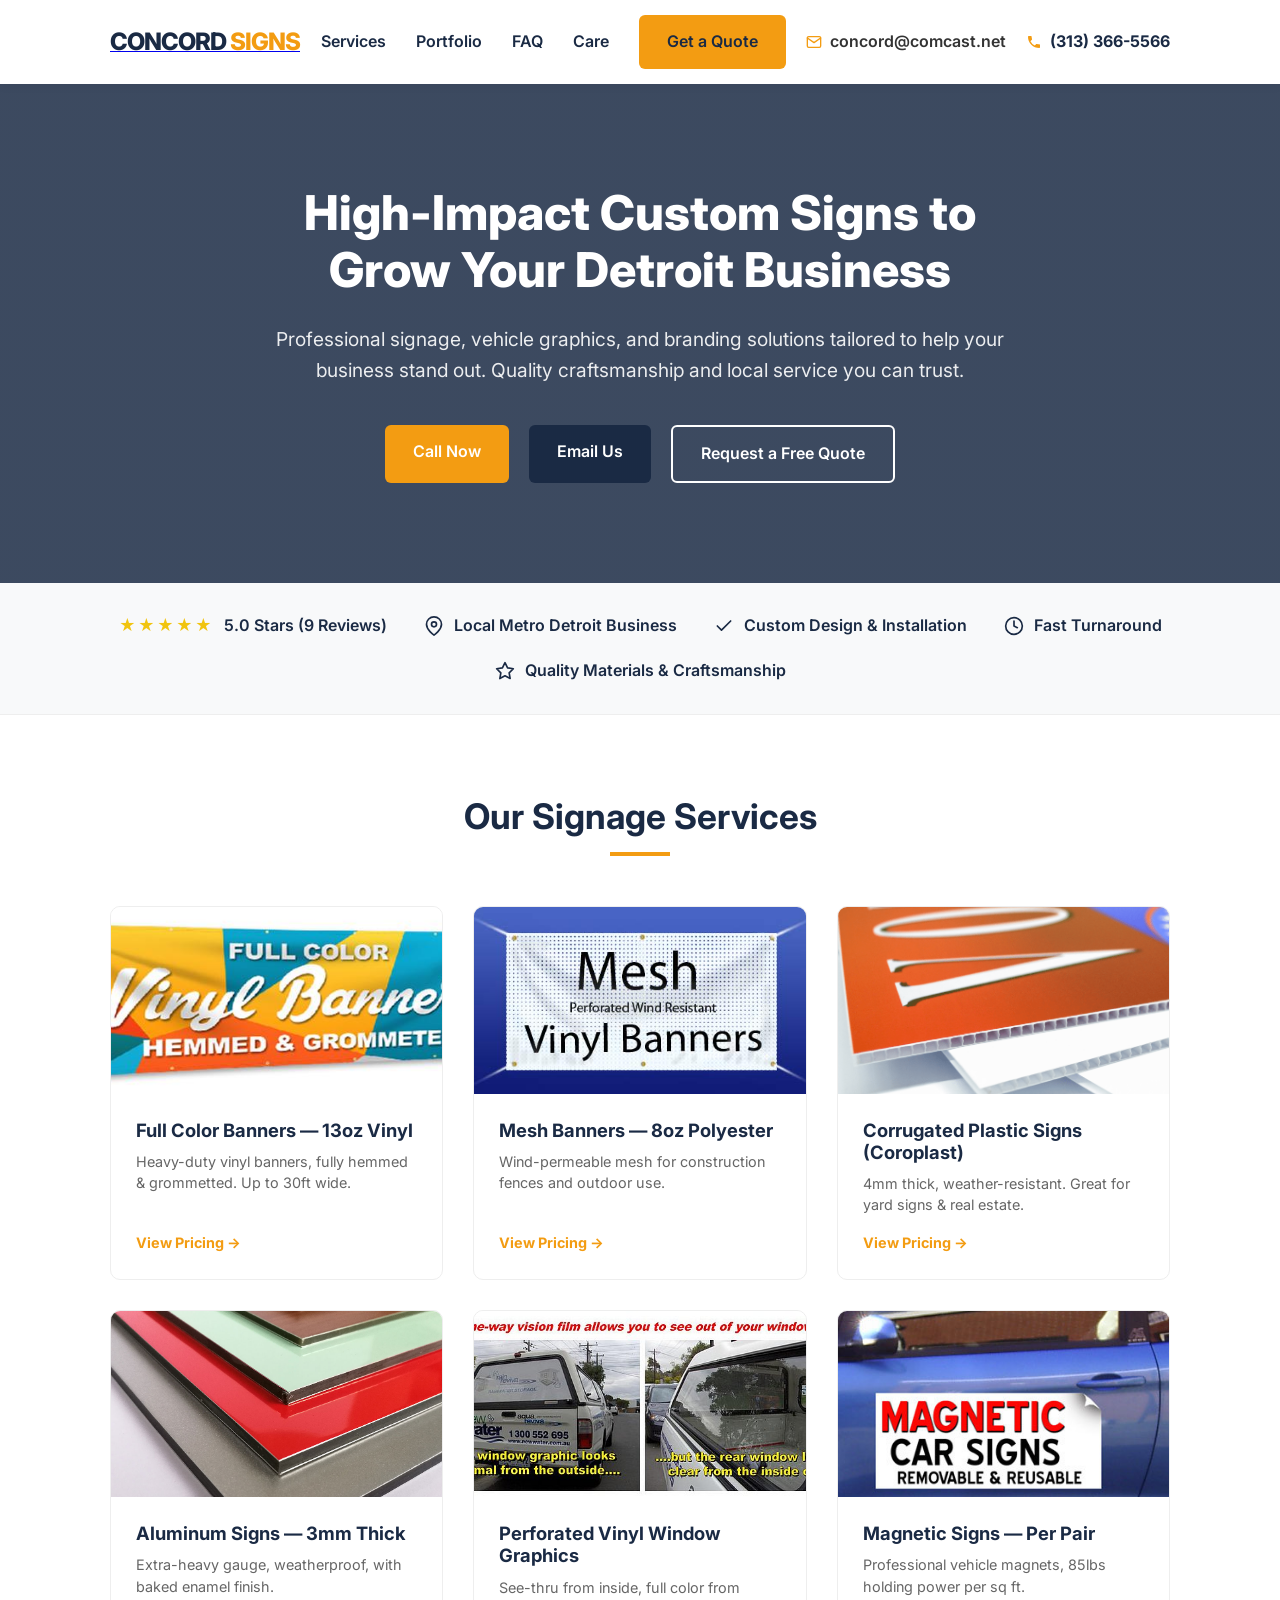
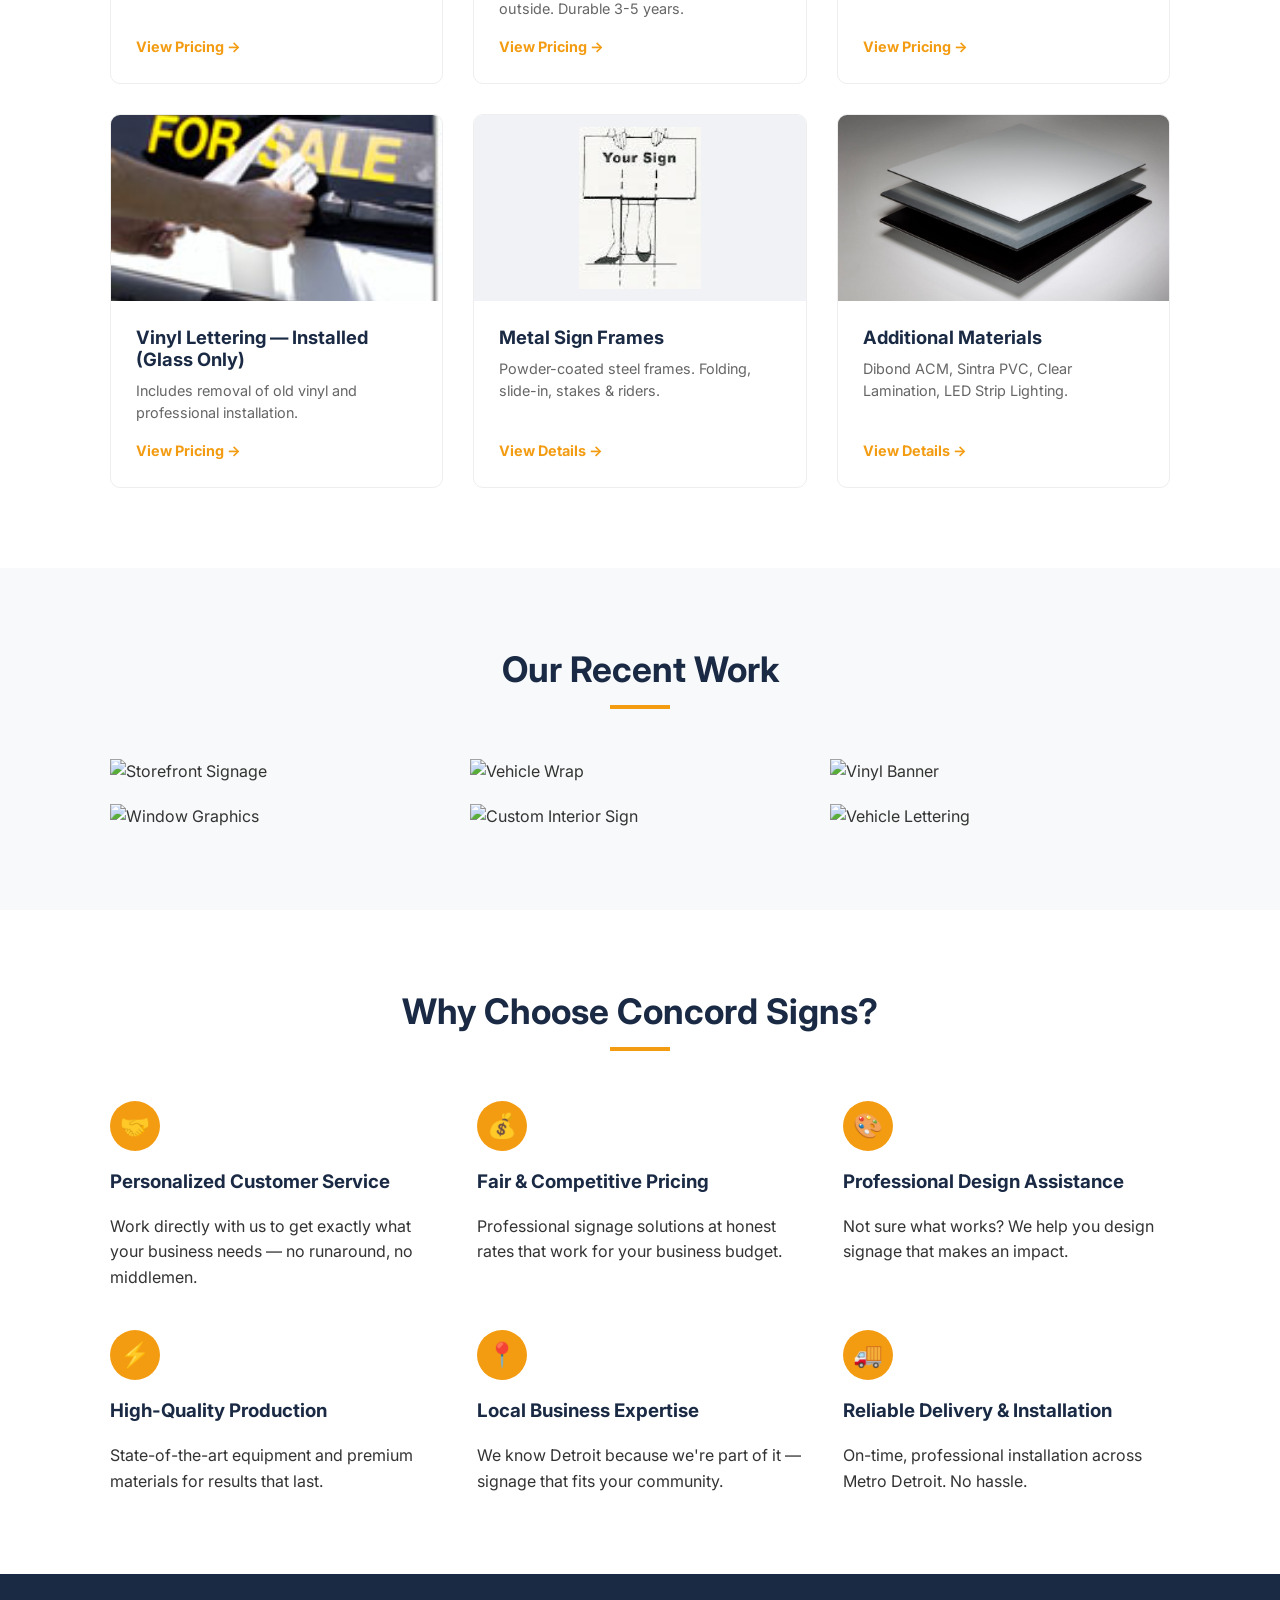
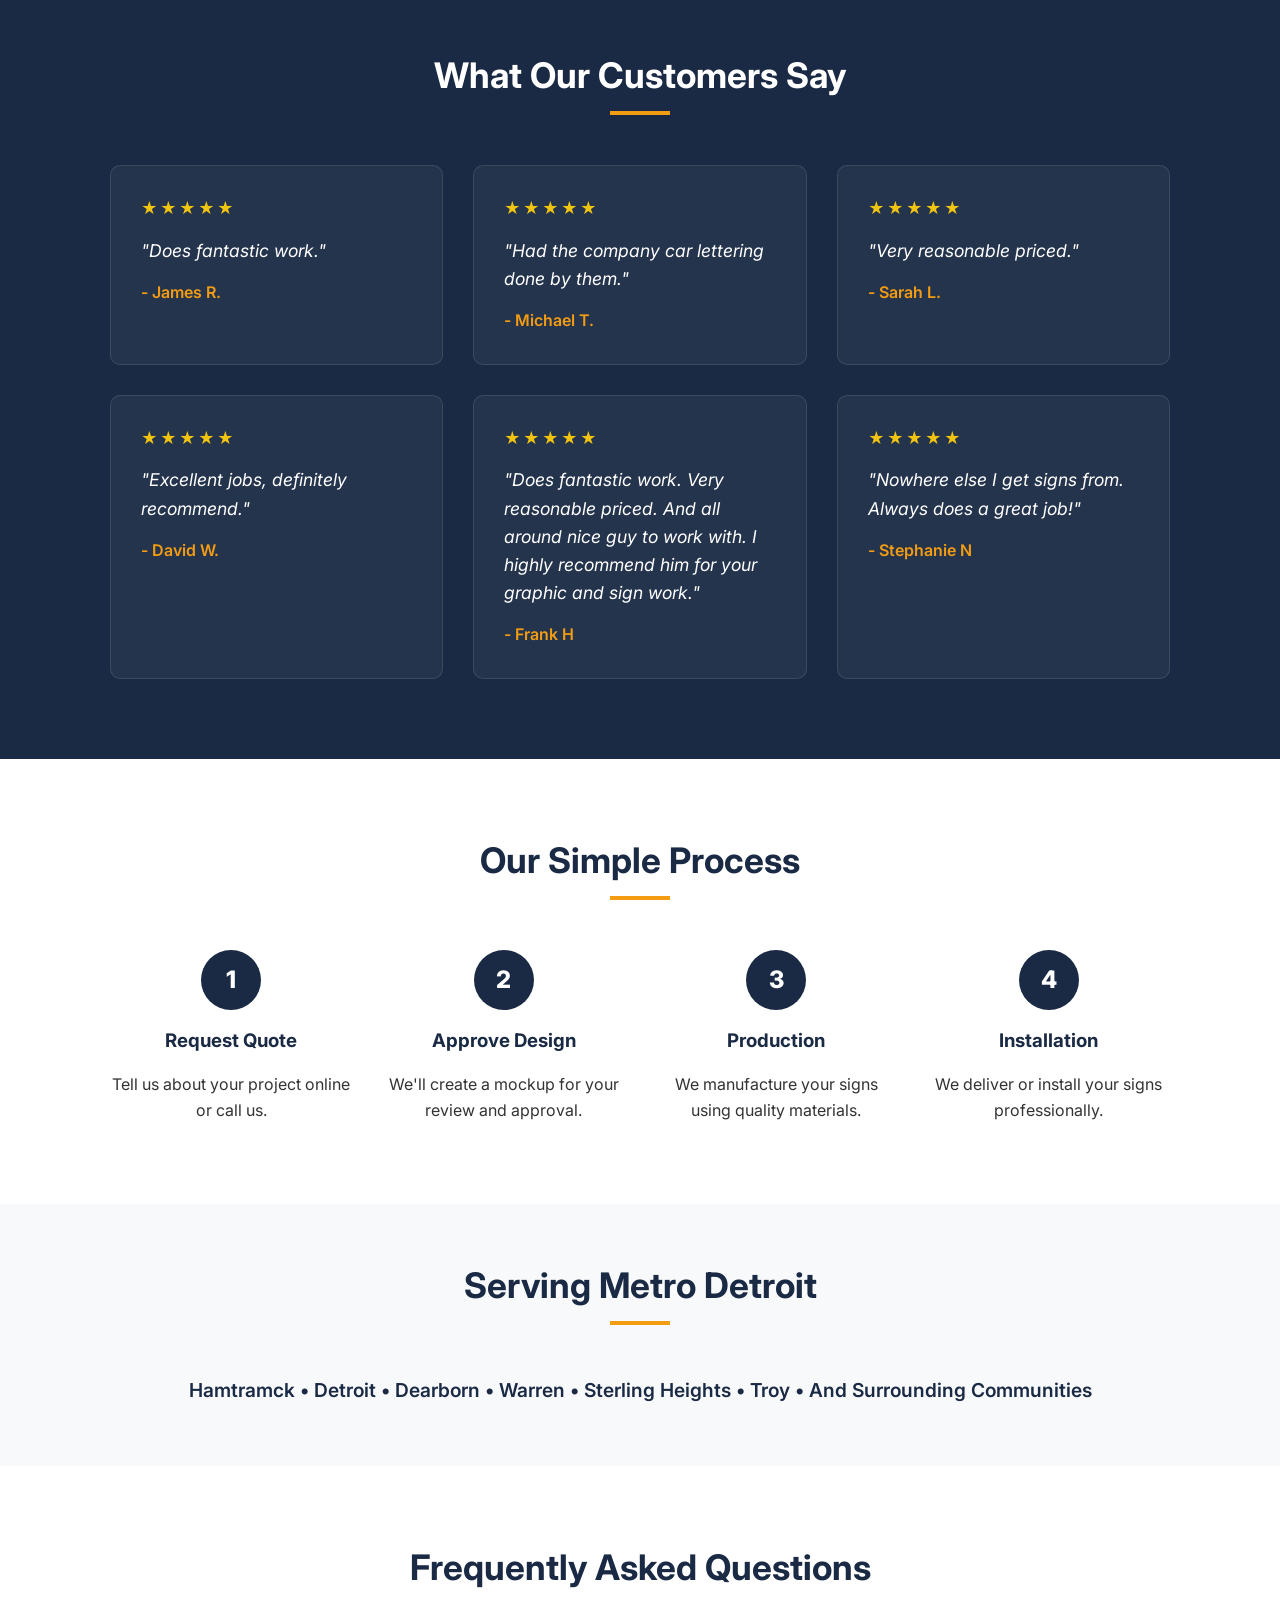
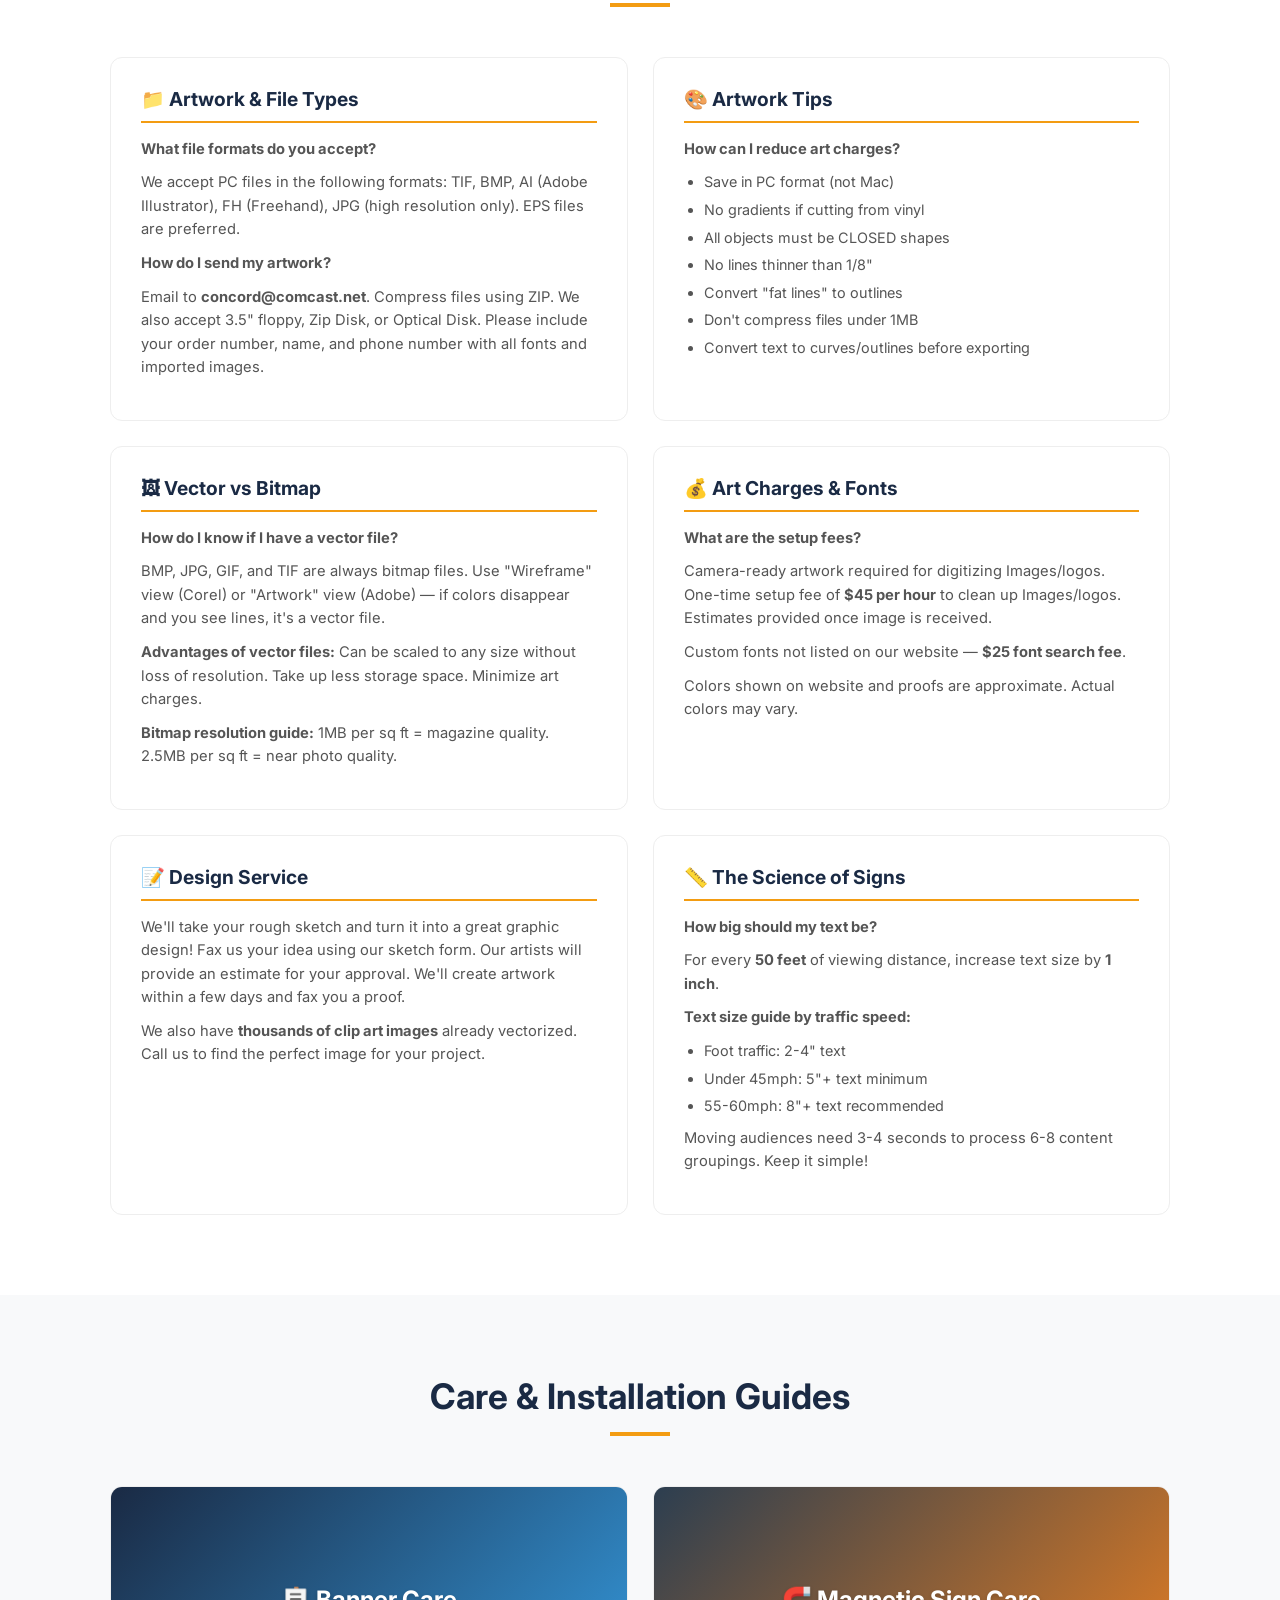
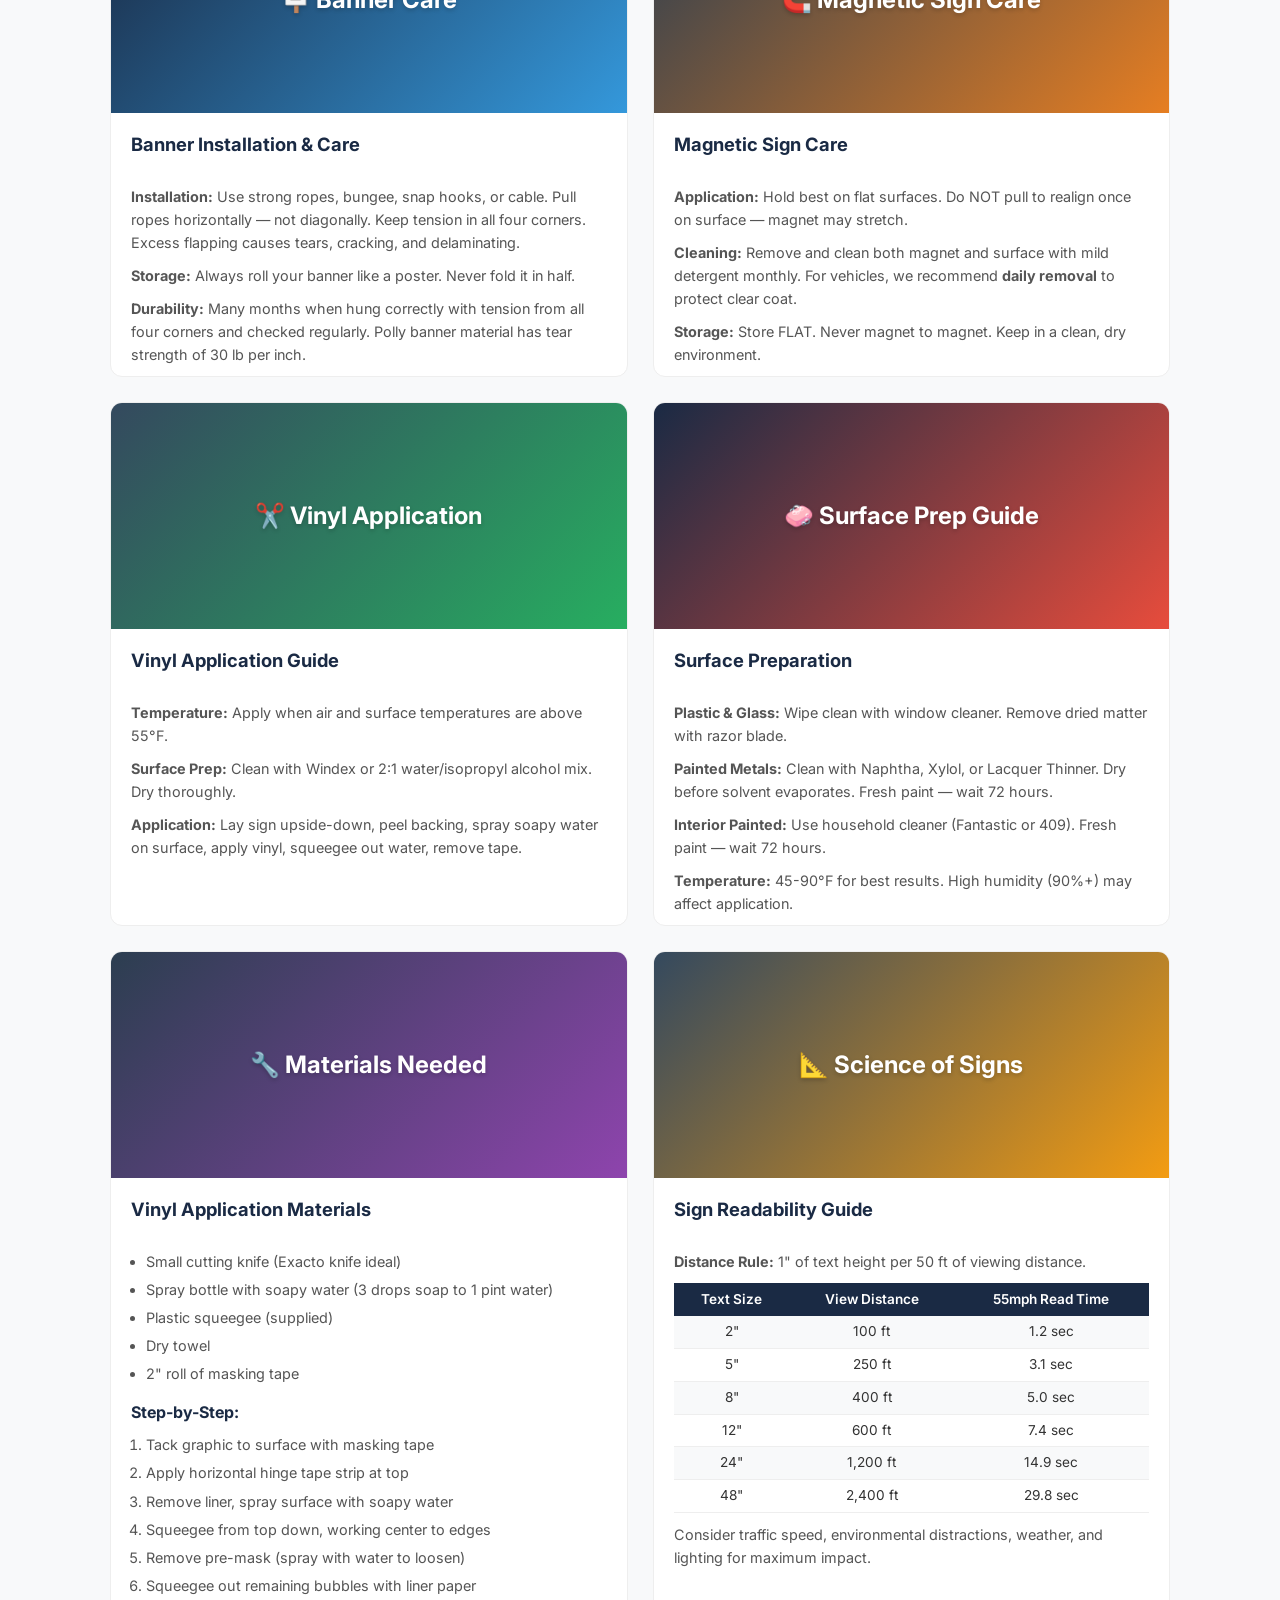
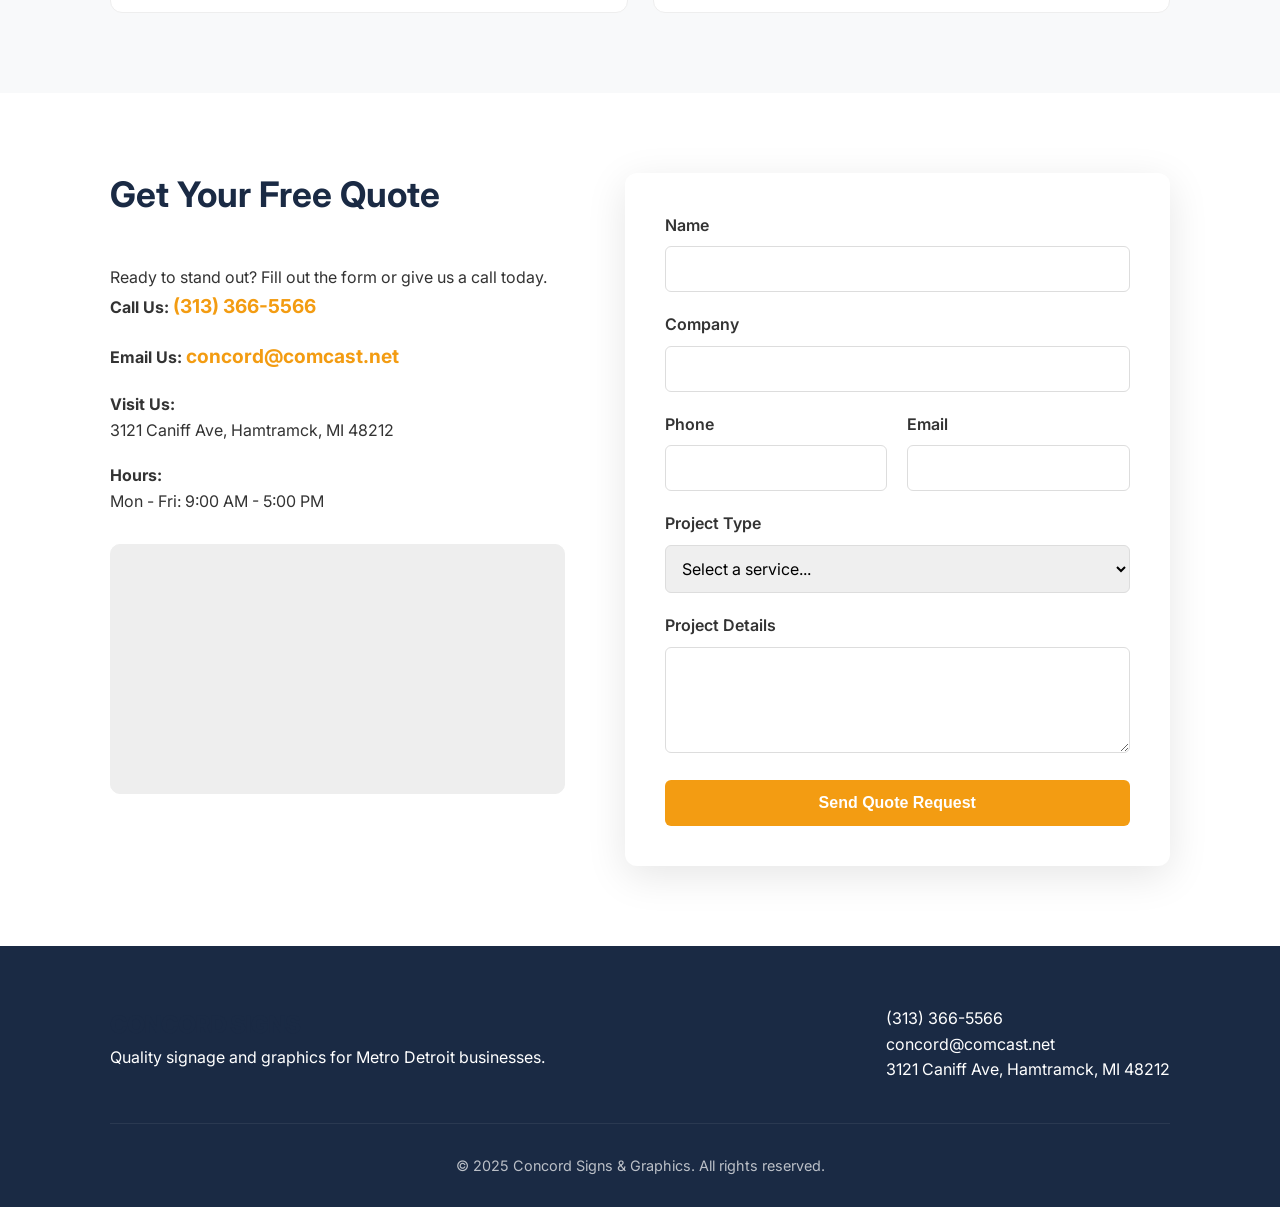
==== commit 46f722bb: "feat: add updated customer reviews for Frank H and Stephanie N to index.html" ====
--- a/index.html
+++ b/index.html
@@ -374,6 +374,16 @@
                     <p>"Excellent jobs, definitely recommend."</p>
                     <span class="reviewer">- David W.</span>
                 </div>
+                <div class="review-card">
+                    <div class="stars">★★★★★</div>
+                    <p>"Does fantastic work. Very reasonable priced. And all around nice guy to work with. I highly recommend him for your graphic and sign work."</p>
+                    <span class="reviewer">- Frank H</span>
+                </div>
+                <div class="review-card">
+                    <div class="stars">★★★★★</div>
+                    <p>"Nowhere else I get signs from. Always does a great job!"</p>
+                    <span class="reviewer">- Stephanie N</span>
+                </div>
             </div>
         </div>
     </section>
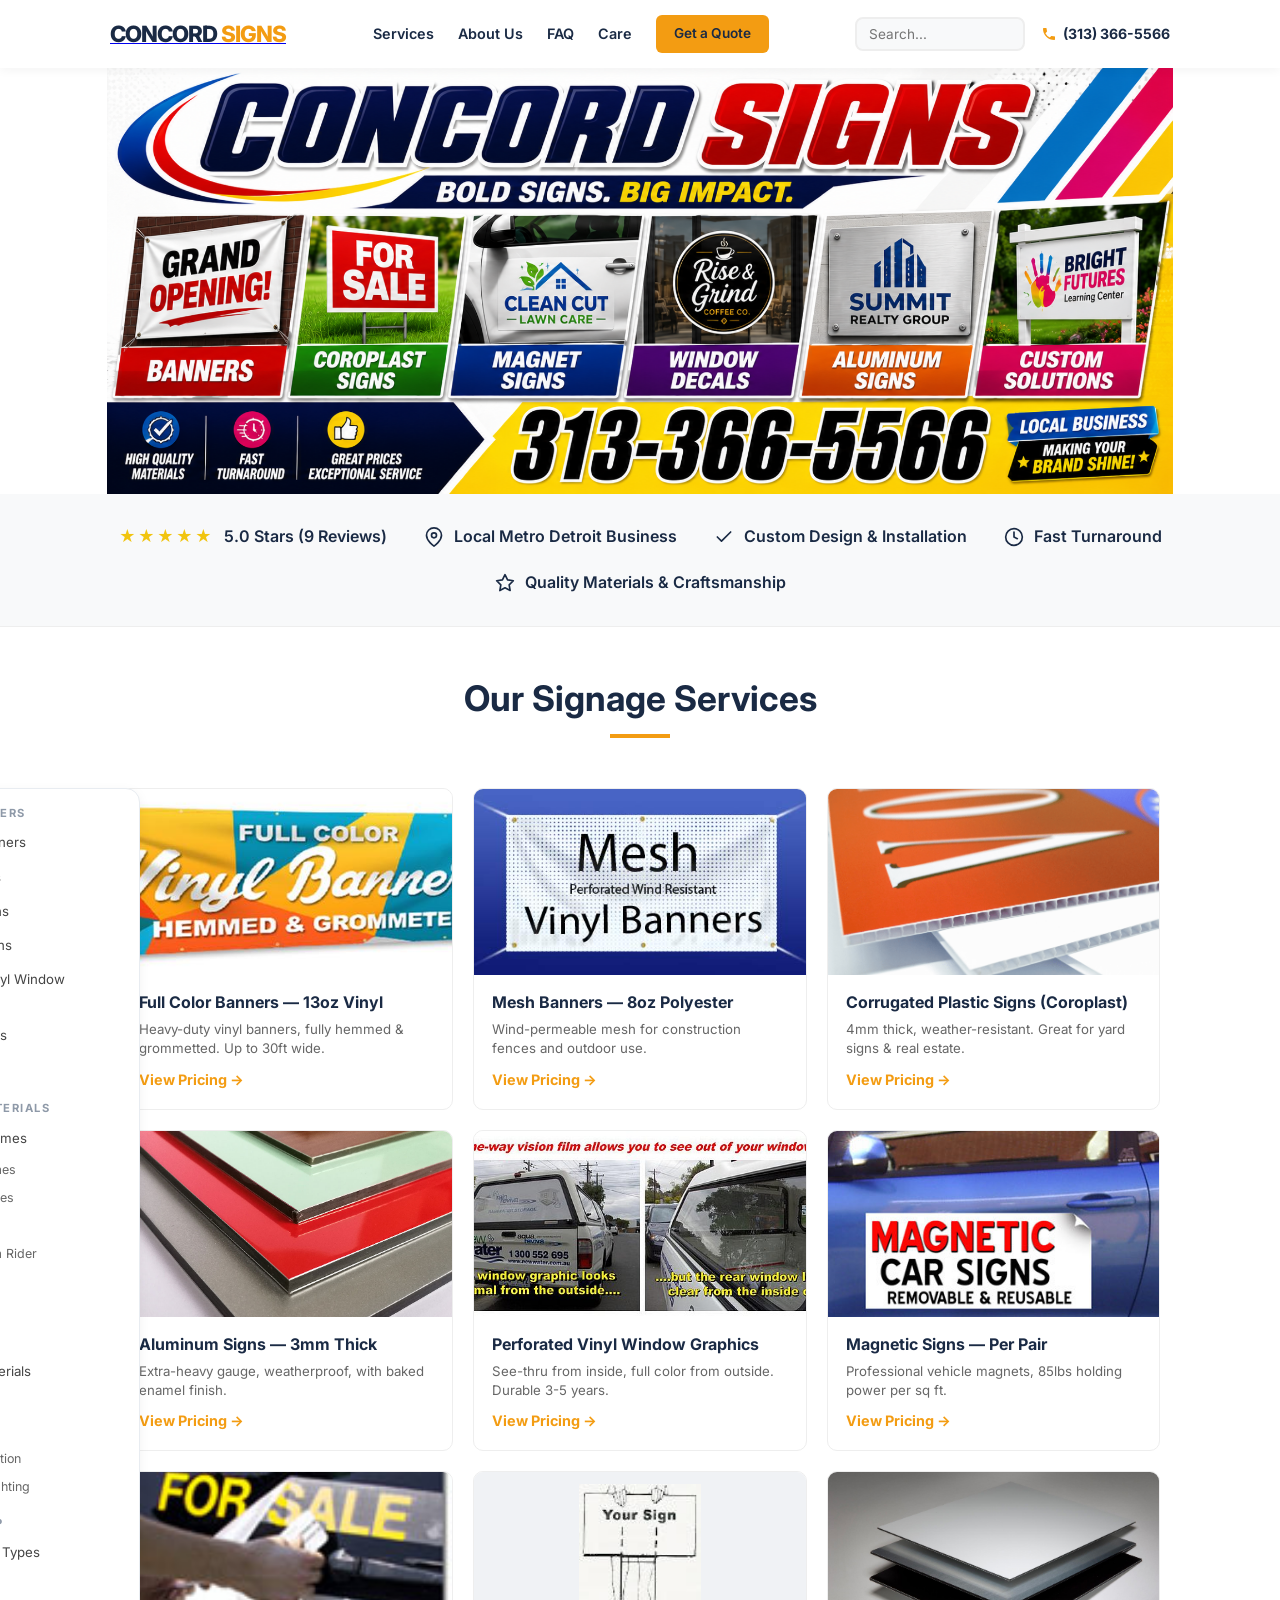
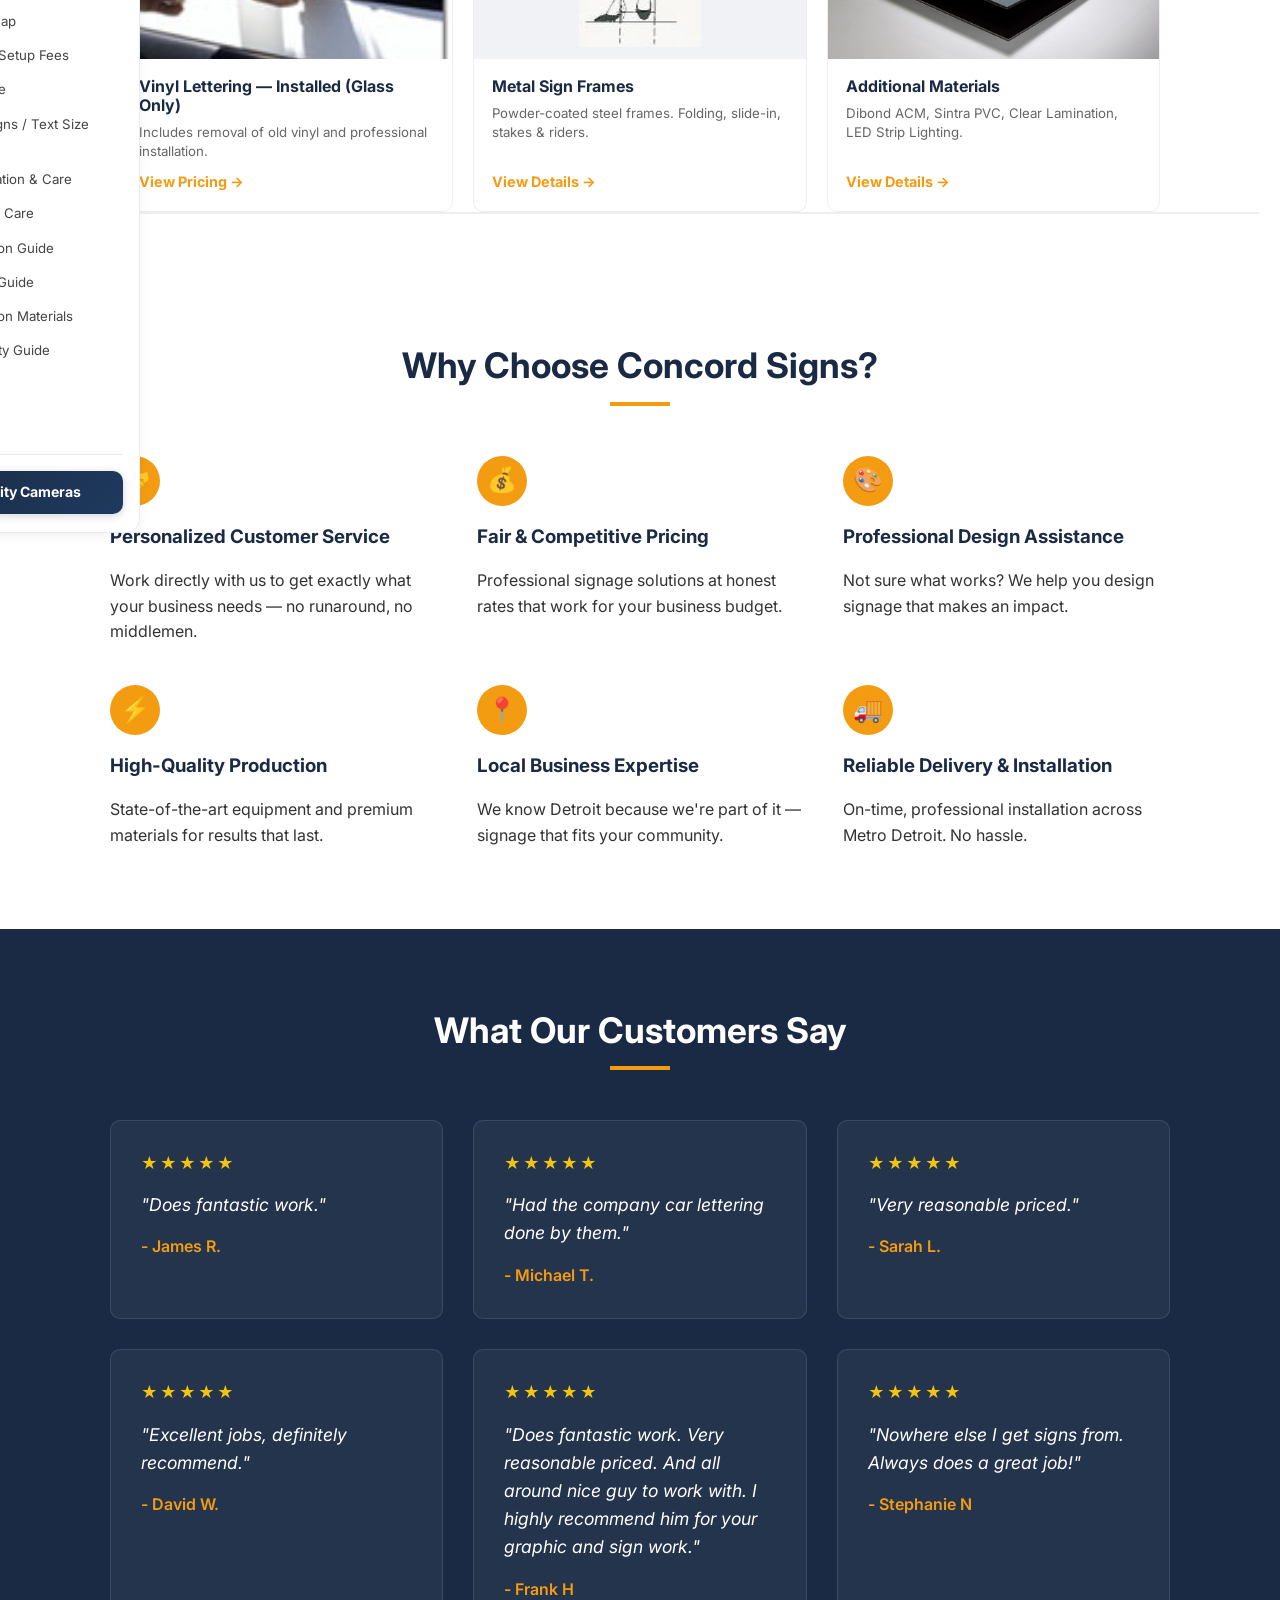
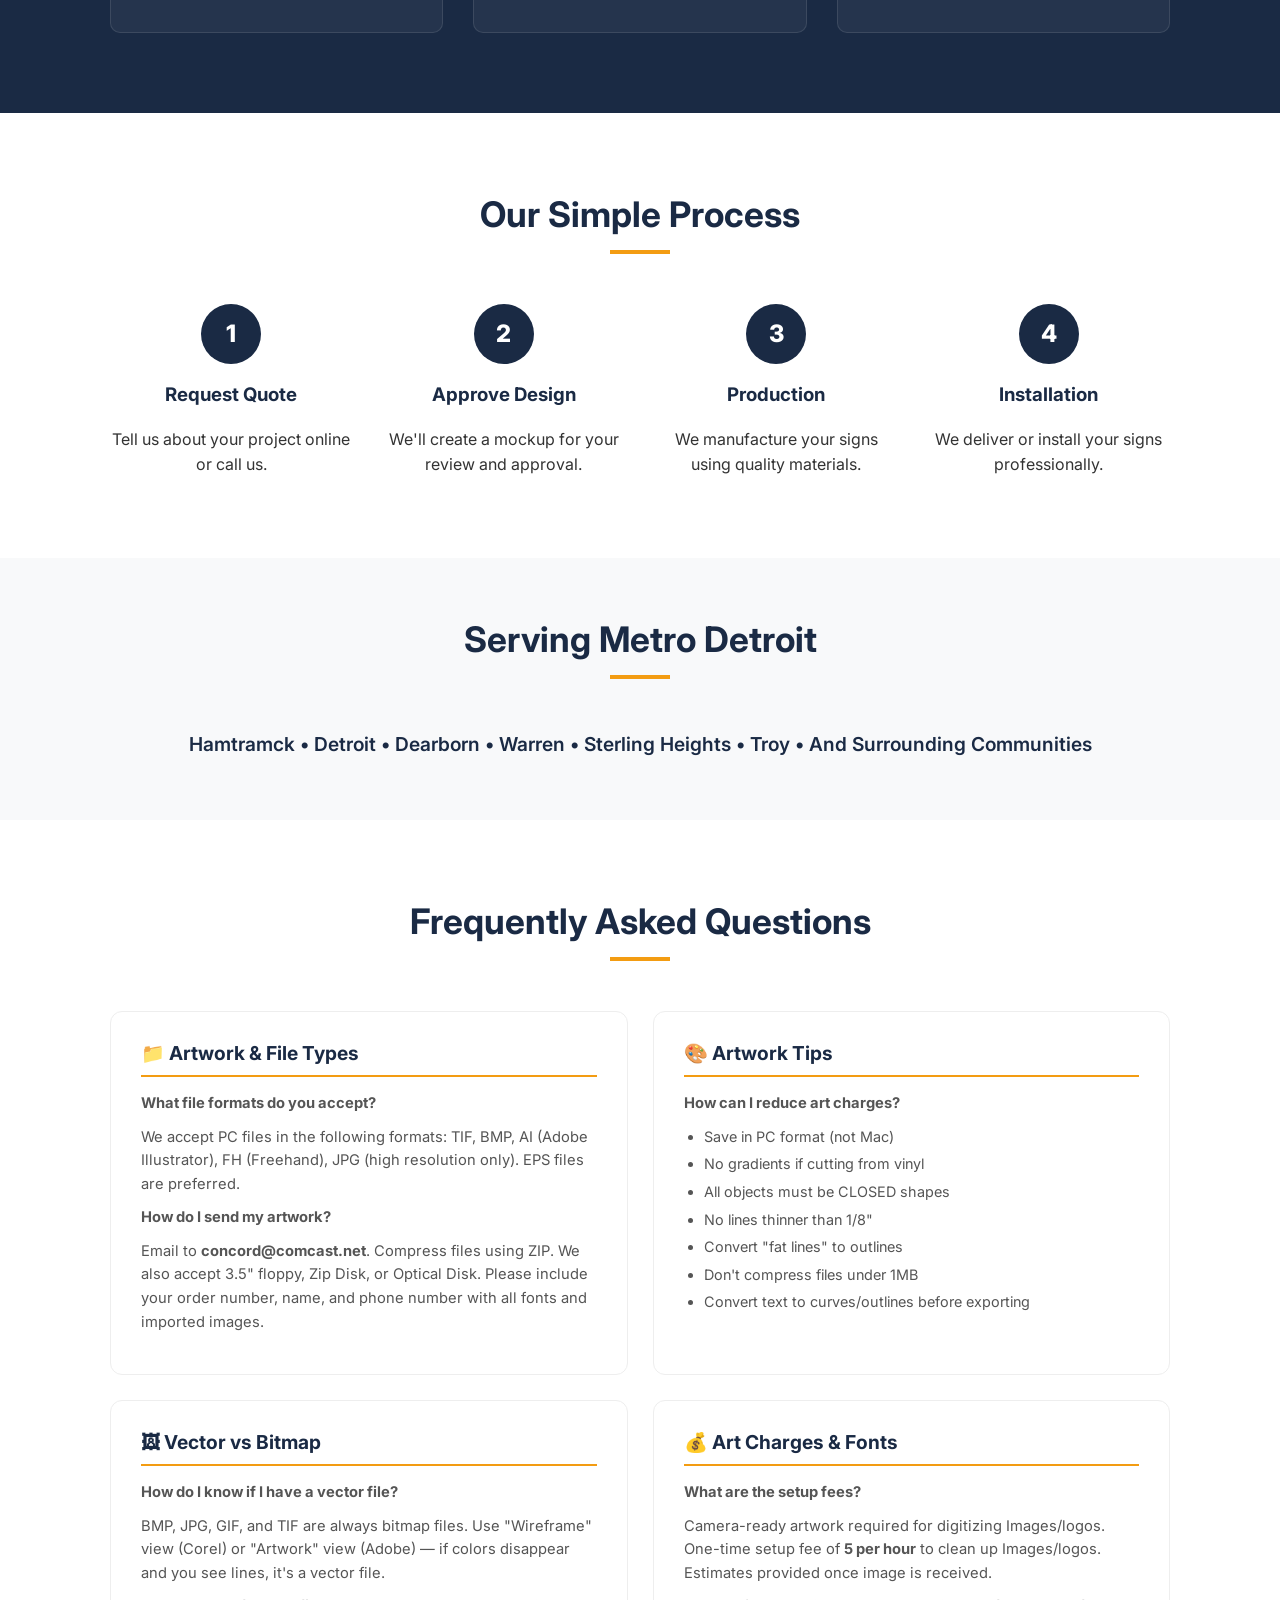
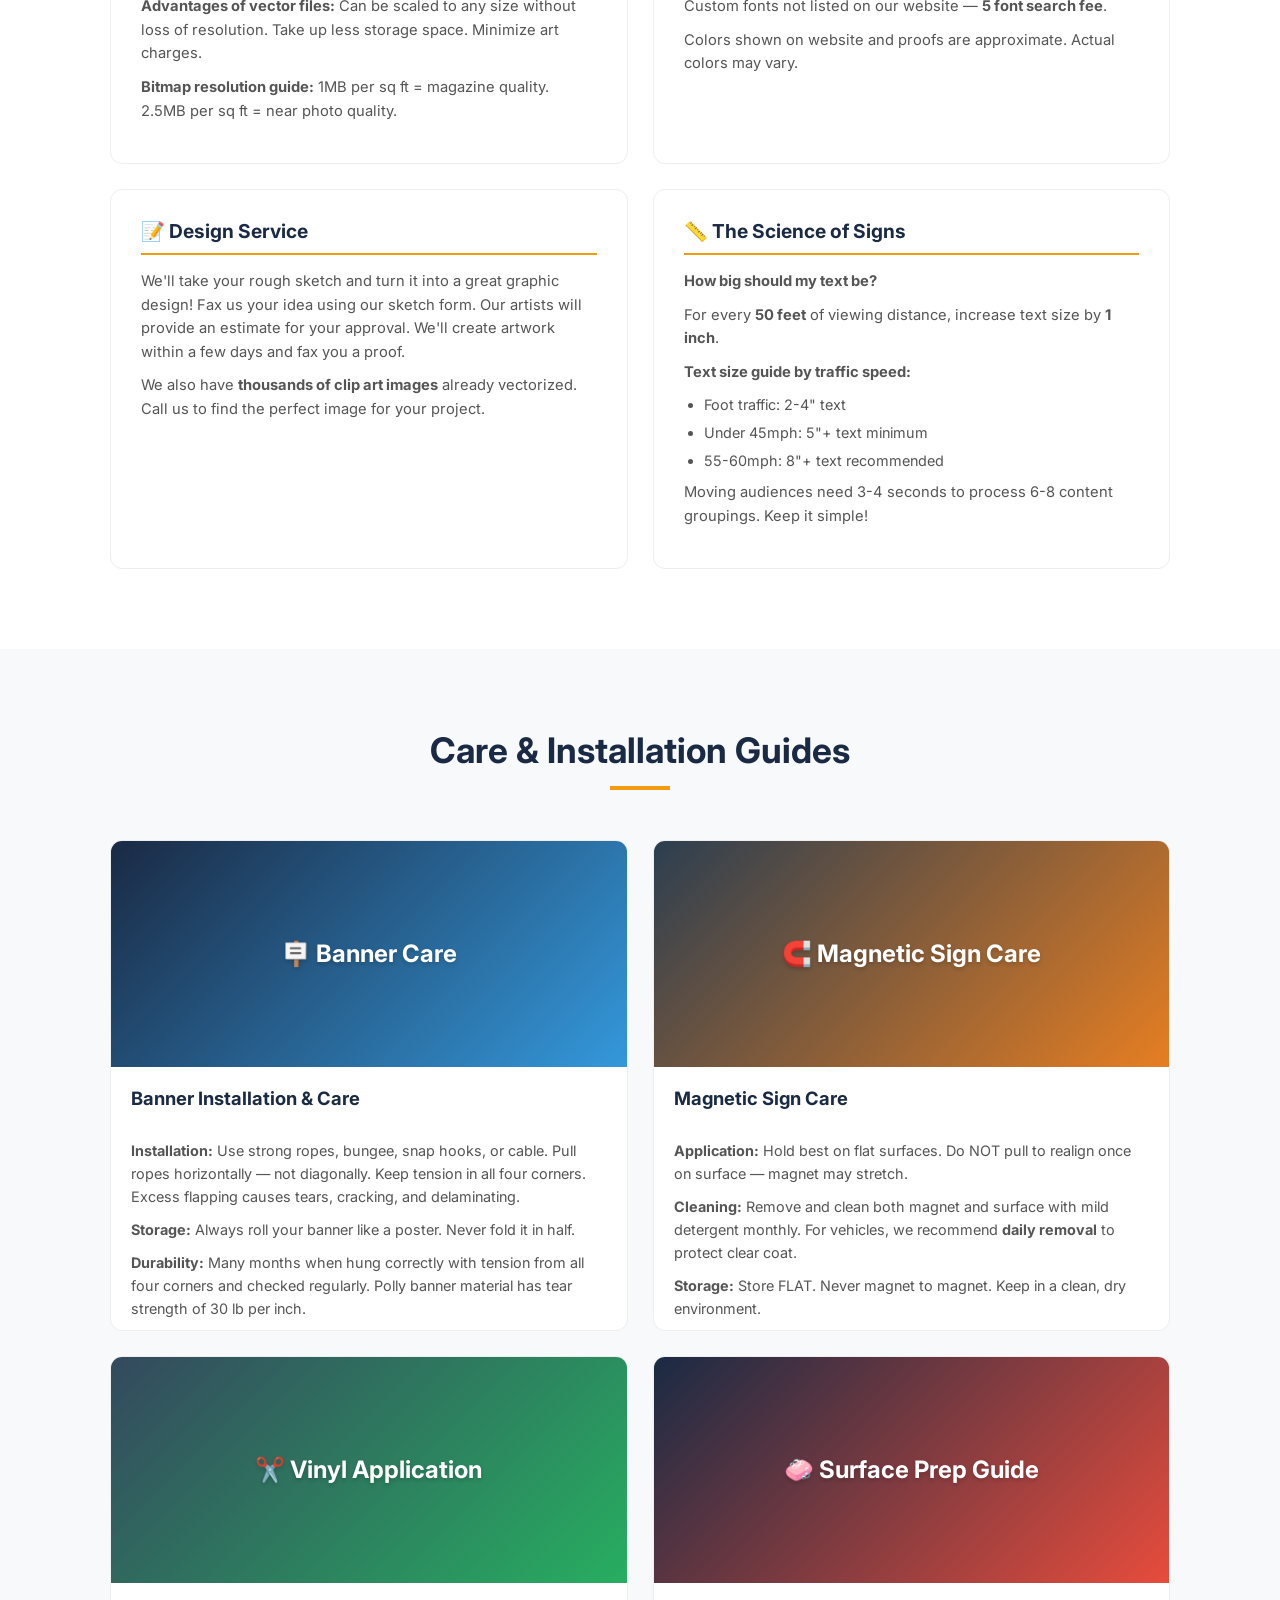
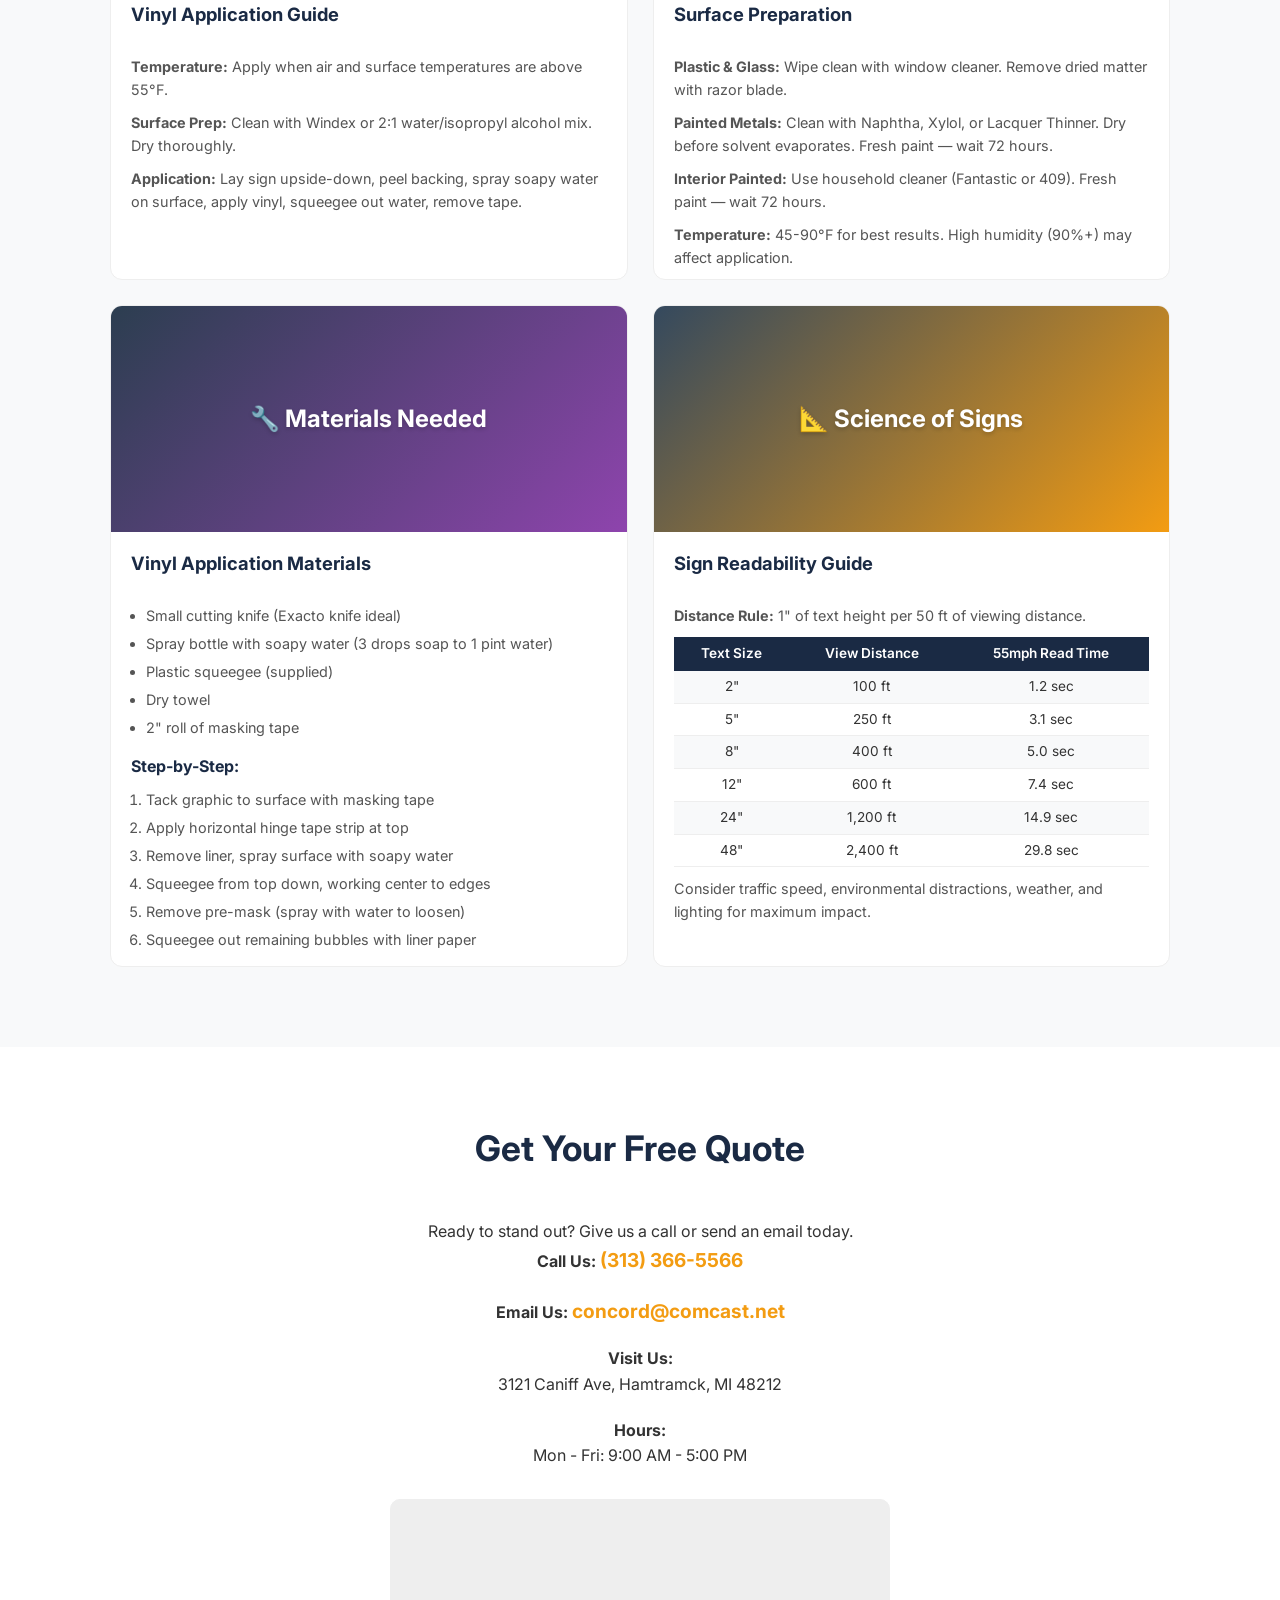
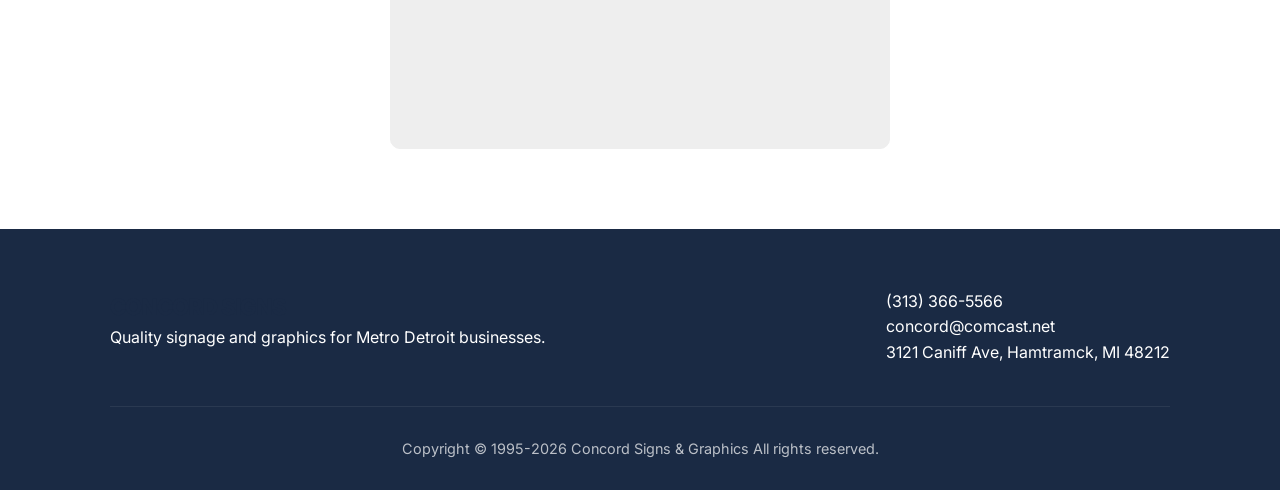
==== commit e343a3fb: "Add files via upload" ====
--- a/index.html
+++ b/index.html
@@ -116,27 +116,29 @@
                 <nav class="main-nav">
                     <ul>
                         <li><a href="#services">Services</a></li>
-                        <li><a href="#portfolio">Portfolio</a></li>
+                        <li><a href="Services/about.html">About Us</a></li>
                         <li><a href="#faq">FAQ</a></li>
                         <li><a href="#care">Care</a></li>
-                        <li><a href="#contact" class="btn btn-primary">Get a Quote</a></li>
+                        <li><a href="#contact" class="btn btn-primary nav-cta">Get a Quote</a></li>
                     </ul>
                 </nav>
+                <div class="header-right">
+                    <div class="search-wrapper">
+                        <div class="search-bar">
+                            <input type="text" id="search-input" placeholder="Search..." autocomplete="off">
+                            <div id="search-results" class="search-results"></div>
+                        </div>
+                    </div>
+                    <a href="tel:+13133665566" class="header-phone">
+                        <svg xmlns="http://www.w3.org/2000/svg" width="16" height="16" viewBox="0 0 24 24" fill="var(--accent-color)"><path d="M6.62 10.79a15.05 15.05 0 006.59 6.59l2.2-2.2a1 1 0 011.01-.24 11.36 11.36 0 003.58.57 1 1 0 011 1V20a1 1 0 01-1 1A17 17 0 013 4a1 1 0 011-1h3.5a1 1 0 011 1 11.36 11.36 0 00.57 3.58 1 1 0 01-.25 1.01l-2.2 2.2z"/></svg>
+                        (313) 366-5566
+                    </a>
+                </div>
                 <button class="hamburger" aria-label="Toggle menu">
                     <span></span>
                     <span></span>
                     <span></span>
                 </button>
-                <div class="header-contact-wrapper">
-                    <a href="mailto:concord@comcast.net" class="header-email">
-                        <svg xmlns="http://www.w3.org/2000/svg" width="16" height="16" viewBox="0 0 24 24" fill="none" stroke="var(--accent-color)" stroke-width="2" stroke-linecap="round" stroke-linejoin="round"><path d="M4 4h16c1.1 0 2 .9 2 2v12c0 1.1-.9 2-2 2H4c-1.1 0-2-.9-2-2V6c0-1.1.9-2 2-2z"></path><polyline points="22,6 12,13 2,6"></polyline></svg>
-                        concord@comcast.net
-                    </a>
-                    <a href="tel:+13133665566" class="header-phone">
-                        <svg xmlns="http://www.w3.org/2000/svg" width="16" height="16" viewBox="0 0 24 24" fill="var(--accent-color)"><path d="M6.62 10.79a15.05 15.05 0 006.59 6.59l2.2-2.2a1 1 0 011.01-.24 11.36 11.36 0 003.58.57 1 1 0 011 1V20a1 1 0 01-1 1A17 17 0 013 4a1 1 0 011-1h3.5a1 1 0 011 1 11.36 11.36 0 00.57 3.58 1 1 0 01-.25 1.01l-2.2 2.2z"/></svg>
-                        (313) 366-5566
-                    </a>
-                </div>
             </div>
         </div>
     </header>
@@ -144,15 +146,6 @@
     <!-- Hero Section -->
     <section class="hero">
         <div class="container">
-            <div class="hero-content">
-                <h1>High-Impact Custom Signs to Grow Your Detroit Business</h1>
-                <p>Professional signage, vehicle graphics, and branding solutions tailored to help your business stand out. Quality craftsmanship and local service you can trust.</p>
-                <div class="hero-btns">
-                    <a href="tel:+13133665566" class="btn btn-primary">Call Now</a>
-                    <a href="mailto:concord@comcast.net" class="btn btn-secondary">Email Us</a>
-                    <a href="#contact" class="btn btn-outline">Request a Free Quote</a>
-                </div>
-            </div>
         </div>
     </section>
 
@@ -182,13 +175,75 @@
                 </div>
             </div>
         </div>
-    </section>
+    </div>
+</section>
 
     <!-- Services -->
-    <section id="services" class="services">
-        <div class="container">
-            <h2 class="section-title">Our Signage Services</h2>
-            <div class="services-grid">
+            <section id="services" class="services">
+                <div class="container">
+                    <h2 class="section-title">Our Signage Services</h2>
+                    <div class="services-layout">
+                        <aside class="services-sidebar">
+                            <nav class="sidebar-nav">
+                                <h3>Signs &amp; Banners</h3>
+                                <ul>
+                                    <li><a href="Services/full-color-banners.html">Full Color Banners</a></li>
+                                    <li><a href="Services/mesh-banners.html">Mesh Banners</a></li>
+                                    <li><a href="Services/coroplast.html">Coroplast Signs</a></li>
+                                    <li><a href="Services/aluminum-signs.html">Aluminum Signs</a></li>
+                                    <li><a href="Services/perforated-vinyl.html">Perforated Vinyl Window Graphics</a></li>
+                                    <li><a href="Services/magnetic-signs.html">Magnetic Signs</a></li>
+                                    <li><a href="Services/vinyl-lettering.html">Vinyl Lettering</a></li>
+                                </ul>
+                                <h3>Frames &amp; Materials</h3>
+                                <ul>
+                                    <li>
+                                        <a href="Services/metal-frames.html">Metal Sign Frames</a>
+                                        <ul class="sub-links">
+                                            <li><a href="Services/metal-frames.html#slide-in-frames">Slide-In Frames</a></li>
+                                            <li><a href="Services/metal-frames.html#folding-frames">Folding Frames</a></li>
+                                            <li><a href="Services/metal-frames.html#t-bar-stake">T-Bar Stake</a></li>
+                                            <li><a href="Services/metal-frames.html#top-bottom-rider">Top &amp; Bottom Rider</a></li>
+                                            <li><a href="Services/metal-frames.html#top-rider">Top Rider</a></li>
+                                            <li><a href="Services/metal-frames.html#bottom-rider">Bottom Rider</a></li>
+                                            <li><a href="Services/metal-frames.html#wire-stakes">Wire Stakes</a></li>
+                                        </ul>
+                                    </li>
+                                    <li>
+                                        <a href="Services/additional-materials.html">Additional Materials</a>
+                                        <ul class="sub-links">
+                                            <li><a href="Services/additional-materials.html#dibond">Dibond ACM</a></li>
+                                            <li><a href="Services/additional-materials.html#sintra">Sintra PVC</a></li>
+                                            <li><a href="Services/additional-materials.html#lamination">Clear Lamination</a></li>
+                                            <li><a href="Services/additional-materials.html#led-lighting">LED Strip Lighting</a></li>
+                                        </ul>
+                                    </li>
+                                </ul>
+                                <h3>Guides &amp; Help</h3>
+                                <ul>
+                                    <li><a href="#artwork-files">Artwork &amp; File Types</a></li>
+                                    <li><a href="#artwork-tips">Artwork Tips</a></li>
+                                    <li><a href="#vector-vs-bitmap">Vector vs Bitmap</a></li>
+                                    <li><a href="#art-charges">Art Charges / Setup Fees</a></li>
+                                    <li><a href="#design-service">Design Service</a></li>
+                                    <li><a href="#science-of-signs">Science of Signs / Text Size Guide</a></li>
+                                    <li><a href="#banner-care">Banner Installation &amp; Care</a></li>
+                                    <li><a href="#magnetic-care">Magnetic Sign Care</a></li>
+                                    <li><a href="#vinyl-application">Vinyl Application Guide</a></li>
+                                    <li><a href="#surface-prep">Surface Prep Guide</a></li>
+                                    <li><a href="#application-materials">Vinyl Application Materials</a></li>
+                                    <li><a href="#readability-guide">Sign Readability Guide</a></li>
+                                </ul>
+                                <h3>Company</h3>
+                                <ul>
+                                    <li><a href="Services/about.html">About Us</a></li>
+                                </ul>
+                                <div class="sidebar-security">
+                                    <a href="http://concordcamerasystems.com/" target="_blank" rel="noopener noreferrer" class="security-link">📹 Security Cameras</a>
+                                </div>
+                            </nav>
+                        </aside>
+                        <div class="services-grid">
                 <a href="Services/full-color-banners.html" class="service-card service-card-link">
                     <div class="service-card-img">
                         <img src="images/banner-main.jpg" alt="Full Color Banners" loading="lazy">
@@ -278,37 +333,13 @@
                         <p>Dibond ACM, Sintra PVC, Clear Lamination, LED Strip Lighting.</p>
                         <span class="card-cta">View Details →</span>
                     </div>
-                </a>
-            </div>
-        </div>
-    </section>
-
-    <!-- Portfolio Showcase -->
-    <section id="portfolio" class="portfolio">
-        <div class="container">
-            <h2 class="section-title">Our Recent Work</h2>
-            <div class="portfolio-grid">
-                <div class="portfolio-item">
-                    <img src="images/storefront-signage.png" alt="Storefront Signage" class="portfolio-img">
-                </div>
-                <div class="portfolio-item">
-                    <img src="images/vehicle-wrap.png" alt="Vehicle Wrap" class="portfolio-img">
-                </div>
-                <div class="portfolio-item">
-                    <img src="images/vinyl-banner.png" alt="Vinyl Banner" class="portfolio-img">
-                </div>
-                <div class="portfolio-item">
-                    <img src="images/window-graphics.png" alt="Window Graphics" class="portfolio-img">
-                </div>
-                <div class="portfolio-item">
-                    <img src="images/interior-sign.png" alt="Custom Interior Sign" class="portfolio-img">
-                </div>
-                <div class="portfolio-item">
-                    <img src="images/vehicle-lettering.png" alt="Vehicle Lettering" class="portfolio-img">
-                </div>
-            </div>
-        </div>
-    </section>
+            </div>
+                </a>
+            </div>
+        </div>
+    </div>
+</section>
+
 
     <!-- Why Choose Us -->
     <section id="why-us" class="why-us">
@@ -347,7 +378,8 @@
                 </div>
             </div>
         </div>
-    </section>
+    </div>
+</section>
 
     <!-- Reviews -->
     <section class="reviews">
@@ -386,7 +418,8 @@
                 </div>
             </div>
         </div>
-    </section>
+    </div>
+</section>
 
     <!-- Process -->
     <section class="process">
@@ -415,7 +448,8 @@
                 </div>
             </div>
         </div>
-    </section>
+    </div>
+</section>
 
     <!-- Service Area -->
     <section class="service-area">
@@ -431,7 +465,7 @@
             <h2 class="section-title">Frequently Asked Questions</h2>
             
             <div class="faq-grid">
-                <div class="faq-card">
+                <div id="artwork-files" class="faq-card">
                     <h3>📁 Artwork & File Types</h3>
                     <p><strong>What file formats do you accept?</strong></p>
                     <p>We accept PC files in the following formats: TIF, BMP, AI (Adobe Illustrator), FH (Freehand), JPG (high resolution only). EPS files are preferred.</p>
@@ -439,7 +473,7 @@
                     <p>Email to <strong>concord@comcast.net</strong>. Compress files using ZIP. We also accept 3.5" floppy, Zip Disk, or Optical Disk. Please include your order number, name, and phone number with all fonts and imported images.</p>
                 </div>
 
-                <div class="faq-card">
+                <div id="artwork-tips" class="faq-card">
                     <h3>🎨 Artwork Tips</h3>
                     <p><strong>How can I reduce art charges?</strong></p>
                     <ul>
@@ -453,7 +487,7 @@
                     </ul>
                 </div>
 
-                <div class="faq-card">
+                <div id="vector-vs-bitmap" class="faq-card">
                     <h3>🖼 Vector vs Bitmap</h3>
                     <p><strong>How do I know if I have a vector file?</strong></p>
                     <p>BMP, JPG, GIF, and TIF are always bitmap files. Use "Wireframe" view (Corel) or "Artwork" view (Adobe) — if colors disappear and you see lines, it's a vector file.</p>
@@ -461,21 +495,21 @@
                     <p><strong>Bitmap resolution guide:</strong> 1MB per sq ft = magazine quality. 2.5MB per sq ft = near photo quality.</p>
                 </div>
 
-                <div class="faq-card">
+                <div id="art-charges" class="faq-card">
                     <h3>💰 Art Charges & Fonts</h3>
                     <p><strong>What are the setup fees?</strong></p>
-                    <p>Camera-ready artwork required for digitizing Images/logos. One-time setup fee of <strong>$45 per hour</strong> to clean up Images/logos. Estimates provided once image is received.</p>
-                    <p>Custom fonts not listed on our website — <strong>$25 font search fee</strong>.</p>
+                    <p>Camera-ready artwork required for digitizing Images/logos. One-time setup fee of <strong>5 per hour</strong> to clean up Images/logos. Estimates provided once image is received.</p>
+                    <p>Custom fonts not listed on our website — <strong>5 font search fee</strong>.</p>
                     <p>Colors shown on website and proofs are approximate. Actual colors may vary.</p>
                 </div>
 
-                <div class="faq-card">
+                <div id="design-service" class="faq-card">
                     <h3>📝 Design Service</h3>
                     <p>We'll take your rough sketch and turn it into a great graphic design! Fax us your idea using our sketch form. Our artists will provide an estimate for your approval. We'll create artwork within a few days and fax you a proof.</p>
                     <p>We also have <strong>thousands of clip art images</strong> already vectorized. Call us to find the perfect image for your project.</p>
                 </div>
 
-                <div class="faq-card">
+                <div id="science-of-signs" class="faq-card">
                     <h3>📏 The Science of Signs</h3>
                     <p><strong>How big should my text be?</strong></p>
                     <p>For every <strong>50 feet</strong> of viewing distance, increase text size by <strong>1 inch</strong>.</p>
@@ -489,7 +523,8 @@
                 </div>
             </div>
         </div>
-    </section>
+    </div>
+</section>
 
     <!-- Care & Instructions Section -->
     <section id="care" class="care">
@@ -497,7 +532,7 @@
             <h2 class="section-title">Care & Installation Guides</h2>
 
             <div class="care-grid">
-                <div class="care-card">
+                <div id="banner-care" class="care-card">
                     <div class="care-card-img" style="background: linear-gradient(135deg, #1a2a44, #3498db);">
                         <span>🪧 Banner Care</span>
                     </div>
@@ -507,7 +542,7 @@
                     <p><strong>Durability:</strong> Many months when hung correctly with tension from all four corners and checked regularly. Polly banner material has tear strength of 30 lb per inch.</p>
                 </div>
 
-                <div class="care-card">
+                <div id="magnetic-care" class="care-card">
                     <div class="care-card-img" style="background: linear-gradient(135deg, #2c3e50, #e67e22);">
                         <span>🧲 Magnetic Sign Care</span>
                     </div>
@@ -517,7 +552,7 @@
                     <p><strong>Storage:</strong> Store FLAT. Never magnet to magnet. Keep in a clean, dry environment.</p>
                 </div>
 
-                <div class="care-card">
+                <div id="vinyl-application" class="care-card">
                     <div class="care-card-img" style="background: linear-gradient(135deg, #34495e, #27ae60);">
                         <span>✂️ Vinyl Application</span>
                     </div>
@@ -527,7 +562,7 @@
                     <p><strong>Application:</strong> Lay sign upside-down, peel backing, spray soapy water on surface, apply vinyl, squeegee out water, remove tape.</p>
                 </div>
 
-                <div class="care-card">
+                <div id="surface-prep" class="care-card">
                     <div class="care-card-img" style="background: linear-gradient(135deg, #1a2a44, #e74c3c);">
                         <span>🧼 Surface Prep Guide</span>
                     </div>
@@ -538,7 +573,7 @@
                     <p><strong>Temperature:</strong> 45-90°F for best results. High humidity (90%+) may affect application.</p>
                 </div>
 
-                <div class="care-card">
+                <div id="application-materials" class="care-card">
                     <div class="care-card-img" style="background: linear-gradient(135deg, #2c3e50, #8e44ad);">
                         <span>🔧 Materials Needed</span>
                     </div>
@@ -561,7 +596,7 @@
                     </ol>
                 </div>
 
-                <div class="care-card">
+                <div id="readability-guide" class="care-card">
                     <div class="care-card-img" style="background: linear-gradient(135deg, #34495e, #f39c12);">
                         <span>📐 Science of Signs</span>
                     </div>
@@ -580,15 +615,16 @@
                 </div>
             </div>
         </div>
-    </section>
+    </div>
+</section>
 
     <!-- Contact Section -->
     <section id="contact" class="contact">
         <div class="container">
-            <div class="contact-grid">
+            <div class="contact-grid contact-grid-centered">
                 <div class="contact-info">
                     <h2>Get Your Free Quote</h2>
-                    <p>Ready to stand out? Fill out the form or give us a call today.</p>
+                    <p>Ready to stand out? Give us a call or send an email today.</p>
                     <div class="info-item">
                         <strong>Call Us:</strong>
                         <a href="tel:+13133665566">(313) 366-5566</a>
@@ -609,48 +645,10 @@
                         <iframe src="https://www.google.com/maps/embed?pb=!1m18!1m12!1m3!1d2942.314840448385!2d-83.05868868454398!3d42.39471547918578!2m3!1f0!2f0!3f0!3m2!1i1024!2i768!4f13.1!3m3!1m2!1s0x8824d2f8f0f8f8f9%3A0x8f8f8f8f8f8f8f8f!2s3121%20Caniff%20Ave%2C%20Hamtramck%2C%20MI%2048212!5e0!3m2!1sen!2sus!4v1" width="100%" height="100%" style="border:0; border-radius: 10px;" allowfullscreen="" loading="lazy" referrerpolicy="no-referrer-when-downgrade"></iframe>
                     </div>
                 </div>
-                <div class="contact-form-container">
-                    <form id="quote-form" class="quote-form">
-                        <div class="form-group">
-                            <label for="name">Name</label>
-                            <input type="text" id="name" name="name" required>
-                        </div>
-                        <div class="form-group">
-                            <label for="company">Company</label>
-                            <input type="text" id="company" name="company">
-                        </div>
-                        <div class="form-group-row">
-                            <div class="form-group">
-                                <label for="phone">Phone</label>
-                                <input type="tel" id="phone" name="phone" required>
-                            </div>
-                            <div class="form-group">
-                                <label for="email">Email</label>
-                                <input type="email" id="email" name="email" required>
-                            </div>
-                        </div>
-                        <div class="form-group">
-                            <label for="project-type">Project Type</label>
-                            <select id="project-type" name="project-type" required>
-                                <option value="">Select a service...</option>
-                                <option value="storefront">Storefront Sign</option>
-                                <option value="vehicle">Vehicle Graphics/Wrap</option>
-                                <option value="banners">Banners</option>
-                                <option value="windows">Window Graphics</option>
-                                <option value="other">Other Custom Signage</option>
-                            </select>
-                        </div>
-                        <div class="form-group">
-                            <label for="message">Project Details</label>
-                            <textarea id="message" name="message" rows="4" required></textarea>
-                        </div>
-                        <button type="submit" class="btn btn-primary btn-block">Send Quote Request</button>
-                        <div id="form-status"></div>
-                    </form>
-                </div>
-            </div>
-        </div>
-    </section>
+            </div>
+        </div>
+    </div>
+</section>
 
     <!-- Footer -->
     <footer class="site-footer">
@@ -667,7 +665,7 @@
                 </div>
             </div>
             <div class="footer-bottom">
-                <p>&copy; 2025 Concord Signs & Graphics. All rights reserved.</p>
+                <p>Copyright &copy; 1995-2026 Concord Signs &amp; Graphics All rights reserved.</p>
             </div>
         </div>
     </footer>
--- a/styles.css
+++ b/styles.css
@@ -107,7 +107,7 @@
 /* Header */
 .site-header {
     background: var(--white);
-    padding: 15px 0;
+    padding: 12px 0;
     box-shadow: 0 2px 10px rgba(0,0,0,0.05);
     position: sticky;
     top: 0;
@@ -118,14 +118,16 @@
     display: flex;
     justify-content: space-between;
     align-items: center;
+    gap: 20px;
 }
 
 .logo-text {
-    font-size: 1.5rem;
+    font-size: 1.4rem;
     font-weight: 800;
     color: var(--primary-color);
     text-transform: uppercase;
     letter-spacing: -1px;
+    white-space: nowrap;
 }
 
 .logo .accent {
@@ -135,14 +137,49 @@
 .main-nav ul {
     display: flex;
     list-style: none;
-    gap: 30px;
+    gap: 24px;
     align-items: center;
+    margin: 0;
 }
 
 .main-nav a {
     text-decoration: none;
     color: var(--primary-color);
     font-weight: 600;
+    font-size: 0.9rem;
+    transition: color 0.2s;
+}
+
+.main-nav a:hover {
+    color: var(--accent-color);
+}
+
+.nav-cta {
+    font-size: 0.85rem !important;
+    padding: 8px 18px !important;
+}
+
+.header-right {
+    display: flex;
+    align-items: center;
+    gap: 16px;
+    flex-shrink: 0;
+}
+
+.header-phone {
+    display: flex;
+    align-items: center;
+    gap: 6px;
+    color: var(--primary-color);
+    font-weight: 700;
+    text-decoration: none;
+    font-size: 0.88rem;
+    white-space: nowrap;
+    transition: color 0.2s;
+}
+
+.header-phone:hover {
+    color: var(--accent-color);
 }
 
 /* Hamburger */
@@ -177,42 +214,19 @@
     transform: rotate(-45deg) translate(5px, -6px);
 }
 
-.header-contact-wrapper {
-    display: flex;
-    align-items: center;
-    gap: 20px;
-}
-
-.header-email {
-    display: flex;
-    align-items: center;
-    gap: 8px;
-    color: var(--text-color);
-    font-weight: 600;
-    text-decoration: none;
-}
-
-.header-email:hover {
-    color: var(--accent-color);
-}
-
-.header-phone {
-    display: flex;
-    align-items: center;
-    gap: 8px;
-    color: var(--primary-color);
-    font-weight: 700;
-    text-decoration: none;
-}
-
 /* Hero */
 .hero {
-    background: linear-gradient(rgba(26, 42, 68, 0.85), rgba(26, 42, 68, 0.85)), url('images/hero-sign-shop.png');
-    background-size: cover;
-    background-position: center;
-    color: var(--white);
-    padding: 100px 0;
-    text-align: center;
+    background: url('images/Concord signs banner for website.png');
+    background-size: contain;
+    background-position: center center;
+    background-repeat: no-repeat;
+    width: 100%;
+    aspect-ratio: 3 / 1;
+}
+
+.hero .container {
+    padding: 0;
+    max-width: 100%;
 }
 
 .hero-content {
@@ -266,13 +280,161 @@
 
 /* Services */
 .services {
-    padding: 80px 0;
+    padding: 50px 0 40px 0;
+    min-height: 1080px;
+    margin-bottom: 30px;
+}
+
+.services .container {
+    max-width: 1420px;
+}
+
+
+
+/* Services Sidebar Layout */
+.services-layout {
+    position: relative;
+}
+
+.services-sidebar {
+    position: absolute;
+    left: -140px;
+    top: 0;
+    width: 260px;
+    background: #ffffff;
+    border-radius: 14px;
+    border: 1px solid #e8ecf1;
+    padding: 18px 16px;
+    box-shadow: 0 3px 12px rgba(0,0,0,0.05);
 }
 
 .services-grid {
     display: grid;
-    grid-template-columns: repeat(auto-fit, minmax(250px, 1fr));
-    gap: 30px;
+    grid-template-columns: repeat(3, 1fr);
+    gap: 20px;
+    width: 1040px;
+    margin: 0 auto;
+}
+
+.sidebar-nav h3 {
+    font-size: 0.7rem;
+    text-transform: uppercase;
+    letter-spacing: 1.5px;
+    color: #8e99a8;
+    margin: 16px 0 6px 0;
+    font-weight: 700;
+    padding-left: 4px;
+}
+
+.sidebar-nav h3:first-child {
+    margin-top: 0;
+}
+
+.sidebar-nav ul {
+    list-style: none;
+    padding: 0;
+    margin: 0;
+}
+
+.sidebar-nav ul li {
+    margin-bottom: 1px;
+}
+
+.sidebar-nav ul li a {
+    display: block;
+    padding: 6px 10px;
+    font-size: 0.83rem;
+    color: #444;
+    text-decoration: none;
+    border-radius: 6px;
+    transition: all 0.2s ease;
+    border-left: 3px solid transparent;
+}
+
+.sidebar-nav ul li a:hover {
+    background: #f0f4f9;
+    color: var(--secondary-color);
+    border-left-color: var(--secondary-color);
+    padding-left: 15px;
+}
+
+/* Sub-links under parent items */
+.sub-links {
+    margin: 1px 0 3px 16px !important;
+    padding: 0 !important;
+    list-style: none;
+}
+
+.sub-links li {
+    margin-bottom: 0 !important;
+}
+
+.sub-links li a {
+    font-size: 0.78rem !important;
+    padding: 4px 10px 4px 8px !important;
+    color: #666 !important;
+    border-left: 2px solid #ddd !important;
+    border-radius: 0 6px 6px 0 !important;
+}
+
+.sub-links li a:hover {
+    background: #eef3f9 !important;
+    color: var(--secondary-color) !important;
+    border-left-color: var(--secondary-color) !important;
+    padding-left: 13px !important;
+}
+
+.sidebar-security {
+    margin-top: 18px;
+    padding-top: 16px;
+    border-top: 1px solid #e8ecf1;
+}
+
+.security-link {
+    display: flex;
+    align-items: center;
+    justify-content: center;
+    gap: 6px;
+    padding: 10px 12px;
+    background: linear-gradient(135deg, var(--primary-color), #1e3a5f);
+    color: var(--white) !important;
+    border-radius: 10px;
+    font-weight: 700;
+    font-size: 0.88rem;
+    text-decoration: none;
+    transition: all 0.25s ease;
+    box-shadow: 0 2px 8px rgba(26, 42, 68, 0.2);
+}
+
+.security-link:hover {
+    background: linear-gradient(135deg, #c0392b, #e74c3c);
+    box-shadow: 0 6px 20px rgba(192, 57, 43, 0.35);
+    transform: translateY(-2px);
+}
+
+@media (max-width: 1100px) {
+    .services-sidebar {
+        left: -100px;
+    }
+}
+
+@media (max-width: 768px) {
+    .services-sidebar {
+        position: static;
+        width: 100%;
+        margin-bottom: 30px;
+        left: auto;
+    }
+    .services-grid {
+        grid-template-columns: repeat(2, 1fr);
+        width: 100%;
+    }
+}
+
+@media (max-width: 500px) {
+    .services-grid {
+        grid-template-columns: 1fr;
+    }
 }
 
 .service-card {
@@ -292,8 +454,8 @@
 }
 
 .service-card-link:hover {
-    transform: translateY(-8px);
-    box-shadow: 0 15px 40px rgba(0,0,0,0.1);
+    transform: translateY(-4px);
+    box-shadow: 0 8px 25px rgba(0,0,0,0.08);
 }
 
 .service-card-img {
@@ -327,24 +489,24 @@
 }
 
 .service-card-body {
-    padding: 25px;
+    padding: 18px;
     flex: 1;
     display: flex;
     flex-direction: column;
 }
 
 .service-card-body h3 {
-    font-size: 1.15rem;
+    font-size: 1.0rem;
+    margin-bottom: 8px;
+    color: var(--primary-color);
+}
+
+.service-card-body p {
+    font-size: 0.83rem;
+    color: #666;
     margin-bottom: 10px;
-    color: var(--primary-color);
-}
-
-.service-card-body p {
-    font-size: 0.9rem;
-    color: #666;
-    margin-bottom: 15px;
     flex: 1;
-    line-height: 1.5;
+    line-height: 1.4;
 }
 
 .card-cta {
@@ -387,7 +549,7 @@
 
 /* Why Us */
 .why-us {
-    padding: 80px 0;
+    padding: 60px 0 80px 0;
 }
 
 .why-grid {
@@ -513,7 +675,7 @@
 .pricing-desc {
     color: #666;
     margin-bottom: 20px;
-    font-size: 0.95rem;
+    font-size: 0.88rem;
 }
 
 .table-wrap {
@@ -780,6 +942,26 @@
     gap: 60px;
 }
 
+.contact-grid-centered {
+    display: block;
+    max-width: 600px;
+    margin: 0 auto;
+    text-align: center;
+}
+
+.contact-grid-centered .contact-info h2 {
+    text-align: center;
+}
+
+.contact-grid-centered .info-item {
+    text-align: center;
+}
+
+.contact-grid-centered .map-placeholder {
+    max-width: 500px;
+    margin: 30px auto 0;
+}
+
 .contact-info h2 {
     text-align: left;
 }
@@ -810,12 +992,7 @@
     display: block;
 }
 
-.quote-form {
-    background: var(--white);
-    padding: 40px;
-    border-radius: 12px;
-    box-shadow: 0 10px 40px rgba(0,0,0,0.1);
-}
+/* Form styles (unused, kept for reference) */
 
 .form-group {
     margin-bottom: 20px;
@@ -898,7 +1075,7 @@
         display: none;
         position: absolute;
         top: 100%;
-        left: 0;
+        left: -140px;
         right: 0;
         background: var(--white);
         padding: 20px;
@@ -920,6 +1097,27 @@
 
     .header-inner {
         position: relative;
+        flex-wrap: wrap;
+    }
+
+    .header-right {
+        order: 3;
+        width: 100%;
+        justify-content: center;
+        padding-top: 10px;
+        border-top: 1px solid var(--border-color);
+        margin-top: 10px;
+    }
+
+    .header-right .search-bar input {
+        width: 100%;
+        min-width: 200px;
+    }
+
+    .header-right .search-results {
+        min-width: auto;
+        right: auto;
+        left: -140px;
     }
 
     .hero-btns {
@@ -949,3 +1147,79 @@
         align-items: center;
     }
 }
+/* ===== Search Bar ===== */
+.search-wrapper {
+    position: relative;
+}
+
+.search-bar {
+    position: relative;
+    display: flex;
+    align-items: center;
+}
+
+.search-bar input {
+    padding: 7px 12px;
+    border: 2px solid var(--border-color);
+    border-radius: 8px;
+    font-family: 'Inter', sans-serif;
+    font-size: 0.85rem;
+    width: 170px;
+    outline: none;
+    transition: border-color 0.2s, width 0.2s;
+    background: var(--light-gray);
+}
+
+.search-bar input:focus {
+    border-color: var(--secondary-color);
+    background: var(--white);
+    width: 220px;
+}
+
+.search-results {
+    position: absolute;
+    top: calc(100% + 6px);
+    right: 0;
+    background: var(--white);
+    border: 1px solid var(--border-color);
+    border-radius: 10px;
+    box-shadow: 0 8px 30px rgba(0,0,0,0.12);
+    max-height: 360px;
+    overflow-y: auto;
+    display: none;
+    z-index: 3000;
+    min-width: 300px;
+}
+
+.search-results.active {
+    display: block;
+}
+
+.search-result-item {
+    padding: 12px 16px;
+    display: block;
+    text-decoration: none;
+    border-bottom: 1px solid var(--border-color);
+    font-size: 0.9rem;
+    color: var(--primary-color);
+    font-weight: 600;
+    transition: background 0.15s;
+}
+
+.search-result-item:last-child {
+    border-bottom: none;
+}
+
+.search-result-item:hover {
+    background: var(--light-gray);
+}
+
+.search-no-results {
+    color: #888;
+    font-weight: 400;
+    cursor: default;
+}
+
+.search-no-results:hover {
+    background: transparent;
+}
